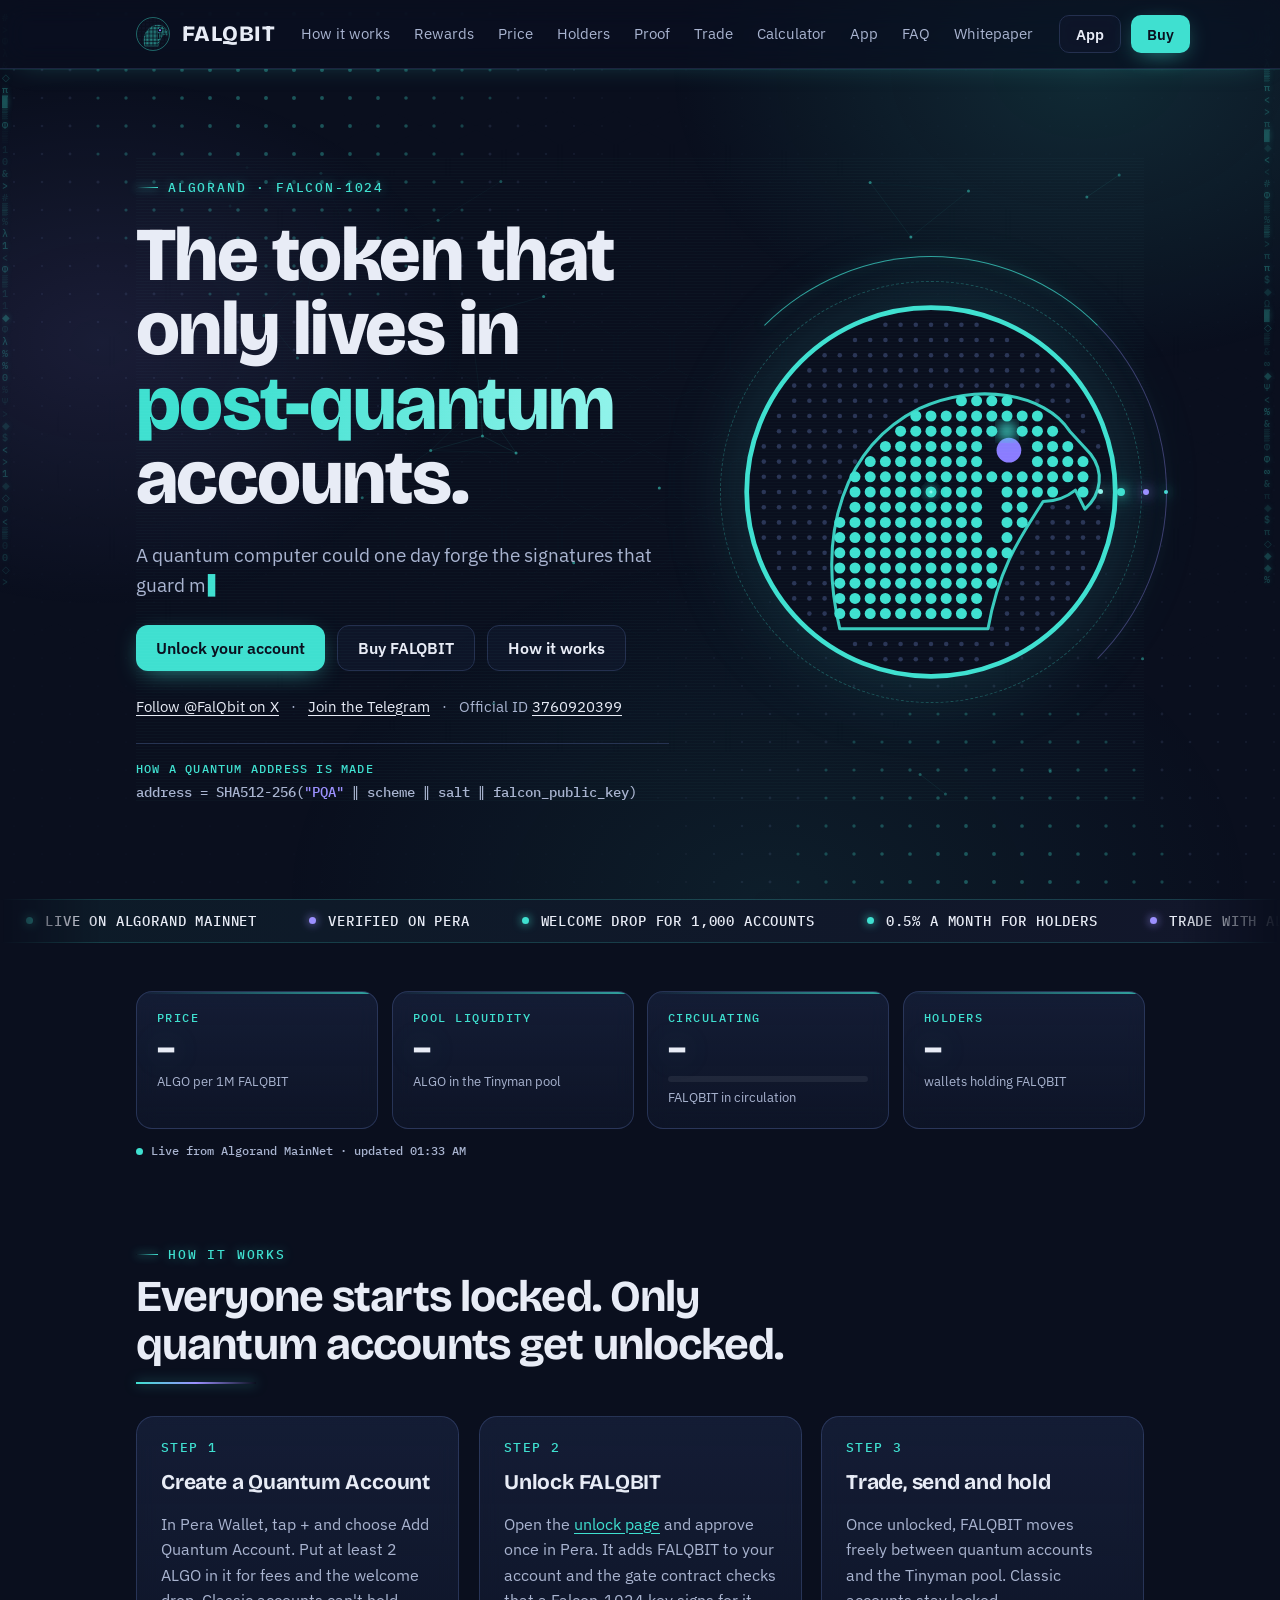
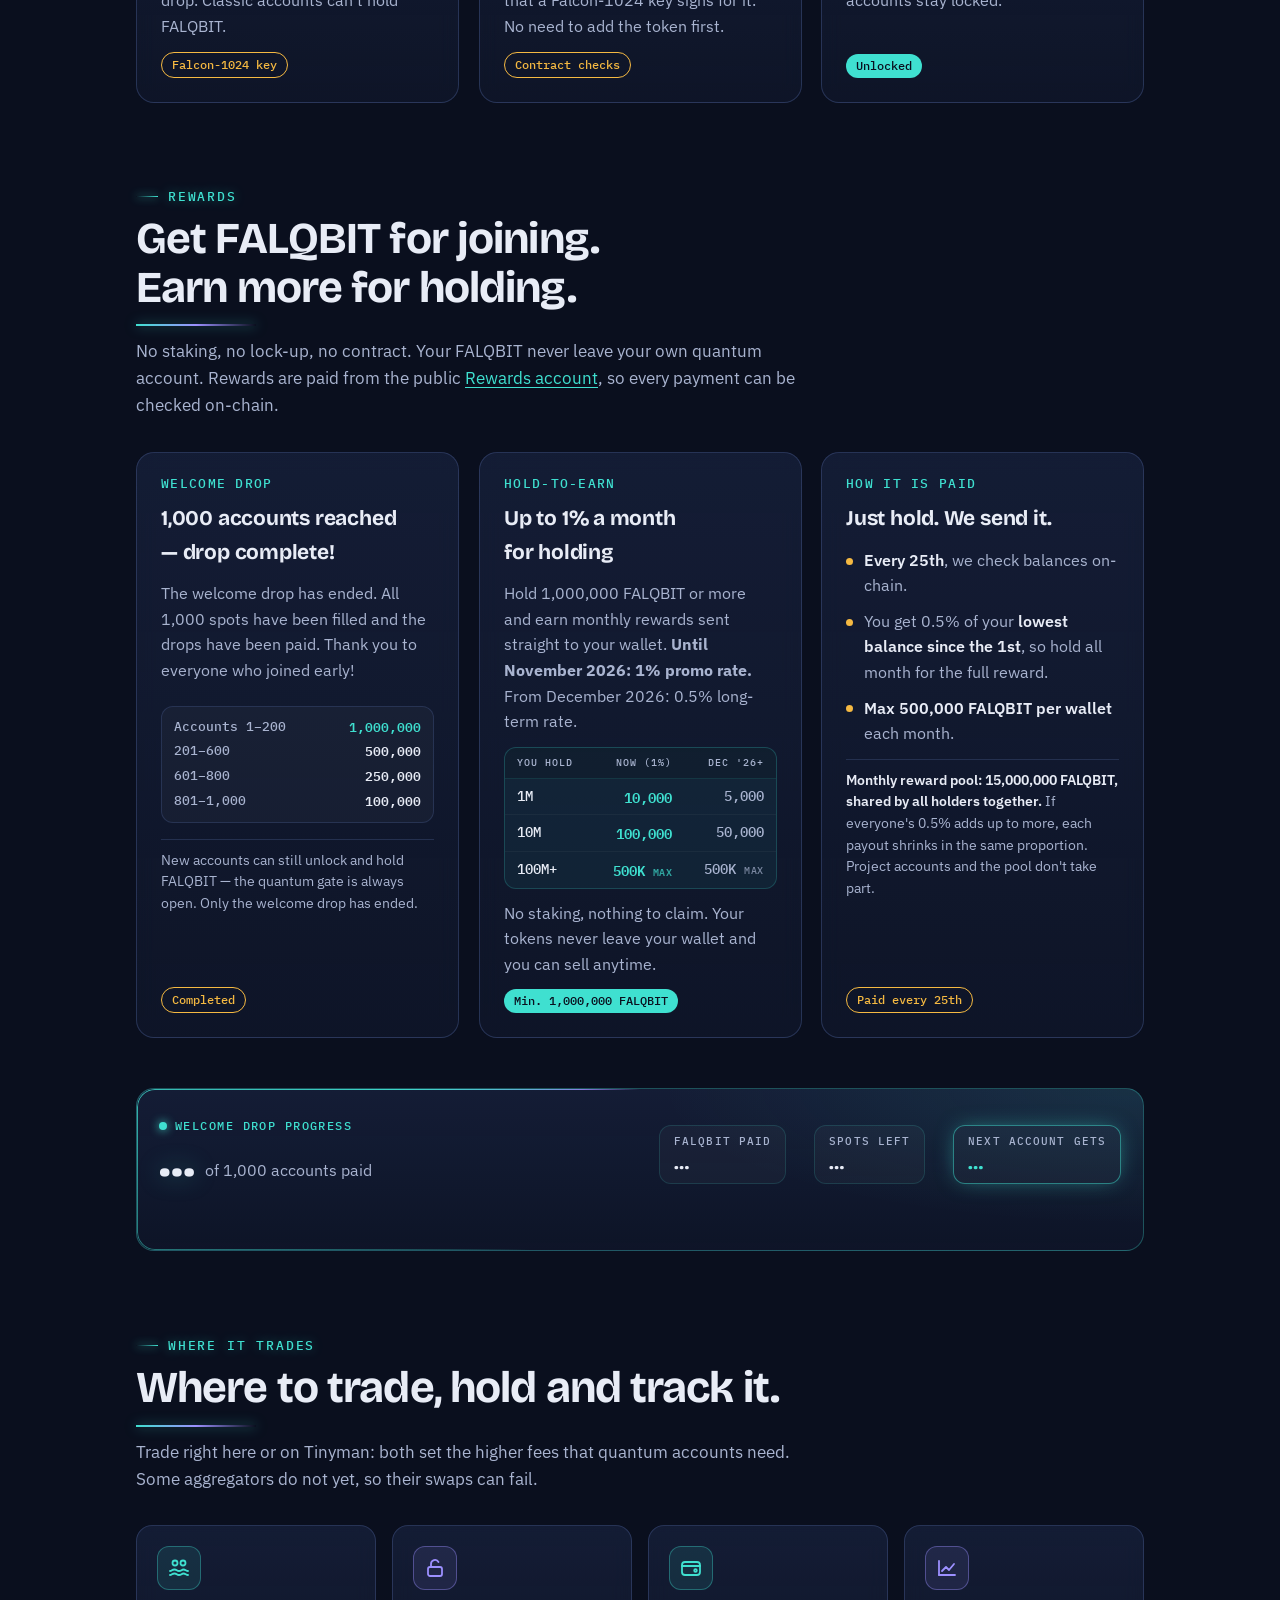
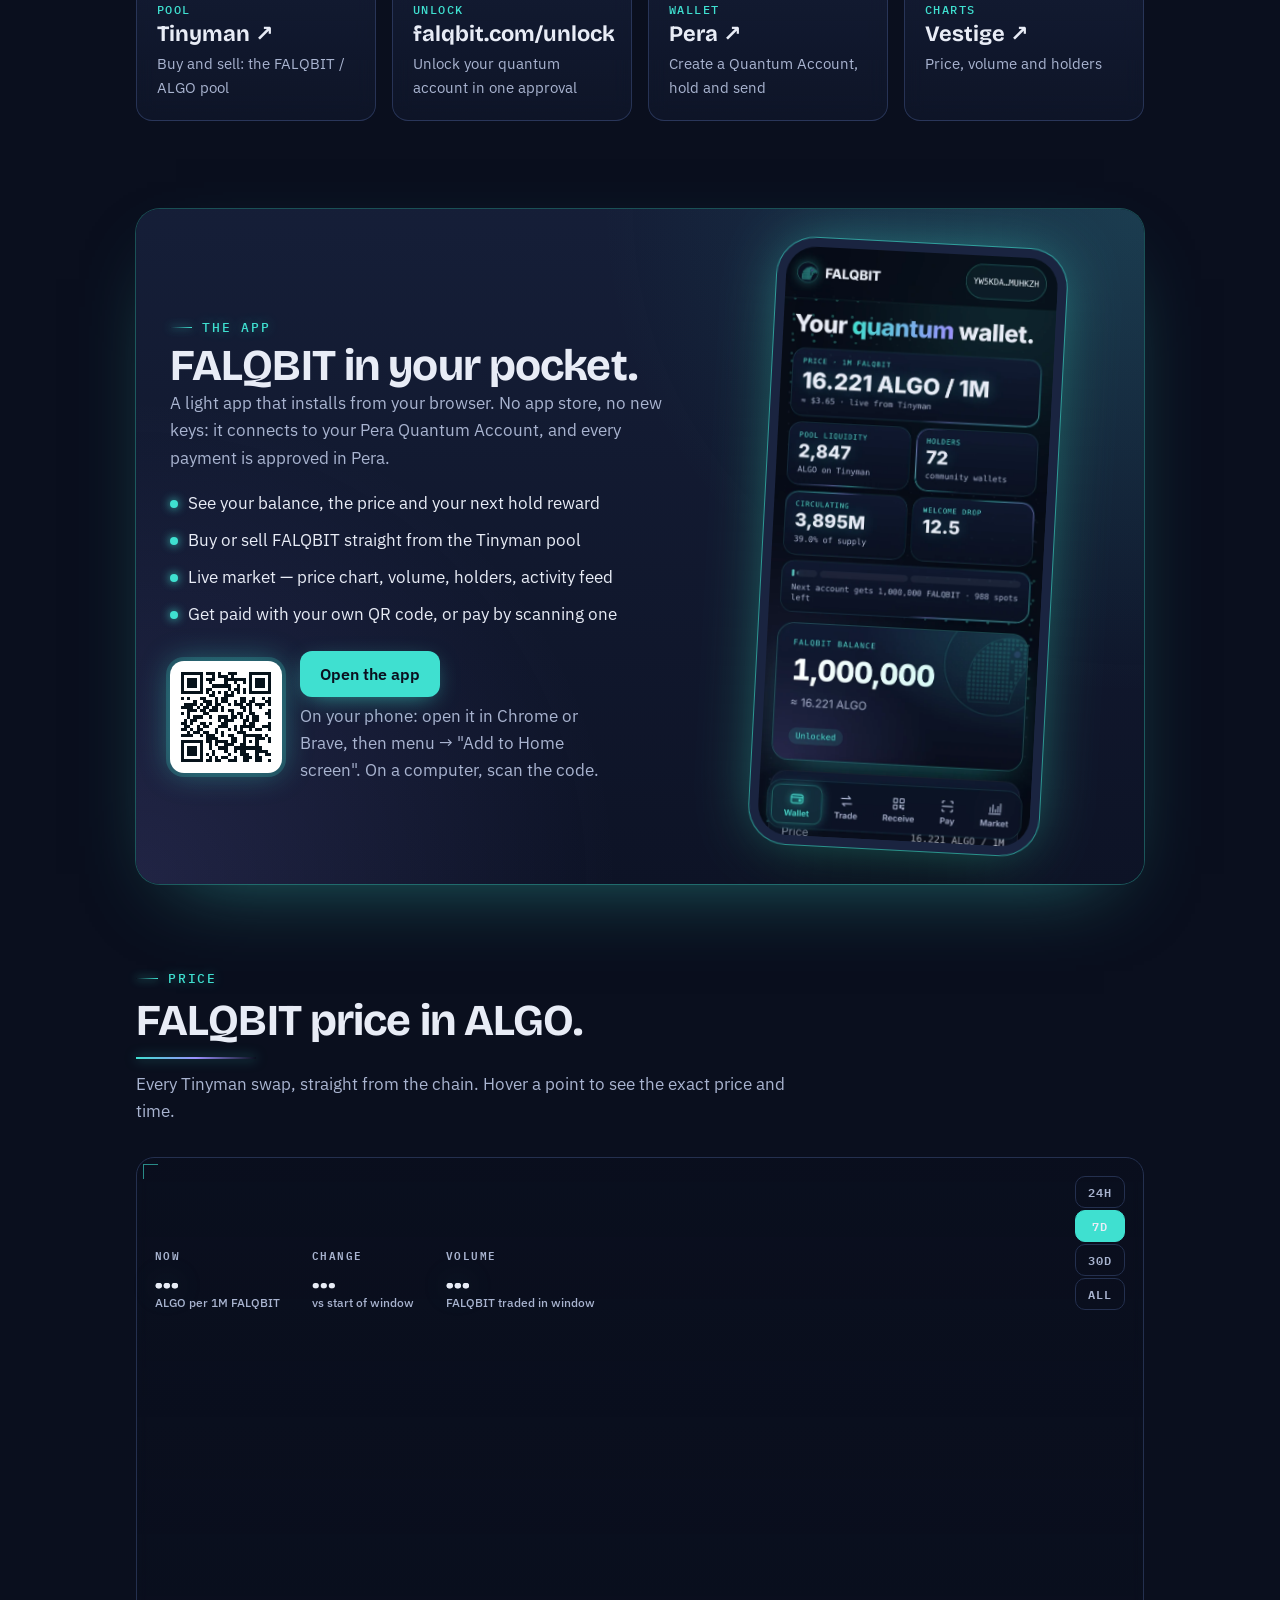
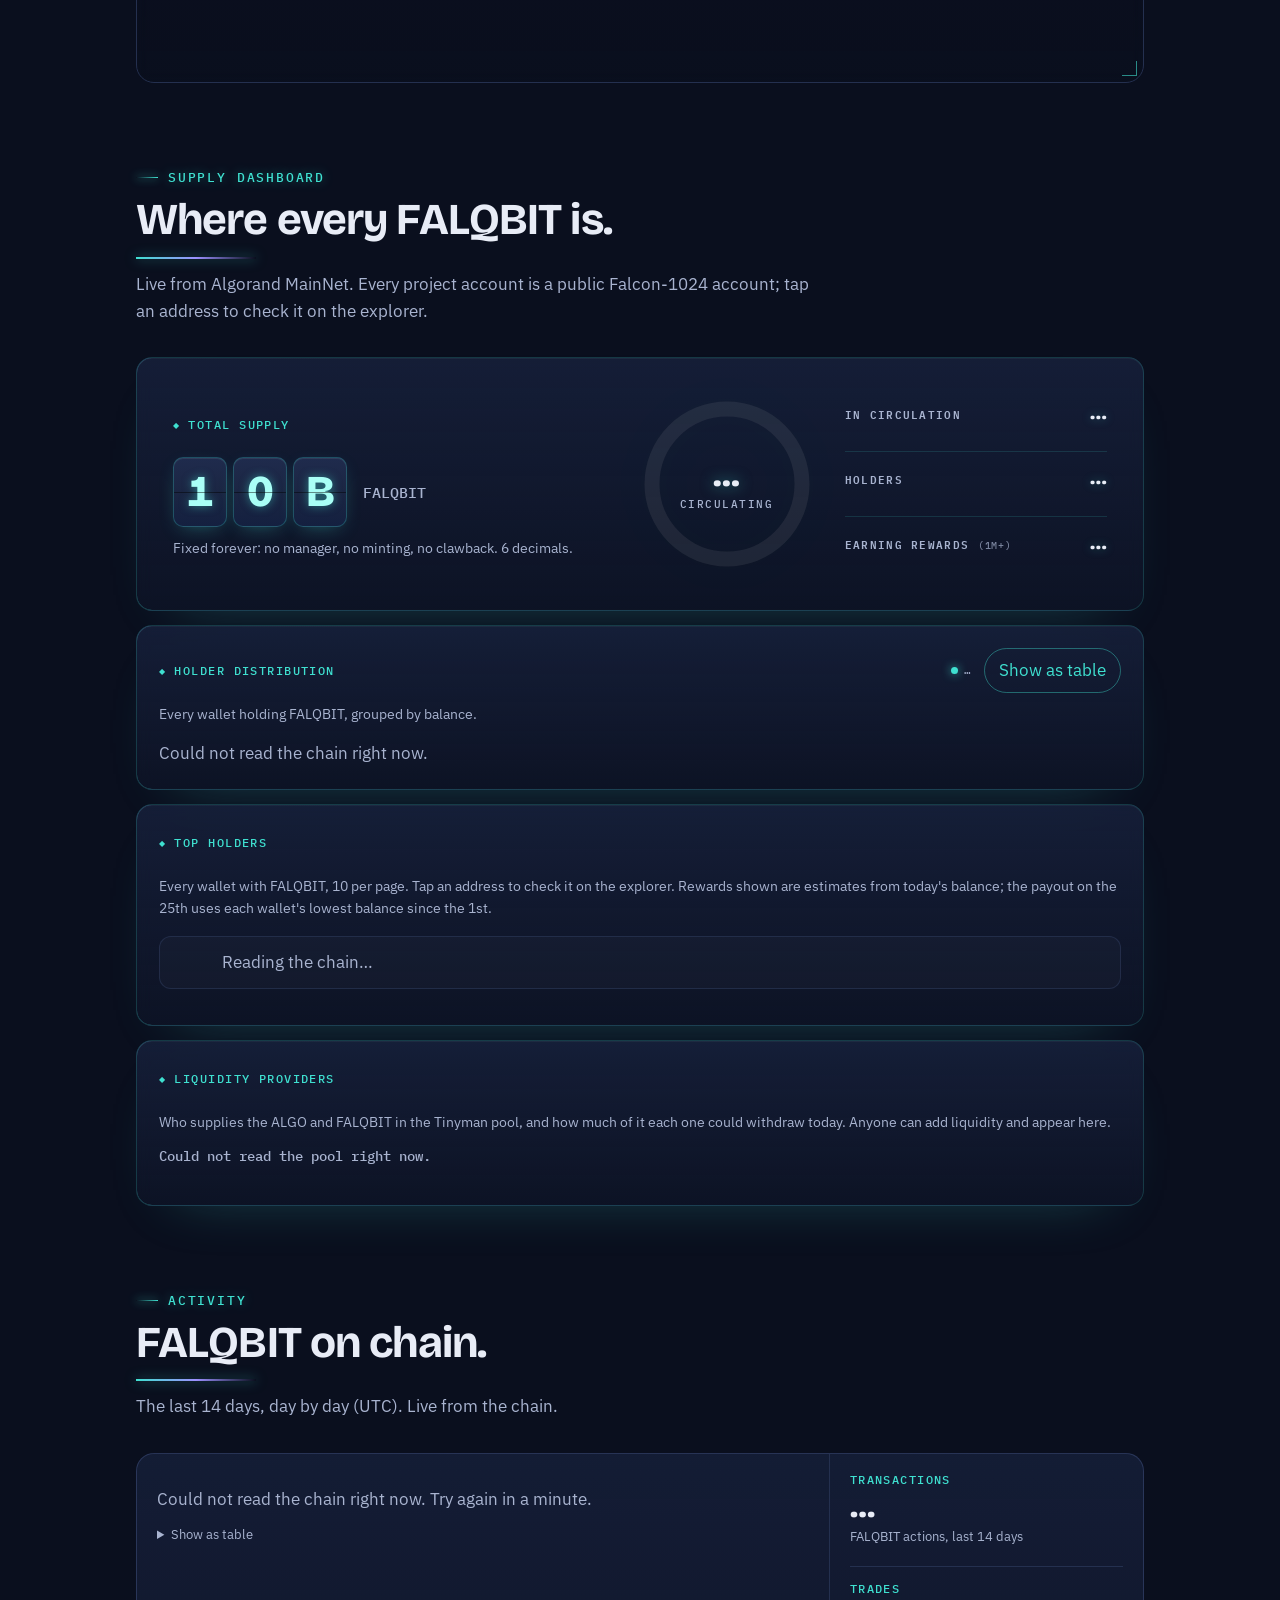
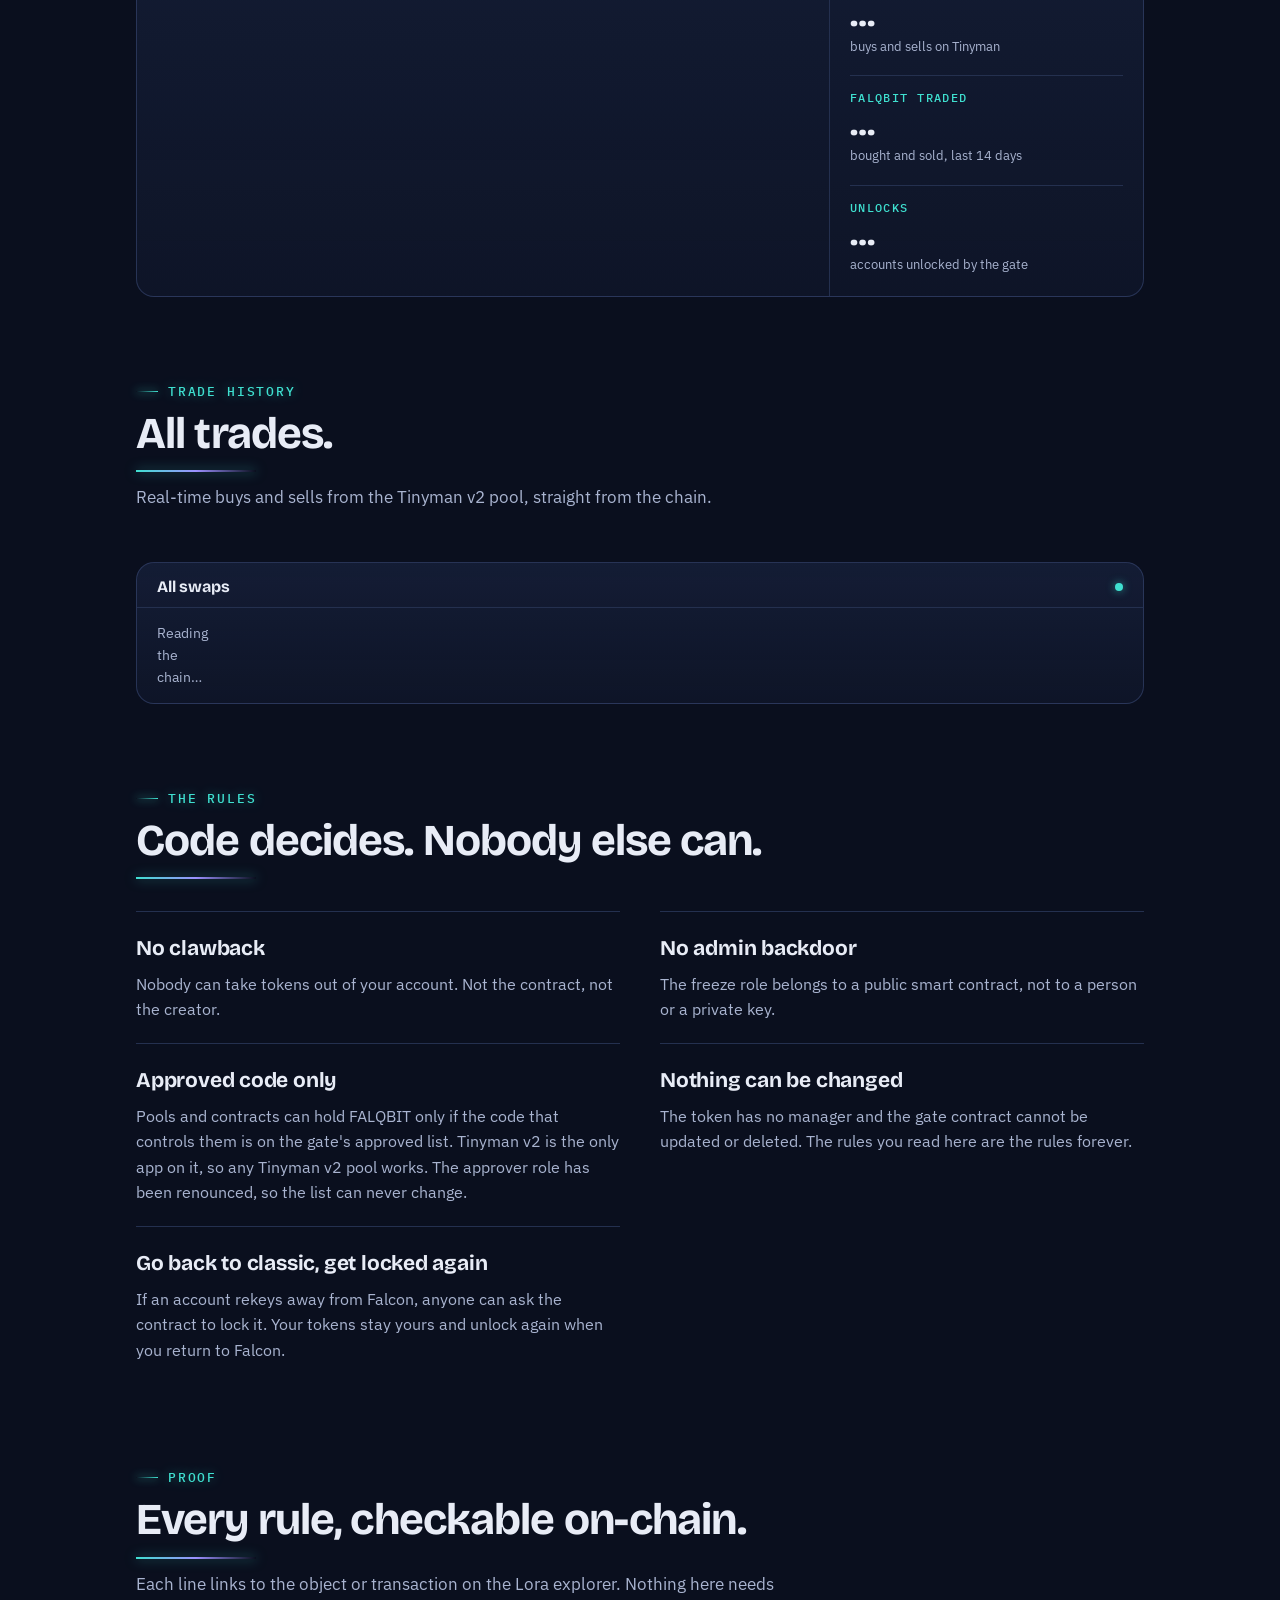
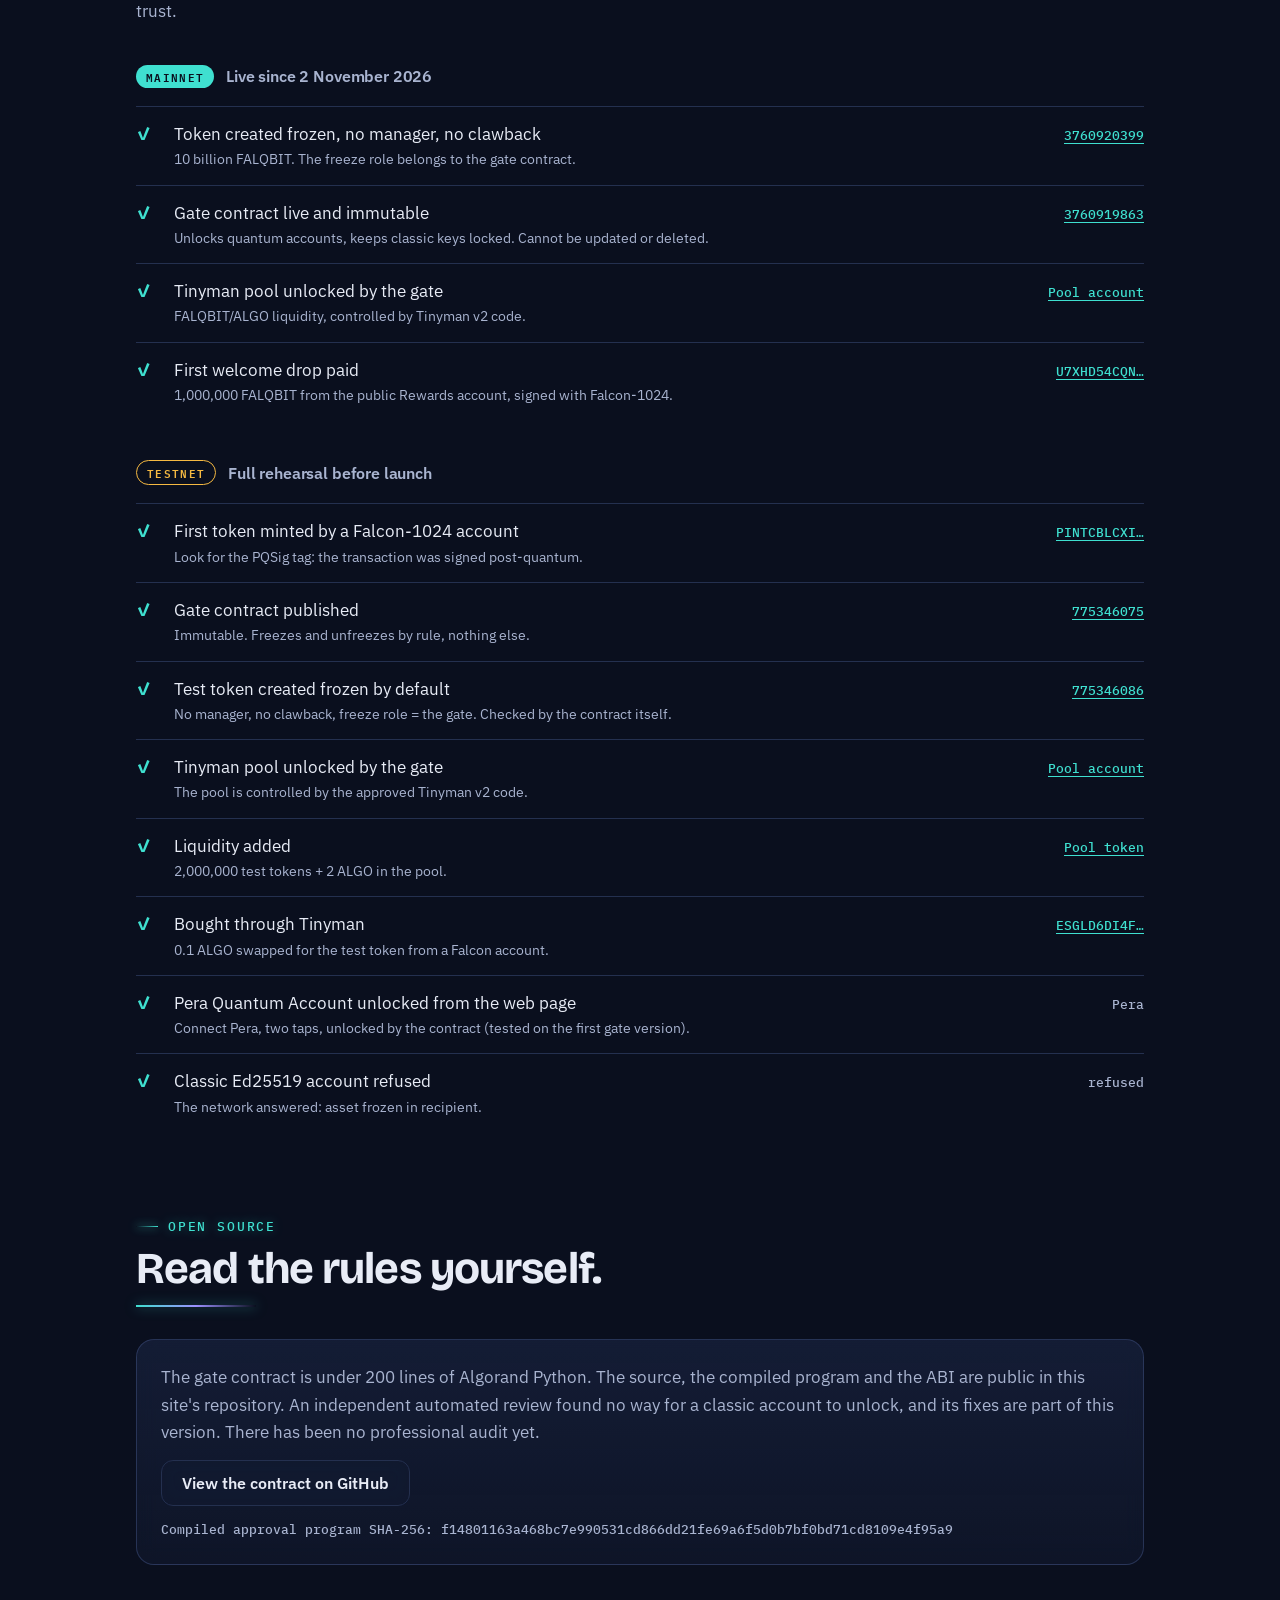
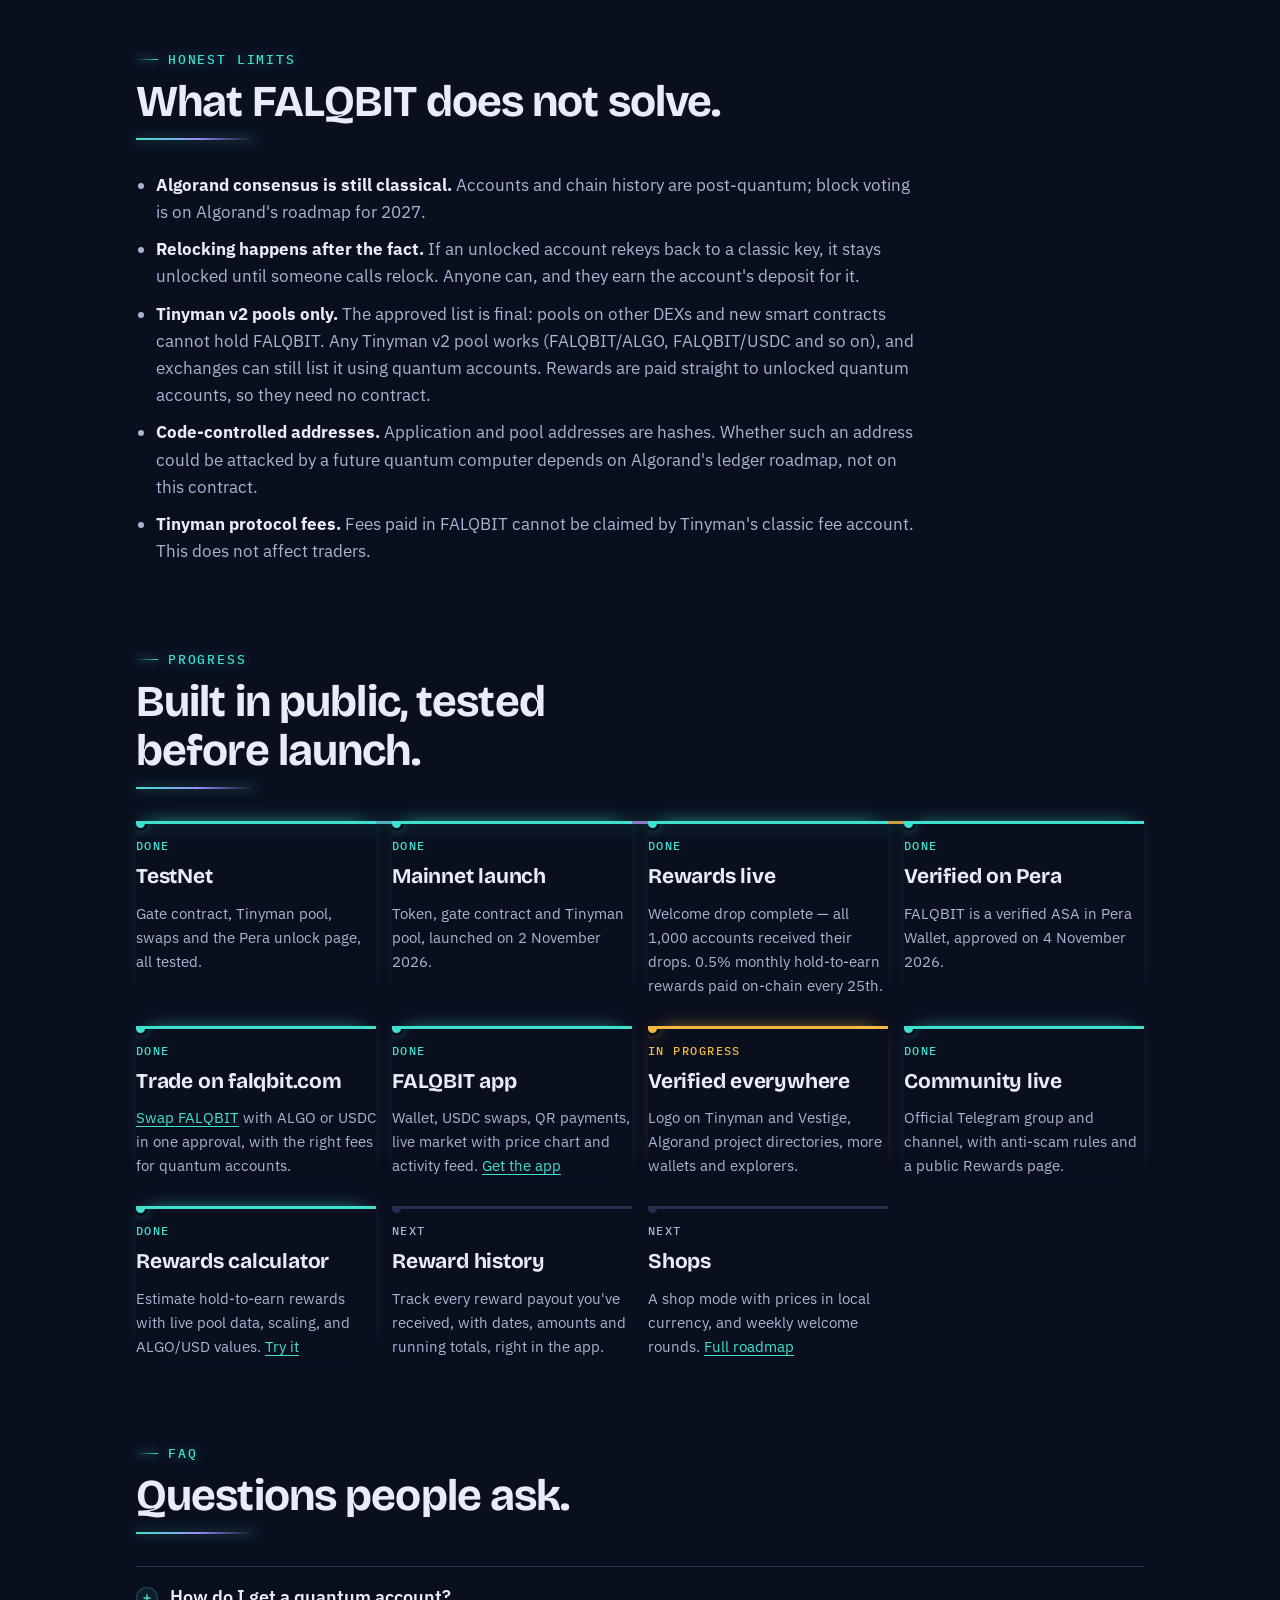
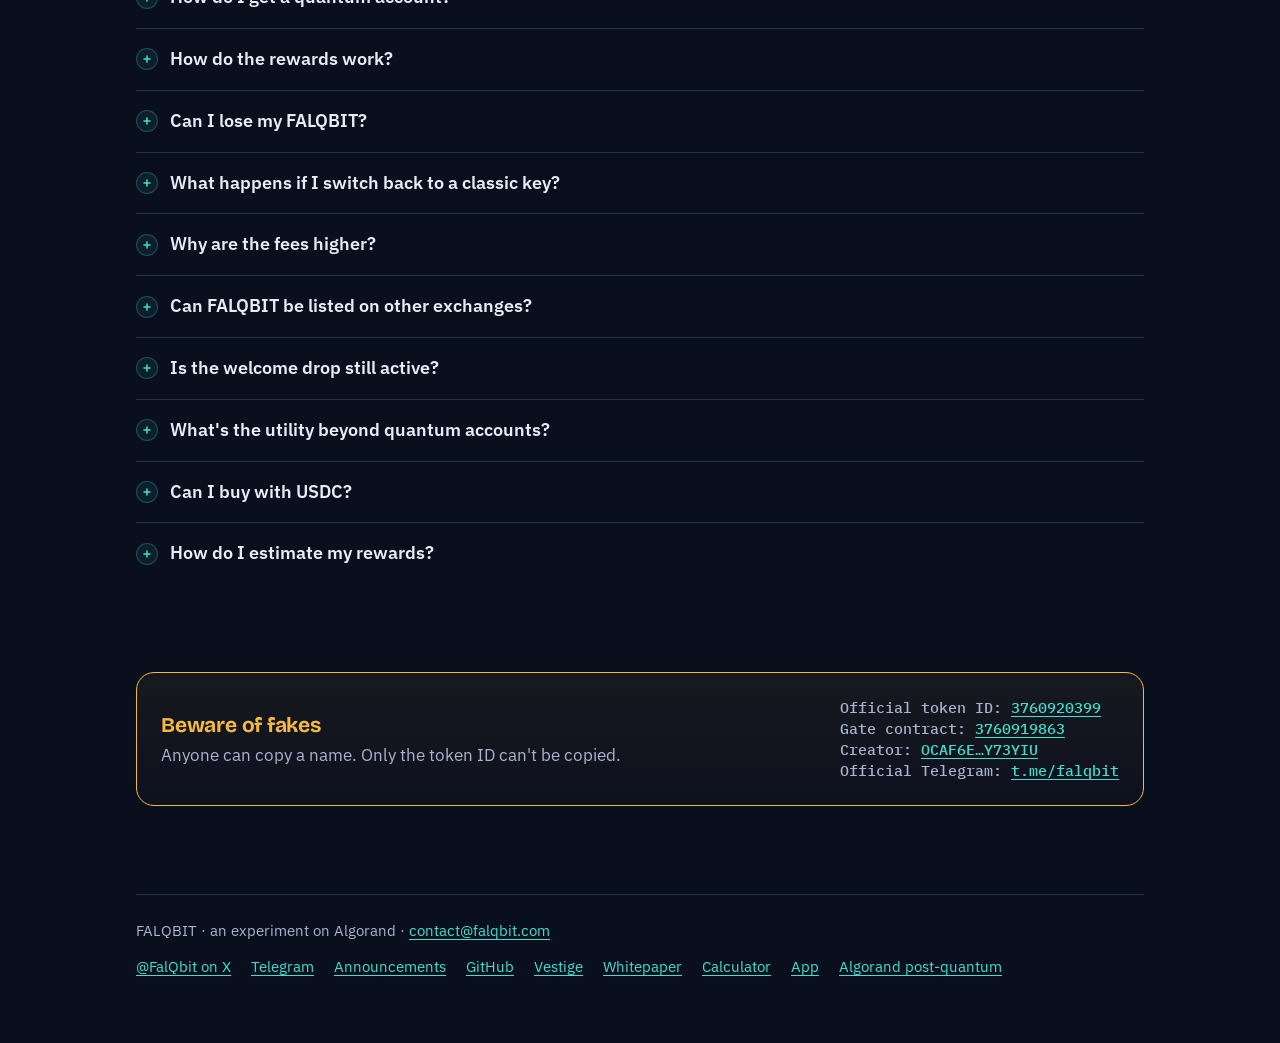
==== index.html @ 438c94ea "Add files via upload" ====
<!doctype html><html lang="en"><head><meta charset="utf-8"><meta name="viewport" content="width=device-width, initial-scale=1, viewport-fit=cover">
<title>FALQBIT</title>
<meta name="description" content="FALQBIT is the first Algorand token that only post-quantum (Falcon-1024) accounts can hold. Immutable gate contract, Tinyman pool, open source.">
<link rel="icon" type="image/png" href="/icon.png">
<link rel="apple-touch-icon" href="/icon.png">
<meta property="og:type" content="website">
<meta property="og:url" content="https://falqbit.com/">
<meta property="og:title" content="FALQBIT · the token only post-quantum accounts can hold">
<meta property="og:description" content="Live on Algorand MainNet. The first token only post-quantum (Falcon-1024) accounts can hold. 0.5% monthly rewards for holders, paid on-chain.">
<meta property="og:image" content="https://falqbit.com/og.png">
<meta name="twitter:card" content="summary_large_image">
<meta name="twitter:site" content="@FalQbit">
<meta name="twitter:image" content="https://falqbit.com/og.png">
<meta name="claude:viewport-fit-sides" content="cover">
<link rel="preconnect" href="https://fonts.googleapis.com">
<link rel="preconnect" href="https://fonts.gstatic.com" crossorigin>
<link rel="stylesheet" href="https://fonts.googleapis.com/css2?family=Bricolage+Grotesque:opsz,wght@12..96,500;12..96,700;12..96,800&family=IBM+Plex+Sans:wght@400;500;600&family=IBM+Plex+Mono:wght@500&display=swap">
<style>
/* Layout: one dark lattice ground; a centered 1040px column; sections separated by space, not boxes. Single dark theme by choice (brand). */
:root {
  --ground: #0A0F1E;
  --surface: #121A30;
  --line: #24304F;
  --fg: #E8ECF6;
  --muted: #A9B4D0;
  --cyan: #3FE0D0;
  --violet: #9C90FF;
  --teal: #1F8F86;
  --slate: #6B7BA6;
  --pale: #C9D3EA;
  --amber: #F5B942;
  --display: "Bricolage Grotesque", "Segoe UI", system-ui, sans-serif;
  --body: "IBM Plex Sans", "Segoe UI", system-ui, sans-serif;
  --mono: "IBM Plex Mono", ui-monospace, "SFMono-Regular", Menlo, monospace;
  color-scheme: dark;
}
* { box-sizing: border-box; }
body { margin: 0;
  background: var(--ground);
  background-image: radial-gradient(var(--line) 1.2px, transparent 1.3px);
  background-size: 22px 22px;
  color: var(--fg);
  font: 400 17px/1.6 var(--body);
}
.wrap {
  max-width: 1040px;
  margin: 0 auto;
  padding-left: max(16px, env(safe-area-inset-left, 0px));
  padding-right: max(16px, env(safe-area-inset-right, 0px));
  padding-block: 40px 64px;
  display: flex;
  flex-direction: column;
  gap: 88px;
}
a { color: var(--cyan); text-underline-offset: 3px; }
a:hover { color: var(--fg); }
a:focus-visible, button:focus-visible { outline: 2px solid var(--cyan); outline-offset: 3px; border-radius: 4px; }
h1, h2, h3 { font-family: var(--display); text-wrap: balance; margin: 0; letter-spacing: -0.02em; }
h2 { font-size: clamp(30px, 4.4vw, 44px); font-weight: 700; line-height: 1.1; }
h3 { font-size: 21px; font-weight: 700; letter-spacing: -0.01em; }
p { margin: 0; }
.eyebrow {
  font: 500 13px/1 var(--mono);
  letter-spacing: 0.14em;
  text-transform: uppercase;
  color: var(--cyan);
}
.muted { color: var(--muted); }
.mono { font-family: var(--mono); }

/* header */
.top { display: flex; align-items: center; justify-content: space-between; gap: 16px; flex-wrap: wrap; }
.brand { display: flex; align-items: center; gap: 12px; font: 800 22px/1 var(--display); letter-spacing: 0.02em; }
.brand svg { width: 40px; height: 40px; }
.status-pill {
  font: 500 13px/1 var(--mono); letter-spacing: 0.06em;
  padding: 9px 14px; border-radius: 999px;
  border: 1px solid var(--line); background: var(--surface); color: var(--muted);
  display: inline-flex; align-items: center; gap: 8px;
}
.status-pill i { width: 8px; height: 8px; border-radius: 50%; background: var(--amber); display: block; }

/* hero */
.hero { display: grid; grid-template-columns: minmax(0, 1.25fr) minmax(0, 1fr); gap: 48px; align-items: center; }
.hero h1 { font-size: clamp(42px, 7vw, 76px); font-weight: 800; line-height: 0.98; }
.hero h1 em { font-style: normal; color: var(--cyan); }
.hero-copy { display: flex; flex-direction: column; gap: 24px; min-width: 0; }
.hero-copy .lede { font-size: 19px; color: var(--muted); max-width: 34em; }
.hero-art { display: flex; justify-content: center; }
.hero-art svg { width: 100%; max-width: 380px; height: auto; }
.cta-row { display: flex; flex-wrap: wrap; gap: 12px; }
.btn {
  display: inline-flex; align-items: center; gap: 8px;
  min-height: 46px; padding: 0 20px; border-radius: 12px;
  font: 600 16px/1 var(--body); text-decoration: none;
}
.btn.primary { background: var(--cyan); color: var(--ground); }
.btn.primary:hover { background: var(--fg); color: var(--ground); }
.btn.ghost { border: 1px solid var(--line); color: var(--fg); background: var(--surface); }
.btn.ghost:hover { border-color: var(--cyan); color: var(--fg); }

/* formula strip */
.formula {
  font: 500 14px/1.5 var(--mono); color: var(--muted);
  border-top: 1px solid var(--line); padding-top: 16px; overflow-wrap: anywhere;
}
.formula b { color: var(--violet); font-weight: 500; }

/* section heads */
.sec { display: flex; flex-direction: column; gap: 32px; }
.sec-head { display: flex; flex-direction: column; gap: 12px; max-width: 40em; }

/* steps: a real sequence */
.steps { display: grid; grid-template-columns: repeat(3, minmax(0, 1fr)); gap: 20px; }
.step { background: var(--surface); border: 1px solid var(--line); border-radius: 18px; padding: 24px; display: flex; flex-direction: column; gap: 12px; min-width: 0; }
.step .n { font: 500 13px/1 var(--mono); color: var(--cyan); letter-spacing: 0.1em; }
.step p { color: var(--muted); font-size: 16px; }
.step .howpaid { list-style: none; margin: 0; padding: 0; display: flex; flex-direction: column; gap: 10px; color: var(--muted); font-size: 16px; }
.step .howpaid li { padding-left: 18px; position: relative; }
.step .howpaid li::before { content: ""; position: absolute; left: 0; top: .62em; width: 7px; height: 7px; border-radius: 50%; background: var(--amber); }
.step .howpaid b { color: var(--fg); font-weight: 600; }
.step p.fine b { color: var(--fg); font-weight: 600; }
.step p.fine { font-size: 13.5px; border-top: 1px solid var(--line); padding-top: 10px; }
.rew-tbl { width: 100%; border-collapse: separate; border-spacing: 0; font: 500 14px/1.4 var(--mono); font-variant-numeric: tabular-nums; background: rgba(63,224,208,.06); border: 1px solid rgba(63,224,208,.2); border-radius: 12px; overflow: hidden; }
.rew-tbl th { font: 500 10px/1 var(--mono); letter-spacing: .1em; text-transform: uppercase; color: var(--muted); padding: 10px 12px; text-align: right; background: rgba(0,0,0,.15); border-bottom: 1px solid rgba(63,224,208,.12); }
.rew-tbl th:first-child { text-align: left; }
.rew-tbl td { padding: 8px 12px; text-align: right; border-bottom: 1px solid rgba(255,255,255,.04); }
.rew-tbl td:first-child { text-align: left; color: var(--fg); }
.rew-tbl td:nth-child(2) { color: var(--cyan); font-weight: 600; }
.rew-tbl td:nth-child(3) { color: var(--muted); }
.rew-tbl tr:last-child td { border-bottom: 0; }
.rew-tbl .cap { font-size: 10px; letter-spacing: .05em; text-transform: uppercase; opacity: .7; }
.lock { display: inline-flex; align-items: center; gap: 8px; font: 500 12px/1 var(--mono); padding: 6px 10px; border-radius: 999px; white-space: nowrap; align-self: flex-start; margin-top: auto; }
.lock.off { color: var(--amber); border: 1px solid var(--amber); }
.lock.on { color: var(--ground); background: var(--cyan); }

/* rules */
.rules { display: grid; grid-template-columns: repeat(2, minmax(0, 1fr)); gap: 0 40px; }
.rule { display: flex; flex-direction: column; gap: 6px; padding-block: 20px; border-top: 1px solid var(--line); min-width: 0; }
.rule p { color: var(--muted); font-size: 16px; }

/* price chart */
.pchart { padding: 18px; border: 1px solid var(--line); border-radius: 18px; background: linear-gradient(180deg, rgba(10,15,30,.55), rgba(10,15,30,.25)); backdrop-filter: blur(6px); }
.pchart-head { display: grid; grid-template-columns: repeat(3, auto) 1fr; gap: 20px 32px; align-items: end; margin-bottom: 14px; }
.pchart-head > div { display: flex; flex-direction: column; gap: 2px; min-width: 0; }
.pchart-head .k { font: 600 10.5px/1 var(--mono); letter-spacing: .14em; text-transform: uppercase; color: var(--muted); }
.pchart-head b { font: 800 clamp(22px, 2.4vw, 30px)/1 var(--display); color: var(--fg); font-variant-numeric: tabular-nums; }
.pchart-head .s { font: 500 12px/1.3 var(--body); color: var(--muted); }
.pchart-head b.up { color: #5EE2B0; } .pchart-head b.down { color: #F2A0A6; }
.pchart-tabs { display: flex; gap: 6px; flex-wrap: wrap; justify-self: end; align-self: end; }
.pc-tab { min-height: 32px; padding: 0 12px; font: 600 12px/1 var(--mono); letter-spacing: .08em; text-transform: uppercase; border-radius: 10px; background: transparent; color: var(--muted); border: 1px solid var(--line); cursor: pointer; transition: all .2s; }
.pc-tab:hover { color: var(--fg); border-color: var(--cyan); }
.pc-tab.active { color: var(--bg); background: var(--cyan); border-color: var(--cyan); }
.pchart-plot { position: relative; width: 100%; height: clamp(240px, 36vw, 340px); overflow: hidden; border-radius: 12px; }
.pchart-plot svg { position: absolute; inset: 0; width: 100%; height: 100%; }
.pchart-plot .grid { stroke: rgba(169,180,208,.1); stroke-width: 1; }
.pchart-plot .axlbl { font: 500 10.5px var(--mono); fill: var(--muted); }
.pchart-plot .barV { fill: rgba(63,224,208,.18); }
.pchart-plot .area { fill: url(#pc-grad); opacity: .85; }
.pchart-plot .line { stroke: #A9FFF6; stroke-width: 2; fill: none; filter: drop-shadow(0 0 6px rgba(63,224,208,.55)); }
.pchart-plot .pt { fill: #A9FFF6; stroke: #0A0F1E; stroke-width: 2; opacity: 0; transition: opacity .15s; }
.pchart-plot .pt.hot { opacity: 1; r: 5; }
.pchart-plot .hoverL { stroke: rgba(169,255,246,.35); stroke-width: 1; stroke-dasharray: 2 3; opacity: 0; }
.pchart-plot .hoverL.on { opacity: 1; }
.pc-tip { position: absolute; pointer-events: none; min-width: 170px; padding: 10px 12px; background: rgba(10,15,30,.95); border: 1px solid var(--cyan); border-radius: 10px; font: 500 12.5px var(--body); color: var(--fg); box-shadow: 0 10px 30px -10px rgba(63,224,208,.5); transform: translate(-50%, -110%); z-index: 2; }
.pc-tip b { display: block; font: 800 15px/1 var(--display); color: #A9FFF6; margin-bottom: 2px; }
.pc-tip small { display: block; color: var(--muted); font-size: 11px; margin-top: 4px; font-family: var(--mono); }
.pc-empty { position: absolute; inset: 0; display: flex; align-items: center; justify-content: center; font-size: 14px; }
.pc-empty[hidden] { display: none !important; }
@media (max-width: 760px) { .pchart-head { grid-template-columns: repeat(3, 1fr); } .pchart-tabs { grid-column: 1 / -1; justify-self: stretch; } .pc-tab { flex: 1; } }

/* supply */
.supply-top { display: flex; flex-wrap: wrap; gap: 16px 48px; align-items: baseline; }
.big { font: 800 clamp(40px, 6vw, 64px)/1 var(--display); letter-spacing: -0.03em; font-variant-numeric: tabular-nums; }
.bar { display: flex; height: 22px; border-radius: 8px; overflow: hidden; gap: 3px; }
.bar span { display: block; height: 100%; }
.legend { display: grid; grid-template-columns: repeat(auto-fit, minmax(180px, 1fr)); gap: 16px 24px; margin: 0; padding: 0; list-style: none; }
.legend li { display: grid; grid-template-columns: 14px minmax(0, 1fr) auto; gap: 4px 10px; align-items: baseline; }
.legend .sw { width: 14px; height: 14px; border-radius: 4px; align-self: center; }
.legend .pct { font: 500 15px/1 var(--mono); font-variant-numeric: tabular-nums; }
.legend .what { font-weight: 600; }
.legend .amt { grid-column: 2 / 4; color: var(--muted); font: 500 13px/1.3 var(--mono); font-variant-numeric: tabular-nums; }

/* venues */
.venues { display: grid; grid-template-columns: repeat(4, minmax(0, 1fr)); gap: 16px; }
.venue { border: 1px solid var(--line); border-radius: 16px; padding: 20px; display: flex; flex-direction: column; gap: 6px; background: var(--surface); min-width: 0; }
.venue .role { font: 500 12px/1 var(--mono); letter-spacing: 0.12em; text-transform: uppercase; color: var(--cyan); }
.venue .name { font: 700 22px/1.1 var(--display); }
.venue p { color: var(--muted); font-size: 15px; }
a.venue { text-decoration: none; color: var(--fg); }
a.venue:hover { color: var(--fg); }
.venue .vicon { width: 44px; height: 44px; border-radius: 12px; display: grid; place-items: center; margin-bottom: 8px; background: rgba(63,224,208,.10); border: 1px solid rgba(63,224,208,.35); }
.venue .vicon svg { width: 24px; height: 24px; fill: none; stroke: var(--cyan); stroke-width: 1.8; stroke-linecap: round; stroke-linejoin: round; }
.venue:nth-child(even) .vicon { background: rgba(156,144,255,.10); border-color: rgba(156,144,255,.4); }
.venue:nth-child(even) .vicon svg { stroke: var(--violet); }

/* roadmap: real order */
.road { list-style: none; margin: 0; padding: 0; display: grid; grid-template-columns: repeat(4, minmax(0, 1fr)); gap: 28px 16px; }
.road li { display: flex; flex-direction: column; gap: 8px; padding-top: 16px; border-top: 3px solid var(--line); min-width: 0; }
.road li.done { border-top-color: var(--cyan); }
.road li.now { border-top-color: var(--amber); }
.road .state { font: 500 12px/1 var(--mono); letter-spacing: 0.12em; text-transform: uppercase; color: var(--muted); }
.road li.done .state { color: var(--cyan); }
.road li.now .state { color: var(--amber); }
.road p { color: var(--muted); font-size: 15px; }

/* warning */
.warn { border: 1px solid var(--amber); border-radius: 18px; padding: 24px; display: flex; flex-wrap: wrap; gap: 12px 32px; align-items: center; justify-content: space-between; }
.warn h3 { color: var(--amber); }
.warn .id { font: 500 15px/1.4 var(--mono); color: var(--fg); }
.warn .id span { color: var(--muted); }

footer { display: flex; flex-wrap: wrap; gap: 12px 24px; justify-content: space-between; color: var(--muted); font-size: 15px; border-top: 1px solid var(--line); padding-top: 24px; }
footer nav { display: flex; flex-wrap: wrap; gap: 12px 20px; }

@media (max-width: 860px) {
  .hero { grid-template-columns: minmax(0, 1fr); gap: 24px; }
  .hero-art { order: -1; justify-content: flex-start; }
  .hero-art svg { max-width: 180px; }
  .steps, .venues, .road { grid-template-columns: repeat(2, minmax(0, 1fr)); }
}
@media (max-width: 560px) {
  .steps, .venues, .road, .rules { grid-template-columns: minmax(0, 1fr); }
  .wrap { gap: 64px; }
}
@media (prefers-reduced-motion: no-preference) {
  .hero-art .hot { animation: blink 4.8s ease-in-out infinite; }
  @keyframes blink { 0%, 100% { opacity: 1; } 50% { opacity: 0.72; } }
}

/* proof, limits, faq */
.proof { list-style: none; margin: 0; padding: 0; display: grid; gap: 0; }
.proof li { display: grid; grid-template-columns: 26px minmax(0, 1fr) auto; gap: 12px; align-items: baseline; padding-block: 14px; border-top: 1px solid var(--line); }
.proof .ok { color: var(--cyan); font-weight: 700; }
.proof .what { min-width: 0; }
.proof .what span { display: block; color: var(--muted); font-size: 14px; }
.proof a, .proof .tag { font: 500 13px/1.3 var(--mono); white-space: nowrap; }
.proof .tag { color: var(--muted); }
.code-card { border: 1px solid var(--line); border-radius: 18px; background: var(--surface); padding: 24px; display: flex; flex-direction: column; gap: 14px; }
.code-card .hash { font: 500 13px/1.5 var(--mono); color: var(--muted); overflow-wrap: anywhere; }
.limits { margin: 0; padding-left: 20px; display: flex; flex-direction: column; gap: 10px; color: var(--muted); max-width: 46em; }
.limits strong { color: var(--fg); }
.held-h { font: 700 20px/1.2 var(--display); margin: 28px 0 6px; }
.proof.held li { grid-template-columns: minmax(0, 1fr) auto auto; gap: 16px; }
.proof.held .bal { font: 600 14px/1.3 var(--mono); color: var(--fg); font-variant-numeric: tabular-nums; white-space: nowrap; }
@media (max-width: 560px) { .proof.held li { grid-template-columns: minmax(0, 1fr) auto; } .proof.held .what { grid-column: 1 / -1; } }
.faq { display: flex; flex-direction: column; gap: 0; }
.faq details { border-top: 1px solid var(--line); padding-block: 16px; }
.faq summary { cursor: pointer; font-weight: 600; font-size: 18px; list-style: none; display: flex; align-items: center; gap: 12px; }
.faq summary::-webkit-details-marker { display: none; }
.faq summary::before { content: ""; flex: none; width: 20px; height: 20px; border-radius: 50%; background: rgba(63,224,208,.08); border: 1px solid rgba(63,224,208,.25); background-image: url("data:image/svg+xml,%3Csvg xmlns='http://www.w3.org/2000/svg' width='10' height='10' fill='none'%3E%3Cpath d='M5 2v6M2 5h6' stroke='%233FE0D0' stroke-width='1.5' stroke-linecap='round'/%3E%3C/svg%3E"); background-repeat: no-repeat; background-position: center; transition: transform .35s cubic-bezier(.4,0,.2,1), background-color .35s ease, border-color .35s ease; }
.faq details[open] > summary::before { transform: rotate(45deg); background-color: rgba(63,224,208,.16); border-color: rgba(63,224,208,.5); }
.faq summary:focus-visible { outline: 2px solid var(--cyan); outline-offset: 3px; border-radius: 4px; }
.faq details .faq-body { display: grid; grid-template-rows: 0fr; transition: grid-template-rows .4s cubic-bezier(.4,0,.2,1), opacity .35s ease; opacity: 0; }
.faq details[open] .faq-body { grid-template-rows: 1fr; opacity: 1; }
.faq details .faq-body > div { overflow: hidden; }
.faq p { color: var(--muted); margin: 10px 0 0; max-width: 46em; }
@media (max-width: 560px) { .proof li { grid-template-columns: 26px minmax(0, 1fr); } .proof a, .proof .tag { grid-column: 2; } }

/* ---- modern layer ---- */
.stat .usd { display: block; color: var(--cyan); font: 500 13px/1.4 var(--mono); margin-top: 2px; }
.conv { display: grid; grid-template-columns: minmax(0, 1fr) minmax(0, 1.1fr); gap: 14px; margin-top: -52px; }
.conv-rates { display: flex; flex-direction: column; gap: 10px; }
.rate { display: grid; grid-template-columns: auto auto minmax(0, 1fr) auto; align-items: center; gap: 10px; padding: 14px 16px; border-radius: 14px; border: 1px solid rgba(60,78,122,.55); background: linear-gradient(180deg, rgba(24,34,62,.72), rgba(18,26,48,.5)); font-variant-numeric: tabular-nums; }
.rate .eq { color: var(--muted); }
.rate .val { font: 600 16px/1.2 var(--body); overflow-wrap: anywhere; }
.rate .val.muted { color: var(--muted); font-weight: 500; font-size: 14px; text-align: right; }
.tk { display: inline-flex; align-items: center; gap: 7px; font: 600 13px/1 var(--mono); letter-spacing: .04em; padding: 7px 10px; border-radius: 999px; white-space: nowrap; }
.tk img { border-radius: 50%; }
.tk.fq { background: rgba(63,224,208,.12); color: var(--cyan); padding-left: 4px; }
.tk.algo { background: rgba(232,236,246,.08); color: var(--fg); }
.tk.usdc { background: rgba(91,141,239,.16); color: #9DBBF7; }
.conv-box { padding: 18px; border-radius: 16px; border: 1px solid rgba(60,78,122,.55); background: linear-gradient(180deg, rgba(24,34,62,.72), rgba(18,26,48,.5)); display: flex; flex-direction: column; gap: 12px; min-width: 0; }
.conv-h { font: 700 18px/1.2 var(--display); margin: 0; }
.conv-in { display: flex; flex-wrap: wrap; gap: 8px; }
.conv-in input { flex: 1 1 140px; min-width: 0; background: var(--ground); color: var(--fg); border: 1px solid var(--line); border-radius: 12px; padding: 12px 14px; font: 600 18px/1.2 var(--mono); }
.conv-in input:focus-visible { outline: 2px solid var(--cyan); outline-offset: 2px; }
.seg3 { display: inline-grid; grid-template-columns: repeat(3, auto); gap: 4px; padding: 4px; border-radius: 12px; background: var(--ground); border: 1px solid var(--line); }
.seg3 button { border: 0; border-radius: 9px; padding: 0 12px; min-height: 38px; background: transparent; color: var(--muted); font: 600 13px/1 var(--mono); cursor: pointer; }
.seg3 button[aria-pressed="true"] { background: var(--raise, #18223E); color: var(--fg); }
.conv-out { display: flex; flex-direction: column; gap: 8px; }
.conv-out div { display: flex; justify-content: space-between; align-items: center; gap: 12px; padding-block: 6px; border-top: 1px solid rgba(36,48,79,.7); }
.conv-out b { font: 700 18px/1.2 var(--display); font-variant-numeric: tabular-nums; overflow-wrap: anywhere; text-align: right; }
.fine-s { margin: 0; color: var(--muted); font-size: 12.5px; }
.sr { position: absolute; width: 1px; height: 1px; overflow: hidden; clip: rect(0 0 0 0); }
@media (max-width: 860px) { .conv { grid-template-columns: minmax(0, 1fr); margin-top: -36px; } }
.act { display: grid; grid-template-columns: minmax(0, 2.2fr) minmax(0, 1fr); border: 1px solid rgba(60,78,122,.55); border-radius: 18px; background: linear-gradient(180deg, rgba(24,34,62,.72), rgba(18,26,48,.55)); }
.act-chart { padding: 20px; position: relative; min-width: 0; display: flex; flex-direction: column; gap: 12px; }
.act-stats { border-left: 1px solid var(--line); padding: 20px; display: flex; flex-direction: column; gap: 18px; justify-content: center; }
.act-stats > div { display: flex; flex-direction: column; gap: 4px; }
.act-stats > div + div { border-top: 1px solid var(--line); padding-top: 16px; }
.act-stats .k { font: 500 12px/1 var(--mono); letter-spacing: .12em; text-transform: uppercase; color: var(--cyan); }
.act-stats .v { font: 800 32px/1.05 var(--display); letter-spacing: -.02em; font-variant-numeric: tabular-nums; }
.act-stats .s { color: var(--muted); font-size: 13px; }
.act-legend { display: flex; flex-wrap: wrap; gap: 6px 16px; font-size: 13px; color: var(--muted); }
.act-legend span { display: inline-flex; align-items: center; gap: 6px; }
.act-legend i { width: 10px; height: 10px; border-radius: 3px; display: inline-block; }
.act-plot svg { display: block; width: 100%; height: auto; }
.act-plot .ax { font: 500 11px var(--mono); fill: var(--muted); }
.act-plot .grid { stroke: rgba(169,180,208,.14); stroke-width: 1; }
.act-plot .hit { fill: transparent; cursor: default; }
.act-plot .hit:hover { fill: rgba(232,236,246,.05); }
.act-tip { position: absolute; pointer-events: none; z-index: 2; background: var(--ground); border: 1px solid var(--line); border-radius: 10px; padding: 10px 12px; font-size: 13px; min-width: 150px; box-shadow: 0 10px 30px -10px rgba(0,0,0,.6); }
.act-tip b { display: block; margin-bottom: 6px; }
.act-tip div { display: flex; justify-content: space-between; gap: 14px; color: var(--muted); }
.act-tip div span:last-child { color: var(--fg); font-variant-numeric: tabular-nums; }
.act-tip i { width: 8px; height: 8px; border-radius: 2px; display: inline-block; margin-right: 6px; }
.act-table summary { cursor: pointer; color: var(--muted); font-size: 13px; }
.act-table .htable-wrap { margin-top: 10px; }
@media (max-width: 860px) { .act { grid-template-columns: minmax(0, 1fr); } .act-stats { border-left: 0; border-top: 1px solid var(--line); display: grid; grid-template-columns: 1fr 1fr; } .act-stats > div + div { border-top: 0; padding-top: 0; } }
/* recent trades feed */
.trades-feed { margin-top: 18px; border: 1px solid rgba(60,78,122,.55); border-radius: 18px; background: linear-gradient(180deg, rgba(24,34,62,.72), rgba(18,26,48,.55)); overflow: hidden; }
.trades-feed .tf-head { padding: 16px 20px 12px; display: flex; align-items: center; justify-content: space-between; border-bottom: 1px solid var(--line); }
.trades-feed .tf-head h3 { font: 700 16px/1 var(--display); letter-spacing: -.01em; }
.trades-feed .tf-head .live-dot { width: 8px; height: 8px; border-radius: 50%; background: #3FE0D0; box-shadow: 0 0 8px rgba(63,224,208,.6); animation: pulse-dot 2s ease infinite; }
@keyframes pulse-dot { 0%, 100% { opacity: 1; } 50% { opacity: .4; } }
.tf-list { list-style: none; margin: 0; padding: 0; max-height: 600px; overflow-y: auto; }
.tf-list li { display: grid; grid-template-columns: 56px minmax(0,1fr) minmax(0,1.1fr) auto; gap: 14px; align-items: center; padding: 14px 20px; border-bottom: 1px solid rgba(36,48,79,.5); font-size: 14px; transition: background .15s; }
.tf-list li:last-child { border-bottom: 0; }
.tf-list li:hover { background: rgba(63,224,208,.04); }
.tf-badge { font: 600 12px/1 var(--mono); letter-spacing: .08em; text-transform: uppercase; padding: 5px 10px; border-radius: 6px; text-align: center; }
.tf-badge.buy { background: rgba(31,158,148,.18); color: #3FE0D0; }
.tf-badge.sell { background: rgba(122,110,230,.18); color: #9C90FF; }
.tf-from, .tf-to { display: flex; flex-direction: column; gap: 2px; min-width: 0; }
.tf-from .tf-amt, .tf-to .tf-amt { font: 600 14px/1.3 var(--body); color: var(--fg); white-space: nowrap; overflow: hidden; text-overflow: ellipsis; }
.tf-from .tf-usd, .tf-to .tf-usd { font: 500 12px/1.2 var(--mono); color: var(--muted); }
.tf-arrow { color: var(--muted); margin: 0 2px; }
.tf-right { text-align: right; display: flex; flex-direction: column; gap: 2px; white-space: nowrap; }
.tf-right .tf-time { font: 500 12px/1.3 var(--mono); color: var(--muted); }
.tf-right .tf-addr { font: 500 11px/1 var(--mono); color: rgba(169,180,208,.6); }
.tf-more:hover { background: rgba(63,224,208,.06); }
@media (max-width: 700px) { .tf-list li { grid-template-columns: 48px minmax(0,1fr) minmax(0,1fr) auto; padding: 12px 14px; gap: 8px; } .tf-badge { font-size: 11px; padding: 4px 8px; } .tf-from .tf-amt, .tf-to .tf-amt { font-size: 13px; } .tf-right .tf-addr { display: none; } }
@media (max-width: 480px) { .tf-list li { grid-template-columns: 44px 1fr auto; } .tf-to { display: none; } .tf-from .tf-amt::after { content: " →"; color: var(--muted); } }
.hstats { display: grid; grid-template-columns: repeat(3, minmax(0, 1fr)); gap: 14px; }
@media (max-width: 860px) { .hstats { grid-template-columns: minmax(0, 1fr); } }
.htable-wrap { overflow-x: auto; border: 1px solid rgba(60,78,122,.55); border-radius: 16px; background: linear-gradient(180deg, rgba(24,34,62,.6), rgba(18,26,48,.45)); }
.htable { width: 100%; border-collapse: collapse; font-variant-numeric: tabular-nums; min-width: 460px; }
.htable th { text-align: left; font: 500 12px/1 var(--mono); letter-spacing: .1em; text-transform: uppercase; color: var(--muted); padding: 14px 16px; border-bottom: 1px solid var(--line); }
.htable td { padding: 13px 16px; border-bottom: 1px solid rgba(36,48,79,.6); font-size: 15px; }
.htable tr:last-child td { border-bottom: 0; }
.htable th:not(:first-child), .htable td:not(:first-child) { text-align: right; }
.htable td:first-child { font: 500 14px/1.3 var(--mono); }
.htable tr.proj td { color: var(--muted); }
.htable .barc { display: inline-block; height: 6px; border-radius: 3px; background: var(--cyan); vertical-align: middle; margin-left: 8px; }
.hero-meta { display: flex; flex-wrap: wrap; gap: 6px 12px; align-items: center; margin: 0; color: var(--muted); font-size: 15px; }
.hero-meta a { color: var(--fg); }
.proof-h { display: flex; align-items: center; gap: 12px; font: 600 16px/1.3 var(--body); color: var(--muted); margin: 8px 0 -14px; }
.net { font: 600 11px/1 var(--mono); letter-spacing: .12em; text-transform: uppercase; padding: 6px 10px; border-radius: 999px; }
.net.main { background: var(--cyan); color: var(--ground); }
.net.test { border: 1px solid var(--amber); color: var(--amber); }
@media (min-width: 861px) and (max-width: 1000px) { .road { grid-template-columns: repeat(3, minmax(0, 1fr)); } }
html { scroll-behavior: smooth; scroll-padding-top: 96px; }
body { overflow-x: clip; }
.glow { position: fixed; inset: 0; z-index: -1; pointer-events: none;
  background:
    radial-gradient(600px 420px at 85% 8%, rgba(63,224,208,.13), transparent 70%),
    radial-gradient(520px 380px at 8% 38%, rgba(156,144,255,.11), transparent 70%),
    radial-gradient(700px 500px at 60% 100%, rgba(63,224,208,.07), transparent 70%); }
.wrap { padding-top: 0; }
.top { position: sticky; top: 0; z-index: 10; margin-inline: calc(50% - 50vw); padding: 14px max(16px, calc(50vw - 504px));
  background: rgba(10,15,30,.72); backdrop-filter: blur(14px) saturate(140%); -webkit-backdrop-filter: blur(14px) saturate(140%);
  border-bottom: 1px solid rgba(36,48,79,.7); flex-wrap: nowrap; }
.brand { text-decoration: none; color: var(--fg); }
.brand svg { width: 34px; height: 34px; }
.topnav { display: flex; gap: 4px; }
.topnav a { color: var(--muted); text-decoration: none; font-size: 15px; padding: 8px 10px; border-radius: 10px; white-space: nowrap; }
.topnav a:hover { color: var(--fg); background: rgba(255,255,255,.05); }
.top-right { display: flex; align-items: center; gap: 10px; flex-shrink: 0; }
.status-pill { white-space: nowrap; }
@media (max-width: 1360px) { .top-right .status-pill { display: none; } }
.status-pill i { background: var(--cyan); box-shadow: 0 0 0 0 rgba(63,224,208,.6); }
.btn.small { min-height: 38px; padding: 0 16px; font-size: 15px; border-radius: 10px; }
.btn { transition: transform .15s ease, box-shadow .2s ease, background .2s ease, border-color .2s ease; }
.btn.primary { box-shadow: 0 6px 24px -8px rgba(63,224,208,.7); }
.btn.primary:hover { transform: translateY(-1px); box-shadow: 0 10px 30px -8px rgba(63,224,208,.85); }
.btn.ghost { background: rgba(18,26,48,.6); backdrop-filter: blur(8px); }
.hero { padding-top: 24px; }
.hero h1 em { background: linear-gradient(100deg, var(--cyan) 10%, #8FF3EA 45%, var(--violet) 95%); -webkit-background-clip: text; background-clip: text; color: transparent; }
.hero-art svg { filter: drop-shadow(0 0 40px rgba(63,224,208,.18)); }
.step, .venue, .code-card { background: linear-gradient(180deg, rgba(24,34,62,.72), rgba(18,26,48,.55)); backdrop-filter: blur(10px); -webkit-backdrop-filter: blur(10px);
  border-color: rgba(60,78,122,.55); transition: transform .2s ease, border-color .2s ease, box-shadow .2s ease; }
.step:hover, .venue:hover { transform: translateY(-3px); border-color: rgba(63,224,208,.45); box-shadow: 0 16px 40px -20px rgba(63,224,208,.45); }
.warn { background: linear-gradient(180deg, rgba(245,185,66,.06), rgba(245,185,66,.02)); }
.bar { box-shadow: 0 0 30px -6px rgba(63,224,208,.35); }


/* supply dashboard */
.dash { display: grid; grid-template-columns: minmax(0, 1fr); grid-template-areas: "total" "dist" "top" "lp"; gap: 14px; }
.dpanel { background: linear-gradient(180deg, rgba(24,34,62,.72), rgba(18,26,48,.5)); border: 1px solid rgba(60,78,122,.55); border-radius: 16px; padding: 22px; min-width: 0; }
.d-total { grid-area: total; } .d-circ { grid-area: circ; } .d-res { grid-area: res; } .d-dist { grid-area: dist; }
.dk { font: 500 12px/1 var(--mono); letter-spacing: .12em; text-transform: uppercase; color: var(--cyan); margin: 0 0 16px; }
.dsub { color: var(--muted); font-size: 14px; margin: 10px 0 0; }
.flip { display: flex; align-items: center; gap: 6px; }
.flip span { display: grid; place-items: center; width: 54px; height: 70px; border-radius: 10px; background: linear-gradient(180deg, #1B2643 50%, #16203A 50%); border: 1px solid var(--line); font: 800 44px/1 var(--display); color: var(--fg); font-variant-numeric: tabular-nums; position: relative; }
.flip span::after { content: ""; position: absolute; left: 0; right: 0; top: 50%; height: 1px; background: rgba(0,0,0,.45); }
.flip em { font-style: normal; font: 500 15px/1 var(--mono); color: var(--muted); margin-left: 10px; }
.cbar-row { display: flex; align-items: center; gap: 14px; }
.cbar { flex: 1; height: 12px; border-radius: 999px; background: rgba(255,255,255,.07); overflow: hidden; }
.cbar span { display: block; height: 100%; width: 0; border-radius: inherit; background: linear-gradient(90deg, var(--cyan), #8B7CFF); transition: width 1.4s cubic-bezier(.2,.8,.2,1); }
.cbar-row b { font: 600 16px/1 var(--mono); font-variant-numeric: tabular-nums; min-width: 56px; text-align: right; }
.cnums { display: flex; justify-content: space-between; gap: 16px; margin-top: 16px; }
.cnums div { display: flex; flex-direction: column; gap: 4px; min-width: 0; }
.cnums div:last-child { text-align: right; }
.cnums span { font: 500 11px/1.2 var(--mono); letter-spacing: .1em; text-transform: uppercase; color: var(--muted); }
.cnums b { font: 600 16px/1.2 var(--mono); font-variant-numeric: tabular-nums; white-space: nowrap; }
@media (max-width: 520px) { .cnums b { font-size: 14px; } .cnums span { font-size: 10px; } }
.res { display: grid; grid-template-columns: minmax(150px, 210px) minmax(0, 1fr); gap: 24px; align-items: center; }
.donut-wrap { position: relative; }
.donut-wrap svg { width: 100%; height: auto; display: block; overflow: visible; }
.donut-wrap path { transition: opacity .2s ease, transform .2s ease; transform-origin: 100px 100px; cursor: default; }
.donut-wrap svg.hl path { opacity: .35; } .donut-wrap svg.hl path.on { opacity: 1; transform: scale(1.04); }
.donut-c { position: absolute; inset: 0; display: grid; place-content: center; text-align: center; pointer-events: none; }
.donut-c b { font: 800 26px/1 var(--display); } .donut-c span { color: var(--muted); font-size: 12px; margin-top: 4px; }
.res-total span { display: block; font: 500 11px/1.2 var(--mono); letter-spacing: .1em; text-transform: uppercase; color: var(--muted); }
.res-total b { font: 800 30px/1.1 var(--display); font-variant-numeric: tabular-nums; }
.res-list { list-style: none; margin: 14px 0 0; padding: 0; }
.res-list.res-nodonut li { grid-template-columns: 14px minmax(0, 1fr) auto; padding: 14px 0; }
.res-list.res-nodonut i { width: 10px; height: 10px; border-radius: 50%; }
.res-list li { display: grid; grid-template-columns: 12px minmax(0, 1fr) auto; gap: 10px; align-items: center; padding: 10px 0; border-top: 1px solid var(--line); }
.res-list li.on { background: rgba(255,255,255,.03); }
.res-list i { width: 12px; height: 12px; border-radius: 3px; }
.res-list .nm { font-weight: 600; font-size: 15px; display: flex; flex-direction: column; min-width: 0; }
.res-list .nm a { font: 500 12px/1.3 var(--mono); font-weight: 500; }
.res-list b { font: 600 14px/1.2 var(--mono); font-variant-numeric: tabular-nums; white-space: nowrap; }
.dist-head { display: flex; justify-content: space-between; align-items: center; gap: 12px; }
.dist-head .dk { margin: 0; }
.dist-tools { display: flex; align-items: center; gap: 12px; }
.updated-dot { display: inline-flex; align-items: center; gap: 6px; font: 500 11px/1 var(--mono); letter-spacing: .08em; text-transform: uppercase; color: var(--muted); }
.updated-dot::before { content: ""; width: 7px; height: 7px; border-radius: 50%; background: var(--cyan); box-shadow: 0 0 10px rgba(63,224,208,.8); animation: dotPulse 2.5s ease-in-out infinite; }
.updated-dot.fresh::before { animation: dotFresh 1.2s ease-out; background: #A9FFF6; }
@keyframes dotPulse { 50% { opacity: .35; } }
@keyframes dotFresh { 0% { transform: scale(2.5); box-shadow: 0 0 20px rgba(169,255,246,1); } 100% { transform: scale(1); box-shadow: 0 0 10px rgba(63,224,208,.8); } }
.ghost-btn { font: 500 13px/1 var(--text, inherit); color: var(--cyan); background: transparent; border: 1px solid rgba(63,224,208,.4); border-radius: 999px; padding: 8px 14px; cursor: pointer; white-space: nowrap; flex: none; }
.ghost-btn:hover { background: rgba(63,224,208,.08); }
.dist-plot { position: relative; margin-top: 14px; }
.dist-plot svg { width: 100%; height: 220px; display: block; overflow: visible; }
.dist-plot .bar-r { fill: #1F9E94; transition: fill .15s ease; }
.dist-plot g.on .bar-r { fill: #3FE0D0; }
.d-dist .htable-wrap { margin-top: 14px; }
.dtip { position: absolute; pointer-events: none; background: #0B1120; border: 1px solid var(--line); border-radius: 10px; padding: 8px 10px; font: 500 12px/1.5 var(--mono); color: var(--fg); white-space: nowrap; transform: translate(-50%, -100%); box-shadow: 0 10px 30px -10px rgba(0,0,0,.6); z-index: 5; }
.dtip span { color: var(--muted); }
@media (max-width: 520px) { .res { grid-template-columns: minmax(0, 1fr); } .donut-wrap { max-width: 210px; margin: 0 auto; } .flip span { width: 46px; height: 60px; font-size: 38px; } }
/* live stats */
.stats { display: grid; grid-template-columns: repeat(4, minmax(0, 1fr)); gap: 14px; margin-top: -40px; }
.stat { display: flex; flex-direction: column; gap: 6px; padding: 20px; border-radius: 16px; min-width: 0;
  background: linear-gradient(180deg, rgba(24,34,62,.72), rgba(18,26,48,.5)); border: 1px solid rgba(60,78,122,.55); backdrop-filter: blur(10px); -webkit-backdrop-filter: blur(10px); }
.stat .k { font: 500 12px/1 var(--mono); letter-spacing: .12em; text-transform: uppercase; color: var(--cyan); }
.stat .v { font: 800 clamp(26px, 3vw, 34px)/1.05 var(--display); letter-spacing: -.02em; font-variant-numeric: tabular-nums; overflow-wrap: anywhere; }
.stat .s { color: var(--muted); font-size: 13px; }
.stats-note { grid-column: 1 / -1; display: flex; align-items: center; gap: 8px; color: var(--muted); font: 500 12px/1.4 var(--mono); }
.stats-note i { width: 7px; height: 7px; border-radius: 50%; background: var(--cyan); flex: none; }
.stat { position: relative; overflow: hidden; transition: transform .25s ease, border-color .25s ease, box-shadow .25s ease; }
.stat::before { content: ""; position: absolute; left: 0; right: 0; top: 0; height: 2px; background: linear-gradient(90deg, transparent, var(--cyan), transparent); opacity: .7; }
.stat:hover { transform: translateY(-3px); border-color: rgba(63,224,208,.5); box-shadow: 0 18px 40px -22px rgba(63,224,208,.55), inset 0 0 30px -10px rgba(63,224,208,.15); }
.stat .v.loading { color: transparent; width: 70%; border-radius: 8px; background: linear-gradient(90deg, rgba(255,255,255,.05) 0%, rgba(255,255,255,.14) 50%, rgba(255,255,255,.05) 100%); background-size: 200% 100%; min-height: 1em; animation: shimmer 1.6s ease infinite; }
@keyframes shimmer { from { background-position: 200% 0; } to { background-position: -200% 0; } }
.stat .meter { height: 6px; border-radius: 999px; background: rgba(255,255,255,.07); overflow: hidden; margin-top: 4px; }
.stat .meter span { display: block; height: 100%; width: 0; border-radius: inherit; background: linear-gradient(90deg, var(--cyan), #8B7CFF); transition: width 1.4s cubic-bezier(.2,.8,.2,1); }
.stat .v.flash { animation: flash 1s ease; }

@media (max-width: 860px) { .topnav { display: none; } .stats { grid-template-columns: repeat(2, minmax(0, 1fr)); margin-top: -24px; } }
@media (max-width: 420px) { .status-pill { display: none; } }

@media (prefers-reduced-motion: no-preference) {
  .status-pill i, .stats-note i { animation: pulse 2.4s ease-out infinite; }
  @keyframes pulse { 0% { box-shadow: 0 0 0 0 rgba(63,224,208,.55); } 80%, 100% { box-shadow: 0 0 0 8px rgba(63,224,208,0); } }
  .js .reveal { opacity: 0; transform: translateY(18px); transition: opacity .7s ease, transform .7s ease; }
  .js .reveal.in { opacity: 1; transform: none; }
  .stat::before { background-size: 200% 100%; animation: sweep 4s linear infinite; background-image: linear-gradient(90deg, transparent 0%, var(--cyan) 50%, transparent 100%); }
  @keyframes sweep { from { transform: translateX(-100%); } to { transform: translateX(100%); } }
  .stat .v.loading { animation: shimmer 1.3s ease-in-out infinite; }
  @keyframes shimmer { from { background-position: 200% 0; } to { background-position: -200% 0; } }
  @keyframes flash { 0% { color: var(--cyan); text-shadow: 0 0 18px rgba(63,224,208,.6); } 100% { color: inherit; text-shadow: none; } }
  .js .stats.reveal .stat { opacity: 0; transform: translateY(14px); transition: opacity .6s ease, transform .6s ease, border-color .25s ease, box-shadow .25s ease; }
  .js .stats.reveal.in .stat { opacity: 1; transform: none; }
  .js .stats.reveal.in .stat:nth-child(2) { transition-delay: .08s; }
  .js .stats.reveal.in .stat:nth-child(3) { transition-delay: .16s; }
  .js .stats.reveal.in .stat:nth-child(4) { transition-delay: .24s; }
  .js .stats.reveal.in .stat:hover { transform: translateY(-3px); transition-delay: 0s; }
}

/* ---- futuristic layer (v2) ---- */
body { background-image: none; }
.hero-art { position: relative; }
.hero-art::before, .hero-art::after { content: ""; position: absolute; left: 50%; top: 50%; border-radius: 50%; pointer-events: none; }
.hero-art::before { width: min(108%, 420px); aspect-ratio: 1; transform: translate(-50%, -50%); border: 1px dashed rgba(63,224,208,.28); animation: orbit 60s linear infinite; }
.hero-art::after { width: min(122%, 470px); aspect-ratio: 1; transform: translate(-50%, -50%); border: 1px solid transparent; border-top-color: rgba(63,224,208,.7); border-right-color: rgba(156,144,255,.35); animation: orbit 9s linear infinite; filter: drop-shadow(0 0 6px rgba(63,224,208,.6)); }
@keyframes orbit { to { transform: translate(-50%, -50%) rotate(360deg); } }
.eyebrow { display: inline-flex; align-items: center; gap: 10px; text-shadow: 0 0 12px rgba(63,224,208,.45); }
.eyebrow::before { content: ""; width: 22px; height: 1px; background: linear-gradient(90deg, transparent, var(--cyan)); box-shadow: 0 0 8px var(--cyan); }
.stat b, .stat strong, .stat .v { text-shadow: 0 0 22px rgba(63,224,208,.25); }
.step, .venue, .dpanel, .code-card { position: relative; }
.step::after, .venue::after, .dpanel::after { content: ""; position: absolute; inset: -1px; border-radius: inherit; padding: 1px; pointer-events: none;
  background: linear-gradient(135deg, rgba(63,224,208,.55), transparent 35%, transparent 65%, rgba(156,144,255,.45));
  -webkit-mask: linear-gradient(#000 0 0) content-box, linear-gradient(#000 0 0); -webkit-mask-composite: xor; mask-composite: exclude; opacity: .35; transition: opacity .25s ease; }
.step:hover::after, .venue:hover::after, .dpanel:hover::after { opacity: 1; }
.top { box-shadow: 0 1px 0 rgba(63,224,208,.08), 0 10px 30px -20px rgba(63,224,208,.35); }
.road li.done { box-shadow: 0 -8px 18px -14px rgba(63,224,208,.9); }
.road li.now { box-shadow: 0 -8px 18px -14px rgba(245,185,66,.9); }
/* app section */
.appsec { display: grid; grid-template-columns: minmax(0, 1.1fr) minmax(0, .9fr); gap: 40px; align-items: center; padding: 34px; border-radius: 24px; position: relative; overflow: hidden;
  background: radial-gradient(90% 120% at 100% 0%, rgba(63,224,208,.16), transparent 60%), radial-gradient(80% 120% at 0% 100%, rgba(156,144,255,.14), transparent 60%), linear-gradient(180deg, rgba(24,34,62,.8), rgba(14,20,40,.8));
  box-shadow: 0 0 0 1px rgba(63,224,208,.3), 0 30px 80px -40px rgba(63,224,208,.5); }
.appsec h2 { margin-top: 6px; }
.appsec ul { list-style: none; padding: 0; margin: 18px 0 22px; display: grid; gap: 10px; }
.appsec li { display: flex; gap: 10px; align-items: baseline; color: var(--fg); }
.appsec li::before { content: ""; flex: none; width: 8px; height: 8px; border-radius: 50%; background: var(--cyan); box-shadow: 0 0 10px var(--cyan); transform: translateY(-1px); }
.app-get { display: flex; gap: 18px; align-items: center; flex-wrap: wrap; }
.app-qr { width: 112px; padding: 8px; background: #fff; border-radius: 14px; box-shadow: 0 0 0 4px rgba(63,224,208,.2), 0 0 30px rgba(63,224,208,.4); }
.app-qr svg { display: block; width: 100%; height: auto; }
.app-get .fine { margin: 6px 0 0; max-width: 30ch; }
.phone { justify-self: center; width: min(100%, 290px); border-radius: 38px; padding: 9px; background: #1A2440; box-shadow: 0 0 0 1px rgba(63,224,208,.55), 0 0 60px -10px rgba(63,224,208,.55), 0 40px 80px -30px rgba(0,0,0,.9); transform: rotate(3deg); }
.phone img { display: block; width: 100%; height: auto; border-radius: 30px; }
@media (prefers-reduced-motion: no-preference) { .phone { animation: float 6s ease-in-out infinite; } @keyframes float { 50% { transform: rotate(3deg) translateY(-10px); } } }
@media (max-width: 860px) { .appsec { grid-template-columns: 1fr; padding: 24px 20px; gap: 28px; } .phone { width: min(80%, 260px); } }
@media (max-width: 600px) { .app-qr { display: none; } }
@media (prefers-reduced-motion: reduce) { .hero-art::before, .hero-art::after { animation: none; } }
@media (max-width: 860px) { .hero-art::before, .hero-art::after { display: none; } }

/* top holders */
.d-top { grid-area: top; }
.seg2 { display: inline-flex; padding: 3px; border-radius: 12px; background: rgba(255,255,255,.04); border: 1px solid rgba(60,78,122,.55); }
.seg2 button { font: 600 13px/1 var(--body); color: var(--muted); background: none; border: 0; padding: 9px 14px; border-radius: 9px; cursor: pointer; }
.seg2 button[aria-pressed="true"] { background: var(--cyan); color: var(--ground); box-shadow: 0 0 16px -4px rgba(63,224,208,.8); }
.top-list { list-style: none; margin: 16px 0 0; padding: 0; display: grid; gap: 8px; }
.top-list li { display: grid; grid-template-columns: 34px minmax(0, 1fr) auto; gap: 4px 14px; align-items: center; padding: 12px 14px; border-radius: 12px; background: rgba(255,255,255,.025); border: 1px solid rgba(60,78,122,.35); position: relative; overflow: hidden; }
.top-list li .fill { position: absolute; inset: 0 auto 0 0; background: linear-gradient(90deg, rgba(63,224,208,.12), rgba(63,224,208,0)); pointer-events: none; transition: width .6s ease; }
.top-list .rk { font: 700 15px/1 var(--mono); color: var(--muted); text-align: center; position: relative; }
.top-list .rk.m1 { color: #FFD66B; text-shadow: 0 0 12px rgba(255,214,107,.7); }
.top-list .rk.m2 { color: #D7E0F2; text-shadow: 0 0 10px rgba(215,224,242,.5); }
.top-list .rk.m3 { color: #E8A06A; text-shadow: 0 0 10px rgba(232,160,106,.5); }
.top-list .who { font: 500 14px/1.3 var(--mono); position: relative; min-width: 0; overflow: hidden; text-overflow: ellipsis; white-space: nowrap; }
.top-list .who a { color: var(--fg); }
.top-list .who small { display: block; color: var(--muted); font: 400 12px/1.4 var(--body); }
.top-list .val { text-align: right; position: relative; font-variant-numeric: tabular-nums; }
.top-list .val b { display: block; font: 600 15px/1.2 var(--mono); }
.top-list .val span { color: var(--muted); font-size: 12px; }
@media (max-width: 600px) { .top-list li { grid-template-columns: 26px minmax(0, 1fr); padding: 14px 12px; gap: 8px 12px; } .top-list .val { grid-column: 2; text-align: left; display: flex; flex-wrap: wrap; gap: 4px 10px; align-items: baseline; } .top-list .val b { display: inline; font-size: 14px; } .top-list .who { font-size: 13px; } .top-list .who small { font-size: 11px; line-height: 1.3; margin-top: 2px; } .top-list .proj-tag { font-size: 9px; padding: 3px 6px 3px 5px; margin-left: 4px; } .top-list .rk { font-size: 13px; } }
.d-lp { grid-area: lp; }
#lp-list li:nth-child(1) .rk { color: #FFD66B; } #lp-list li:nth-child(2) .rk { color: #D7E0F2; } #lp-list li:nth-child(3) .rk { color: #E8A06A; }
.pager { display: flex; justify-content: space-between; align-items: center; gap: 10px 16px; flex-wrap: wrap; margin-top: 14px; }
.top-list .under { color: #F5B942; }
.top-list .proj-row { opacity: .75; }
.top-list .proj-tag { display: inline-flex; align-items: center; gap: 3px; font: 500 10px/1 var(--mono); letter-spacing: .5px; text-transform: uppercase; padding: 4px 8px 4px 6px; border-radius: 8px; background: linear-gradient(135deg, rgba(156,144,255,.22), rgba(63,224,208,.12)); color: #C9C0FF; border: 1px solid rgba(156,144,255,.4); margin-left: 6px; vertical-align: middle; box-shadow: 0 0 10px -3px rgba(156,144,255,.3); }
.top-list .proj-tag::before { content: ""; width: 10px; height: 10px; flex: none; background: url("data:image/svg+xml,%3Csvg xmlns='http://www.w3.org/2000/svg' width='10' height='10' fill='none'%3E%3Crect x='2' y='4' width='6' height='5' rx='1' stroke='%23B8B0FF' stroke-width='.8'/%3E%3Cpath d='M3.5 4V3a1.5 1.5 0 013 0v1' stroke='%23B8B0FF' stroke-width='.8' stroke-linecap='round'/%3E%3C/svg%3E") center/contain no-repeat; }
.top-list .no-rew { color: #FF7A7A; }
.pg-info { font: 500 13px/1 var(--mono); color: var(--muted); }
.pg-btns { display: flex; gap: 6px; flex-wrap: wrap; }
.pager button { min-width: 38px; height: 38px; padding: 0 10px; border-radius: 10px; border: 1px solid rgba(60,78,122,.6); background: rgba(255,255,255,.03); color: var(--fg); font: 600 14px/1 var(--mono); cursor: pointer; transition: border-color .2s, background .2s; }
.pager button:hover:not(:disabled) { border-color: rgba(63,224,208,.6); }
.pager button[aria-current="page"] { background: var(--cyan); color: var(--ground); border-color: var(--cyan); box-shadow: 0 0 14px -3px rgba(63,224,208,.8); }
.pager button:disabled { opacity: .35; cursor: default; }
.lp-sum { display: flex; flex-wrap: wrap; gap: 10px 28px; margin: 14px 0 0; font: 500 14px/1.4 var(--mono); color: var(--muted); }
.lp-sum b { color: var(--fg); font-weight: 600; }
.top-list .tag { display: inline-block; margin-left: 8px; padding: 2px 7px; border-radius: 999px; font: 600 10px/1.4 var(--mono); letter-spacing: .08em; text-transform: uppercase; color: var(--cyan); border: 1px solid rgba(63,224,208,.45); vertical-align: 1px; }

/* ---- v17: more motion ---- */
@property --ang { syntax: "<angle>"; inherits: false; initial-value: 0deg; }
/* hero title: words rise in, shimmering gradient */
.hero h1 .w { display: inline-block; }
.js .hero h1 .w { opacity: 0; transform: translateY(.45em) rotateX(40deg); filter: blur(6px); animation: wordIn .8s cubic-bezier(.2,.8,.2,1) forwards; }
@keyframes wordIn { to { opacity: 1; transform: none; filter: none; } }
.js .hero h1 em.w { animation: wordIn .8s cubic-bezier(.2,.8,.2,1) forwards, shimmerText 6s ease-in-out infinite; }
.hero h1 em { background-size: 220% 100%; animation: shimmerText 6s ease-in-out infinite; }
@keyframes shimmerText { 0%, 100% { background-position: 0% 0; } 50% { background-position: 100% 0; } }
.js .hero .lede, .js .hero .cta-row, .js .hero .hero-meta, .js .hero .formula { opacity: 0; animation: fadeUp .8s ease forwards; }
.js .hero .lede { animation-delay: .7s; } .js .hero .cta-row { animation-delay: .85s; } .js .hero .hero-meta { animation-delay: 1s; } .js .hero .formula { animation-delay: 1.1s; }
@keyframes fadeUp { from { opacity: 0; transform: translateY(14px); } to { opacity: 1; transform: none; } }
/* hero orbiting particles */
.orb { position: absolute; left: 50%; top: 50%; width: 0; height: 0; pointer-events: none; animation: orbit2 var(--d, 14s) linear infinite; }
.orb i { position: absolute; left: var(--r, 200px); top: 0; width: var(--s, 8px); height: var(--s, 8px); margin: calc(var(--s, 8px) / -2); border-radius: 50%; background: var(--c, #3FE0D0); box-shadow: 0 0 12px var(--c, #3FE0D0), 0 0 26px var(--c, #3FE0D0); }
@keyframes orbit2 { to { transform: rotate(360deg); } }
.hero-art svg { animation: breathe 6s ease-in-out infinite; }
@keyframes breathe { 50% { transform: scale(1.025); filter: drop-shadow(0 0 60px rgba(63,224,208,.32)); } }
/* falcon eye glow */
.falcon-eye { animation: eyeGlow 3.2s ease-in-out infinite; filter: url(#eye-blur); }
@keyframes eyeGlow { 0%, 100% { opacity: .65; filter: url(#eye-blur) drop-shadow(0 0 4px rgba(63,224,208,.3)); } 50% { opacity: 1; filter: url(#eye-blur) drop-shadow(0 0 12px rgba(63,224,208,.8)); } }
/* primary button shine */
.btn.primary { position: relative; overflow: hidden; }
.btn.primary::after { content: ""; position: absolute; top: 0; bottom: 0; left: -60%; width: 40%; background: linear-gradient(100deg, transparent, rgba(255,255,255,.55), transparent); transform: skewX(-20deg); animation: btnShine 4.5s ease-in-out infinite; }
@keyframes btnShine { 0%, 70% { left: -60%; } 100% { left: 130%; } }
.hero .btn.primary { animation: pulseGlow 3s ease-in-out infinite; }
@keyframes pulseGlow { 50% { box-shadow: 0 0 0 6px rgba(63,224,208,.12), 0 10px 34px -6px rgba(63,224,208,.9); } }
/* ticker */
.ticker { position: relative; overflow: hidden; margin: 8px calc(50% - 50vw) 0; padding: 14px 0; border-block: 1px solid rgba(63,224,208,.18);
  background: linear-gradient(90deg, rgba(63,224,208,.06), rgba(156,144,255,.06)); -webkit-mask: linear-gradient(90deg, transparent, #000 8%, #000 92%, transparent); mask: linear-gradient(90deg, transparent, #000 8%, #000 92%, transparent); }
.ticker-track { display: flex; width: max-content; gap: 0; animation: tick 38s linear infinite; }
.ticker:hover .ticker-track { animation-play-state: paused; }
.ticker span { display: inline-flex; align-items: center; gap: 12px; padding: 0 26px; font: 500 14px/1 var(--mono); letter-spacing: .06em; text-transform: uppercase; color: var(--fg); white-space: nowrap; }
.ticker span::before { content: ""; width: 7px; height: 7px; border-radius: 50%; background: var(--cyan); box-shadow: 0 0 10px var(--cyan); }
.ticker span:nth-child(3n+2)::before { background: var(--violet); box-shadow: 0 0 10px var(--violet); }
@keyframes tick { to { transform: translateX(-50%); } }
/* stat cards: rotating light border */
.stat::after { content: ""; position: absolute; inset: 0; border-radius: inherit; padding: 1px; pointer-events: none;
  background: conic-gradient(from var(--ang), transparent 0 70%, rgba(63,224,208,.9) 82%, rgba(156,144,255,.8) 90%, transparent 100%);
  -webkit-mask: linear-gradient(#000 0 0) content-box, linear-gradient(#000 0 0); -webkit-mask-composite: xor; mask-composite: exclude; animation: spinB 6s linear infinite; }
.stat:nth-child(2)::after { animation-delay: -1.5s; } .stat:nth-child(3)::after { animation-delay: -3s; } .stat:nth-child(4)::after { animation-delay: -4.5s; }
@keyframes spinB { to { --ang: 360deg; } }
/* cursor spotlight on cards */
.has-spot { --mx: 50%; --my: -400px; }
.has-spot::before { content: ""; position: absolute; inset: 0; border-radius: inherit; pointer-events: none; z-index: 0;
  background: radial-gradient(380px circle at var(--mx) var(--my), rgba(63,224,208,.12), transparent 50%); }
/* staggered children */
.js .reveal .steps > *, .js .reveal .venues > *, .js .reveal .road > li { opacity: 0; transform: translateY(22px) scale(.98); transition: opacity .7s ease, transform .7s cubic-bezier(.2,.8,.2,1); }
.js .reveal.in .steps > *, .js .reveal.in .venues > *, .js .reveal.in .road > li { opacity: 1; transform: none; }
.js .reveal.in .steps > :nth-child(2), .js .reveal.in .venues > :nth-child(2), .js .reveal.in .road > li:nth-child(2) { transition-delay: .1s; }
.js .reveal.in .steps > :nth-child(3), .js .reveal.in .venues > :nth-child(3), .js .reveal.in .road > li:nth-child(3) { transition-delay: .2s; }
.js .reveal.in .venues > :nth-child(4), .js .reveal.in .road > li:nth-child(4) { transition-delay: .3s; }
.js .reveal.in .road > li:nth-child(5) { transition-delay: .4s; } .js .reveal.in .road > li:nth-child(6) { transition-delay: .5s; } .js .reveal.in .road > li:nth-child(7) { transition-delay: .6s; } .js .reveal.in .road > li:nth-child(8) { transition-delay: .7s; }
.js .reveal.in .steps > *:hover, .js .reveal.in .venues > *:hover { transform: translateY(-4px); transition-delay: 0s; }
/* section titles: light sweep underline */
.sec-head h2 { position: relative; padding-bottom: 14px; }
.sec-head h2::after { content: ""; position: absolute; left: 0; bottom: 0; height: 2px; width: 0; background: linear-gradient(90deg, var(--cyan), var(--violet), transparent); box-shadow: 0 0 12px rgba(63,224,208,.6); transition: width 1.2s cubic-bezier(.2,.8,.2,1) .2s; }
.reveal.in .sec-head h2::after, .sec-head h2.lit::after { width: 120px; }
/* scroll progress bar */
#scrollbar { position: fixed; left: 0; top: 0; height: 2px; width: 0; z-index: 50; background: linear-gradient(90deg, var(--cyan), var(--violet)); box-shadow: 0 0 10px var(--cyan); }
@media (prefers-reduced-motion: reduce) {
  .js .hero h1 .w, .js .hero .lede, .js .hero .cta-row, .js .hero .hero-meta, .js .hero .formula { opacity: 1; animation: none; filter: none; transform: none; }
  .hero h1 em, .orb, .hero-art svg, .btn.primary::after, .hero .btn.primary, .ticker-track, .stat::after { animation: none !important; }
  .orb { display: none; }
}
@media (max-width: 860px) { .orb { display: none; } .ticker span { font-size: 12px; padding: 0 18px; } }
.d-pay { grid-area: pay; }
.pay-head { display: flex; flex-wrap: wrap; align-items: center; justify-content: space-between; gap: 12px 20px; padding: 16px 18px; border-radius: 14px; margin-top: 14px;
  background: linear-gradient(90deg, rgba(63,224,208,.12), rgba(156,144,255,.08)); border: 1px solid rgba(63,224,208,.35); }
.pay-head .who { font: 500 14px/1.4 var(--mono); }
.pay-head .who a { color: var(--fg); }
.pay-head .who small { display: block; color: var(--muted); font: 400 13px/1.4 var(--body); }
.pay-head b { font: 700 22px/1.2 var(--display); color: var(--cyan); }
.pay-list { list-style: none; margin: 12px 0 0; padding: 0; display: grid; gap: 6px; }
.pay-list li { display: grid; grid-template-columns: auto minmax(0, 1fr) auto; gap: 4px 14px; align-items: center; padding: 10px 14px; border-radius: 10px; background: rgba(255,255,255,.025); border: 1px solid rgba(60,78,122,.35); font-size: 14px; }
.pay-list .kind { font: 600 11px/1 var(--mono); letter-spacing: .08em; text-transform: uppercase; padding: 5px 8px; border-radius: 999px; border: 1px solid rgba(63,224,208,.45); color: var(--cyan); }
.pay-list .kind.hold { border-color: rgba(156,144,255,.55); color: #B9B0FF; }
.pay-list .to { font: 500 13px/1.3 var(--mono); min-width: 0; overflow: hidden; text-overflow: ellipsis; white-space: nowrap; }
.pay-list .to a { color: var(--fg); } .pay-list .to small { color: var(--muted); font: 400 12px/1.3 var(--body); margin-left: 8px; }
.pay-list .amt { font: 600 14px/1.2 var(--mono); text-align: right; }
@media (max-width: 600px) { .pay-list li { grid-template-columns: auto minmax(0, 1fr); } .pay-list .amt { grid-column: 2; text-align: left; } }
.tiers { display: grid; gap: 4px; margin: 10px 0 4px; padding: 10px 12px; border-radius: 12px; background: rgba(255,255,255,.03); border: 1px solid rgba(60,78,122,.45); }
.tiers div { display: flex; justify-content: space-between; gap: 10px; font: 500 13px/1.6 var(--mono); color: var(--muted); }
.tiers div b { color: var(--fg); font-weight: 600; }
.tiers div:first-child b { color: var(--cyan); }
.wd { margin-top: 18px; padding: 22px; border-radius: 18px; border: 1px solid rgba(63,224,208,.3); background: radial-gradient(80% 140% at 100% 0%, rgba(63,224,208,.10), transparent 60%), linear-gradient(180deg, rgba(24,34,62,.75), rgba(16,23,44,.7)); }
.wd-top { display: flex; flex-wrap: wrap; justify-content: space-between; align-items: flex-end; gap: 16px 28px; }
.wd-big { margin: 0; color: var(--muted); font-size: 16px; }
.wd-big b { font: 800 46px/1 var(--display); color: var(--fg); text-shadow: 0 0 24px rgba(63,224,208,.35); margin-right: 6px; }
.wd-stats { display: flex; flex-wrap: wrap; gap: 12px 28px; }
.wd-stats div { display: flex; flex-direction: column; gap: 4px; }
.wd-stats span { font: 500 11px/1 var(--mono); letter-spacing: .1em; text-transform: uppercase; color: var(--muted); }
.wd-stats b { font: 700 20px/1.1 var(--display); color: var(--fg); }
.wd-stats div:last-child b { color: var(--cyan); }
.wd-bar { display: flex; gap: 4px; height: 14px; margin: 18px 0 12px; }
.wd-bar .seg { position: relative; height: 100%; border-radius: 7px; background: rgba(255,255,255,.06); overflow: hidden; }
.wd-bar .seg i { position: absolute; inset: 0 auto 0 0; width: 0; border-radius: 7px; background: linear-gradient(90deg, #1F9E94, #3FE0D0); box-shadow: 0 0 14px rgba(63,224,208,.6); transition: width 1.2s cubic-bezier(.2,.8,.2,1); }
.wd-tiers { display: grid; grid-template-columns: 2fr 4fr 2fr 2fr; gap: 4px; }
.wd-tiers div { font: 500 12px/1.5 var(--mono); color: var(--muted); }
.wd-tiers div b { display: block; color: var(--fg); font-weight: 600; font-size: 13px; }
.wd-tiers div.now b { color: var(--cyan); }
.wd-tiers div.done { opacity: .55; }
@media (max-width: 600px) { .wd-tiers { grid-template-columns: 1fr 1fr; gap: 10px; } .wd-big b { font-size: 38px; } }
/* welcome progress: futuristic layer */
.wd { position: relative; overflow: hidden; }
.wd::before { content: ""; position: absolute; inset: 0; border-radius: inherit; padding: 1px; pointer-events: none;
  background: conic-gradient(from var(--ang), transparent 0 65%, rgba(63,224,208,.95) 80%, rgba(156,144,255,.85) 90%, transparent 100%);
  -webkit-mask: linear-gradient(#000 0 0) content-box, linear-gradient(#000 0 0); -webkit-mask-composite: xor; mask-composite: exclude; animation: spinB 7s linear infinite; }
.wd::after { content: ""; position: absolute; inset: 0; pointer-events: none; opacity: .5;
  background-image: linear-gradient(rgba(63,224,208,.07) 1px, transparent 1px), linear-gradient(90deg, rgba(63,224,208,.07) 1px, transparent 1px); background-size: 28px 28px;
  -webkit-mask: radial-gradient(70% 120% at 85% 0%, #000, transparent 70%); mask: radial-gradient(70% 120% at 85% 0%, #000, transparent 70%); }
.wd > * { position: relative; z-index: 1; }
.wd-top .dk { display: inline-flex; align-items: center; gap: 8px; }
.wd-top .dk::before { content: ""; width: 8px; height: 8px; border-radius: 50%; background: var(--cyan); box-shadow: 0 0 10px var(--cyan); animation: livePulse 1.8s ease-in-out infinite; }
@keyframes livePulse { 50% { opacity: .35; transform: scale(.7); } }
.wd-bar .seg { background: rgba(255,255,255,.05); box-shadow: inset 0 0 0 1px rgba(63,224,208,.12); }
.wd-bar .seg i { background: linear-gradient(90deg, #1F9E94, #3FE0D0 40%, #A9FFF6 50%, #3FE0D0 60%, #1F9E94); background-size: 220% 100%; animation: barFlow 2.6s linear infinite; }
@keyframes barFlow { from { background-position: 120% 0; } to { background-position: -100% 0; } }
.wd-bar .seg i::after { content: ""; position: absolute; right: -2px; top: 50%; width: 14px; height: 14px; margin-top: -7px; border-radius: 50%; background: #E9FFFC; box-shadow: 0 0 10px #3FE0D0, 0 0 24px #3FE0D0; animation: tipPulse 1.4s ease-in-out infinite; }
.wd-bar .seg i[style*="width:0%"]::after, .wd-bar .seg i[style*="width:100%"]::after { display: none; }
@keyframes tipPulse { 50% { transform: scale(1.35); opacity: .7; } }
.wd-stats div { padding: 10px 14px; border-radius: 12px; background: rgba(255,255,255,.03); border: 1px solid rgba(63,224,208,.15); }
.wd-stats div:last-child { border-color: rgba(63,224,208,.5); box-shadow: 0 0 22px -6px rgba(63,224,208,.6); }
.wd-tiers div.now { position: relative; }
.wd-tiers div.now b { text-shadow: 0 0 14px rgba(63,224,208,.6); }
@media (prefers-reduced-motion: reduce) { .wd::before, .wd-bar .seg i, .wd-bar .seg i::after, .wd-top .dk::before { animation: none; } }

/* ---- motion layer 2 ---- */
.hero { position: relative; }
#constel { position: absolute; inset: 0; width: 100%; height: 100%; pointer-events: none; z-index: 0; -webkit-mask: radial-gradient(90% 90% at 70% 45%, #000 40%, transparent 85%); mask: radial-gradient(90% 90% at 70% 45%, #000 40%, transparent 85%); }
.hero > *:not(#constel) { position: relative; z-index: 1; }
.hero-art svg { transition: transform .4s cubic-bezier(.2,.8,.2,1); transform-style: preserve-3d; }
#cglow { position: fixed; left: 0; top: 0; width: 400px; height: 400px; border-radius: 50%; pointer-events: none; z-index: -1; opacity: 0; transition: opacity .6s;
  background: radial-gradient(circle, rgba(63,224,208,.10), rgba(156,144,255,.05) 40%, transparent 70%); }
.tilt { transition: transform .25s cubic-bezier(.2,.8,.2,1), border-color .25s, box-shadow .25s !important; transform-style: preserve-3d; will-change: transform; }
.btn.primary { transition: transform .2s cubic-bezier(.2,.8,.2,1), box-shadow .2s !important; }
.fx2 .eyebrow, .fx2 .dk, .fx2 .stat .k { font-variant-ligatures: none; }
/* scan line sweeping each section on reveal */
.sec { position: relative; }
.sec::before { content: ""; position: absolute; left: calc(50% - 50vw); right: calc(50% - 50vw); top: 0; height: 2px; pointer-events: none; opacity: 0;
  background: linear-gradient(90deg, transparent, rgba(63,224,208,.9) 30%, rgba(169,255,246,1) 50%, rgba(156,144,255,.9) 70%, transparent); box-shadow: 0 0 24px 4px rgba(63,224,208,.35); }
.sec.scan::before { animation: scanDown 1.4s cubic-bezier(.4,0,.2,1) forwards; }
@keyframes scanDown { 0% { top: 0; opacity: 0; } 15% { opacity: 1; } 85% { opacity: .7; } 100% { top: 100%; opacity: 0; } }
/* holographic sheen on stat numbers */
.stat .v { background: linear-gradient(100deg, #E8ECF6 30%, #A9FFF6 45%, #C9C2FF 55%, #E8ECF6 70%); background-size: 250% 100%; -webkit-background-clip: text; background-clip: text; color: transparent; animation: holo 6s ease-in-out infinite; text-shadow: none !important; filter: drop-shadow(0 0 14px rgba(63,224,208,.25)); }
.stat .v.loading { filter: none; }
.stat:nth-child(2) .v { animation-delay: -1.5s; } .stat:nth-child(3) .v { animation-delay: -3s; } .stat:nth-child(4) .v { animation-delay: -4.5s; }
@keyframes holo { 0%, 100% { background-position: 100% 0; } 50% { background-position: 0% 0; } }
/* --- Supply hero (total supply + circulating stats in one panel) --- */
.d-hero { padding: 36px 36px; }
.hero-wrap { display: grid; grid-template-columns: minmax(0, 1fr) minmax(0, 1.1fr); gap: 36px; align-items: center; }
.hero-left .flip { margin-top: 10px; }
.hero-right { display: grid; grid-template-columns: 180px minmax(0, 1fr); gap: 28px; align-items: center; }
.hero-ring { position: relative; width: 180px; height: 180px; }
.hero-ring svg { width: 100%; height: 100%; filter: drop-shadow(0 0 20px rgba(63,224,208,.35)); }
.hero-ring-c { position: absolute; inset: 0; display: grid; place-content: center; text-align: center; pointer-events: none; }
.hero-ring-c b { font: 800 34px/1 var(--display); color: #E8ECF6; text-shadow: 0 0 14px rgba(63,224,208,.5); display: block; }
.hero-ring-c span { font: 500 11px/1.2 var(--mono); letter-spacing: .14em; text-transform: uppercase; color: var(--muted); margin-top: 6px; display: block; }
.hero-stats { list-style: none; margin: 0; padding: 0; display: grid; gap: 14px; }
.hero-stats li { display: grid; grid-template-columns: minmax(0, 1fr) auto; gap: 18px; align-items: baseline; padding: 14px 0; border-top: 1px solid rgba(63,224,208,.14); }
.hero-stats li:first-child { border-top: none; padding-top: 0; }
.hero-stats .k { font: 600 11px/1.2 var(--mono); letter-spacing: .12em; text-transform: uppercase; color: var(--muted); }
.hero-stats .k small { font: 500 10px/1 var(--mono); opacity: .7; letter-spacing: .08em; }
.hero-stats b { font: 700 22px/1 var(--display); color: #E8ECF6; font-variant-numeric: tabular-nums; text-shadow: 0 0 10px rgba(63,224,208,.35); }
@media (max-width: 860px) { .hero-wrap { grid-template-columns: minmax(0, 1fr); } .hero-right { grid-template-columns: minmax(0, 1fr); justify-items: center; } .hero-ring { width: 160px; height: 160px; } .hero-stats { width: 100%; } }
@media (max-width: 520px) { .hero-stats b { font-size: 18px; } }

/* --- modern bars in Holder distribution --- */
.fx2 .dist-plot svg .bar-r { fill: url(#dist-grad); transition: all .25s; filter: drop-shadow(0 0 8px rgba(63,224,208,.35)); }
.fx2 .dist-plot svg .bar-r:hover { filter: drop-shadow(0 0 16px rgba(63,224,208,.7)); transform: translateY(-2px); }

/* --- futurist layer on the Supply dashboard --- */
.fx2 .dpanel { position: relative; background: linear-gradient(180deg, rgba(24,34,62,.78), rgba(18,26,48,.4)); backdrop-filter: blur(8px); border: 1px solid rgba(63,224,208,.18); box-shadow: inset 0 1px 0 rgba(255,255,255,.04), 0 24px 60px -40px rgba(63,224,208,.35); overflow: hidden; }
.fx2 .dpanel::before { content: ""; position: absolute; inset: -1px; border-radius: inherit; padding: 1px; background: conic-gradient(from var(--ang), transparent 0 55%, rgba(63,224,208,.5) 68%, rgba(156,144,255,.4) 82%, transparent 100%); -webkit-mask: linear-gradient(#000 0 0) content-box, linear-gradient(#000 0 0); -webkit-mask-composite: xor; mask-composite: exclude; pointer-events: none; animation: dRotate 14s linear infinite; }
.fx2 .dpanel::after { content: ""; position: absolute; inset: 0; background: radial-gradient(ellipse 100% 60% at 50% -20%, rgba(63,224,208,.12), transparent 70%); pointer-events: none; }
.fx2 .dpanel .dk { position: relative; z-index: 1; display: inline-flex; align-items: center; gap: 8px; }
.fx2 .dpanel .dk::before { content: "◆"; font-size: 8px; color: var(--cyan); animation: dkBlink 3s ease-in-out infinite; }
@keyframes dRotate { to { --ang: 360deg; } }
@keyframes dkBlink { 50% { opacity: .3; } }

/* big numbers on the dashboard — one consistent soft-cyan tint with a gentle glow, no colour-shifting animation */
.fx2 .cnums b, .fx2 .res-total b, .fx2 .donut-c b, .fx2 .cbar-row > b { color: #E8ECF6; text-shadow: 0 0 10px rgba(63,224,208,.35); background: none; -webkit-background-clip: border-box; background-clip: border-box; filter: none; animation: none; }
.fx2 .res-total b, .fx2 .donut-c b { text-shadow: 0 0 14px rgba(63,224,208,.5); }

/* circulating bar — single cyan→violet gradient (no amber so it doesn't fight the rest of the panel) */
.fx2 .cbar { height: 14px; background: linear-gradient(90deg, rgba(10,15,30,.9), rgba(24,34,62,.4)); border: 1px solid rgba(63,224,208,.2); box-shadow: inset 0 1px 2px rgba(0,0,0,.35); }
.fx2 .cbar span { background: linear-gradient(90deg, #3FE0D0 0%, #8B7CFF 100%); box-shadow: 0 0 10px rgba(63,224,208,.6), 0 0 20px rgba(156,144,255,.3); position: relative; overflow: hidden; }
.fx2 .cbar span::after { content: ""; position: absolute; inset: 0; background: linear-gradient(90deg, transparent, rgba(255,255,255,.4), transparent); transform: translateX(-100%); animation: barSheen 3.5s linear infinite; }
@keyframes barSheen { 0%, 70% { transform: translateX(-100%); } 85% { transform: translateX(200%); } 100% { transform: translateX(200%); } }

/* donut — soft pulsing glow on the SVG + ring around the center */
.fx2 .donut-wrap svg { filter: drop-shadow(0 0 20px rgba(63,224,208,.22)); }
.fx2 .donut-wrap::before { content: ""; position: absolute; inset: 18%; border-radius: 50%; border: 1px solid rgba(63,224,208,.25); animation: donutRing 3s ease-in-out infinite; pointer-events: none; }
.fx2 .donut-wrap::after { content: ""; position: absolute; inset: 30%; border-radius: 50%; background: radial-gradient(circle, rgba(63,224,208,.12), transparent 70%); pointer-events: none; }
@keyframes donutRing { 50% { transform: scale(1.03); border-color: rgba(156,144,255,.5); } }

/* reserved list — subtle highlight sweep on hover, bigger color chip */
.fx2 .res-list li { padding: 12px 8px; border-top-color: rgba(63,224,208,.12); border-radius: 8px; transition: background .25s; }
.fx2 .res-list li:hover, .fx2 .res-list li.on { background: linear-gradient(90deg, rgba(63,224,208,.08), transparent); }
.fx2 .res-list i { width: 10px; height: 10px; border-radius: 50%; box-shadow: 0 0 10px currentColor; }

/* flip (total supply digits) — digital tick effect + glow */
.fx2 .flip span { background: linear-gradient(180deg, #1F2B4D 0%, #1B2643 50%, #142040 100%); border: 1px solid rgba(63,224,208,.25); box-shadow: inset 0 1px 0 rgba(255,255,255,.08), 0 6px 20px -8px rgba(63,224,208,.4); color: #A9FFF6; text-shadow: 0 0 10px rgba(63,224,208,.5); }

@media (prefers-reduced-motion: reduce) { .fx2 .dpanel::before, .fx2 .cbar span::after, .fx2 .donut-wrap::before, .fx2 .cnums b, .fx2 .res-total b, .fx2 .donut-c b, .fx2 .dpanel .dk::before { animation: none; } }

/* glitch on the hero highlight, every few seconds */
.fx2 .hero h1 em { position: relative; }
.fx2 .hero h1 em::after { content: attr(data-g); position: absolute; left: 0; top: 0; color: transparent; background: inherit; -webkit-background-clip: text; background-clip: text; clip-path: inset(0 0 100% 0); animation: glitch 7s steps(1) infinite 3s; text-shadow: none; }
@keyframes glitch { 0%, 96%, 100% { clip-path: inset(0 0 100% 0); transform: none; } 96.5% { clip-path: inset(10% 0 55% 0); transform: translate(-4px, 0); } 97.5% { clip-path: inset(60% 0 8% 0); transform: translate(4px, 0); } 98.5% { clip-path: inset(30% 0 40% 0); transform: translate(-2px, 0); } }

/* scan light that passes periodically across every stat number */
.fx2 .stat { position: relative; overflow: hidden; }
.fx2 .stat::after { content: ""; position: absolute; inset: 0; background: linear-gradient(115deg, transparent 38%, rgba(169,255,246,.09) 48%, rgba(156,144,255,.07) 52%, transparent 62%); transform: translateX(-100%); pointer-events: none; animation: statScan 6s linear infinite; animation-delay: var(--sd, 0s); }
.fx2 .stat:nth-child(2)::after { --sd: 1.5s; }
.fx2 .stat:nth-child(3)::after { --sd: 3s; }
.fx2 .stat:nth-child(4)::after { --sd: 4.5s; }
@keyframes statScan { 0%, 70% { transform: translateX(-120%); } 85% { transform: translateX(120%); } 100% { transform: translateX(120%); } }

/* roadmap: animated connecting line that shows the project's progress */
.fx2 .road { position: relative; }
.fx2 .road::before { content: ""; position: absolute; top: 0; left: 0; height: 3px; background: linear-gradient(90deg, rgba(63,224,208,0) 0%, rgba(63,224,208,.9) 20%, rgba(156,144,255,.8) 60%, rgba(245,185,66,.85) 100%); border-radius: 2px; width: var(--roadp, 85%); box-shadow: 0 0 18px rgba(63,224,208,.45); animation: roadGrow 1.6s ease-out both; }
.fx2 .road li { position: relative; }
.fx2 .road li::before { content: ""; position: absolute; top: -5px; left: 0; width: 9px; height: 9px; border-radius: 50%; background: var(--line); box-shadow: 0 0 0 3px #0A0F1E; }
.fx2 .road li.done::before { background: var(--cyan); box-shadow: 0 0 0 3px #0A0F1E, 0 0 12px rgba(63,224,208,.9); }
.fx2 .road li.now::before { background: var(--amber); box-shadow: 0 0 0 3px #0A0F1E, 0 0 14px rgba(245,185,66,.9); animation: nodePulse 2.2s ease-in-out infinite; }
@keyframes roadGrow { from { width: 0; } }
@keyframes nodePulse { 50% { transform: scale(1.35); box-shadow: 0 0 0 3px #0A0F1E, 0 0 22px rgba(245,185,66,1); } }

/* quantum particles that orbit the hero logo */
.fx2 .hero-art { position: relative; }
.qp { position: absolute; left: 50%; top: 50%; width: 6px; height: 6px; margin: -3px 0 0 -3px; border-radius: 50%; background: radial-gradient(circle, rgba(169,255,246,1) 0%, rgba(63,224,208,.6) 45%, transparent 70%); pointer-events: none; animation: qorbit linear infinite; filter: drop-shadow(0 0 6px rgba(63,224,208,.8)); }
@keyframes qorbit { from { transform: rotate(0deg) translateX(var(--qr, 170px)) rotate(0deg); } to { transform: rotate(360deg) translateX(var(--qr, 170px)) rotate(-360deg); } }

@media (prefers-reduced-motion: reduce) { .stat .v, .sec.scan::before, .fx2 .hero h1 em::after, .fx2 .stat::after, .fx2 .road::before, .fx2 .road li.now::before, .qp { animation: none; } .stat .v { color: var(--fg); background: none; } }
@media (max-width: 860px) { #constel { display: none; } .qp { display: none; } }

/* ---- v18: futuristic extras ---- */

/* 1. periodic glitch on hero h1 */
.glitch-active { position: relative; }
.glitch-active::before, .glitch-active::after {
  content: attr(data-text); position: absolute; left: 0; top: 0; width: 100%;
  overflow: hidden; pointer-events: none; opacity: 0;
}
.glitch-active::before { color: #3FE0D0; z-index: -1; }
.glitch-active::after  { color: #9C90FF; z-index: -1; }
.glitch-active.glitching::before {
  opacity: .7; animation: glitchTop .3s steps(2) forwards;
}
.glitch-active.glitching::after {
  opacity: .7; animation: glitchBot .3s steps(3) forwards;
}
@keyframes glitchTop {
  0%   { clip-path: inset(10% 0 60% 0); transform: translateX(-4px); }
  25%  { clip-path: inset(40% 0 20% 0); transform: translateX(3px); }
  50%  { clip-path: inset(70% 0 5% 0);  transform: translateX(-2px); }
  75%  { clip-path: inset(15% 0 50% 0); transform: translateX(4px); }
  100% { clip-path: inset(0); transform: none; opacity: 0; }
}
@keyframes glitchBot {
  0%   { clip-path: inset(60% 0 10% 0); transform: translateX(3px); }
  33%  { clip-path: inset(20% 0 40% 0); transform: translateX(-4px); }
  66%  { clip-path: inset(5% 0 70% 0);  transform: translateX(2px); }
  100% { clip-path: inset(0); transform: none; opacity: 0; }
}

/* 2. neon pulse on cyan-colored text elements */
@keyframes neonPulse { 0%, 100% { text-shadow: 0 0 6px rgba(63,224,208,.3); } 50% { text-shadow: 0 0 16px rgba(63,224,208,.7), 0 0 30px rgba(63,224,208,.3); } }
.neon-pulse { animation: neonPulse 3s ease-in-out infinite; }

/* 3. hero scan lines */
.hero::after {
  content: ""; position: absolute; inset: 0; pointer-events: none; z-index: 2; opacity: .03;
  background: repeating-linear-gradient(0deg, transparent, transparent 2px, rgba(63,224,208,.8) 2px, rgba(63,224,208,.8) 3px);
  mix-blend-mode: screen;
}

/* 4. typing cursor */
.type-cursor::after { content: "▌"; color: var(--cyan); animation: blinker 1s step-end infinite; margin-left: 2px; }
@keyframes blinker { 50% { opacity: 0; } }

/* 5. counter animation glow */
.counting { color: var(--cyan) !important; text-shadow: 0 0 20px rgba(63,224,208,.5); transition: color .3s, text-shadow .3s; }

/* 6. FAQ hover glow */
.faq details:hover > summary { text-shadow: 0 0 12px rgba(63,224,208,.25); }
.faq details[open] > summary { color: var(--cyan); transition: color .3s; }

/* 7. section divider glow lines */
.sec-glow { position: relative; }
.sec-glow::before { content: ""; position: absolute; top: -44px; left: 0; right: 0; height: 1px;
  background: linear-gradient(90deg, transparent, rgba(63,224,208,.4) 20%, rgba(156,144,255,.4) 80%, transparent);
  box-shadow: 0 0 12px rgba(63,224,208,.3); }

@media (prefers-reduced-motion: reduce) {
  .glitch-active::before, .glitch-active::after { display: none; }
  .neon-pulse, .type-cursor::after { animation: none; }
  .hero::after { display: none; }
}
</style>
<link rel="stylesheet" href="./fxu.css">
</head><body id="top">
<div class="glow" aria-hidden="true"></div>

<div class="wrap">
  <header class="top">
    <a class="brand" href="#top" aria-label="FALQBIT home"><svg viewBox="0 0 200 200" aria-hidden="true"><circle cx="100" cy="100" r="98" fill="#0A0F1E"/>
<circle cx="76" cy="12" r="1.2" fill="#2A3556"/>
<circle cx="84" cy="12" r="1.2" fill="#2A3556"/>
<circle cx="92" cy="12" r="1.2" fill="#2A3556"/>
<circle cx="100" cy="12" r="1.2" fill="#2A3556"/>
<circle cx="108" cy="12" r="1.2" fill="#2A3556"/>
<circle cx="116" cy="12" r="1.2" fill="#2A3556"/>
<circle cx="124" cy="12" r="1.2" fill="#2A3556"/>
<circle cx="60" cy="20" r="1.2" fill="#2A3556"/>
<circle cx="68" cy="20" r="1.2" fill="#2A3556"/>
<circle cx="76" cy="20" r="1.2" fill="#2A3556"/>
<circle cx="84" cy="20" r="1.2" fill="#2A3556"/>
<circle cx="92" cy="20" r="1.2" fill="#2A3556"/>
<circle cx="100" cy="20" r="1.2" fill="#2A3556"/>
<circle cx="108" cy="20" r="1.2" fill="#2A3556"/>
<circle cx="116" cy="20" r="1.2" fill="#2A3556"/>
<circle cx="124" cy="20" r="1.2" fill="#2A3556"/>
<circle cx="132" cy="20" r="1.2" fill="#2A3556"/>
<circle cx="140" cy="20" r="1.2" fill="#2A3556"/>
<circle cx="44" cy="28" r="1.2" fill="#2A3556"/>
<circle cx="52" cy="28" r="1.2" fill="#2A3556"/>
<circle cx="60" cy="28" r="1.2" fill="#2A3556"/>
<circle cx="68" cy="28" r="1.2" fill="#2A3556"/>
<circle cx="76" cy="28" r="1.2" fill="#2A3556"/>
<circle cx="84" cy="28" r="1.2" fill="#2A3556"/>
<circle cx="92" cy="28" r="1.2" fill="#2A3556"/>
<circle cx="100" cy="28" r="1.2" fill="#2A3556"/>
<circle cx="108" cy="28" r="1.2" fill="#2A3556"/>
<circle cx="116" cy="28" r="1.2" fill="#2A3556"/>
<circle cx="124" cy="28" r="1.2" fill="#2A3556"/>
<circle cx="132" cy="28" r="1.2" fill="#2A3556"/>
<circle cx="140" cy="28" r="1.2" fill="#2A3556"/>
<circle cx="148" cy="28" r="1.2" fill="#2A3556"/>
<circle cx="156" cy="28" r="1.2" fill="#2A3556"/>
<circle cx="36" cy="36" r="1.2" fill="#2A3556"/>
<circle cx="44" cy="36" r="1.2" fill="#2A3556"/>
<circle cx="52" cy="36" r="1.2" fill="#2A3556"/>
<circle cx="60" cy="36" r="1.2" fill="#2A3556"/>
<circle cx="68" cy="36" r="1.2" fill="#2A3556"/>
<circle cx="76" cy="36" r="1.2" fill="#2A3556"/>
<circle cx="84" cy="36" r="1.2" fill="#2A3556"/>
<circle cx="92" cy="36" r="1.2" fill="#2A3556"/>
<circle cx="100" cy="36" r="1.2" fill="#2A3556"/>
<circle cx="108" cy="36" r="1.2" fill="#2A3556"/>
<circle cx="116" cy="36" r="1.2" fill="#2A3556"/>
<circle cx="124" cy="36" r="1.2" fill="#2A3556"/>
<circle cx="132" cy="36" r="1.2" fill="#2A3556"/>
<circle cx="140" cy="36" r="1.2" fill="#2A3556"/>
<circle cx="148" cy="36" r="1.2" fill="#2A3556"/>
<circle cx="156" cy="36" r="1.2" fill="#2A3556"/>
<circle cx="164" cy="36" r="1.2" fill="#2A3556"/>
<circle cx="28" cy="44" r="1.2" fill="#2A3556"/>
<circle cx="36" cy="44" r="1.2" fill="#2A3556"/>
<circle cx="44" cy="44" r="1.2" fill="#2A3556"/>
<circle cx="52" cy="44" r="1.2" fill="#2A3556"/>
<circle cx="60" cy="44" r="1.2" fill="#2A3556"/>
<circle cx="68" cy="44" r="1.2" fill="#2A3556"/>
<circle cx="76" cy="44" r="1.2" fill="#2A3556"/>
<circle cx="84" cy="44" r="1.2" fill="#2A3556"/>
<circle cx="92" cy="44" r="1.2" fill="#2A3556"/>
<circle cx="100" cy="44" r="1.2" fill="#2A3556"/>
<circle cx="108" cy="44" r="1.2" fill="#2A3556"/>
<circle cx="116" cy="44" r="1.2" fill="#2A3556"/>
<circle cx="124" cy="44" r="1.2" fill="#2A3556"/>
<circle cx="132" cy="44" r="1.2" fill="#2A3556"/>
<circle cx="140" cy="44" r="1.2" fill="#2A3556"/>
<circle cx="148" cy="44" r="1.2" fill="#2A3556"/>
<circle cx="156" cy="44" r="1.2" fill="#2A3556"/>
<circle cx="164" cy="44" r="1.2" fill="#2A3556"/>
<circle cx="172" cy="44" r="1.2" fill="#2A3556"/>
<circle cx="28" cy="52" r="1.2" fill="#2A3556"/>
<circle cx="36" cy="52" r="1.2" fill="#2A3556"/>
<circle cx="44" cy="52" r="1.2" fill="#2A3556"/>
<circle cx="52" cy="52" r="1.2" fill="#2A3556"/>
<circle cx="60" cy="52" r="1.2" fill="#2A3556"/>
<circle cx="68" cy="52" r="1.2" fill="#2A3556"/>
<circle cx="76" cy="52" r="1.2" fill="#2A3556"/>
<circle cx="84" cy="52" r="1.2" fill="#2A3556"/>
<circle cx="92" cy="52" r="1.2" fill="#2A3556"/>
<circle cx="156" cy="52" r="1.2" fill="#2A3556"/>
<circle cx="164" cy="52" r="1.2" fill="#2A3556"/>
<circle cx="172" cy="52" r="1.2" fill="#2A3556"/>
<circle cx="20" cy="60" r="1.2" fill="#2A3556"/>
<circle cx="28" cy="60" r="1.2" fill="#2A3556"/>
<circle cx="36" cy="60" r="1.2" fill="#2A3556"/>
<circle cx="44" cy="60" r="1.2" fill="#2A3556"/>
<circle cx="52" cy="60" r="1.2" fill="#2A3556"/>
<circle cx="60" cy="60" r="1.2" fill="#2A3556"/>
<circle cx="68" cy="60" r="1.2" fill="#2A3556"/>
<circle cx="76" cy="60" r="1.2" fill="#2A3556"/>
<circle cx="172" cy="60" r="1.2" fill="#2A3556"/>
<circle cx="180" cy="60" r="1.2" fill="#2A3556"/>
<circle cx="20" cy="68" r="1.2" fill="#2A3556"/>
<circle cx="28" cy="68" r="1.2" fill="#2A3556"/>
<circle cx="36" cy="68" r="1.2" fill="#2A3556"/>
<circle cx="44" cy="68" r="1.2" fill="#2A3556"/>
<circle cx="52" cy="68" r="1.2" fill="#2A3556"/>
<circle cx="60" cy="68" r="1.2" fill="#2A3556"/>
<circle cx="68" cy="68" r="1.2" fill="#2A3556"/>
<circle cx="180" cy="68" r="1.2" fill="#2A3556"/>
<circle cx="12" cy="76" r="1.2" fill="#2A3556"/>
<circle cx="20" cy="76" r="1.2" fill="#2A3556"/>
<circle cx="28" cy="76" r="1.2" fill="#2A3556"/>
<circle cx="36" cy="76" r="1.2" fill="#2A3556"/>
<circle cx="44" cy="76" r="1.2" fill="#2A3556"/>
<circle cx="52" cy="76" r="1.2" fill="#2A3556"/>
<circle cx="60" cy="76" r="1.2" fill="#2A3556"/>
<circle cx="188" cy="76" r="1.2" fill="#2A3556"/>
<circle cx="12" cy="84" r="1.2" fill="#2A3556"/>
<circle cx="20" cy="84" r="1.2" fill="#2A3556"/>
<circle cx="28" cy="84" r="1.2" fill="#2A3556"/>
<circle cx="36" cy="84" r="1.2" fill="#2A3556"/>
<circle cx="44" cy="84" r="1.2" fill="#2A3556"/>
<circle cx="52" cy="84" r="1.2" fill="#2A3556"/>
<circle cx="60" cy="84" r="1.2" fill="#2A3556"/>
<circle cx="12" cy="92" r="1.2" fill="#2A3556"/>
<circle cx="20" cy="92" r="1.2" fill="#2A3556"/>
<circle cx="28" cy="92" r="1.2" fill="#2A3556"/>
<circle cx="36" cy="92" r="1.2" fill="#2A3556"/>
<circle cx="44" cy="92" r="1.2" fill="#2A3556"/>
<circle cx="52" cy="92" r="1.2" fill="#2A3556"/>
<circle cx="12" cy="100" r="1.2" fill="#2A3556"/>
<circle cx="20" cy="100" r="1.2" fill="#2A3556"/>
<circle cx="28" cy="100" r="1.2" fill="#2A3556"/>
<circle cx="36" cy="100" r="1.2" fill="#2A3556"/>
<circle cx="44" cy="100" r="1.2" fill="#2A3556"/>
<circle cx="52" cy="100" r="1.2" fill="#2A3556"/>
<circle cx="12" cy="108" r="1.2" fill="#2A3556"/>
<circle cx="20" cy="108" r="1.2" fill="#2A3556"/>
<circle cx="28" cy="108" r="1.2" fill="#2A3556"/>
<circle cx="36" cy="108" r="1.2" fill="#2A3556"/>
<circle cx="44" cy="108" r="1.2" fill="#2A3556"/>
<circle cx="164" cy="108" r="1.2" fill="#2A3556"/>
<circle cx="172" cy="108" r="1.2" fill="#2A3556"/>
<circle cx="188" cy="108" r="1.2" fill="#2A3556"/>
<circle cx="12" cy="116" r="1.2" fill="#2A3556"/>
<circle cx="20" cy="116" r="1.2" fill="#2A3556"/>
<circle cx="28" cy="116" r="1.2" fill="#2A3556"/>
<circle cx="36" cy="116" r="1.2" fill="#2A3556"/>
<circle cx="44" cy="116" r="1.2" fill="#2A3556"/>
<circle cx="156" cy="116" r="1.2" fill="#2A3556"/>
<circle cx="164" cy="116" r="1.2" fill="#2A3556"/>
<circle cx="172" cy="116" r="1.2" fill="#2A3556"/>
<circle cx="180" cy="116" r="1.2" fill="#2A3556"/>
<circle cx="188" cy="116" r="1.2" fill="#2A3556"/>
<circle cx="12" cy="124" r="1.2" fill="#2A3556"/>
<circle cx="20" cy="124" r="1.2" fill="#2A3556"/>
<circle cx="28" cy="124" r="1.2" fill="#2A3556"/>
<circle cx="36" cy="124" r="1.2" fill="#2A3556"/>
<circle cx="44" cy="124" r="1.2" fill="#2A3556"/>
<circle cx="156" cy="124" r="1.2" fill="#2A3556"/>
<circle cx="164" cy="124" r="1.2" fill="#2A3556"/>
<circle cx="172" cy="124" r="1.2" fill="#2A3556"/>
<circle cx="180" cy="124" r="1.2" fill="#2A3556"/>
<circle cx="188" cy="124" r="1.2" fill="#2A3556"/>
<circle cx="20" cy="132" r="1.2" fill="#2A3556"/>
<circle cx="28" cy="132" r="1.2" fill="#2A3556"/>
<circle cx="36" cy="132" r="1.2" fill="#2A3556"/>
<circle cx="44" cy="132" r="1.2" fill="#2A3556"/>
<circle cx="148" cy="132" r="1.2" fill="#2A3556"/>
<circle cx="156" cy="132" r="1.2" fill="#2A3556"/>
<circle cx="164" cy="132" r="1.2" fill="#2A3556"/>
<circle cx="172" cy="132" r="1.2" fill="#2A3556"/>
<circle cx="180" cy="132" r="1.2" fill="#2A3556"/>
<circle cx="20" cy="140" r="1.2" fill="#2A3556"/>
<circle cx="28" cy="140" r="1.2" fill="#2A3556"/>
<circle cx="36" cy="140" r="1.2" fill="#2A3556"/>
<circle cx="44" cy="140" r="1.2" fill="#2A3556"/>
<circle cx="148" cy="140" r="1.2" fill="#2A3556"/>
<circle cx="156" cy="140" r="1.2" fill="#2A3556"/>
<circle cx="164" cy="140" r="1.2" fill="#2A3556"/>
<circle cx="172" cy="140" r="1.2" fill="#2A3556"/>
<circle cx="180" cy="140" r="1.2" fill="#2A3556"/>
<circle cx="28" cy="148" r="1.2" fill="#2A3556"/>
<circle cx="36" cy="148" r="1.2" fill="#2A3556"/>
<circle cx="44" cy="148" r="1.2" fill="#2A3556"/>
<circle cx="140" cy="148" r="1.2" fill="#2A3556"/>
<circle cx="148" cy="148" r="1.2" fill="#2A3556"/>
<circle cx="156" cy="148" r="1.2" fill="#2A3556"/>
<circle cx="164" cy="148" r="1.2" fill="#2A3556"/>
<circle cx="172" cy="148" r="1.2" fill="#2A3556"/>
<circle cx="28" cy="156" r="1.2" fill="#2A3556"/>
<circle cx="36" cy="156" r="1.2" fill="#2A3556"/>
<circle cx="44" cy="156" r="1.2" fill="#2A3556"/>
<circle cx="140" cy="156" r="1.2" fill="#2A3556"/>
<circle cx="148" cy="156" r="1.2" fill="#2A3556"/>
<circle cx="156" cy="156" r="1.2" fill="#2A3556"/>
<circle cx="164" cy="156" r="1.2" fill="#2A3556"/>
<circle cx="172" cy="156" r="1.2" fill="#2A3556"/>
<circle cx="36" cy="164" r="1.2" fill="#2A3556"/>
<circle cx="44" cy="164" r="1.2" fill="#2A3556"/>
<circle cx="140" cy="164" r="1.2" fill="#2A3556"/>
<circle cx="148" cy="164" r="1.2" fill="#2A3556"/>
<circle cx="156" cy="164" r="1.2" fill="#2A3556"/>
<circle cx="164" cy="164" r="1.2" fill="#2A3556"/>
<circle cx="44" cy="172" r="1.2" fill="#2A3556"/>
<circle cx="132" cy="172" r="1.2" fill="#2A3556"/>
<circle cx="140" cy="172" r="1.2" fill="#2A3556"/>
<circle cx="148" cy="172" r="1.2" fill="#2A3556"/>
<circle cx="156" cy="172" r="1.2" fill="#2A3556"/>
<circle cx="60" cy="180" r="1.2" fill="#2A3556"/>
<circle cx="68" cy="180" r="1.2" fill="#2A3556"/>
<circle cx="76" cy="180" r="1.2" fill="#2A3556"/>
<circle cx="84" cy="180" r="1.2" fill="#2A3556"/>
<circle cx="92" cy="180" r="1.2" fill="#2A3556"/>
<circle cx="100" cy="180" r="1.2" fill="#2A3556"/>
<circle cx="108" cy="180" r="1.2" fill="#2A3556"/>
<circle cx="116" cy="180" r="1.2" fill="#2A3556"/>
<circle cx="124" cy="180" r="1.2" fill="#2A3556"/>
<circle cx="132" cy="180" r="1.2" fill="#2A3556"/>
<circle cx="140" cy="180" r="1.2" fill="#2A3556"/>
<circle cx="76" cy="188" r="1.2" fill="#2A3556"/>
<circle cx="84" cy="188" r="1.2" fill="#2A3556"/>
<circle cx="92" cy="188" r="1.2" fill="#2A3556"/>
<circle cx="100" cy="188" r="1.2" fill="#2A3556"/>
<circle cx="108" cy="188" r="1.2" fill="#2A3556"/>
<circle cx="116" cy="188" r="1.2" fill="#2A3556"/>
<circle cx="124" cy="188" r="1.2" fill="#2A3556"/>
<circle cx="116" cy="52" r="2.9" fill="#3FE0D0"/>
<circle cx="124" cy="52" r="2.9" fill="#3FE0D0"/>
<circle cx="132" cy="52" r="2.9" fill="#3FE0D0"/>
<circle cx="140" cy="52" r="2.9" fill="#3FE0D0"/>
<circle cx="92" cy="60" r="2.9" fill="#3FE0D0"/>
<circle cx="100" cy="60" r="2.9" fill="#3FE0D0"/>
<circle cx="108" cy="60" r="2.9" fill="#3FE0D0"/>
<circle cx="116" cy="60" r="2.9" fill="#3FE0D0"/>
<circle cx="124" cy="60" r="2.9" fill="#3FE0D0"/>
<circle cx="132" cy="60" r="2.9" fill="#3FE0D0"/>
<circle cx="140" cy="60" r="2.9" fill="#3FE0D0"/>
<circle cx="148" cy="60" r="2.9" fill="#3FE0D0"/>
<circle cx="156" cy="60" r="2.9" fill="#3FE0D0"/>
<circle cx="84" cy="68" r="2.9" fill="#3FE0D0"/>
<circle cx="92" cy="68" r="2.9" fill="#3FE0D0"/>
<circle cx="100" cy="68" r="2.9" fill="#3FE0D0"/>
<circle cx="108" cy="68" r="2.9" fill="#3FE0D0"/>
<circle cx="116" cy="68" r="2.9" fill="#3FE0D0"/>
<circle cx="124" cy="68" r="2.9" fill="#3FE0D0"/>
<circle cx="132" cy="68" r="2.9" fill="#3FE0D0"/>
<circle cx="148" cy="68" r="2.9" fill="#3FE0D0"/>
<circle cx="156" cy="68" r="2.9" fill="#3FE0D0"/>
<circle cx="164" cy="68" r="2.9" fill="#3FE0D0"/>
<circle cx="76" cy="76" r="2.9" fill="#3FE0D0"/>
<circle cx="84" cy="76" r="2.9" fill="#3FE0D0"/>
<circle cx="92" cy="76" r="2.9" fill="#3FE0D0"/>
<circle cx="100" cy="76" r="2.9" fill="#3FE0D0"/>
<circle cx="108" cy="76" r="2.9" fill="#3FE0D0"/>
<circle cx="116" cy="76" r="2.9" fill="#3FE0D0"/>
<circle cx="124" cy="76" r="2.9" fill="#3FE0D0"/>
<circle cx="156" cy="76" r="2.9" fill="#3FE0D0"/>
<circle cx="164" cy="76" r="2.9" fill="#3FE0D0"/>
<circle cx="172" cy="76" r="2.9" fill="#3FE0D0"/>
<circle cx="68" cy="84" r="2.9" fill="#3FE0D0"/>
<circle cx="76" cy="84" r="2.9" fill="#3FE0D0"/>
<circle cx="84" cy="84" r="2.9" fill="#3FE0D0"/>
<circle cx="92" cy="84" r="2.9" fill="#3FE0D0"/>
<circle cx="100" cy="84" r="2.9" fill="#3FE0D0"/>
<circle cx="108" cy="84" r="2.9" fill="#3FE0D0"/>
<circle cx="116" cy="84" r="2.9" fill="#3FE0D0"/>
<circle cx="124" cy="84" r="2.9" fill="#3FE0D0"/>
<circle cx="156" cy="84" r="2.9" fill="#3FE0D0"/>
<circle cx="164" cy="84" r="2.9" fill="#3FE0D0"/>
<circle cx="172" cy="84" r="2.9" fill="#3FE0D0"/>
<circle cx="180" cy="84" r="2.9" fill="#3FE0D0"/>
<circle cx="60" cy="92" r="2.9" fill="#3FE0D0"/>
<circle cx="68" cy="92" r="2.9" fill="#3FE0D0"/>
<circle cx="76" cy="92" r="2.9" fill="#3FE0D0"/>
<circle cx="84" cy="92" r="2.9" fill="#3FE0D0"/>
<circle cx="92" cy="92" r="2.9" fill="#3FE0D0"/>
<circle cx="100" cy="92" r="2.9" fill="#3FE0D0"/>
<circle cx="108" cy="92" r="2.9" fill="#3FE0D0"/>
<circle cx="116" cy="92" r="2.9" fill="#3FE0D0"/>
<circle cx="124" cy="92" r="2.9" fill="#3FE0D0"/>
<circle cx="132" cy="92" r="2.9" fill="#3FE0D0"/>
<circle cx="140" cy="92" r="2.9" fill="#3FE0D0"/>
<circle cx="148" cy="92" r="2.9" fill="#3FE0D0"/>
<circle cx="156" cy="92" r="2.9" fill="#3FE0D0"/>
<circle cx="164" cy="92" r="2.9" fill="#3FE0D0"/>
<circle cx="172" cy="92" r="2.9" fill="#3FE0D0"/>
<circle cx="180" cy="92" r="2.9" fill="#3FE0D0"/>
<circle cx="60" cy="100" r="2.9" fill="#3FE0D0"/>
<circle cx="68" cy="100" r="2.9" fill="#3FE0D0"/>
<circle cx="76" cy="100" r="2.9" fill="#3FE0D0"/>
<circle cx="84" cy="100" r="2.9" fill="#3FE0D0"/>
<circle cx="92" cy="100" r="2.9" fill="#3FE0D0"/>
<circle cx="100" cy="100" r="2.9" fill="#3FE0D0"/>
<circle cx="108" cy="100" r="2.9" fill="#3FE0D0"/>
<circle cx="116" cy="100" r="2.9" fill="#3FE0D0"/>
<circle cx="124" cy="100" r="2.9" fill="#3FE0D0"/>
<circle cx="140" cy="100" r="2.9" fill="#3FE0D0"/>
<circle cx="148" cy="100" r="2.9" fill="#3FE0D0"/>
<circle cx="156" cy="100" r="2.9" fill="#3FE0D0"/>
<circle cx="164" cy="100" r="2.9" fill="#3FE0D0"/>
<circle cx="180" cy="100" r="2.9" fill="#3FE0D0"/>
<circle cx="60" cy="108" r="2.9" fill="#3FE0D0"/>
<circle cx="68" cy="108" r="2.9" fill="#3FE0D0"/>
<circle cx="76" cy="108" r="2.9" fill="#3FE0D0"/>
<circle cx="84" cy="108" r="2.9" fill="#3FE0D0"/>
<circle cx="92" cy="108" r="2.9" fill="#3FE0D0"/>
<circle cx="100" cy="108" r="2.9" fill="#3FE0D0"/>
<circle cx="108" cy="108" r="2.9" fill="#3FE0D0"/>
<circle cx="116" cy="108" r="2.9" fill="#3FE0D0"/>
<circle cx="124" cy="108" r="2.9" fill="#3FE0D0"/>
<circle cx="140" cy="108" r="2.9" fill="#3FE0D0"/>
<circle cx="148" cy="108" r="2.9" fill="#3FE0D0"/>
<circle cx="52" cy="116" r="2.9" fill="#3FE0D0"/>
<circle cx="60" cy="116" r="2.9" fill="#3FE0D0"/>
<circle cx="68" cy="116" r="2.9" fill="#3FE0D0"/>
<circle cx="76" cy="116" r="2.9" fill="#3FE0D0"/>
<circle cx="84" cy="116" r="2.9" fill="#3FE0D0"/>
<circle cx="92" cy="116" r="2.9" fill="#3FE0D0"/>
<circle cx="100" cy="116" r="2.9" fill="#3FE0D0"/>
<circle cx="108" cy="116" r="2.9" fill="#3FE0D0"/>
<circle cx="116" cy="116" r="2.9" fill="#3FE0D0"/>
<circle cx="124" cy="116" r="2.9" fill="#3FE0D0"/>
<circle cx="140" cy="116" r="2.9" fill="#3FE0D0"/>
<circle cx="148" cy="116" r="2.9" fill="#3FE0D0"/>
<circle cx="52" cy="124" r="2.9" fill="#3FE0D0"/>
<circle cx="60" cy="124" r="2.9" fill="#3FE0D0"/>
<circle cx="68" cy="124" r="2.9" fill="#3FE0D0"/>
<circle cx="76" cy="124" r="2.9" fill="#3FE0D0"/>
<circle cx="84" cy="124" r="2.9" fill="#3FE0D0"/>
<circle cx="92" cy="124" r="2.9" fill="#3FE0D0"/>
<circle cx="100" cy="124" r="2.9" fill="#3FE0D0"/>
<circle cx="108" cy="124" r="2.9" fill="#3FE0D0"/>
<circle cx="116" cy="124" r="2.9" fill="#3FE0D0"/>
<circle cx="124" cy="124" r="2.9" fill="#3FE0D0"/>
<circle cx="140" cy="124" r="2.9" fill="#3FE0D0"/>
<circle cx="52" cy="132" r="2.9" fill="#3FE0D0"/>
<circle cx="60" cy="132" r="2.9" fill="#3FE0D0"/>
<circle cx="68" cy="132" r="2.9" fill="#3FE0D0"/>
<circle cx="76" cy="132" r="2.9" fill="#3FE0D0"/>
<circle cx="84" cy="132" r="2.9" fill="#3FE0D0"/>
<circle cx="92" cy="132" r="2.9" fill="#3FE0D0"/>
<circle cx="100" cy="132" r="2.9" fill="#3FE0D0"/>
<circle cx="108" cy="132" r="2.9" fill="#3FE0D0"/>
<circle cx="116" cy="132" r="2.9" fill="#3FE0D0"/>
<circle cx="124" cy="132" r="2.9" fill="#3FE0D0"/>
<circle cx="132" cy="132" r="2.9" fill="#3FE0D0"/>
<circle cx="140" cy="132" r="2.9" fill="#3FE0D0"/>
<circle cx="52" cy="140" r="2.9" fill="#3FE0D0"/>
<circle cx="60" cy="140" r="2.9" fill="#3FE0D0"/>
<circle cx="68" cy="140" r="2.9" fill="#3FE0D0"/>
<circle cx="76" cy="140" r="2.9" fill="#3FE0D0"/>
<circle cx="84" cy="140" r="2.9" fill="#3FE0D0"/>
<circle cx="92" cy="140" r="2.9" fill="#3FE0D0"/>
<circle cx="100" cy="140" r="2.9" fill="#3FE0D0"/>
<circle cx="108" cy="140" r="2.9" fill="#3FE0D0"/>
<circle cx="116" cy="140" r="2.9" fill="#3FE0D0"/>
<circle cx="124" cy="140" r="2.9" fill="#3FE0D0"/>
<circle cx="132" cy="140" r="2.9" fill="#3FE0D0"/>
<circle cx="52" cy="148" r="2.9" fill="#3FE0D0"/>
<circle cx="60" cy="148" r="2.9" fill="#3FE0D0"/>
<circle cx="68" cy="148" r="2.9" fill="#3FE0D0"/>
<circle cx="76" cy="148" r="2.9" fill="#3FE0D0"/>
<circle cx="84" cy="148" r="2.9" fill="#3FE0D0"/>
<circle cx="92" cy="148" r="2.9" fill="#3FE0D0"/>
<circle cx="100" cy="148" r="2.9" fill="#3FE0D0"/>
<circle cx="108" cy="148" r="2.9" fill="#3FE0D0"/>
<circle cx="116" cy="148" r="2.9" fill="#3FE0D0"/>
<circle cx="124" cy="148" r="2.9" fill="#3FE0D0"/>
<circle cx="132" cy="148" r="2.9" fill="#3FE0D0"/>
<circle cx="52" cy="156" r="2.9" fill="#3FE0D0"/>
<circle cx="60" cy="156" r="2.9" fill="#3FE0D0"/>
<circle cx="68" cy="156" r="2.9" fill="#3FE0D0"/>
<circle cx="76" cy="156" r="2.9" fill="#3FE0D0"/>
<circle cx="84" cy="156" r="2.9" fill="#3FE0D0"/>
<circle cx="92" cy="156" r="2.9" fill="#3FE0D0"/>
<circle cx="100" cy="156" r="2.9" fill="#3FE0D0"/>
<circle cx="108" cy="156" r="2.9" fill="#3FE0D0"/>
<circle cx="116" cy="156" r="2.9" fill="#3FE0D0"/>
<circle cx="124" cy="156" r="2.9" fill="#3FE0D0"/>
<circle cx="52" cy="164" r="2.9" fill="#3FE0D0"/>
<circle cx="60" cy="164" r="2.9" fill="#3FE0D0"/>
<circle cx="68" cy="164" r="2.9" fill="#3FE0D0"/>
<circle cx="76" cy="164" r="2.9" fill="#3FE0D0"/>
<circle cx="84" cy="164" r="2.9" fill="#3FE0D0"/>
<circle cx="92" cy="164" r="2.9" fill="#3FE0D0"/>
<circle cx="100" cy="164" r="2.9" fill="#3FE0D0"/>
<circle cx="108" cy="164" r="2.9" fill="#3FE0D0"/>
<circle cx="116" cy="164" r="2.9" fill="#3FE0D0"/>
<circle cx="124" cy="164" r="2.9" fill="#3FE0D0"/>
<path d="M 52 172 C 40 122 54 76 94 56 C 124 42 160 48 173 68 L 184 80 C 191 89 190 101 181 109 L 176 99 C 171 103 165 105 159 105 C 149 121 136 138 130 172 Z" fill="none" stroke="#3FE0D0" stroke-width="1.6" stroke-linejoin="round" opacity="0.9"/>
<circle cx="141" cy="78" r="6.5" fill="#8B7CFF"/>
<circle cx="100" cy="100" r="97" fill="none" stroke="#3FE0D0" stroke-width="2.5"/>
</svg><span>FALQBIT</span></a>
    <nav class="topnav" aria-label="Sections">
      <a href="#how">How it works</a>
      <a href="#rewards">Rewards</a>
      <a href="#price">Price</a>
      <a href="#holders">Holders</a>
      <a href="#proof">Proof</a>
      <a href="./trade.html">Trade</a>
      <a href="./calculator.html">Calculator</a>
      <a href="#app">App</a>
      <a href="#faq">FAQ</a>
      <a href="./whitepaper.html">Whitepaper</a>
    </nav>
    <div class="top-right">
      <span class="status-pill"><i aria-hidden="true"></i>Live on MainNet</span>
      <a class="btn ghost small" href="./app.html">App</a>
      <a class="btn primary small" href="./trade.html">Buy</a>
    </div>
  </header>

  <section class="hero" aria-labelledby="h-hero">
    <div class="hero-copy">
      <p class="eyebrow">Algorand · Falcon-1024</p>
      <h1 id="h-hero">The token that only lives in <em data-g="post-quantum">post-quantum</em> accounts.</h1>
      <p class="lede">A quantum computer could one day forge the signatures that guard most crypto wallets. FALQBIT can only be held by accounts signed with Falcon-1024, the NIST-selected scheme built to resist that attack.</p>
      <div class="cta-row">
        <a class="btn primary" href="./unlock.html?net=mainnet">Unlock your account</a>
        <a class="btn ghost" href="./trade.html">Buy FALQBIT</a>
        <a class="btn ghost" href="#how">How it works</a>
      </div>
      <p class="hero-meta"><a href="https://x.com/FalQbit" target="_blank" rel="noopener">Follow @FalQbit on X</a><span aria-hidden="true">·</span><a href="https://t.me/falqbit" target="_blank" rel="noopener">Join the Telegram</a><span aria-hidden="true">·</span><span>Official ID <a href="https://lora.algokit.io/mainnet/asset/3760920399" target="_blank" rel="noopener">3760920399</a></span></p>
      <p class="formula" aria-label="How a post-quantum address is derived on Algorand"><span style="display:block;color:var(--cyan);font-size:12px;letter-spacing:.1em;margin-bottom:4px">HOW A QUANTUM ADDRESS IS MADE</span>address = SHA512-256(<b>"PQA"</b> ‖ scheme ‖ salt ‖ falcon_public_key)</p>
    </div>
    <div class="hero-art"><svg viewBox="0 0 200 200" role="img" aria-label="FALQBIT falcon logo made of lattice dots"><defs><filter id="eye-blur"><feGaussianBlur stdDeviation="3"/></filter></defs><g class="hot"><circle cx="100" cy="100" r="98" fill="#0A0F1E"/>
<circle cx="76" cy="12" r="1.2" fill="#2A3556"/>
<circle cx="84" cy="12" r="1.2" fill="#2A3556"/>
<circle cx="92" cy="12" r="1.2" fill="#2A3556"/>
<circle cx="100" cy="12" r="1.2" fill="#2A3556"/>
<circle cx="108" cy="12" r="1.2" fill="#2A3556"/>
<circle cx="116" cy="12" r="1.2" fill="#2A3556"/>
<circle cx="124" cy="12" r="1.2" fill="#2A3556"/>
<circle cx="60" cy="20" r="1.2" fill="#2A3556"/>
<circle cx="68" cy="20" r="1.2" fill="#2A3556"/>
<circle cx="76" cy="20" r="1.2" fill="#2A3556"/>
<circle cx="84" cy="20" r="1.2" fill="#2A3556"/>
<circle cx="92" cy="20" r="1.2" fill="#2A3556"/>
<circle cx="100" cy="20" r="1.2" fill="#2A3556"/>
<circle cx="108" cy="20" r="1.2" fill="#2A3556"/>
<circle cx="116" cy="20" r="1.2" fill="#2A3556"/>
<circle cx="124" cy="20" r="1.2" fill="#2A3556"/>
<circle cx="132" cy="20" r="1.2" fill="#2A3556"/>
<circle cx="140" cy="20" r="1.2" fill="#2A3556"/>
<circle cx="44" cy="28" r="1.2" fill="#2A3556"/>
<circle cx="52" cy="28" r="1.2" fill="#2A3556"/>
<circle cx="60" cy="28" r="1.2" fill="#2A3556"/>
<circle cx="68" cy="28" r="1.2" fill="#2A3556"/>
<circle cx="76" cy="28" r="1.2" fill="#2A3556"/>
<circle cx="84" cy="28" r="1.2" fill="#2A3556"/>
<circle cx="92" cy="28" r="1.2" fill="#2A3556"/>
<circle cx="100" cy="28" r="1.2" fill="#2A3556"/>
<circle cx="108" cy="28" r="1.2" fill="#2A3556"/>
<circle cx="116" cy="28" r="1.2" fill="#2A3556"/>
<circle cx="124" cy="28" r="1.2" fill="#2A3556"/>
<circle cx="132" cy="28" r="1.2" fill="#2A3556"/>
<circle cx="140" cy="28" r="1.2" fill="#2A3556"/>
<circle cx="148" cy="28" r="1.2" fill="#2A3556"/>
<circle cx="156" cy="28" r="1.2" fill="#2A3556"/>
<circle cx="36" cy="36" r="1.2" fill="#2A3556"/>
<circle cx="44" cy="36" r="1.2" fill="#2A3556"/>
<circle cx="52" cy="36" r="1.2" fill="#2A3556"/>
<circle cx="60" cy="36" r="1.2" fill="#2A3556"/>
<circle cx="68" cy="36" r="1.2" fill="#2A3556"/>
<circle cx="76" cy="36" r="1.2" fill="#2A3556"/>
<circle cx="84" cy="36" r="1.2" fill="#2A3556"/>
<circle cx="92" cy="36" r="1.2" fill="#2A3556"/>
<circle cx="100" cy="36" r="1.2" fill="#2A3556"/>
<circle cx="108" cy="36" r="1.2" fill="#2A3556"/>
<circle cx="116" cy="36" r="1.2" fill="#2A3556"/>
<circle cx="124" cy="36" r="1.2" fill="#2A3556"/>
<circle cx="132" cy="36" r="1.2" fill="#2A3556"/>
<circle cx="140" cy="36" r="1.2" fill="#2A3556"/>
<circle cx="148" cy="36" r="1.2" fill="#2A3556"/>
<circle cx="156" cy="36" r="1.2" fill="#2A3556"/>
<circle cx="164" cy="36" r="1.2" fill="#2A3556"/>
<circle cx="28" cy="44" r="1.2" fill="#2A3556"/>
<circle cx="36" cy="44" r="1.2" fill="#2A3556"/>
<circle cx="44" cy="44" r="1.2" fill="#2A3556"/>
<circle cx="52" cy="44" r="1.2" fill="#2A3556"/>
<circle cx="60" cy="44" r="1.2" fill="#2A3556"/>
<circle cx="68" cy="44" r="1.2" fill="#2A3556"/>
<circle cx="76" cy="44" r="1.2" fill="#2A3556"/>
<circle cx="84" cy="44" r="1.2" fill="#2A3556"/>
<circle cx="92" cy="44" r="1.2" fill="#2A3556"/>
<circle cx="100" cy="44" r="1.2" fill="#2A3556"/>
<circle cx="108" cy="44" r="1.2" fill="#2A3556"/>
<circle cx="116" cy="44" r="1.2" fill="#2A3556"/>
<circle cx="124" cy="44" r="1.2" fill="#2A3556"/>
<circle cx="132" cy="44" r="1.2" fill="#2A3556"/>
<circle cx="140" cy="44" r="1.2" fill="#2A3556"/>
<circle cx="148" cy="44" r="1.2" fill="#2A3556"/>
<circle cx="156" cy="44" r="1.2" fill="#2A3556"/>
<circle cx="164" cy="44" r="1.2" fill="#2A3556"/>
<circle cx="172" cy="44" r="1.2" fill="#2A3556"/>
<circle cx="28" cy="52" r="1.2" fill="#2A3556"/>
<circle cx="36" cy="52" r="1.2" fill="#2A3556"/>
<circle cx="44" cy="52" r="1.2" fill="#2A3556"/>
<circle cx="52" cy="52" r="1.2" fill="#2A3556"/>
<circle cx="60" cy="52" r="1.2" fill="#2A3556"/>
<circle cx="68" cy="52" r="1.2" fill="#2A3556"/>
<circle cx="76" cy="52" r="1.2" fill="#2A3556"/>
<circle cx="84" cy="52" r="1.2" fill="#2A3556"/>
<circle cx="92" cy="52" r="1.2" fill="#2A3556"/>
<circle cx="156" cy="52" r="1.2" fill="#2A3556"/>
<circle cx="164" cy="52" r="1.2" fill="#2A3556"/>
<circle cx="172" cy="52" r="1.2" fill="#2A3556"/>
<circle cx="20" cy="60" r="1.2" fill="#2A3556"/>
<circle cx="28" cy="60" r="1.2" fill="#2A3556"/>
<circle cx="36" cy="60" r="1.2" fill="#2A3556"/>
<circle cx="44" cy="60" r="1.2" fill="#2A3556"/>
<circle cx="52" cy="60" r="1.2" fill="#2A3556"/>
<circle cx="60" cy="60" r="1.2" fill="#2A3556"/>
<circle cx="68" cy="60" r="1.2" fill="#2A3556"/>
<circle cx="76" cy="60" r="1.2" fill="#2A3556"/>
<circle cx="172" cy="60" r="1.2" fill="#2A3556"/>
<circle cx="180" cy="60" r="1.2" fill="#2A3556"/>
<circle cx="20" cy="68" r="1.2" fill="#2A3556"/>
<circle cx="28" cy="68" r="1.2" fill="#2A3556"/>
<circle cx="36" cy="68" r="1.2" fill="#2A3556"/>
<circle cx="44" cy="68" r="1.2" fill="#2A3556"/>
<circle cx="52" cy="68" r="1.2" fill="#2A3556"/>
<circle cx="60" cy="68" r="1.2" fill="#2A3556"/>
<circle cx="68" cy="68" r="1.2" fill="#2A3556"/>
<circle cx="180" cy="68" r="1.2" fill="#2A3556"/>
<circle cx="12" cy="76" r="1.2" fill="#2A3556"/>
<circle cx="20" cy="76" r="1.2" fill="#2A3556"/>
<circle cx="28" cy="76" r="1.2" fill="#2A3556"/>
<circle cx="36" cy="76" r="1.2" fill="#2A3556"/>
<circle cx="44" cy="76" r="1.2" fill="#2A3556"/>
<circle cx="52" cy="76" r="1.2" fill="#2A3556"/>
<circle cx="60" cy="76" r="1.2" fill="#2A3556"/>
<circle cx="188" cy="76" r="1.2" fill="#2A3556"/>
<circle cx="12" cy="84" r="1.2" fill="#2A3556"/>
<circle cx="20" cy="84" r="1.2" fill="#2A3556"/>
<circle cx="28" cy="84" r="1.2" fill="#2A3556"/>
<circle cx="36" cy="84" r="1.2" fill="#2A3556"/>
<circle cx="44" cy="84" r="1.2" fill="#2A3556"/>
<circle cx="52" cy="84" r="1.2" fill="#2A3556"/>
<circle cx="60" cy="84" r="1.2" fill="#2A3556"/>
<circle cx="12" cy="92" r="1.2" fill="#2A3556"/>
<circle cx="20" cy="92" r="1.2" fill="#2A3556"/>
<circle cx="28" cy="92" r="1.2" fill="#2A3556"/>
<circle cx="36" cy="92" r="1.2" fill="#2A3556"/>
<circle cx="44" cy="92" r="1.2" fill="#2A3556"/>
<circle cx="52" cy="92" r="1.2" fill="#2A3556"/>
<circle cx="12" cy="100" r="1.2" fill="#2A3556"/>
<circle cx="20" cy="100" r="1.2" fill="#2A3556"/>
<circle cx="28" cy="100" r="1.2" fill="#2A3556"/>
<circle cx="36" cy="100" r="1.2" fill="#2A3556"/>
<circle cx="44" cy="100" r="1.2" fill="#2A3556"/>
<circle cx="52" cy="100" r="1.2" fill="#2A3556"/>
<circle cx="12" cy="108" r="1.2" fill="#2A3556"/>
<circle cx="20" cy="108" r="1.2" fill="#2A3556"/>
<circle cx="28" cy="108" r="1.2" fill="#2A3556"/>
<circle cx="36" cy="108" r="1.2" fill="#2A3556"/>
<circle cx="44" cy="108" r="1.2" fill="#2A3556"/>
<circle cx="164" cy="108" r="1.2" fill="#2A3556"/>
<circle cx="172" cy="108" r="1.2" fill="#2A3556"/>
<circle cx="188" cy="108" r="1.2" fill="#2A3556"/>
<circle cx="12" cy="116" r="1.2" fill="#2A3556"/>
<circle cx="20" cy="116" r="1.2" fill="#2A3556"/>
<circle cx="28" cy="116" r="1.2" fill="#2A3556"/>
<circle cx="36" cy="116" r="1.2" fill="#2A3556"/>
<circle cx="44" cy="116" r="1.2" fill="#2A3556"/>
<circle cx="156" cy="116" r="1.2" fill="#2A3556"/>
<circle cx="164" cy="116" r="1.2" fill="#2A3556"/>
<circle cx="172" cy="116" r="1.2" fill="#2A3556"/>
<circle cx="180" cy="116" r="1.2" fill="#2A3556"/>
<circle cx="188" cy="116" r="1.2" fill="#2A3556"/>
<circle cx="12" cy="124" r="1.2" fill="#2A3556"/>
<circle cx="20" cy="124" r="1.2" fill="#2A3556"/>
<circle cx="28" cy="124" r="1.2" fill="#2A3556"/>
<circle cx="36" cy="124" r="1.2" fill="#2A3556"/>
<circle cx="44" cy="124" r="1.2" fill="#2A3556"/>
<circle cx="156" cy="124" r="1.2" fill="#2A3556"/>
<circle cx="164" cy="124" r="1.2" fill="#2A3556"/>
<circle cx="172" cy="124" r="1.2" fill="#2A3556"/>
<circle cx="180" cy="124" r="1.2" fill="#2A3556"/>
<circle cx="188" cy="124" r="1.2" fill="#2A3556"/>
<circle cx="20" cy="132" r="1.2" fill="#2A3556"/>
<circle cx="28" cy="132" r="1.2" fill="#2A3556"/>
<circle cx="36" cy="132" r="1.2" fill="#2A3556"/>
<circle cx="44" cy="132" r="1.2" fill="#2A3556"/>
<circle cx="148" cy="132" r="1.2" fill="#2A3556"/>
<circle cx="156" cy="132" r="1.2" fill="#2A3556"/>
<circle cx="164" cy="132" r="1.2" fill="#2A3556"/>
<circle cx="172" cy="132" r="1.2" fill="#2A3556"/>
<circle cx="180" cy="132" r="1.2" fill="#2A3556"/>
<circle cx="20" cy="140" r="1.2" fill="#2A3556"/>
<circle cx="28" cy="140" r="1.2" fill="#2A3556"/>
<circle cx="36" cy="140" r="1.2" fill="#2A3556"/>
<circle cx="44" cy="140" r="1.2" fill="#2A3556"/>
<circle cx="148" cy="140" r="1.2" fill="#2A3556"/>
<circle cx="156" cy="140" r="1.2" fill="#2A3556"/>
<circle cx="164" cy="140" r="1.2" fill="#2A3556"/>
<circle cx="172" cy="140" r="1.2" fill="#2A3556"/>
<circle cx="180" cy="140" r="1.2" fill="#2A3556"/>
<circle cx="28" cy="148" r="1.2" fill="#2A3556"/>
<circle cx="36" cy="148" r="1.2" fill="#2A3556"/>
<circle cx="44" cy="148" r="1.2" fill="#2A3556"/>
<circle cx="140" cy="148" r="1.2" fill="#2A3556"/>
<circle cx="148" cy="148" r="1.2" fill="#2A3556"/>
<circle cx="156" cy="148" r="1.2" fill="#2A3556"/>
<circle cx="164" cy="148" r="1.2" fill="#2A3556"/>
<circle cx="172" cy="148" r="1.2" fill="#2A3556"/>
<circle cx="28" cy="156" r="1.2" fill="#2A3556"/>
<circle cx="36" cy="156" r="1.2" fill="#2A3556"/>
<circle cx="44" cy="156" r="1.2" fill="#2A3556"/>
<circle cx="140" cy="156" r="1.2" fill="#2A3556"/>
<circle cx="148" cy="156" r="1.2" fill="#2A3556"/>
<circle cx="156" cy="156" r="1.2" fill="#2A3556"/>
<circle cx="164" cy="156" r="1.2" fill="#2A3556"/>
<circle cx="172" cy="156" r="1.2" fill="#2A3556"/>
<circle cx="36" cy="164" r="1.2" fill="#2A3556"/>
<circle cx="44" cy="164" r="1.2" fill="#2A3556"/>
<circle cx="140" cy="164" r="1.2" fill="#2A3556"/>
<circle cx="148" cy="164" r="1.2" fill="#2A3556"/>
<circle cx="156" cy="164" r="1.2" fill="#2A3556"/>
<circle cx="164" cy="164" r="1.2" fill="#2A3556"/>
<circle cx="44" cy="172" r="1.2" fill="#2A3556"/>
<circle cx="132" cy="172" r="1.2" fill="#2A3556"/>
<circle cx="140" cy="172" r="1.2" fill="#2A3556"/>
<circle cx="148" cy="172" r="1.2" fill="#2A3556"/>
<circle cx="156" cy="172" r="1.2" fill="#2A3556"/>
<circle cx="60" cy="180" r="1.2" fill="#2A3556"/>
<circle cx="68" cy="180" r="1.2" fill="#2A3556"/>
<circle cx="76" cy="180" r="1.2" fill="#2A3556"/>
<circle cx="84" cy="180" r="1.2" fill="#2A3556"/>
<circle cx="92" cy="180" r="1.2" fill="#2A3556"/>
<circle cx="100" cy="180" r="1.2" fill="#2A3556"/>
<circle cx="108" cy="180" r="1.2" fill="#2A3556"/>
<circle cx="116" cy="180" r="1.2" fill="#2A3556"/>
<circle cx="124" cy="180" r="1.2" fill="#2A3556"/>
<circle cx="132" cy="180" r="1.2" fill="#2A3556"/>
<circle cx="140" cy="180" r="1.2" fill="#2A3556"/>
<circle cx="76" cy="188" r="1.2" fill="#2A3556"/>
<circle cx="84" cy="188" r="1.2" fill="#2A3556"/>
<circle cx="92" cy="188" r="1.2" fill="#2A3556"/>
<circle cx="100" cy="188" r="1.2" fill="#2A3556"/>
<circle cx="108" cy="188" r="1.2" fill="#2A3556"/>
<circle cx="116" cy="188" r="1.2" fill="#2A3556"/>
<circle cx="124" cy="188" r="1.2" fill="#2A3556"/>
<circle cx="116" cy="52" r="2.9" fill="#3FE0D0"/>
<circle cx="124" cy="52" r="2.9" fill="#3FE0D0"/>
<circle cx="132" cy="52" r="2.9" fill="#3FE0D0"/>
<circle cx="140" cy="52" r="2.9" fill="#3FE0D0"/>
<circle cx="92" cy="60" r="2.9" fill="#3FE0D0"/>
<circle cx="100" cy="60" r="2.9" fill="#3FE0D0"/>
<circle cx="108" cy="60" r="2.9" fill="#3FE0D0"/>
<circle cx="116" cy="60" r="2.9" fill="#3FE0D0"/>
<circle cx="124" cy="60" r="2.9" fill="#3FE0D0"/>
<circle cx="132" cy="60" r="2.9" fill="#3FE0D0"/>
<circle cx="140" cy="60" r="2.9" fill="#3FE0D0"/>
<circle cx="148" cy="60" r="2.9" fill="#3FE0D0"/>
<circle cx="156" cy="60" r="2.9" fill="#3FE0D0"/>
<circle cx="84" cy="68" r="2.9" fill="#3FE0D0"/>
<circle cx="92" cy="68" r="2.9" fill="#3FE0D0"/>
<circle cx="100" cy="68" r="2.9" fill="#3FE0D0"/>
<circle cx="108" cy="68" r="2.9" fill="#3FE0D0"/>
<circle cx="116" cy="68" r="2.9" fill="#3FE0D0"/>
<circle cx="124" cy="68" r="2.9" fill="#3FE0D0"/>
<circle cx="132" cy="68" r="2.9" fill="#3FE0D0"/>
<circle cx="148" cy="68" r="2.9" fill="#3FE0D0"/>
<circle cx="156" cy="68" r="2.9" fill="#3FE0D0"/>
<circle cx="164" cy="68" r="2.9" fill="#3FE0D0"/>
<circle cx="76" cy="76" r="2.9" fill="#3FE0D0"/>
<circle cx="84" cy="76" r="2.9" fill="#3FE0D0"/>
<circle cx="92" cy="76" r="2.9" fill="#3FE0D0"/>
<circle cx="100" cy="76" r="2.9" fill="#3FE0D0"/>
<circle cx="108" cy="76" r="2.9" fill="#3FE0D0"/>
<circle cx="116" cy="76" r="2.9" fill="#3FE0D0"/>
<circle cx="124" cy="76" r="2.9" fill="#3FE0D0"/>
<circle cx="156" cy="76" r="2.9" fill="#3FE0D0"/>
<circle cx="164" cy="76" r="2.9" fill="#3FE0D0"/>
<circle cx="172" cy="76" r="2.9" fill="#3FE0D0"/>
<circle cx="68" cy="84" r="2.9" fill="#3FE0D0"/>
<circle cx="76" cy="84" r="2.9" fill="#3FE0D0"/>
<circle cx="84" cy="84" r="2.9" fill="#3FE0D0"/>
<circle cx="92" cy="84" r="2.9" fill="#3FE0D0"/>
<circle cx="100" cy="84" r="2.9" fill="#3FE0D0"/>
<circle cx="108" cy="84" r="2.9" fill="#3FE0D0"/>
<circle cx="116" cy="84" r="2.9" fill="#3FE0D0"/>
<circle cx="124" cy="84" r="2.9" fill="#3FE0D0"/>
<circle cx="156" cy="84" r="2.9" fill="#3FE0D0"/>
<circle cx="164" cy="84" r="2.9" fill="#3FE0D0"/>
<circle cx="172" cy="84" r="2.9" fill="#3FE0D0"/>
<circle cx="180" cy="84" r="2.9" fill="#3FE0D0"/>
<circle cx="60" cy="92" r="2.9" fill="#3FE0D0"/>
<circle cx="68" cy="92" r="2.9" fill="#3FE0D0"/>
<circle cx="76" cy="92" r="2.9" fill="#3FE0D0"/>
<circle cx="84" cy="92" r="2.9" fill="#3FE0D0"/>
<circle cx="92" cy="92" r="2.9" fill="#3FE0D0"/>
<circle cx="100" cy="92" r="2.9" fill="#3FE0D0"/>
<circle cx="108" cy="92" r="2.9" fill="#3FE0D0"/>
<circle cx="116" cy="92" r="2.9" fill="#3FE0D0"/>
<circle cx="124" cy="92" r="2.9" fill="#3FE0D0"/>
<circle cx="132" cy="92" r="2.9" fill="#3FE0D0"/>
<circle cx="140" cy="92" r="2.9" fill="#3FE0D0"/>
<circle cx="148" cy="92" r="2.9" fill="#3FE0D0"/>
<circle cx="156" cy="92" r="2.9" fill="#3FE0D0"/>
<circle cx="164" cy="92" r="2.9" fill="#3FE0D0"/>
<circle cx="172" cy="92" r="2.9" fill="#3FE0D0"/>
<circle cx="180" cy="92" r="2.9" fill="#3FE0D0"/>
<circle cx="60" cy="100" r="2.9" fill="#3FE0D0"/>
<circle cx="68" cy="100" r="2.9" fill="#3FE0D0"/>
<circle cx="76" cy="100" r="2.9" fill="#3FE0D0"/>
<circle cx="84" cy="100" r="2.9" fill="#3FE0D0"/>
<circle cx="92" cy="100" r="2.9" fill="#3FE0D0"/>
<circle cx="100" cy="100" r="2.9" fill="#3FE0D0"/>
<circle cx="108" cy="100" r="2.9" fill="#3FE0D0"/>
<circle cx="116" cy="100" r="2.9" fill="#3FE0D0"/>
<circle cx="124" cy="100" r="2.9" fill="#3FE0D0"/>
<circle cx="140" cy="100" r="2.9" fill="#3FE0D0"/>
<circle cx="148" cy="100" r="2.9" fill="#3FE0D0"/>
<circle cx="156" cy="100" r="2.9" fill="#3FE0D0"/>
<circle cx="164" cy="100" r="2.9" fill="#3FE0D0"/>
<circle cx="180" cy="100" r="2.9" fill="#3FE0D0"/>
<circle cx="60" cy="108" r="2.9" fill="#3FE0D0"/>
<circle cx="68" cy="108" r="2.9" fill="#3FE0D0"/>
<circle cx="76" cy="108" r="2.9" fill="#3FE0D0"/>
<circle cx="84" cy="108" r="2.9" fill="#3FE0D0"/>
<circle cx="92" cy="108" r="2.9" fill="#3FE0D0"/>
<circle cx="100" cy="108" r="2.9" fill="#3FE0D0"/>
<circle cx="108" cy="108" r="2.9" fill="#3FE0D0"/>
<circle cx="116" cy="108" r="2.9" fill="#3FE0D0"/>
<circle cx="124" cy="108" r="2.9" fill="#3FE0D0"/>
<circle cx="140" cy="108" r="2.9" fill="#3FE0D0"/>
<circle cx="148" cy="108" r="2.9" fill="#3FE0D0"/>
<circle cx="52" cy="116" r="2.9" fill="#3FE0D0"/>
<circle cx="60" cy="116" r="2.9" fill="#3FE0D0"/>
<circle cx="68" cy="116" r="2.9" fill="#3FE0D0"/>
<circle cx="76" cy="116" r="2.9" fill="#3FE0D0"/>
<circle cx="84" cy="116" r="2.9" fill="#3FE0D0"/>
<circle cx="92" cy="116" r="2.9" fill="#3FE0D0"/>
<circle cx="100" cy="116" r="2.9" fill="#3FE0D0"/>
<circle cx="108" cy="116" r="2.9" fill="#3FE0D0"/>
<circle cx="116" cy="116" r="2.9" fill="#3FE0D0"/>
<circle cx="124" cy="116" r="2.9" fill="#3FE0D0"/>
<circle cx="140" cy="116" r="2.9" fill="#3FE0D0"/>
<circle cx="148" cy="116" r="2.9" fill="#3FE0D0"/>
<circle cx="52" cy="124" r="2.9" fill="#3FE0D0"/>
<circle cx="60" cy="124" r="2.9" fill="#3FE0D0"/>
<circle cx="68" cy="124" r="2.9" fill="#3FE0D0"/>
<circle cx="76" cy="124" r="2.9" fill="#3FE0D0"/>
<circle cx="84" cy="124" r="2.9" fill="#3FE0D0"/>
<circle cx="92" cy="124" r="2.9" fill="#3FE0D0"/>
<circle cx="100" cy="124" r="2.9" fill="#3FE0D0"/>
<circle cx="108" cy="124" r="2.9" fill="#3FE0D0"/>
<circle cx="116" cy="124" r="2.9" fill="#3FE0D0"/>
<circle cx="124" cy="124" r="2.9" fill="#3FE0D0"/>
<circle cx="140" cy="124" r="2.9" fill="#3FE0D0"/>
<circle cx="52" cy="132" r="2.9" fill="#3FE0D0"/>
<circle cx="60" cy="132" r="2.9" fill="#3FE0D0"/>
<circle cx="68" cy="132" r="2.9" fill="#3FE0D0"/>
<circle cx="76" cy="132" r="2.9" fill="#3FE0D0"/>
<circle cx="84" cy="132" r="2.9" fill="#3FE0D0"/>
<circle cx="92" cy="132" r="2.9" fill="#3FE0D0"/>
<circle cx="100" cy="132" r="2.9" fill="#3FE0D0"/>
<circle cx="108" cy="132" r="2.9" fill="#3FE0D0"/>
<circle cx="116" cy="132" r="2.9" fill="#3FE0D0"/>
<circle cx="124" cy="132" r="2.9" fill="#3FE0D0"/>
<circle cx="132" cy="132" r="2.9" fill="#3FE0D0"/>
<circle cx="140" cy="132" r="2.9" fill="#3FE0D0"/>
<circle cx="52" cy="140" r="2.9" fill="#3FE0D0"/>
<circle cx="60" cy="140" r="2.9" fill="#3FE0D0"/>
<circle cx="68" cy="140" r="2.9" fill="#3FE0D0"/>
<circle cx="76" cy="140" r="2.9" fill="#3FE0D0"/>
<circle cx="84" cy="140" r="2.9" fill="#3FE0D0"/>
<circle cx="92" cy="140" r="2.9" fill="#3FE0D0"/>
<circle cx="100" cy="140" r="2.9" fill="#3FE0D0"/>
<circle cx="108" cy="140" r="2.9" fill="#3FE0D0"/>
<circle cx="116" cy="140" r="2.9" fill="#3FE0D0"/>
<circle cx="124" cy="140" r="2.9" fill="#3FE0D0"/>
<circle cx="132" cy="140" r="2.9" fill="#3FE0D0"/>
<circle cx="52" cy="148" r="2.9" fill="#3FE0D0"/>
<circle cx="60" cy="148" r="2.9" fill="#3FE0D0"/>
<circle cx="68" cy="148" r="2.9" fill="#3FE0D0"/>
<circle cx="76" cy="148" r="2.9" fill="#3FE0D0"/>
<circle cx="84" cy="148" r="2.9" fill="#3FE0D0"/>
<circle cx="92" cy="148" r="2.9" fill="#3FE0D0"/>
<circle cx="100" cy="148" r="2.9" fill="#3FE0D0"/>
<circle cx="108" cy="148" r="2.9" fill="#3FE0D0"/>
<circle cx="116" cy="148" r="2.9" fill="#3FE0D0"/>
<circle cx="124" cy="148" r="2.9" fill="#3FE0D0"/>
<circle cx="132" cy="148" r="2.9" fill="#3FE0D0"/>
<circle cx="52" cy="156" r="2.9" fill="#3FE0D0"/>
<circle cx="60" cy="156" r="2.9" fill="#3FE0D0"/>
<circle cx="68" cy="156" r="2.9" fill="#3FE0D0"/>
<circle cx="76" cy="156" r="2.9" fill="#3FE0D0"/>
<circle cx="84" cy="156" r="2.9" fill="#3FE0D0"/>
<circle cx="92" cy="156" r="2.9" fill="#3FE0D0"/>
<circle cx="100" cy="156" r="2.9" fill="#3FE0D0"/>
<circle cx="108" cy="156" r="2.9" fill="#3FE0D0"/>
<circle cx="116" cy="156" r="2.9" fill="#3FE0D0"/>
<circle cx="124" cy="156" r="2.9" fill="#3FE0D0"/>
<circle cx="52" cy="164" r="2.9" fill="#3FE0D0"/>
<circle cx="60" cy="164" r="2.9" fill="#3FE0D0"/>
<circle cx="68" cy="164" r="2.9" fill="#3FE0D0"/>
<circle cx="76" cy="164" r="2.9" fill="#3FE0D0"/>
<circle cx="84" cy="164" r="2.9" fill="#3FE0D0"/>
<circle cx="92" cy="164" r="2.9" fill="#3FE0D0"/>
<circle cx="100" cy="164" r="2.9" fill="#3FE0D0"/>
<circle cx="108" cy="164" r="2.9" fill="#3FE0D0"/>
<circle cx="116" cy="164" r="2.9" fill="#3FE0D0"/>
<circle cx="124" cy="164" r="2.9" fill="#3FE0D0"/>
<path d="M 52 172 C 40 122 54 76 94 56 C 124 42 160 48 173 68 L 184 80 C 191 89 190 101 181 109 L 176 99 C 171 103 165 105 159 105 C 149 121 136 138 130 172 Z" fill="none" stroke="#3FE0D0" stroke-width="1.6" stroke-linejoin="round" opacity="0.9"/>
<circle cx="141" cy="78" r="6.5" fill="#8B7CFF"/>
<circle cx="100" cy="100" r="97" fill="none" stroke="#3FE0D0" stroke-width="2.5"/>
</g><circle class="falcon-eye" cx="140" cy="68" r="5" fill="#3FE0D0" opacity=".8"/><circle class="falcon-eye" cx="140" cy="68" r="9" fill="none" stroke="#3FE0D0" stroke-width=".5" opacity=".4"/></svg></div>
  </section>

  <div class="ticker" aria-label="Highlights"><div class="ticker-track"><span>Live on Algorand MainNet</span><span>Verified on Pera</span><span>Welcome drop for 1,000 accounts</span><span>0.5% a month for holders</span><span>Trade with ALGO or USDC</span><span>QR payments in the app</span><span>Live market in the app</span><span>Open-source gate contract</span><span>No clawback · no admin key</span><span>Official Telegram t.me/falqbit</span><span aria-hidden="true">Live on Algorand MainNet</span><span aria-hidden="true">Verified on Pera</span><span aria-hidden="true">Welcome drop for 1,000 accounts</span><span aria-hidden="true">0.5% a month for holders</span><span aria-hidden="true">Trade with ALGO or USDC</span><span aria-hidden="true">QR payments in the app</span><span aria-hidden="true">Live market in the app</span><span aria-hidden="true">Open-source gate contract</span><span aria-hidden="true">No clawback · no admin key</span><span aria-hidden="true">Official Telegram t.me/falqbit</span></div></div>

  <section class="stats reveal" aria-label="Live on-chain numbers">
    <div class="stat"><span class="k">Price</span><span class="v loading" id="st-price">&nbsp;</span><span class="s">ALGO per 1M FALQBIT</span></div>
    <div class="stat"><span class="k">Pool liquidity</span><span class="v loading" id="st-pool">&nbsp;</span><span class="s" id="st-pool-s">ALGO in the Tinyman pool</span></div>
    <div class="stat"><span class="k">Circulating</span><span class="v loading" id="st-circ">&nbsp;</span><span class="meter" aria-hidden="true"><span id="st-circ-bar"></span></span><span class="s" id="st-circ-s">FALQBIT in circulation</span></div>
    <div class="stat"><span class="k">Holders</span><span class="v loading" id="st-holders">&nbsp;</span><span class="s">wallets holding FALQBIT</span></div>
    <p class="stats-note"><i aria-hidden="true"></i><span id="st-note">Reading Algorand MainNet…</span></p>
  </section>

  <section class="sec reveal" id="how" aria-labelledby="h-how">
    <div class="sec-head">
      <p class="eyebrow">How it works</p>
      <h2 id="h-how">Everyone starts locked. Only quantum accounts get unlocked.</h2>
    </div>
    <div class="steps">
      <article class="step">
        <span class="n">STEP 1</span>
        <h3>Create a Quantum Account</h3>
        <p>In Pera Wallet, tap + and choose Add Quantum Account. Put at least 2 ALGO in it for fees and the welcome drop. Classic accounts can't hold FALQBIT.</p>
        <span class="lock off">Falcon-1024 key</span>
      </article>
      <article class="step">
        <span class="n">STEP 2</span>
        <h3>Unlock FALQBIT</h3>
        <p>Open the <a href="./unlock.html?net=mainnet">unlock page</a> and approve once in Pera. It adds FALQBIT to your account and the gate contract checks that a Falcon-1024 key signs for it. No need to add the token first.</p>
        <span class="lock off">Contract checks</span>
      </article>
      <article class="step">
        <span class="n">STEP 3</span>
        <h3>Trade, send and hold</h3>
        <p>Once unlocked, FALQBIT moves freely between quantum accounts and the Tinyman pool. Classic accounts stay locked.</p>
        <span class="lock on">Unlocked</span>
      </article>
    </div>
  </section>

  <section class="sec reveal" id="rewards" aria-labelledby="h-rewards">
    <div class="sec-head">
      <p class="eyebrow">Rewards</p>
      <h2 id="h-rewards">Get FALQBIT for joining. Earn more for holding.</h2>
      <p class="muted">No staking, no lock-up, no contract. Your FALQBIT never leave your own quantum account. Rewards are paid from the public <a href="https://lora.algokit.io/mainnet/account/V4J46SMHHEJHXRKXHA6MJKWFJMZIXQSMBPU5UC7W6BRUEYYB3SF7CPTC2Q" target="_blank" rel="noopener">Rewards account</a>, so every payment can be checked on-chain.</p>
    </div>
    <div class="steps">
      <article class="step">
        <span class="n">WELCOME DROP</span>
        <h3>1,000 accounts reached — drop complete!</h3>
        <p>The welcome drop has ended. All 1,000 spots have been filled and the drops have been paid. Thank you to everyone who joined early!</p>
        <div class="tiers" role="table" aria-label="Welcome drop by account number"><div role="row"><span>Accounts 1–200</span><b>1,000,000</b></div><div role="row"><span>201–600</span><b>500,000</b></div><div role="row"><span>601–800</span><b>250,000</b></div><div role="row"><span>801–1,000</span><b>100,000</b></div></div>
        <p class="fine">New accounts can still unlock and hold FALQBIT — the quantum gate is always open. Only the welcome drop has ended.</p>
        <span class="lock off">Completed</span>
      </article>
      <article class="step">
        <span class="n">HOLD-TO-EARN</span>
        <h3>Up to 1% a month for holding</h3>
        <p>Hold 1,000,000 FALQBIT or more and earn monthly rewards sent straight to your wallet. <b>Until November 2026: 1% promo rate.</b> From December 2026: 0.5% long-term rate.</p>
        <table class="rew-tbl"><tr><th>You hold</th><th>Now (1%)</th><th>Dec '26+</th></tr><tr><td>1M</td><td>10,000</td><td>5,000</td></tr><tr><td>10M</td><td>100,000</td><td>50,000</td></tr><tr><td>100M+</td><td>500K <span class="cap">max</span></td><td>500K <span class="cap">max</span></td></tr></table>
        <p>No staking, nothing to claim. Your tokens never leave your wallet and you can sell anytime.</p>
        <span class="lock on">Min. 1,000,000 FALQBIT</span>
      </article>
      <article class="step">
        <span class="n">HOW IT IS PAID</span>
        <h3>Just hold. We send it.</h3>
        <ul class="howpaid">
          <li><b>Every 25th</b>, we check balances on-chain.</li>
          <li>You get 0.5% of your <b>lowest balance since the 1st</b>, so hold all month for the full reward.</li>
          <li><b>Max 500,000 FALQBIT per wallet</b> each month.</li>
        </ul>
        <p class="fine"><b>Monthly reward pool: 15,000,000 FALQBIT, shared by all holders together.</b> If everyone's 0.5% adds up to more, each payout shrinks in the same proportion. Project accounts and the pool don't take part.</p>
        <span class="lock off">Paid every 25th</span>
      </article>
    </div>
    <div class="wd" id="wd" aria-live="polite">
      <div class="wd-top">
        <div><p class="dk" style="margin:0 0 6px">Welcome drop progress</p><p class="wd-big"><b id="wd-paid">…</b> <span>of 1,000 accounts paid</span></p></div>
        <div class="wd-stats"><div><span>FALQBIT paid</span><b id="wd-sum">…</b></div><div><span>Spots left</span><b id="wd-left">…</b></div><div><span>Next account gets</span><b id="wd-next">…</b></div></div>
      </div>
      <div class="wd-bar" id="wd-bar" aria-hidden="true"></div>
      <div class="wd-tiers" id="wd-tiers"></div>
    </div>
  </section>

  <section class="sec reveal" aria-labelledby="h-trade">
    <div class="sec-head">
      <p class="eyebrow">Where it trades</p>
      <h2 id="h-trade">Where to trade, hold and track it.</h2>
      <p class="muted">Trade right here or on Tinyman: both set the higher fees that quantum accounts need. Some aggregators do not yet, so their swaps can fail.</p>
    </div>
    <div class="venues">
      <a class="venue" href="https://app.tinyman.org/swap?asset_in=0&amp;asset_out=3760920399" target="_blank" rel="noopener"><span class="vicon"><svg viewBox="0 0 24 24" aria-hidden="true"><path d="M3 15c2 0 2-1.5 4.5-1.5S9.5 15 12 15s2.5-1.5 4.5-1.5S19 15 21 15"/><path d="M3 19c2 0 2-1.5 4.5-1.5S9.5 19 12 19s2.5-1.5 4.5-1.5S19 19 21 19"/><circle cx="8" cy="7" r="2.5"/><circle cx="16" cy="7" r="2.5"/></svg></span><span class="role">Pool</span><span class="name">Tinyman ↗</span><p>Buy and sell: the FALQBIT / ALGO pool</p></a>
      <a class="venue" href="./unlock.html?net=mainnet"><span class="vicon"><svg viewBox="0 0 24 24" aria-hidden="true"><rect x="5" y="11" width="14" height="9" rx="2"/><path d="M8 11V8a4 4 0 0 1 7.5-2"/></svg></span><span class="role">Unlock</span><span class="name">falqbit.com/unlock</span><p>Unlock your quantum account in one approval</p></a>
      <a class="venue" href="https://perawallet.app/" target="_blank" rel="noopener"><span class="vicon"><svg viewBox="0 0 24 24" aria-hidden="true"><rect x="3" y="6" width="18" height="13" rx="3"/><path d="M3 10h18"/><circle cx="16.5" cy="14.5" r="1.3"/></svg></span><span class="role">Wallet</span><span class="name">Pera ↗</span><p>Create a Quantum Account, hold and send</p></a>
      <a class="venue" href="https://www.vestige.fi/asset/3760920399" target="_blank" rel="noopener"><span class="vicon"><svg viewBox="0 0 24 24" aria-hidden="true"><path d="M4 19V5"/><path d="M4 19h16"/><path d="M7 15l4-4 3 3 5-6"/></svg></span><span class="role">Charts</span><span class="name">Vestige ↗</span><p>Price, volume and holders</p></a>
    </div>
  </section>

  <section class="sec reveal" id="app" aria-labelledby="h-app">
    <div class="appsec">
      <div>
        <p class="eyebrow">The app</p>
        <h2 id="h-app">FALQBIT in your pocket.</h2>
        <p class="muted">A light app that installs from your browser. No app store, no new keys: it connects to your Pera Quantum Account, and every payment is approved in Pera.</p>
        <ul>
          <li>See your balance, the price and your next hold reward</li>
          <li>Buy or sell FALQBIT straight from the Tinyman pool</li>
          <li>Live market — price chart, volume, holders, activity feed</li>
          <li>Get paid with your own QR code, or pay by scanning one</li>
        </ul>
        <div class="app-get">
          <div class="app-qr"><svg viewBox="0 0 31 31" role="img" aria-label="QR code to open falqbit.com/app.html" shape-rendering="crispEdges"><rect width="31" height="31" fill="#fff"/><path d="M1 1h1v1h-1zM2 1h1v1h-1zM3 1h1v1h-1zM4 1h1v1h-1zM5 1h1v1h-1zM6 1h1v1h-1zM7 1h1v1h-1zM9 1h1v1h-1zM10 1h1v1h-1zM11 1h1v1h-1zM13 1h1v1h-1zM16 1h1v1h-1zM17 1h1v1h-1zM18 1h1v1h-1zM23 1h1v1h-1zM24 1h1v1h-1zM25 1h1v1h-1zM26 1h1v1h-1zM27 1h1v1h-1zM28 1h1v1h-1zM29 1h1v1h-1zM1 2h1v1h-1zM7 2h1v1h-1zM11 2h1v1h-1zM13 2h1v1h-1zM14 2h1v1h-1zM15 2h1v1h-1zM17 2h1v1h-1zM23 2h1v1h-1zM29 2h1v1h-1zM1 3h1v1h-1zM3 3h1v1h-1zM4 3h1v1h-1zM5 3h1v1h-1zM7 3h1v1h-1zM9 3h1v1h-1zM10 3h1v1h-1zM11 3h1v1h-1zM15 3h1v1h-1zM16 3h1v1h-1zM17 3h1v1h-1zM18 3h1v1h-1zM19 3h1v1h-1zM20 3h1v1h-1zM21 3h1v1h-1zM23 3h1v1h-1zM25 3h1v1h-1zM26 3h1v1h-1zM27 3h1v1h-1zM29 3h1v1h-1zM1 4h1v1h-1zM3 4h1v1h-1zM4 4h1v1h-1zM5 4h1v1h-1zM7 4h1v1h-1zM10 4h1v1h-1zM15 4h1v1h-1zM18 4h1v1h-1zM21 4h1v1h-1zM23 4h1v1h-1zM25 4h1v1h-1zM26 4h1v1h-1zM27 4h1v1h-1zM29 4h1v1h-1zM1 5h1v1h-1zM3 5h1v1h-1zM4 5h1v1h-1zM5 5h1v1h-1zM7 5h1v1h-1zM11 5h1v1h-1zM12 5h1v1h-1zM13 5h1v1h-1zM14 5h1v1h-1zM15 5h1v1h-1zM16 5h1v1h-1zM19 5h1v1h-1zM23 5h1v1h-1zM25 5h1v1h-1zM26 5h1v1h-1zM27 5h1v1h-1zM29 5h1v1h-1zM1 6h1v1h-1zM7 6h1v1h-1zM9 6h1v1h-1zM10 6h1v1h-1zM16 6h1v1h-1zM18 6h1v1h-1zM19 6h1v1h-1zM21 6h1v1h-1zM23 6h1v1h-1zM29 6h1v1h-1zM1 7h1v1h-1zM2 7h1v1h-1zM3 7h1v1h-1zM4 7h1v1h-1zM5 7h1v1h-1zM6 7h1v1h-1zM7 7h1v1h-1zM9 7h1v1h-1zM11 7h1v1h-1zM13 7h1v1h-1zM15 7h1v1h-1zM17 7h1v1h-1zM19 7h1v1h-1zM21 7h1v1h-1zM23 7h1v1h-1zM24 7h1v1h-1zM25 7h1v1h-1zM26 7h1v1h-1zM27 7h1v1h-1zM28 7h1v1h-1zM29 7h1v1h-1zM10 8h1v1h-1zM11 8h1v1h-1zM15 8h1v1h-1zM16 8h1v1h-1zM17 8h1v1h-1zM1 9h1v1h-1zM3 9h1v1h-1zM7 9h1v1h-1zM8 9h1v1h-1zM12 9h1v1h-1zM14 9h1v1h-1zM15 9h1v1h-1zM20 9h1v1h-1zM21 9h1v1h-1zM24 9h1v1h-1zM27 9h1v1h-1zM29 9h1v1h-1zM5 10h1v1h-1zM8 10h1v1h-1zM9 10h1v1h-1zM10 10h1v1h-1zM12 10h1v1h-1zM14 10h1v1h-1zM15 10h1v1h-1zM18 10h1v1h-1zM20 10h1v1h-1zM21 10h1v1h-1zM23 10h1v1h-1zM24 10h1v1h-1zM28 10h1v1h-1zM29 10h1v1h-1zM2 11h1v1h-1zM3 11h1v1h-1zM4 11h1v1h-1zM5 11h1v1h-1zM7 11h1v1h-1zM9 11h1v1h-1zM10 11h1v1h-1zM12 11h1v1h-1zM13 11h1v1h-1zM16 11h1v1h-1zM18 11h1v1h-1zM19 11h1v1h-1zM20 11h1v1h-1zM22 11h1v1h-1zM23 11h1v1h-1zM25 11h1v1h-1zM26 11h1v1h-1zM27 11h1v1h-1zM29 11h1v1h-1zM1 12h1v1h-1zM2 12h1v1h-1zM3 12h1v1h-1zM4 12h1v1h-1zM6 12h1v1h-1zM8 12h1v1h-1zM9 12h1v1h-1zM11 12h1v1h-1zM12 12h1v1h-1zM14 12h1v1h-1zM20 12h1v1h-1zM21 12h1v1h-1zM23 12h1v1h-1zM26 12h1v1h-1zM3 13h1v1h-1zM4 13h1v1h-1zM5 13h1v1h-1zM7 13h1v1h-1zM8 13h1v1h-1zM10 13h1v1h-1zM11 13h1v1h-1zM12 13h1v1h-1zM14 13h1v1h-1zM16 13h1v1h-1zM17 13h1v1h-1zM21 13h1v1h-1zM23 13h1v1h-1zM29 13h1v1h-1zM1 14h1v1h-1zM3 14h1v1h-1zM8 14h1v1h-1zM9 14h1v1h-1zM17 14h1v1h-1zM19 14h1v1h-1zM20 14h1v1h-1zM23 14h1v1h-1zM24 14h1v1h-1zM28 14h1v1h-1zM29 14h1v1h-1zM3 15h1v1h-1zM5 15h1v1h-1zM6 15h1v1h-1zM7 15h1v1h-1zM10 15h1v1h-1zM13 15h1v1h-1zM14 15h1v1h-1zM15 15h1v1h-1zM17 15h1v1h-1zM18 15h1v1h-1zM20 15h1v1h-1zM22 15h1v1h-1zM24 15h1v1h-1zM25 15h1v1h-1zM29 15h1v1h-1zM2 16h1v1h-1zM4 16h1v1h-1zM5 16h1v1h-1zM13 16h1v1h-1zM15 16h1v1h-1zM16 16h1v1h-1zM17 16h1v1h-1zM21 16h1v1h-1zM22 16h1v1h-1zM24 16h1v1h-1zM25 16h1v1h-1zM1 17h1v1h-1zM2 17h1v1h-1zM4 17h1v1h-1zM7 17h1v1h-1zM8 17h1v1h-1zM10 17h1v1h-1zM14 17h1v1h-1zM15 17h1v1h-1zM21 17h1v1h-1zM23 17h1v1h-1zM24 17h1v1h-1zM29 17h1v1h-1zM2 18h1v1h-1zM3 18h1v1h-1zM6 18h1v1h-1zM8 18h1v1h-1zM9 18h1v1h-1zM13 18h1v1h-1zM14 18h1v1h-1zM15 18h1v1h-1zM18 18h1v1h-1zM20 18h1v1h-1zM21 18h1v1h-1zM22 18h1v1h-1zM23 18h1v1h-1zM24 18h1v1h-1zM27 18h1v1h-1zM28 18h1v1h-1zM29 18h1v1h-1zM1 19h1v1h-1zM2 19h1v1h-1zM4 19h1v1h-1zM6 19h1v1h-1zM7 19h1v1h-1zM12 19h1v1h-1zM16 19h1v1h-1zM18 19h1v1h-1zM20 19h1v1h-1zM23 19h1v1h-1zM25 19h1v1h-1zM26 19h1v1h-1zM29 19h1v1h-1zM3 20h1v1h-1zM5 20h1v1h-1zM6 20h1v1h-1zM8 20h1v1h-1zM9 20h1v1h-1zM12 20h1v1h-1zM14 20h1v1h-1zM19 20h1v1h-1zM20 20h1v1h-1zM21 20h1v1h-1zM1 21h1v1h-1zM2 21h1v1h-1zM3 21h1v1h-1zM4 21h1v1h-1zM7 21h1v1h-1zM9 21h1v1h-1zM10 21h1v1h-1zM11 21h1v1h-1zM14 21h1v1h-1zM16 21h1v1h-1zM17 21h1v1h-1zM21 21h1v1h-1zM22 21h1v1h-1zM23 21h1v1h-1zM24 21h1v1h-1zM25 21h1v1h-1zM26 21h1v1h-1zM28 21h1v1h-1zM9 22h1v1h-1zM10 22h1v1h-1zM11 22h1v1h-1zM12 22h1v1h-1zM17 22h1v1h-1zM18 22h1v1h-1zM21 22h1v1h-1zM25 22h1v1h-1zM26 22h1v1h-1zM27 22h1v1h-1zM29 22h1v1h-1zM1 23h1v1h-1zM2 23h1v1h-1zM3 23h1v1h-1zM4 23h1v1h-1zM5 23h1v1h-1zM6 23h1v1h-1zM7 23h1v1h-1zM9 23h1v1h-1zM10 23h1v1h-1zM12 23h1v1h-1zM13 23h1v1h-1zM14 23h1v1h-1zM15 23h1v1h-1zM17 23h1v1h-1zM18 23h1v1h-1zM21 23h1v1h-1zM23 23h1v1h-1zM25 23h1v1h-1zM29 23h1v1h-1zM1 24h1v1h-1zM7 24h1v1h-1zM10 24h1v1h-1zM12 24h1v1h-1zM15 24h1v1h-1zM16 24h1v1h-1zM17 24h1v1h-1zM20 24h1v1h-1zM21 24h1v1h-1zM25 24h1v1h-1zM1 25h1v1h-1zM3 25h1v1h-1zM4 25h1v1h-1zM5 25h1v1h-1zM7 25h1v1h-1zM10 25h1v1h-1zM13 25h1v1h-1zM14 25h1v1h-1zM15 25h1v1h-1zM18 25h1v1h-1zM19 25h1v1h-1zM20 25h1v1h-1zM21 25h1v1h-1zM22 25h1v1h-1zM23 25h1v1h-1zM24 25h1v1h-1zM25 25h1v1h-1zM26 25h1v1h-1zM1 26h1v1h-1zM3 26h1v1h-1zM4 26h1v1h-1zM5 26h1v1h-1zM7 26h1v1h-1zM11 26h1v1h-1zM15 26h1v1h-1zM18 26h1v1h-1zM20 26h1v1h-1zM21 26h1v1h-1zM25 26h1v1h-1zM26 26h1v1h-1zM27 26h1v1h-1zM28 26h1v1h-1zM1 27h1v1h-1zM3 27h1v1h-1zM4 27h1v1h-1zM5 27h1v1h-1zM7 27h1v1h-1zM9 27h1v1h-1zM11 27h1v1h-1zM16 27h1v1h-1zM20 27h1v1h-1zM21 27h1v1h-1zM22 27h1v1h-1zM25 27h1v1h-1zM28 27h1v1h-1zM29 27h1v1h-1zM1 28h1v1h-1zM7 28h1v1h-1zM10 28h1v1h-1zM12 28h1v1h-1zM14 28h1v1h-1zM15 28h1v1h-1zM18 28h1v1h-1zM21 28h1v1h-1zM22 28h1v1h-1zM23 28h1v1h-1zM25 28h1v1h-1zM26 28h1v1h-1zM1 29h1v1h-1zM2 29h1v1h-1zM3 29h1v1h-1zM4 29h1v1h-1zM5 29h1v1h-1zM6 29h1v1h-1zM7 29h1v1h-1zM9 29h1v1h-1zM10 29h1v1h-1zM12 29h1v1h-1zM13 29h1v1h-1zM16 29h1v1h-1zM17 29h1v1h-1zM18 29h1v1h-1zM21 29h1v1h-1zM22 29h1v1h-1zM25 29h1v1h-1zM26 29h1v1h-1zM29 29h1v1h-1z" fill="#06121A"/></svg></div>
          <div>
            <a class="btn primary" href="./app.html">Open the app</a>
            <p class="fine muted">On your phone: open it in Chrome or Brave, then menu → "Add to Home screen". On a computer, scan the code.</p>
          </div>
        </div>
      </div>
      <div class="phone"><img src="./app-shot.webp" alt="The FALQBIT app wallet screen showing a balance, the price, next hold reward and the Market tab" width="585" height="1266" loading="lazy"></div>
    </div>
  </section>

  <section class="sec reveal" id="price" aria-labelledby="h-price">
    <div class="sec-head">
      <p class="eyebrow">Price</p>
      <h2 id="h-price">FALQBIT price in ALGO.</h2>
      <p class="muted">Every Tinyman swap, straight from the chain. Hover a point to see the exact price and time.</p>
    </div>
    <div class="pchart fxframe">
      <div class="pchart-head">
        <div class="pchart-now">
          <span class="k">Now</span>
          <b id="pc-now" class="fxholo">…</b>
          <span class="s" id="pc-now-s">ALGO per 1M FALQBIT</span>
        </div>
        <div class="pchart-change">
          <span class="k">Change</span>
          <b id="pc-chg">…</b>
          <span class="s" id="pc-chg-s">vs start of window</span>
        </div>
        <div class="pchart-vol">
          <span class="k">Volume</span>
          <b id="pc-vol" class="fxholo">…</b>
          <span class="s">FALQBIT traded in window</span>
        </div>
        <div class="pchart-tabs" role="tablist">
          <button type="button" class="pc-tab" data-r="1">24h</button>
          <button type="button" class="pc-tab active" data-r="7">7d</button>
          <button type="button" class="pc-tab" data-r="30">30d</button>
          <button type="button" class="pc-tab" data-r="0">All</button>
        </div>
      </div>
      <div class="pchart-plot">
        <svg id="pc-svg" viewBox="0 0 800 320" preserveAspectRatio="none" aria-label="FALQBIT price chart"></svg>
        <div class="pc-tip" id="pc-tip" hidden></div>
        <div class="pc-empty muted" id="pc-empty" hidden>No swaps in this window yet.</div>
      </div>
    </div>
  </section>


  <section class="sec reveal" id="holders" aria-labelledby="h-holders">
    <div class="sec-head">
      <p class="eyebrow">Supply dashboard</p>
      <h2 id="h-holders">Where every FALQBIT is.</h2>
      <p class="muted">Live from Algorand MainNet. Every project account is a public Falcon-1024 account; tap an address to check it on the explorer.</p>
    </div>
    <div class="dash">
      <div class="dpanel d-total d-hero">
        <div class="hero-wrap">
          <div class="hero-left">
            <h3 class="dk">Total supply</h3>
            <div class="flip" aria-label="10 billion FALQBIT"><span>1</span><span>0</span><span>B</span><em>FALQBIT</em></div>
            <p class="dsub">Fixed forever: no manager, no minting, no clawback. 6 decimals.</p>
          </div>
          <div class="hero-right">
            <div class="hero-ring" role="img" aria-label="Share in circulation">
              <svg viewBox="0 0 120 120" aria-hidden="true">
                <defs>
                  <linearGradient id="ring-grad" x1="0" y1="0" x2="1" y2="1"><stop offset="0%" stop-color="#3FE0D0"/><stop offset="100%" stop-color="#8B7CFF"/></linearGradient>
                </defs>
                <circle cx="60" cy="60" r="50" stroke="rgba(255,255,255,.07)" stroke-width="10" fill="none"/>
                <circle id="ring-arc" cx="60" cy="60" r="50" stroke="url(#ring-grad)" stroke-width="10" stroke-linecap="round" fill="none" stroke-dasharray="314.16" stroke-dashoffset="314.16" transform="rotate(-90 60 60)"/>
              </svg>
              <div class="hero-ring-c"><b id="d-circ-pct">…</b><span>circulating</span></div>
            </div>
            <ul class="hero-stats">
              <li><span class="k">In circulation</span><b id="d-circ-amt">…</b></li>
              <li><span class="k">Holders</span><b id="h-count-comm">…</b></li>
              <li><span class="k">Earning rewards <small>(1M+)</small></span><b id="h-earn">…</b></li>
            </ul>
          </div>
        </div>
      </div>
      <div class="dpanel d-dist">
        <div class="dist-head"><h3 class="dk">Holder distribution</h3><div class="dist-tools"><span class="updated-dot" id="d-dist-updated" aria-live="polite">…</span><button type="button" class="ghost-btn" id="d-dist-toggle" aria-pressed="false">Show as table</button></div></div>
        <p class="dsub">Every wallet holding FALQBIT, grouped by balance.</p>
        <div class="dist-plot" id="d-dist-plot"><p class="muted">Reading the chain…</p></div>
        <div class="htable-wrap" id="d-dist-table" hidden>
          <table class="htable">
            <thead><tr><th scope="col">Range (FALQBIT)</th><th scope="col">Wallets</th><th scope="col">Total FALQBIT</th><th scope="col">% of supply</th></tr></thead>
            <tbody id="h-rows"><tr><td colspan="4" class="muted">Reading the chain…</td></tr></tbody>
          </table>
        </div>
      </div>
      <div class="dpanel d-top">
        <h3 class="dk">Top holders</h3>
        <p class="dsub">Every wallet with FALQBIT, 10 per page. Tap an address to check it on the explorer. Rewards shown are estimates from today's balance; the payout on the 25th uses each wallet's lowest balance since the 1st.</p>
        <ol class="top-list" id="top-list"><li><span></span><span class="muted">Reading the chain…</span></li></ol>
        <div class="pager" id="top-pager" hidden></div>
      </div>
      <div class="dpanel d-lp">
        <h3 class="dk">Liquidity providers</h3>
        <p class="dsub">Who supplies the ALGO and FALQBIT in the Tinyman pool, and how much of it each one could withdraw today. Anyone can add liquidity and appear here.</p>
        <div class="lp-sum" id="lp-sum">Reading the pool…</div>
        <ol class="top-list" id="lp-list"></ol>
      </div>
    </div>
  </section>

  <section class="sec reveal" id="activity" aria-labelledby="h-activity">
    <div class="sec-head">
      <p class="eyebrow">Activity</p>
      <h2 id="h-activity">FALQBIT on chain.</h2>
      <p class="muted">The last 14 days, day by day (UTC). Live from the chain.</p>
    </div>
    <div class="act">
      <div class="act-chart">
        <div class="act-legend" id="act-legend"></div>
        <div class="act-plot" id="act-plot"><p class="muted">Reading the chain…</p></div>
        <div class="act-tip" id="act-tip" hidden></div>
        <details class="act-table"><summary>Show as table</summary><div class="htable-wrap"><table class="htable"><thead><tr><th scope="col">Day</th><th scope="col">Buys</th><th scope="col">Sells</th><th scope="col">Unlocks</th><th scope="col">Transfers</th></tr></thead><tbody id="act-rows"></tbody></table></div></details>
      </div>
      <div class="act-stats">
        <div><span class="k">Transactions</span><span class="v" id="act-tx">…</span><span class="s">FALQBIT actions, last 14 days</span></div>
        <div><span class="k">Trades</span><span class="v" id="act-trades">…</span><span class="s" id="act-trades-s">buys and sells on Tinyman</span></div>
        <div><span class="k">FALQBIT traded</span><span class="v" id="act-vol">…</span><span class="s">bought and sold, last 14 days</span></div>
        <div><span class="k">Unlocks</span><span class="v" id="act-unl">…</span><span class="s">accounts unlocked by the gate</span></div>
      </div>
    </div>
  </section>

  <section class="sec reveal" id="recent-trades" aria-labelledby="h-trades">
    <div class="sec-head">
      <p class="eyebrow">Trade history</p>
      <h2 id="h-trades">All trades.</h2>
      <p class="muted">Real-time buys and sells from the Tinyman v2 pool, straight from the chain.</p>
    </div>
    <div class="trades-feed">
      <div class="tf-head"><h3>All swaps <span id="tf-count" style="font-weight:400;font-size:13px;color:var(--muted);margin-left:6px"></span></h3><span class="live-dot" title="Live"></span></div>
      <ul class="tf-list" id="tf-list"><li style="justify-content:center;grid-column:1/-1"><span class="muted">Reading the chain…</span></li></ul>
    </div>
  </section>

  <section class="sec reveal" aria-labelledby="h-rules">
    <div class="sec-head">
      <p class="eyebrow">The rules</p>
      <h2 id="h-rules">Code decides. Nobody else can.</h2>
    </div>
    <div class="rules">
      <div class="rule"><h3>No clawback</h3><p>Nobody can take tokens out of your account. Not the contract, not the creator.</p></div>
      <div class="rule"><h3>No admin backdoor</h3><p>The freeze role belongs to a public smart contract, not to a person or a private key.</p></div>
      <div class="rule"><h3>Approved code only</h3><p>Pools and contracts can hold FALQBIT only if the code that controls them is on the gate's approved list. Tinyman v2 is the only app on it, so any Tinyman v2 pool works. The approver role has been renounced, so the list can never change.</p></div>
      <div class="rule"><h3>Nothing can be changed</h3><p>The token has no manager and the gate contract cannot be updated or deleted. The rules you read here are the rules forever.</p></div>
      <div class="rule"><h3>Go back to classic, get locked again</h3><p>If an account rekeys away from Falcon, anyone can ask the contract to lock it. Your tokens stay yours and unlock again when you return to Falcon.</p></div>
    </div>
  </section>

  <section class="sec reveal" id="proof" aria-labelledby="h-proof">
    <div class="sec-head">
      <p class="eyebrow">Proof</p>
      <h2 id="h-proof">Every rule, checkable on-chain.</h2>
      <p class="muted">Each line links to the object or transaction on the Lora explorer. Nothing here needs trust.</p>
    </div>
    <h3 class="proof-h"><span class="net main">MainNet</span> Live since 2 November 2026</h3>
    <ul class="proof">
      <li><span class="ok" aria-hidden="true">✓</span><div class="what">Token created frozen, no manager, no clawback<span>10 billion FALQBIT. The freeze role belongs to the gate contract.</span></div><a href="https://lora.algokit.io/mainnet/asset/3760920399" target="_blank" rel="noopener">3760920399</a></li>
      <li><span class="ok" aria-hidden="true">✓</span><div class="what">Gate contract live and immutable<span>Unlocks quantum accounts, keeps classic keys locked. Cannot be updated or deleted.</span></div><a href="https://lora.algokit.io/mainnet/application/3760919863" target="_blank" rel="noopener">3760919863</a></li>
      <li><span class="ok" aria-hidden="true">✓</span><div class="what">Tinyman pool unlocked by the gate<span>FALQBIT/ALGO liquidity, controlled by Tinyman v2 code.</span></div><a href="https://lora.algokit.io/mainnet/account/CEQH5WNK3VFUVGZ6WET7GO2JLZVYY7BDPCN74LGWEUWC5WCMPYU7M7VCIA" target="_blank" rel="noopener">Pool account</a></li>
      <li><span class="ok" aria-hidden="true">✓</span><div class="what">First welcome drop paid<span>1,000,000 FALQBIT from the public Rewards account, signed with Falcon-1024.</span></div><a href="https://lora.algokit.io/mainnet/transaction/U7XHD54CQNOI4OD7LHQFEAYFG5JAFKO5OH7WQ5RAIFKSUYP7A43Q" target="_blank" rel="noopener">U7XHD54CQN…</a></li>
    </ul>
    <h3 class="proof-h"><span class="net test">TestNet</span> Full rehearsal before launch</h3>
    <ul class="proof">
      <li><span class="ok" aria-hidden="true">✓</span><div class="what">First token minted by a Falcon-1024 account<span>Look for the PQSig tag: the transaction was signed post-quantum.</span></div><a href="https://lora.algokit.io/testnet/transaction/PINTCBLCXIHJED2CUW46ADDZ3DCIRFWSYWN2VKEOORFLWXDSCU7A" target="_blank" rel="noopener">PINTCBLCXI…</a></li>
      <li><span class="ok" aria-hidden="true">✓</span><div class="what">Gate contract published<span>Immutable. Freezes and unfreezes by rule, nothing else.</span></div><a href="https://lora.algokit.io/testnet/application/775346075" target="_blank" rel="noopener">775346075</a></li>
      <li><span class="ok" aria-hidden="true">✓</span><div class="what">Test token created frozen by default<span>No manager, no clawback, freeze role = the gate. Checked by the contract itself.</span></div><a href="https://lora.algokit.io/testnet/asset/775346086" target="_blank" rel="noopener">775346086</a></li>
      <li><span class="ok" aria-hidden="true">✓</span><div class="what">Tinyman pool unlocked by the gate<span>The pool is controlled by the approved Tinyman v2 code.</span></div><a href="https://lora.algokit.io/testnet/account/RE6ETC5PPZEUZ3A2CX6APOBRXKF5XYZSZWJ7RAAWCKDV7LWQADDH6QVZIU" target="_blank" rel="noopener">Pool account</a></li>
      <li><span class="ok" aria-hidden="true">✓</span><div class="what">Liquidity added<span>2,000,000 test tokens + 2 ALGO in the pool.</span></div><a href="https://lora.algokit.io/testnet/asset/775346105" target="_blank" rel="noopener">Pool token</a></li>
      <li><span class="ok" aria-hidden="true">✓</span><div class="what">Bought through Tinyman<span>0.1 ALGO swapped for the test token from a Falcon account.</span></div><a href="https://lora.algokit.io/testnet/transaction/ESGLD6DI4FPKS5QMG4HVJCWXT4VIAQML3GVQ5O3542SCKEXSTRQQ" target="_blank" rel="noopener">ESGLD6DI4F…</a></li>
      <li><span class="ok" aria-hidden="true">✓</span><div class="what">Pera Quantum Account unlocked from the web page<span>Connect Pera, two taps, unlocked by the contract (tested on the first gate version).</span></div><span class="tag">Pera</span></li>
      <li><span class="ok" aria-hidden="true">✓</span><div class="what">Classic Ed25519 account refused<span>The network answered: asset frozen in recipient.</span></div><span class="tag">refused</span></li>
    </ul>
  </section>

  <section class="sec reveal" id="code" aria-labelledby="h-code">
    <div class="sec-head">
      <p class="eyebrow">Open source</p>
      <h2 id="h-code">Read the rules yourself.</h2>
    </div>
    <div class="code-card">
      <p class="muted" style="margin:0">The gate contract is under 200 lines of Algorand Python. The source, the compiled program and the ABI are public in this site's repository. An independent automated review found no way for a classic account to unlock, and its fixes are part of this version. There has been no professional audit yet.</p>
      <div class="cta-row">
        <a class="btn ghost" href="https://github.com/FalQbit/falqbit.github.io/blob/main/falqbit_gate.py" target="_blank" rel="noopener">View the contract on GitHub</a>
      </div>
      <p class="hash">Compiled approval program SHA-256: f14801163a468bc7e990531cd866dd21fe69a6f5d0b7bf0bd71cd8109e4f95a9</p>
    </div>
  </section>

  <section class="sec reveal" id="limits" aria-labelledby="h-limits">
    <div class="sec-head">
      <p class="eyebrow">Honest limits</p>
      <h2 id="h-limits">What FALQBIT does not solve.</h2>
    </div>
    <ul class="limits">
      <li><strong>Algorand consensus is still classical.</strong> Accounts and chain history are post-quantum; block voting is on Algorand's roadmap for 2027.</li>
      <li><strong>Relocking happens after the fact.</strong> If an unlocked account rekeys back to a classic key, it stays unlocked until someone calls relock. Anyone can, and they earn the account's deposit for it.</li>
      <li><strong>Tinyman v2 pools only.</strong> The approved list is final: pools on other DEXs and new smart contracts cannot hold FALQBIT. Any Tinyman v2 pool works (FALQBIT/ALGO, FALQBIT/USDC and so on), and exchanges can still list it using quantum accounts. Rewards are paid straight to unlocked quantum accounts, so they need no contract.</li>
      <li><strong>Code-controlled addresses.</strong> Application and pool addresses are hashes. Whether such an address could be attacked by a future quantum computer depends on Algorand's ledger roadmap, not on this contract.</li>
      <li><strong>Tinyman protocol fees.</strong> Fees paid in FALQBIT cannot be claimed by Tinyman's classic fee account. This does not affect traders.</li>
    </ul>
  </section>

  <section class="sec reveal" id="road" aria-labelledby="h-road">
    <div class="sec-head">
      <p class="eyebrow">Progress</p>
      <h2 id="h-road">Built in public, tested before launch.</h2>
    </div>
    <ol class="road">
      <li class="done"><span class="state">Done</span><h3>TestNet</h3><p>Gate contract, Tinyman pool, swaps and the Pera unlock page, all tested.</p></li>
      <li class="done"><span class="state">Done</span><h3>Mainnet launch</h3><p>Token, gate contract and Tinyman pool, launched on 2 November 2026.</p></li>
      <li class="done"><span class="state">Done</span><h3>Rewards live</h3><p>Welcome drop complete — all 1,000 accounts received their drops. 0.5% monthly hold-to-earn rewards paid on-chain every 25th.</p></li>
      <li class="done"><span class="state">Done</span><h3>Verified on Pera</h3><p>FALQBIT is a verified ASA in Pera Wallet, approved on 4 November 2026.</p></li>
      <li class="done"><span class="state">Done</span><h3>Trade on falqbit.com</h3><p><a href="./trade.html">Swap FALQBIT</a> with ALGO or USDC in one approval, with the right fees for quantum accounts.</p></li>
      <li class="done"><span class="state">Done</span><h3>FALQBIT app</h3><p>Wallet, USDC swaps, QR payments, live market with price chart and activity feed. <a href="#app">Get the app</a></p></li>
      <li class="now"><span class="state">In progress</span><h3>Verified everywhere</h3><p>Logo on Tinyman and Vestige, Algorand project directories, more wallets and explorers.</p></li>
      <li class="done"><span class="state">Done</span><h3>Community live</h3><p>Official Telegram group and channel, with anti-scam rules and a public Rewards page.</p></li>
      <li class="done"><span class="state">Done</span><h3>Rewards calculator</h3><p>Estimate hold-to-earn rewards with live pool data, scaling, and ALGO/USD values. <a href="./calculator.html">Try it</a></p></li>
      <li><span class="state">Next</span><h3>Reward history</h3><p>Track every reward payout you've received, with dates, amounts and running totals, right in the app.</p></li>
      <li><span class="state">Next</span><h3>Shops</h3><p>A shop mode with prices in local currency, and weekly welcome rounds. <a href="./whitepaper.html#roadmap">Full roadmap</a></p></li>
    </ol>
  </section>

  <section class="sec reveal" id="faq" aria-labelledby="h-faq">
    <div class="sec-head">
      <p class="eyebrow">FAQ</p>
      <h2 id="h-faq">Questions people ask.</h2>
    </div>
    <div class="faq">
      <details><summary>How do I get a quantum account?</summary><p>In Pera Wallet, tap + to add an account and choose Add Quantum Account. You can also rekey an existing account to a Falcon-1024 key and keep the same address.</p></details>
      <details><summary>How do the rewards work?</summary><p>The welcome drop is complete — all 1,000 spots have been filled and paid. Hold-to-earn: every 25th, wallets with at least 1,000,000 FALQBIT get 0.5% of their lowest balance since the 1st of the month, up to 500,000 per wallet. The monthly pool is 15,000,000 FALQBIT shared by all holders together. November 2026, the launch month, pays 1% of your balance on the 25th, with the same 500,000 cap and 15,000,000 pool. There is no staking: your tokens stay in your own account and you can sell at any time. Everything is paid from the public Rewards account.</p></details>
      <details><summary>Can I lose my FALQBIT?</summary><p>Nobody can take them: there is no clawback. If you send to a classic account, the transfer is refused and the tokens stay with you. As with any crypto, losing your recovery phrase means losing access.</p></details>
      <details><summary>What happens if I switch back to a classic key?</summary><p>Anyone can relock your holding. Your tokens stay yours, and you can unlock again after switching back to a Falcon key.</p></details>
      <details><summary>Why are the fees higher?</summary><p>A Falcon-1024 signature is much larger than a classic one, so Algorand charges about three minimum fees for it: around 0.003 ALGO per transaction.</p></details>
      <details><summary>Can FALQBIT be listed on other exchanges?</summary><p>Centralized exchanges can list it: they hold FALQBIT in quantum accounts and unlock them the same way you do. On-chain, it trades in Tinyman v2 pools, and Tinyman is the place to trade it today: some aggregators do not yet set the higher fees that quantum accounts need. Pools on other DEXs cannot hold it, because the gate's approved list is final.</p></details>
      <details><summary>Is the welcome drop still active?</summary><p>No — the welcome drop ended after all 1,000 spots were filled and paid on-chain. New accounts can still unlock and hold FALQBIT (the quantum gate is always open), but they won't receive a welcome drop. Hold-to-earn rewards continue as normal every 25th.</p></details>
      <details><summary>What's the utility beyond quantum accounts?</summary><p>FALQBIT is designed for post-quantum payments: you can send it to any Falcon-1024 account, pay with QR codes in the app, and trade it on Tinyman. Hold-to-earn rewards incentivize long-term holding, and the shop mode on the roadmap will let merchants price goods in local currency and accept FALQBIT. The token is also a proof of concept: the first frozen ASA that only quantum accounts can hold, proving Algorand's post-quantum stack works end-to-end.</p></details>
      <details><summary>Can I buy with USDC?</summary><p>Yes. The app and the <a href="./trade.html">swap page</a> support USDC → FALQBIT swaps through a 2-hop route: USDC → ALGO → FALQBIT, done in a single transaction group. You can also sell back to USDC the same way.</p></details>
      <details><summary>How do I estimate my rewards?</summary><p>Use the <a href="./calculator.html">rewards calculator</a>. Enter your balance and it shows your estimated monthly reward with live pool scaling, plus the ALGO and USD value at the current rate.</p></details>
    </div>
  </section>

  <section class="warn reveal" aria-labelledby="h-warn">
    <div>
      <h3 id="h-warn">Beware of fakes</h3>
      <p class="muted">Anyone can copy a name. Only the token ID can't be copied.</p>
    </div>
    <p class="id"><span>Official token ID:</span> <a href="https://lora.algokit.io/mainnet/asset/3760920399" target="_blank" rel="noopener">3760920399</a><br><span>Gate contract:</span> <a href="https://lora.algokit.io/mainnet/application/3760919863" target="_blank" rel="noopener">3760919863</a><br><span>Creator:</span> <a href="https://lora.algokit.io/mainnet/account/OCAF6EHCGLZ3SJDE54SL2TBKNDLIQAUQDM6CAFQAFZ7LNLERA4SBY73YIU" target="_blank" rel="noopener">OCAF6E…Y73YIU</a><br><span>Official Telegram:</span> <a href="https://t.me/falqbit" target="_blank" rel="noopener">t.me/falqbit</a></p>
  </section>

  <footer>
    <span>FALQBIT · an experiment on Algorand · <a href="mailto:contact@falqbit.com">contact@falqbit.com</a></span>
    <nav aria-label="Links">
      <a href="https://x.com/FalQbit" target="_blank" rel="noopener">@FalQbit on X</a>
      <a href="https://t.me/falqbit" target="_blank" rel="noopener">Telegram</a>
      <a href="https://t.me/falqbit_news" target="_blank" rel="noopener">Announcements</a>
      <a href="https://github.com/FalQbit/falqbit.github.io" target="_blank" rel="noopener">GitHub</a>
      <a href="https://www.vestige.fi/asset/3760920399" target="_blank" rel="noopener">Vestige</a>
      <a href="./whitepaper.html">Whitepaper</a>
      <a href="./calculator.html">Calculator</a>
      <a href="./app.html">App</a>
      <a href="https://algorand.co/technology/post-quantum" target="_blank" rel="noopener">Algorand post-quantum</a>
    </nav>
  </footer>
</div>
<script>
document.documentElement.classList.add("js");
(function () {
  // reveal on scroll
  var els = document.querySelectorAll(".reveal");
  if ("IntersectionObserver" in window) {
    var io = new IntersectionObserver(function (es) { es.forEach(function (e) { if (e.isIntersecting) { e.target.classList.add("in"); io.unobserve(e.target); } }); }, { rootMargin: "0px 0px -8% 0px" });
    els.forEach(function (el) { io.observe(el); });
  } else { els.forEach(function (el) { el.classList.add("in"); }); }

  // smooth FAQ open/close
  document.querySelectorAll(".faq details").forEach(function (d) {
    var sum = d.querySelector("summary");
    var body = d.querySelector("p");
    if (!body) return;
    var wrap = document.createElement("div"); wrap.className = "faq-body";
    var inner = document.createElement("div");
    wrap.appendChild(inner);
    while (d.childNodes.length > 1) inner.appendChild(d.childNodes[1]);
    d.appendChild(wrap);
  });

  // live numbers from Algorand MainNet
  var ALGOD = "https://mainnet-api.4160.nodely.dev";
  var ALGOD_FB = "https://mainnet-api.algonode.cloud";
  var POOL = "CEQH5WNK3VFUVGZ6WET7GO2JLZVYY7BDPCN74LGWEUWC5WCMPYU7M7VCIA";
  var TINYMAN = 1002541853, GATE = 3760919863, ASSET = 3760920399, SUPPLY = 10000000000;
  function $(id) { return document.getElementById(id); }
  function fmt(n, d) { return n.toLocaleString("en-US", { minimumFractionDigits: d, maximumFractionDigits: d }); }
  // persistent cache to avoid hammering the API on every page load
  var _pc = {};
  function pGet(key, maxAge) {
    if (_pc[key] && Date.now() - _pc[key].t < maxAge) return _pc[key].v;
    try { var raw = localStorage.getItem("fq-i-" + key); if (raw) { var o = JSON.parse(raw); if (Date.now() - o.t < maxAge) { _pc[key] = { t: o.t, v: o.v }; return o.v; } } } catch (e) {}
    return null;
  }
  function pSet(key, val) {
    var entry = { t: Date.now(), v: val };
    _pc[key] = entry;
    try { localStorage.setItem("fq-i-" + key, JSON.stringify(entry)); } catch (e) {}
  }
  var REDUCED = window.matchMedia && window.matchMedia("(prefers-reduced-motion: reduce)").matches;
  function countUp(id, to, show) {
    var el = $(id); if (!el) return;
    var from = parseFloat(el.dataset.val || "0"); el.dataset.val = to;
    el.classList.remove("loading");
    if (REDUCED || from === to) { el.textContent = show(to); return; }
    var t0 = performance.now(), dur = from ? 800 : 1400;
    (function step(t) {
      var k = Math.min(1, (t - t0) / dur), e = 1 - Math.pow(1 - k, 3);
      el.textContent = show(from + (to - from) * e);
      if (k < 1) requestAnimationFrame(step); else if (from) { el.classList.remove("flash"); void el.offsetWidth; el.classList.add("flash"); }
    })(t0);
  }
  // keep previously loaded values visible on transient errors; only show a dash on the very first load failure
  function failStat(id) {
    var el = $(id); if (!el) return;
    if (el.classList.contains("loading") || !el.textContent.trim() || el.textContent.trim() === " ") {
      el.classList.remove("loading"); el.textContent = "–";
    }
  }
  // Smart fetch with 60-second in-memory cache + sessionStorage fallback cache.
  // When the API quota is hit (403) we serve cached data so the UI never goes blank.
  var _cache = {}; // url -> {t, data}
  var CACHE_TTL = 60 * 1000;      // serve from cache if younger than 60s (stops re-asking in bursts)
  var STALE_MAX = 10 * 60 * 1000; // if 403, accept up to 10 min stale as a fallback
  function _readSS(k) { try { var v = sessionStorage.getItem("fq:" + k); return v ? JSON.parse(v) : null; } catch { return null; } }
  function _writeSS(k, v) { try { sessionStorage.setItem("fq:" + k, JSON.stringify(v)); } catch {} }
  var _badHost = {};
  function _hostBad(h) { return _badHost[h] && (Date.now() - _badHost[h]) < 5 * 60 * 1000; }
  function _markBad(h) { _badHost[h] = Date.now(); }
  function fetchJSON(url) {
    var key = url;
    var hit = _cache[key] || _readSS(key);
    if (hit && (Date.now() - hit.t) < CACHE_TTL) return Promise.resolve(hit.data);
    // build fallback URL by swapping primary → fallback host
    var fb = null;
    if (IDX_FB && IDX_FB !== IDX && url.indexOf(IDX) === 0) fb = IDX_FB + url.slice(IDX.length);
    else if (ALGOD_FB && ALGOD_FB !== ALGOD && url.indexOf(ALGOD) === 0) fb = ALGOD_FB + url.slice(ALGOD.length);
    function tryFetch(target) {
      return fetch(target).then(function (r) {
        if (r.ok) return r.json().then(function (data) { var rec = { t: Date.now(), data: data }; _cache[key] = rec; _writeSS(key, rec); return data; });
        if (r.status === 429 || r.status >= 500) { _markBad(target.split("/")[2]); throw new Error(r.status); }
        throw new Error(r.status);
      });
    }
    var primary = _hostBad(url.split("/")[2]) && fb ? fb : url;
    var secondary = primary === url ? fb : url;
    return tryFetch(primary).catch(function () {
      if (secondary) return tryFetch(secondary);
      if (hit && (Date.now() - hit.t) < STALE_MAX) return hit.data;
      throw new Error("both hosts failed");
    }).catch(function (e) {
      if (hit && (Date.now() - hit.t) < STALE_MAX) return hit.data;
      throw e;
    });
  }
  function get(p) { return fetchJSON(ALGOD + p); }
  function idxGet(p) { return fetchJSON(IDX + p); }
  var USDC_POOL = "2PIFZW53RHCSFSYMCFUBW4XOCXOMB7XOYQSQ6KGT3KVGJTL4HM6COZRNMM";
  var PX = { algoPerFq: 0, usdPerAlgo: 0 }, cvCur = "fq";
  function usd(n) { if (!(n > 0)) return "$0"; if (n < 1) return "$" + Number(n.toPrecision(3)); return "$" + fmt(n, n < 100 ? 2 : 0); }
  function amt(n) { if (!(n > 0)) return "0"; if (n < 1) return n.toPrecision(3); return fmt(n, n < 1000 ? 2 : 0); }
  function renderPx() {
    var a = PX.algoPerFq, u = PX.usdPerAlgo;
    if (!a || !$("conv-rates")) return;
    $("r-fq-algo").textContent = fmt(a * 1e6, 3) + " ALGO";
    $("r-fq-usd").textContent = u ? usd(a * 1e6 * u) : "";
    $("r-algo-fq").textContent = amt(1 / a) + " FALQBIT";
    $("r-algo-usd").textContent = u ? usd(u) : "";
    $("r-usdc-fq").textContent = u ? amt(1 / (u * a)) + " FALQBIT" : "–";
    $("r-usdc-algo").textContent = u ? amt(1 / u) + " ALGO" : "";
    var v = Number($("cv-amount").value) || 0, fq, al, us;
    if (cvCur === "fq") { fq = v; al = v * a; us = al * u; }
    else if (cvCur === "algo") { al = v; fq = v / a; us = v * u; }
    else { us = v; al = u ? v / u : 0; fq = al / a; }
    if ($("r-pool-usd")) $("r-pool-usd").textContent = u && PX.poolAlgo ? usd(PX.poolAlgo * u) : "–";
    if (typeof TOP !== "undefined" && TOP.comm) drawTop();
    $("cv-fq").textContent = amt(fq); $("cv-algo").textContent = amt(al); $("cv-usd").textContent = u ? usd(us) : "–";
  }
  if ($("cv-amount")) document.querySelectorAll(".seg3 button").forEach(function (b) {
    b.addEventListener("click", function () {
      cvCur = b.dataset.c;
      document.querySelectorAll(".seg3 button").forEach(function (x) { x.setAttribute("aria-pressed", String(x === b)); });
      $("cv-amount").value = cvCur === "fq" ? 1000000 : cvCur === "algo" ? 1 : 1;
      renderPx();
    });
  });
  if ($("cv-amount")) $("cv-amount").addEventListener("input", renderPx);
  function load() {
    var usdp = get("/v2/accounts/" + USDC_POOL + "/applications/" + TINYMAN).then(function (j) {
      var kv = (j["app-local-state"] || {})["key-value"] || [], r = {};
      kv.forEach(function (x) { r[atob(x.key)] = x.value.uint; });
      return r.asset_1_reserves / r.asset_2_reserves; // USDC per ALGO (both 6 decimals)
    }).catch(function () { return 0; });
    var reserves = get("/v2/accounts/" + POOL + "/applications/" + TINYMAN).then(function (j) {
      var kv = (j["app-local-state"] || {})["key-value"] || [], r = {};
      kv.forEach(function (x) { r[atob(x.key)] = x.value.uint; });
      return { algo: r.asset_2_reserves / 1e6, fq: r.asset_1_reserves / 1e6 };
    });
    var unlocked = get("/v2/applications/" + GATE + "/boxes?max=100000").then(function (j) {
      return (j.boxes || []).filter(function (b) { return atob(b.name).charAt(0) === "a"; }).length;
    });
    Promise.all([reserves, usdp]).then(function (x) {
      var r = x[0], u = x[1], p = r.algo / r.fq;
      PX.algoPerFq = p; PX.usdPerAlgo = u;
      countUp("st-price", p * 1e6, function (v) { return fmt(v, 3); });
      countUp("st-pool", r.algo, function (v) { return fmt(v, 1); });
      $("st-pool-s").textContent = "ALGO + " + fmt(r.fq / 1e9, 2) + "B FALQBIT on Tinyman" + (u ? " · ALGO side ≈ " + usd(r.algo * u) : "");
      PX.poolAlgo = r.algo;
      if (u) { var ps = document.querySelector("#st-price + .s"); if (ps) ps.textContent = "ALGO per 1M FALQBIT · ≈ " + usd(p * 1e6 * u); }
      renderPx();
    }).catch(function () { ["st-price", "st-pool"].forEach(failStat); });
    Promise.allSettled([reserves, unlocked, usdp]).then(function () {
      $("st-note").textContent = "Live from Algorand MainNet · updated " + new Date().toLocaleTimeString([], { hour: "2-digit", minute: "2-digit" });
    });
  }
  function loadHeld() {
    // loads balances for any .res-list .bal[data-addr] elements (pool + rewards only now)
    document.querySelectorAll(".res-list .bal[data-addr]").forEach(function (el) {
      var addr = el.dataset.addr;
      get("/v2/accounts/" + addr + "/assets/" + ASSET).then(function (j) {
        el.textContent = fmt(j["asset-holding"].amount / 1e6, 0);
      }).catch(function () { el.textContent = "–"; });
    });
  }
  var IDX = "https://mainnet-idx.4160.nodely.dev";
  var IDX_FB = "https://mainnet-idx.algonode.cloud";
  var PROJECT = { "CEQH5WNK3VFUVGZ6WET7GO2JLZVYY7BDPCN74LGWEUWC5WCMPYU7M7VCIA": "Liquidity pool", "V4J46SMHHEJHXRKXHA6MJKWFJMZIXQSMBPU5UC7W6BRUEYYB3SF7CPTC2Q": "Rewards", "YW5KDBPXOFQUDLAXBLSTMGB7TH77Y6HUNVVG4FLWYSKKCHLLYYCR5UHXZM": "Liquidity reserve", "OCAF6EHCGLZ3SJDE54SL2TBKNDLIQAUQDM6CAFQAFZ7LNLERA4SBY73YIU": "Project", "XMKDQFY55TLREPRIUG3WLWPUPKFW33WPV7GZF6U22EWOXYWHLKTPGBDT7Q": "Founder", "SYRON5PUM6MQVP3IPMPGV2GHHLDNVC45KDMZEKJ7ACFHW4FH3ZLXH7SMP4": "Founder" };
  var RANGES = [[0, 1e6, "Under 1M"], [1e6, 1e7, "1M – 10M"], [1e7, 1e8, "10M – 100M"], [1e8, 1e9, "100M – 1B"], [1e9, Infinity, "1B+"]];
  function allBalances(next, acc) {
    acc = acc || [];
    return fetchJSON(IDX + "/v2/assets/" + ASSET + "/balances?limit=1000&currency-greater-than=0" + (next ? "&next=" + encodeURIComponent(next) : ""))
      .then(function (j) { acc = acc.concat(j.balances || []); return j["next-token"] && (j.balances || []).length ? allBalances(j["next-token"], acc) : acc; });
  }
  var RES = [["CEQH5WNK3VFUVGZ6WET7GO2JLZVYY7BDPCN74LGWEUWC5WCMPYU7M7VCIA", "Liquidity pool", "#1F9E94"], ["V4J46SMHHEJHXRKXHA6MJKWFJMZIXQSMBPU5UC7W6BRUEYYB3SF7CPTC2Q", "Rewards", "#7A6EE6"]];
  function arc(cx, cy, r0, r1, a0, a1) {
    var big = a1 - a0 > Math.PI ? 1 : 0, c0 = Math.cos(a0), s0 = Math.sin(a0), c1 = Math.cos(a1), s1 = Math.sin(a1);
    return "M" + (cx + r1 * c0) + " " + (cy + r1 * s0) + "A" + r1 + " " + r1 + " 0 " + big + " 1 " + (cx + r1 * c1) + " " + (cy + r1 * s1) +
      "L" + (cx + r0 * c1) + " " + (cy + r0 * s1) + "A" + r0 + " " + r0 + " 0 " + big + " 0 " + (cx + r0 * c0) + " " + (cy + r0 * s0) + "Z";
  }
  function drawDonut(proj, psum) {
    // the donut has been removed from the page; this function stays as a no-op so existing callers keep working
    var pct = $("d-res-pct"); if (pct) pct.textContent = fmt(psum / SUPPLY * 100, 1) + "%";
  }
  var DIST = null, SHORT = ["<1M", "1–10M", "10–100M", "100M–1B", "1B+"];
  function drawDist(rows) {
    if (rows) DIST = rows; rows = DIST; if (!rows) return;
    var box = $("d-dist-plot"); if (!box) return;
    var W = Math.max(280, box.clientWidth), H = 220, L = 30, B = 30, T = 24;
    var maxN = Math.max(1, Math.max.apply(null, rows.map(function (r) { return r.n; })));
    var step = Math.max(1, Math.ceil(maxN / 4)), top = step * Math.ceil(maxN / step) || 1;
    var bw = (W - L) / rows.length, svg = "<svg viewBox=\"0 0 " + W + " " + H + "\" role=\"img\" aria-label=\"Community wallets by balance range\"><defs><linearGradient id=\"dist-grad\" x1=\"0\" y1=\"0\" x2=\"0\" y2=\"1\"><stop offset=\"0%\" stop-color=\"#A9FFF6\"/><stop offset=\"55%\" stop-color=\"#3FE0D0\"/><stop offset=\"100%\" stop-color=\"#8B7CFF\"/></linearGradient></defs>";
    for (var t = 0; t <= top; t += step) { var y = T + (H - T - B) * (1 - t / top); svg += "<line x1=\"" + L + "\" x2=\"" + W + "\" y1=\"" + y + "\" y2=\"" + y + "\" stroke=\"#24304F\" stroke-width=\"1\"/><text x=\"" + (L - 8) + "\" y=\"" + (y + 4) + "\" text-anchor=\"end\" fill=\"#A9B4D0\" font-size=\"11\" font-family=\"IBM Plex Mono, monospace\">" + t + "</text>"; }
    rows.forEach(function (r, i) {
      var w = Math.min(bw * 0.5, 48), h = (H - T - B) * r.n / top, x = L + i * bw + (bw - w) / 2, y = H - B - h;
      var rr = Math.min(4, w / 2, h);
      var d = h > 0 ? "M" + x + " " + (H - B) + "V" + (y + rr) + "Q" + x + " " + y + " " + (x + rr) + " " + y + "H" + (x + w - rr) + "Q" + (x + w) + " " + y + " " + (x + w) + " " + (y + rr) + "V" + (H - B) + "Z" : "";
      svg += "<g data-i=\"" + i + "\"><rect x=\"" + (L + i * bw) + "\" y=\"" + T + "\" width=\"" + bw + "\" height=\"" + (H - T - B) + "\" fill=\"transparent\"/>" + (d ? "<path class=\"bar-r\" d=\"" + d + "\"/>" : "") +
        (r.n ? "<text x=\"" + (x + w / 2) + "\" y=\"" + (y - 8) + "\" text-anchor=\"middle\" fill=\"#E8ECF6\" font-size=\"12\" font-weight=\"600\" font-family=\"IBM Plex Mono, monospace\">" + r.n + "</text>" : "") + "<text x=\"" + (L + i * bw + bw / 2) + "\" y=\"" + (H - 10) + "\" text-anchor=\"middle\" fill=\"#A9B4D0\" font-size=\"11\" font-family=\"IBM Plex Mono, monospace\">" + SHORT[i] + "</text></g>";
    });
    svg += "<line x1=\"" + L + "\" x2=\"" + W + "\" y1=\"" + (H - B) + "\" y2=\"" + (H - B) + "\" stroke=\"#3A4870\" stroke-width=\"1\"/></svg><div class=\"dtip\" hidden></div>";
    box.innerHTML = svg;
    var tip = box.querySelector(".dtip");
    box.querySelectorAll("g[data-i]").forEach(function (g) {
      var r = rows[+g.dataset.i];
      g.addEventListener("mouseenter", function () { g.classList.add("on"); tip.hidden = false; tip.innerHTML = "<b>" + r.label + " FALQBIT</b><br><span>Wallets</span> " + fmt(r.n, 0) + "<br><span>Holding</span> " + fmt(r.sum, 0); });
      g.addEventListener("mousemove", function (e) { var b = box.getBoundingClientRect(); tip.style.left = Math.min(b.width - 80, Math.max(80, e.clientX - b.left)) + "px"; tip.style.top = (e.clientY - b.top - 12) + "px"; });
      g.addEventListener("mouseleave", function () { g.classList.remove("on"); tip.hidden = true; });
    });
  }
  window.addEventListener("resize", function () { drawDist(); });
  if ($("d-dist-toggle")) $("d-dist-toggle").addEventListener("click", function () {
    var on = this.getAttribute("aria-pressed") !== "true"; this.setAttribute("aria-pressed", String(on));
    this.textContent = on ? "Show as chart" : "Show as table"; $("d-dist-table").hidden = !on; $("d-dist-plot").hidden = on;
  });
  // Founder wallets, stored as SHA-256 of the address so the list stays private. Counted apart from the community.
  var FOUNDER_HASHES = [
    // "paste-hash-here",
  ];
  function sha256hex(t) { return crypto.subtle.digest("SHA-256", new TextEncoder().encode(t)).then(function (b) { return Array.prototype.map.call(new Uint8Array(b), function (x) { return x.toString(16).padStart(2, "0"); }).join(""); }); }
  function withFounders(list) {
    if (!FOUNDER_HASHES.length || !window.crypto || !crypto.subtle) return Promise.resolve({ list: list, founder: {} });
    return Promise.all(list.map(function (b) { return sha256hex(b.address); })).then(function (hs) {
      var f = {}; list.forEach(function (b, i) { if (FOUNDER_HASHES.indexOf(hs[i]) >= 0) f[b.address] = true; }); return { list: list, founder: f };
    });
  }
  // ---- top holders: biggest community wallets by FALQBIT or by ALGO ----
  var TOP = { comm: null, algo: {}, by: "fq", loading: false, page: 0 }, PER = 10;
  function shortA(a) { return a.slice(0, 6) + "…" + a.slice(-6); }
  function drawTop() {
    var box = $("top-list"); if (!box || !TOP.comm) return;
    var by = TOP.by, rows = TOP.comm.slice();
    if (by === "al") {
      if (!TOP.ready) { box.innerHTML = "<li><span></span><span class=\"muted\">Reading ALGO balances…</span></li>"; return; }
      rows.sort(function (a, b) { return (TOP.algo[b.address] || 0) - (TOP.algo[a.address] || 0); });
    } else rows.sort(function (a, b) { return b.amount - a.amount; });
    var all = rows, pages = Math.max(1, Math.ceil(all.length / PER));
    TOP.page = Math.min(TOP.page, pages - 1); var off = TOP.page * PER;
    var maxV = by === "al" ? (TOP.algo[all[0] && all[0].address] || 1) : (all[0] ? all[0].amount : 1);
    rows = all.slice(off, off + PER);
    drawPager(all.length, pages);
    box.innerHTML = rows.map(function (b, i) {
      var fq = b.amount / 1e6, al = TOP.algo[b.address], main = by === "al" ? (al || 0) : b.amount;
      var big = by === "al" ? fmt(al || 0, 2) + " ALGO" : fmt(fq, 0) + " FALQBIT";
      var rw = estReward(fq);
      var projLabel = PROJECT[b.address];
      var noRewards = !!projLabel; // pool, rewards and liquidity reserve don't receive rewards
      var rewardNote = {
        "Liquidity pool": "liquidity pool · no rewards",
        "Rewards": "pays rewards · does not receive",
        "Liquidity reserve": "liquidity reserve · no rewards"
      };
      // when sorting by ALGO, the small line shows the FALQBIT held; by FALQBIT we drop the small line entirely (ALGO amounts aren't useful here)
      var small = by === "al" ? "<span>" + fmt(fq, 0) + " FALQBIT</span>" : "";
      var rewardInfo = noRewards
        ? " · <span class=\"no-rew\">" + (rewardNote[projLabel] || "project · no rewards") + "</span>"
        : (rw ? " · next reward ≈ " + fmt(rw, 0) : " · <span class=\"under\">under 1M, no reward yet</span>");
      return "<li" + (noRewards ? " class=\"proj-row\"" : "") + "><span class=\"fill\" style=\"width:" + Math.max(2, Math.round(100 * main / (maxV || 1))) + "%\"></span><span class=\"rk" + (off + i < 3 ? " m" + (off + i + 1) : "") + "\">" + (off + i + 1) + "</span>" +
        "<span class=\"who\"><a href=\"https://lora.algokit.io/mainnet/account/" + b.address + "\" target=\"_blank\" rel=\"noopener\">" + shortA(b.address) + "</a>" + (projLabel ? "<span class=\"proj-tag\">" + projLabel + "</span>" : "") + "<small>" + pctS(fq) + " of supply" + rewardInfo + "</small></span>" +
        "<span class=\"val\"><b>" + big + "</b>" + small + "</span></li>";
    }).join("") || "<li><span></span><span class=\"muted\">No wallets yet.</span></li>";
  }
  function pctS(v) { var p = v / SUPPLY * 100; return p > 0 && p < 0.01 ? "<0.01%" : fmt(p, 2) + "%"; }
  function drawPager(n, pages) {
    var el = $("top-pager"); if (!el) return;
    if (pages <= 1) { el.hidden = true; return; } el.hidden = false;
    var p = TOP.page, from = p * PER + 1, to = Math.min(n, (p + 1) * PER);
    var nums = [], lo = Math.max(0, Math.min(p - 2, pages - 5)), hi = Math.min(pages, lo + 5);
    for (var k = lo; k < hi; k++) nums.push("<button type=\"button\" data-p=\"" + k + "\"" + (k === p ? " aria-current=\"page\"" : "") + ">" + (k + 1) + "</button>");
    el.innerHTML = "<span class=\"pg-info\">" + from + "–" + to + " of " + n + " wallets</span><span class=\"pg-btns\">" +
      "<button type=\"button\" data-p=\"0\" aria-label=\"First page\"" + (p === 0 ? " disabled" : "") + ">«</button>" +
      "<button type=\"button\" data-p=\"" + (p - 1) + "\" aria-label=\"Previous 10\"" + (p === 0 ? " disabled" : "") + ">‹</button>" + nums.join("") +
      "<button type=\"button\" data-p=\"" + (p + 1) + "\" aria-label=\"Next 10\"" + (p >= pages - 1 ? " disabled" : "") + ">›</button>" +
      "<button type=\"button\" data-p=\"" + (pages - 1) + "\" aria-label=\"Last page\"" + (p >= pages - 1 ? " disabled" : "") + ">»</button></span>";
  }
  if ($("top-pager")) $("top-pager").addEventListener("click", function (e) {
    var b = e.target.closest("button[data-p]"); if (!b || b.disabled) return; TOP.page = +b.dataset.p; drawTop();
  });
  // Estimated hold reward on the 25th, from the current balance (the real payout uses the lowest balance since the 1st).
  function rewardRate() { var d = new Date(); return d.getUTCFullYear() === 2026 && d.getUTCMonth() === 10 ? 0.01 : 0.005; }
  function rawReward(v) { return v >= 1e6 ? Math.min(500000, v * rewardRate()) : 0; }
  function estReward(v) {
    if (TOP.scale === undefined) {
      // only real community wallets share the monthly pool; pool, rewards and founder wallets are left out
      var sum = TOP.comm.reduce(function (t, b) { return (PROJECT[b.address] || (window.FOUNDER_SET && FOUNDER_SET[b.address])) ? t : t + rawReward(b.amount / 1e6); }, 0);
      TOP.scale = sum > 15e6 ? 15e6 / sum : 1;
    }
    return Math.floor(rawReward(v) * TOP.scale);
  }
  function loadAlgo() {
    if (TOP.loading || TOP.ready) return; TOP.loading = true;
    var list = TOP.comm.slice().sort(function (a, b) { return b.amount - a.amount; }).slice(0, 1000), i = 0;
    function worker() {
      if (i >= list.length) return Promise.resolve();
      var a = list[i++].address;
      return get("/v2/accounts/" + a + "?exclude=all").then(function (j) { TOP.algo[a] = (j.amount || 0) / 1e6; }, function () {}).then(worker);
    }
    Promise.all([worker(), worker(), worker(), worker(), worker()]).then(function () { TOP.ready = true; TOP.loading = false; drawTop(); });
  }
  function setTop(by) {
    TOP.by = by; TOP.page = 0; $("top-fq").setAttribute("aria-pressed", String(by === "fq")); $("top-al").setAttribute("aria-pressed", String(by === "al"));
    drawTop(); if (by === "al") loadAlgo();
  }
  if ($("top-fq")) { $("top-fq").addEventListener("click", function () { setTop("fq"); }); $("top-al").addEventListener("click", function () { setTop("al"); }); }
  // ---- rewards account: balance + latest payouts ----
  var REWARDS = "V4J46SMHHEJHXRKXHA6MJKWFJMZIXQSMBPU5UC7W6BRUEYYB3SF7CPTC2Q";
  function loadPayouts() {
    var box = $("pay-list"); if (!box) return;
    get("/v2/accounts/" + REWARDS + "/assets/" + ASSET).then(function (j) { $("pay-bal").textContent = fmt(j["asset-holding"].amount / 1e6, 0); }).catch(function () { $("pay-bal").textContent = "–"; });
    fetchJSON(IDX + "/v2/accounts/" + REWARDS + "/transactions?tx-type=axfer&asset-id=" + ASSET + "&limit=60")
      .then(function (j) {
        var rows = (j.transactions || []).filter(function (t) { var x = t["asset-transfer-transaction"] || {}; return t.sender === REWARDS && x.receiver !== REWARDS && x.amount > 0; })
          .sort(function (a, b) { return (b["round-time"] || 0) - (a["round-time"] || 0); }).slice(0, 3);
        box.innerHTML = rows.map(function (t) {
          var x = t["asset-transfer-transaction"], note = ""; try { note = t.note ? atob(t.note) : ""; } catch (e) {}
          var hold = /hold/i.test(note), d = new Date((t["round-time"] || 0) * 1000);
          return "<li><span class=\"kind" + (hold ? " hold" : "") + "\">" + (hold ? "Hold reward" : "Welcome") + "</span>" +
            "<span class=\"to\"><a href=\"https://lora.algokit.io/mainnet/transaction/" + t.id + "\" target=\"_blank\" rel=\"noopener\">→ " + shortA(x.receiver) + "</a><small>" + d.toLocaleDateString([], { day: "numeric", month: "short" }) + "</small></span>" +
            "<span class=\"amt\">" + fmt(x.amount / 1e6, 0) + " FALQBIT</span></li>";
        }).join("") || "<li><span></span><span class=\"muted\">No payouts yet.</span></li>";
      }).catch(function () { box.innerHTML = "<li><span></span><span class=\"muted\">Could not read the chain right now.</span></li>"; });
  }
  // ---- welcome drop progress: COMPLETE — all 1,000 accounts paid ----
  var WD_TIERS = [[200, 1000000, "1–200"], [600, 500000, "201–600"], [800, 250000, "601–800"], [1000, 100000, "801–1,000"]];
  function loadWelcome() {
    if (!$("wd")) return;
    var n = 1000, sum = 475850000;
    countUp("wd-paid", n, function (v) { return fmt(Math.round(v), 0); });
    $("wd-sum").textContent = fmt(sum, 0);
    $("wd-left").textContent = "0";
    $("wd-next").textContent = "Drop complete";
    var bar = "", tl = "", lo = 0;
    WD_TIERS.forEach(function (t) {
      var size = t[0] - lo;
      bar += "<div class=\"seg\" style=\"flex:" + size + "\"><i style=\"width:100%\"></i></div>";
      tl += "<div class=\"done\"><b>" + fmt(t[1], 0) + "</b>Accounts " + t[2] + "<br>0 left</div>";
      lo = t[0];
    });
    $("wd-bar").innerHTML = bar; $("wd-tiers").innerHTML = tl;
  }
  // ---- liquidity providers: holders of the Tinyman pool token ----
  var LP_TOKEN = 3760920578, LP_POOL = "CEQH5WNK3VFUVGZ6WET7GO2JLZVYY7BDPCN74LGWEUWC5WCMPYU7M7VCIA";
  var LP_NAMES = { "OCAF6EHCGLZ3SJDE54SL2TBKNDLIQAUQDM6CAFQAFZ7LNLERA4SBY73YIU": "Project" };
  function loadLP() {
    var box = $("lp-list"); if (!box) return;
    Promise.all([
      get("/v2/accounts/" + LP_POOL + "/applications/1002541853"),
      fetchJSON(IDX + "/v2/assets/" + LP_TOKEN + "/balances?limit=1000&currency-greater-than=0")
    ]).then(function (x) {
      var r = {}; (x[0]["app-local-state"]["key-value"] || []).forEach(function (k) { r[atob(k.key)] = k.value.uint; });
      var issued = r.issued_pool_tokens || 1, fq = r.asset_1_reserves / 1e6, al = r.asset_2_reserves / 1e6;
      var rows = (x[1].balances || []).filter(function (b) { return b.address !== LP_POOL && !b.deleted && b.amount > 0; })
        .sort(function (a, b) { return b.amount - a.amount; });
      var proj = rows.filter(function (b) { return LP_NAMES[b.address]; }).reduce(function (t, b) { return t + b.amount; }, 0);
      $("lp-sum").innerHTML = "<span>In the pool <b>" + fmt(al, 0) + " ALGO</b> + <b>" + (fq >= 1e9 ? fmt(fq / 1e9, 2) + "B" : fmt(fq / 1e6, 0) + "M") + " FALQBIT</b></span>" +
        "<span>Providers <b>" + rows.length + "</b></span><span>Project share <b>" + fmt(proj / issued * 100, 1) + "%</b></span>";
      box.innerHTML = rows.slice(0, 10).map(function (b, i) {
        var sh = b.amount / issued, name = LP_NAMES[b.address];
        return "<li><span class=\"fill\" style=\"width:" + Math.max(2, Math.round(100 * sh)) + "%\"></span><span class=\"rk\">" + (i + 1) + "</span>" +
          "<span class=\"who\"><a href=\"https://lora.algokit.io/mainnet/account/" + b.address + "\" target=\"_blank\" rel=\"noopener\">" + shortA(b.address) + "</a>" + (name ? "<span class=\"tag\">" + name + "</span>" : "") +
          "<small>" + fmt(sh * 100, 2) + "% of the pool</small></span>" +
          "<span class=\"val\"><b>" + fmt(al * sh, 2) + " ALGO</b><span>+ " + fmt(fq * sh, 0) + " FALQBIT" + (PX.usdPerAlgo ? " · ALGO ≈ " + usd(al * sh * PX.usdPerAlgo) : "") + "</span></span></li>";
      }).join("") || "<li><span></span><span class=\"muted\">No providers yet.</span></li>";
    }).catch(function () { $("lp-sum").textContent = "Could not read the pool right now."; });
  }
  function loadHolders() {
    allBalances().then(withFounders).then(function (x) {
      var list = x.list, FOUNDER = x.founder;
      var fsum = list.filter(function (b) { return FOUNDER[b.address]; }).reduce(function (s, b) { return s + b.amount / 1e6; }, 0);
      var fn = list.filter(function (b) { return FOUNDER[b.address] && b.amount > 0; }).length;
      window.FOUNDER_SET = FOUNDER; // drawTop needs it to skip the "next reward" line on founder wallets
      var comm = list.filter(function (b) { return !PROJECT[b.address] && !FOUNDER[b.address] && !b.deleted && b.amount > 0; });
      // the public ranking shows every holder; pool and rewards wallets appear mixed in, labelled
      var allHolders = list.filter(function (b) { return !b.deleted && b.amount > 0; });
      var rows = RANGES.map(function (r) { return { label: r[2], n: 0, sum: 0, lo: r[0], hi: r[1] }; });
      // circulating = total supply minus undistributed rewards wallet
      var rewardsBal = 0;
      list.forEach(function (b) { if (b.address === "V4J46SMHHEJHXRKXHA6MJKWFJMZIXQSMBPU5UC7W6BRUEYYB3SF7CPTC2Q") rewardsBal = b.amount / 1e6; });
      var total = SUPPLY - rewardsBal;
      // distribution counts every wallet (pool, rewards, project, team and founder wallets included)
      allHolders.forEach(function (b) { var v = b.amount / 1e6; rows.forEach(function (r) { if (v >= r.lo && v < r.hi) { r.n++; r.sum += v; } }); });
      var max = Math.max.apply(null, rows.map(function (r) { return r.sum; }).concat([1]));
      var html = rows.map(function (r) {
        var pct = r.sum / SUPPLY * 100;
        return "<tr><td>" + r.label + "</td><td>" + fmt(r.n, 0) + "</td><td>" + fmt(r.sum, 0) + "</td><td>" + (pct > 0 && pct < 0.01 ? "<0.01" : fmt(pct, 2)) + "%<span class=\"barc\" style=\"width:" + Math.max(2, Math.round(60 * r.sum / max)) + "px\"></span></td></tr>";
      }).join("");
      var proj = list.filter(function (b) { return PROJECT[b.address]; });
      var psum = proj.reduce(function (s, b) { return s + b.amount / 1e6; }, 0);
      // project and founder wallets are already inside the ranges above, so no extra row needed
      $("h-rows").innerHTML = html;
      var hc = $("h-count-comm"); if (hc) hc.textContent = fmt(allHolders.length, 0);
      $("h-earn").textContent = fmt(allHolders.filter(function (b) { return b.amount >= 1e12; }).length, 0);
      var pc = total / SUPPLY * 100;
      $("d-circ-pct").textContent = fmt(pc, 2) + "%";
      $("d-circ-amt").textContent = fmt(total, 0);
      var ringArc = document.getElementById("ring-arc");
      if (ringArc) { var C = 2 * Math.PI * 50; ringArc.style.strokeDashoffset = (C * (1 - Math.min(100, pc) / 100)).toFixed(2); ringArc.style.transition = "stroke-dashoffset 1.4s cubic-bezier(.2,.8,.2,1)"; }
      drawDonut(proj, psum);
      drawDist(rows);
      // signature of the current distribution (counts + sums) — if it differs from the last one, trades happened, flash the dot
      var sig = rows.map(function (r) { return r.n + ":" + Math.round(r.sum); }).join("|");
      var dot = $("d-dist-updated");
      if (dot) {
        var upd = new Date().toLocaleTimeString([], { hour: "2-digit", minute: "2-digit" });
        if (window._lastDistSig && window._lastDistSig !== sig) { dot.classList.remove("fresh"); void dot.offsetWidth; dot.classList.add("fresh"); }
        dot.textContent = "Updated " + upd;
        window._lastDistSig = sig;
      }
      TOP.comm = allHolders; TOP.scale = undefined; drawTop(); loadAlgo();
      countUp("st-circ", total, function (v) { return v >= 1e9 ? fmt(v / 1e9, 2) + "B" : fmt(v / 1e6, 0) + "M"; });
      var bar = $("st-circ-bar"); if (bar) bar.style.width = Math.min(100, total / SUPPLY * 100).toFixed(1) + "%";
      $("st-circ-s").textContent = fmt(total / SUPPLY * 100, 1) + "% of supply, in circulation";
      countUp("st-holders", allHolders.length, function (v) { return fmt(Math.round(v), 0); });
    }).catch(function () {
      // only reset the UI on the very first failed load; after that keep whatever was already drawn
      ["st-circ", "st-holders"].forEach(failStat);
      var dp = $("d-dist-plot"); if (dp && dp.querySelector("p.muted")) dp.innerHTML = "<p class=\"muted\">Could not read the chain right now.</p>";
      var hr = $("h-rows"); if (hr && hr.querySelector("td.muted")) hr.innerHTML = "<tr><td colspan=\"4\" class=\"muted\">Could not read the chain right now. Try again in a minute.</td></tr>";
    });
  }
  // ---- activity: last 14 days of FALQBIT actions ----
  var POOL_ADDR = "CEQH5WNK3VFUVGZ6WET7GO2JLZVYY7BDPCN74LGWEUWC5WCMPYU7M7VCIA";
  var SERIES = [["buys", "Buys", "#1F9E94"], ["sells", "Sells", "#7A6EE6"], ["unlocks", "Unlocks", "#B97F18"], ["transfers", "Transfers", "#4C7FDB"]];
  function allTx(after, next, acc) {
    acc = acc || [];
    return fetchJSON(IDX + "/v2/assets/" + ASSET + "/transactions?limit=1000&after-time=" + encodeURIComponent(after) + (next ? "&next=" + encodeURIComponent(next) : ""))
      .then(function (j) { acc = acc.concat(j.transactions || []); return j["next-token"] && (j.transactions || []).length && acc.length < 20000 ? allTx(after, j["next-token"], acc) : acc; });
  }
  function dayKey(t) { return new Date(t * 1000).toISOString().slice(0, 10); }
  function loadActivity() {
    var now = new Date(); var start = new Date(Date.UTC(now.getUTCFullYear(), now.getUTCMonth(), now.getUTCDate() - 13));
    var days = []; for (var d = 0; d < 14; d++) { var x = new Date(start.getTime() + d * 86400000); days.push({ key: x.toISOString().slice(0, 10), date: x, buys: 0, sells: 0, unlocks: 0, transfers: 0 }); }
    var byKey = {}; days.forEach(function (d) { byKey[d.key] = d; });
    allTx(start.toISOString()).then(function (roots) {
      var vol = 0, seen = {};
      function walk(t, time) {
        var k = byKey[dayKey(time)];
        if (k) {
          var a = t["asset-transfer-transaction"], f = t["asset-freeze-transaction"];
          if (t["tx-type"] === "axfer" && a && a["asset-id"] === ASSET && a.amount > 0) {
            if (t.sender === POOL_ADDR) { k.buys++; vol += a.amount / 1e6; }
            else if (a.receiver === POOL_ADDR) { k.sells++; vol += a.amount / 1e6; }
            else k.transfers++;
          } else if (t["tx-type"] === "afrz" && f && f["asset-id"] === ASSET && f["new-freeze-status"] === false) k.unlocks++;
        }
        (t["inner-txns"] || []).forEach(function (it) { walk(it, time); });
      }
      roots.forEach(function (t) { if (seen[t.id]) return; seen[t.id] = 1; walk(t, t["round-time"]); });
      drawActivity(days);
      var tot = days.reduce(function (s, d) { return s + d.buys + d.sells + d.unlocks + d.transfers; }, 0);
      var b = days.reduce(function (s, d) { return s + d.buys; }, 0), sl = days.reduce(function (s, d) { return s + d.sells; }, 0);
      $("act-tx").textContent = fmt(tot, 0);
      $("act-trades").textContent = fmt(b + sl, 0);
      $("act-trades-s").textContent = fmt(b, 0) + " buys · " + fmt(sl, 0) + " sells on Tinyman";
      $("act-vol").textContent = vol >= 1e9 ? fmt(vol / 1e9, 2) + "B" : vol >= 1e6 ? fmt(vol / 1e6, 1) + "M" : fmt(vol, 0);
      $("act-unl").textContent = fmt(days.reduce(function (s, d) { return s + d.unlocks; }, 0), 0);
    }).catch(function () { $("act-plot").innerHTML = "<p class=\"muted\">Could not read the chain right now. Try again in a minute.</p>"; });
  }
  function niceMax(v) { var raw = Math.max(1, v / 4), p = Math.pow(10, Math.floor(Math.log10(raw))); var step = [1, 2, 5, 10].map(function (m) { return m * p; }).find(function (s) { return s >= raw; }); return Math.max(1, Math.ceil(step)) * 4; }
  var lastDays = null, rz = null;
  window.addEventListener("resize", function () { clearTimeout(rz); rz = setTimeout(function () { if (lastDays) drawActivity(lastDays); }, 200); });
  function drawActivity(days) {
    lastDays = days;
    var W = Math.max(300, Math.round($("act-plot").clientWidth || 640)), H = W < 500 ? 220 : 260, L = 34, R = 8, T = 10, B = 26, pw = W - L - R, ph = H - T - B;
    var max = niceMax(Math.max.apply(null, days.map(function (d) { return d.buys + d.sells + d.unlocks + d.transfers; }).concat([1])));
    var bw = pw / days.length, barW = Math.max(6, bw * 0.62), svg = "";
    for (var g = 0; g <= 4; g++) { var gy = T + ph - ph * g / 4; svg += "<line class=\"grid\" x1=\"" + L + "\" x2=\"" + (W - R) + "\" y1=\"" + gy + "\" y2=\"" + gy + "\"/><text class=\"ax\" x=\"" + (L - 8) + "\" y=\"" + (gy + 4) + "\" text-anchor=\"end\">" + fmt(max * g / 4, 0) + "</text>"; }
    days.forEach(function (d, i) {
      var x = L + i * bw + (bw - barW) / 2, y = T + ph, parts = SERIES.filter(function (s) { return d[s[0]] > 0; });
      parts.forEach(function (s, j) {
        var h = ph * d[s[0]] / max, top = j === parts.length - 1, gap = j > 0 ? 2 : 0;
        var yy = y - h, hh = Math.max(0, h - gap);
        if (top) { var r = Math.min(4, hh, barW / 2); svg += "<path fill=\"" + s[2] + "\" d=\"M" + x + "," + (y - gap) + "V" + (yy + r) + "Q" + x + "," + yy + " " + (x + r) + "," + yy + "H" + (x + barW - r) + "Q" + (x + barW) + "," + yy + " " + (x + barW) + "," + (yy + r) + "V" + (y - gap) + "Z\"/>"; }
        else svg += "<rect fill=\"" + s[2] + "\" x=\"" + x + "\" y=\"" + yy + "\" width=\"" + barW + "\" height=\"" + hh + "\"/>";
        y = yy;
      });
      if ((W < 500 ? i % 3 === 1 : i % 2 === 1) || days.length <= 7) svg += "<text class=\"ax\" x=\"" + (L + i * bw + bw / 2) + "\" y=\"" + (H - 8) + "\" text-anchor=\"middle\">" + d.date.toLocaleDateString("en-GB", { day: "numeric", month: "short", timeZone: "UTC" }) + "</text>";
      svg += "<rect class=\"hit\" data-i=\"" + i + "\" x=\"" + (L + i * bw) + "\" y=\"" + T + "\" width=\"" + bw + "\" height=\"" + ph + "\"/>";
    });
    $("act-plot").innerHTML = "<svg viewBox=\"0 0 " + W + " " + H + "\" role=\"img\" aria-label=\"FALQBIT actions per day, last 14 days\">" + svg + "</svg>";
    $("act-legend").innerHTML = SERIES.map(function (s) { return "<span><i style=\"background:" + s[2] + "\"></i>" + s[1] + "</span>"; }).join("");
    $("act-rows").innerHTML = days.slice().reverse().map(function (d) { return "<tr><td>" + d.key + "</td><td>" + d.buys + "</td><td>" + d.sells + "</td><td>" + d.unlocks + "</td><td>" + d.transfers + "</td></tr>"; }).join("");
    var tip = $("act-tip"), wrap = $("act-plot").parentNode;
    $("act-plot").querySelectorAll(".hit").forEach(function (h) {
      h.addEventListener("mousemove", function (ev) {
        var d = days[+h.dataset.i];
        tip.innerHTML = "<b>" + d.date.toLocaleDateString("en-GB", { weekday: "short", day: "numeric", month: "short", timeZone: "UTC" }) + "</b>" + SERIES.map(function (s) { return "<div><span><i style=\"background:" + s[2] + "\"></i>" + s[1] + "</span><span>" + d[s[0]] + "</span></div>"; }).join("");
        tip.hidden = false;
        var rb = wrap.getBoundingClientRect(), x = ev.clientX - rb.left + 14, y = ev.clientY - rb.top + 14;
        if (x + 170 > rb.width) x = ev.clientX - rb.left - 180;
        tip.style.left = x + "px"; tip.style.top = y + "px";
      });
      h.addEventListener("mouseleave", function () { tip.hidden = true; });
    });
  }
  // ---- price chart: read every transaction involving the pool, group by atomic group, then every group whose balances
  // moved ALGO one way and FALQBIT the other is a swap. One point per swap, since launch. Zero external APIs.
  var PC_RAW = null, PC_RANGE = 7, PC_LOAD = null;
  function loadPrice() {
    var PFX = "CEQH5WNK3VFUVGZ6WET7GO2JLZVYY7BDPCN74LGWEUWC5WCMPYU7M7VCIA";
    var since = new Date(Date.now() - 30 * 86400000).toISOString();
    var seen = {};
    PC_LOAD = Date.now(); var mine = PC_LOAD;
    function page(next, acc) {
      acc = acc || [];
      return fetchJSON(IDX + "/v2/accounts/" + PFX + "/transactions?limit=500&after-time=" + encodeURIComponent(since) + (next ? "&next=" + encodeURIComponent(next) : ""))
        .then(function (j) { j = j || { transactions: [] }; acc = acc.concat(j.transactions || []); return j["next-token"] && (j.transactions || []).length && acc.length < 1500 ? page(j["next-token"], acc) : acc; });
    }
    page().then(function (txs) {
      if (mine !== PC_LOAD) return;
      // group by atomic group id — a Tinyman swap is several txs in one group: an ALGO/FALQBIT in to the pool, and one out
      var byGroup = {};
      txs.forEach(function (t) {
        if (seen[t.id]) return; seen[t.id] = 1;
        var g = t.group || t.id; // ungrouped txs become their own single-tx group
        if (!byGroup[g]) byGroup[g] = { t: t["round-time"], algoIn: 0, algoOut: 0, fqIn: 0, fqOut: 0 };
        var bg = byGroup[g];
        function walk(x) {
          var p = x["payment-transaction"], a = x["asset-transfer-transaction"];
          if (p && (p.amount || 0) > 0) {
            if (p.receiver === PFX) bg.algoIn += p.amount;
            else if (x.sender === PFX) bg.algoOut += p.amount;
          }
          if (a && a["asset-id"] === ASSET && (a.amount || 0) > 0) {
            if (a.receiver === PFX) bg.fqIn += a.amount;
            else if (x.sender === PFX) bg.fqOut += a.amount;
          }
          (x["inner-txns"] || []).forEach(walk);
        }
        walk(t);
      });
      var trades = [];
      for (var g in byGroup) {
        var b = byGroup[g];
        // a swap must have both an ALGO side and a FALQBIT side, moving in opposite directions through the pool
        if (b.algoIn > 0 && b.fqOut > 0 && b.algoOut === 0) trades.push({ t: b.t, price: (b.algoIn / b.fqOut) * 1e6, vol: b.fqOut / 1e6, side: "buy" });
        else if (b.fqIn > 0 && b.algoOut > 0 && b.fqOut === 0) trades.push({ t: b.t, price: (b.algoOut / b.fqIn) * 1e6, vol: b.fqIn / 1e6, side: "sell" });
      }
      trades.sort(function (a, b) { return a.t - b.t; });
      PC_RAW = trades;
      drawPrice();
    }).catch(function () {
      if (mine !== PC_LOAD) return;
      // retry up to 2 times with increasing delay
      var retries = (loadPrice._retries || 0) + 1;
      loadPrice._retries = retries;
      if (retries <= 2) { setTimeout(function () { loadPrice(); }, retries * 3000); return; }
      loadPrice._retries = 0;
      $("pc-empty").hidden = false; $("pc-empty").textContent = "Could not read the chain right now.";
    });
  }
  function drawPrice() {
    if (!PC_RAW) return;
    var now = Math.floor(Date.now() / 1000);
    var from = PC_RANGE ? now - PC_RANGE * 86400 : 0;
    var pts = PC_RAW.filter(function (p) { return p.t >= from; });
    var svg = $("pc-svg"), empty = $("pc-empty");
    if (!pts.length) { svg.innerHTML = ""; empty.hidden = false; empty.textContent = "No swaps in this window yet."; $("pc-now").textContent = "…"; $("pc-chg").textContent = "–"; $("pc-vol").textContent = "–"; return; }
    empty.hidden = true;
    var W = 800, H = 320, L = 50, R = 12, T = 14, B = 46, pw = W - L - R, ph = H - T - B, bh = 32;
    var ts = pts.map(function (p) { return p.t; }), ps = pts.map(function (p) { return p.price; }), vs = pts.map(function (p) { return p.vol; });
    var t0 = PC_RANGE ? from : ts[0], t1 = now;
    var pmin = Math.min.apply(null, ps), pmax = Math.max.apply(null, ps), pad = (pmax - pmin) * 0.12 || pmax * 0.05;
    pmin = Math.max(0, pmin - pad); pmax = pmax + pad;
    var vmax = Math.max.apply(null, vs) || 1;
    var xf = function (t) { return L + (t - t0) / (t1 - t0 || 1) * pw; };
    var yf = function (p) { return T + ph - (p - pmin) / (pmax - pmin || 1) * (ph - bh); };
    var yv = function (v) { return T + ph - (v / vmax) * bh; };
    var path = "", area = "", bars = "", first = null, last = null;
    pts.forEach(function (p, i) {
      var x = xf(p.t), y = yf(p.price); if (i === 0) { path = "M" + x + "," + y; area = "M" + x + "," + (T + ph) + " L" + x + "," + y; first = p; } else { path += " L" + x + "," + y; area += " L" + x + "," + y; } last = p;
      var vx = xf(p.t), vy = yv(p.vol); bars += "<rect class=\"barV\" x=\"" + (vx - 1.5) + "\" y=\"" + vy + "\" width=\"3\" height=\"" + (T + ph - vy) + "\"/>";
    });
    area += " L" + xf(last.t) + "," + (T + ph) + " Z";
    var gridY = "", labY = "";
    for (var i = 0; i <= 4; i++) { var y = T + i * (ph - bh) / 4, v = pmax - i * (pmax - pmin) / 4; gridY += "<line class=\"grid\" x1=\"" + L + "\" y1=\"" + y + "\" x2=\"" + (W - R) + "\" y2=\"" + y + "\"/>"; labY += "<text class=\"axlbl\" x=\"" + (L - 6) + "\" y=\"" + (y + 3) + "\" text-anchor=\"end\">" + v.toFixed(2) + "</text>"; }
    var gridX = "", labX = "";
    for (var i = 0; i <= 5; i++) { var x = L + i * pw / 5, t = t0 + i * (t1 - t0) / 5, d = new Date(t * 1000); gridX += "<line class=\"grid\" x1=\"" + x + "\" y1=\"" + T + "\" x2=\"" + x + "\" y2=\"" + (T + ph) + "\"/>"; var lab = PC_RANGE && PC_RANGE <= 1 ? d.getHours() + ":00" : (d.getDate() + "/" + (d.getMonth() + 1)); labX += "<text class=\"axlbl\" x=\"" + x + "\" y=\"" + (H - 24) + "\" text-anchor=\"middle\">" + lab + "</text>"; }
    svg.innerHTML = "<defs><linearGradient id=\"pc-grad\" x1=\"0\" y1=\"0\" x2=\"0\" y2=\"1\"><stop offset=\"0%\" stop-color=\"#3FE0D0\" stop-opacity=\"0.5\"/><stop offset=\"100%\" stop-color=\"#3FE0D0\" stop-opacity=\"0\"/></linearGradient></defs>" + gridY + gridX + bars + "<path class=\"area\" d=\"" + area + "\"/><path class=\"line\" d=\"" + path + "\"/>" + labY + labX + "<line id=\"pc-hL\" class=\"hoverL\" y1=\"" + T + "\" y2=\"" + (T + ph) + "\"/><circle id=\"pc-hC\" class=\"pt\" r=\"4\"/><rect id=\"pc-hit\" x=\"" + L + "\" y=\"" + T + "\" width=\"" + pw + "\" height=\"" + ph + "\" fill=\"transparent\" style=\"cursor:crosshair\"/>";
    var totalVol = vs.reduce(function (s, v) { return s + v; }, 0);
    var chg = ((last.price - first.price) / first.price) * 100;
    $("pc-now").textContent = last.price.toFixed(3);
    $("pc-vol").textContent = totalVol >= 1e9 ? (totalVol / 1e9).toFixed(2) + "B" : totalVol >= 1e6 ? (totalVol / 1e6).toFixed(1) + "M" : totalVol >= 1e3 ? (totalVol / 1e3).toFixed(1) + "k" : totalVol.toFixed(0);
    var chgEl = $("pc-chg"); chgEl.textContent = (chg >= 0 ? "+" : "") + chg.toFixed(2) + "%";
    chgEl.className = chg >= 0 ? "up" : "down";
    // hover
    var hit = document.getElementById("pc-hit"), hL = document.getElementById("pc-hL"), hC = document.getElementById("pc-hC"), tip = $("pc-tip");
    hit.addEventListener("mousemove", function (e) {
      var r = svg.getBoundingClientRect(), mx = (e.clientX - r.left) * (W / r.width);
      var t = t0 + (mx - L) / pw * (t1 - t0);
      var i = 0, best = Infinity; for (var k = 0; k < pts.length; k++) { var dd = Math.abs(pts[k].t - t); if (dd < best) { best = dd; i = k; } }
      var p = pts[i], x = xf(p.t), y = yf(p.price);
      hL.setAttribute("x1", x); hL.setAttribute("x2", x); hL.classList.add("on");
      hC.setAttribute("cx", x); hC.setAttribute("cy", y); hC.classList.add("hot");
      tip.hidden = false;
      var d = new Date(p.t * 1000);
      tip.innerHTML = "<b>" + p.price.toFixed(3) + " ALGO</b>per 1M FALQBIT<small>" + d.toLocaleString([], { day: "2-digit", month: "short", hour: "2-digit", minute: "2-digit" }) + " · " + p.side + " · " + (p.vol >= 1e6 ? (p.vol / 1e6).toFixed(1) + "M" : p.vol >= 1e3 ? (p.vol / 1e3).toFixed(0) + "k" : p.vol.toFixed(0)) + " FALQBIT</small>";
      var left = L + (x - L) / pw * r.width;
      tip.style.left = Math.max(80, Math.min(r.width - 80, left)) + "px";
      tip.style.top = ((y / H) * r.height - 12) + "px";
    });
    hit.addEventListener("mouseleave", function () { hL.classList.remove("on"); hC.classList.remove("hot"); tip.hidden = true; });
  }
  document.querySelectorAll(".pc-tab").forEach(function (b) {
    b.addEventListener("click", function () {
      document.querySelectorAll(".pc-tab").forEach(function (x) { x.classList.remove("active"); });
      b.classList.add("active"); PC_RANGE = parseInt(b.dataset.r, 10); drawPrice();
    });
  });
  window.addEventListener("resize", function () { clearTimeout(window._pcrz); window._pcrz = setTimeout(drawPrice, 200); });

  // ---- trades feed: all swaps from the pool since inception ----
  var ALL_TRADES = [];
  var TF_SHOW = 20;
  function timeAgo(ts) {
    var s = Math.floor(Date.now() / 1000 - ts);
    if (s < 60) return s + "s ago";
    if (s < 3600) return Math.floor(s / 60) + "m ago";
    if (s < 86400) return Math.floor(s / 3600) + "h ago";
    return Math.floor(s / 86400) + "d ago";
  }
  function dateFmt(ts) {
    var d = new Date(ts * 1000);
    return d.toLocaleDateString([], { day: "2-digit", month: "short", year: "numeric" }) + " " + d.toLocaleTimeString([], { hour: "2-digit", minute: "2-digit" });
  }
  function renderTrades() {
    var list = $("tf-list");
    if (!ALL_TRADES.length) { list.innerHTML = "<li style=\"justify-content:center;grid-column:1/-1\"><span class=\"muted\">No swaps found.</span></li>"; return; }
    var showing = ALL_TRADES.slice(0, TF_SHOW);
    list.innerHTML = showing.map(function (tr) {
      var shortAddr = tr.addr ? tr.addr.slice(0, 4) + "…" + tr.addr.slice(-4) : "…";
      var fqFmt = tr.fq >= 1e6 ? fmt(tr.fq / 1e6, 2) + "M" : tr.fq >= 1e3 ? fmt(tr.fq / 1e3, 1) + "k" : fmt(tr.fq, 0);
      var algoFmt = fmt(tr.algo, 2);
      var isBuy = tr.side === "buy";
      return "<li><span class=\"tf-badge " + tr.side + "\">" + (isBuy ? "Buy" : "Sell") + "</span>" +
        "<div class=\"tf-from\"><span class=\"tf-amt\">" + (isBuy ? algoFmt + " ALGO" : fqFmt + " FALQBIT") + "</span></div>" +
        "<div class=\"tf-to\"><span class=\"tf-amt\">→ " + (isBuy ? fqFmt + " FALQBIT" : algoFmt + " ALGO") + "</span></div>" +
        "<div class=\"tf-right\"><span class=\"tf-time\">" + dateFmt(tr.t) + "</span><span class=\"tf-addr\">" + shortAddr + "</span></div></li>";
    }).join("");
    if (ALL_TRADES.length > TF_SHOW) {
      list.innerHTML += "<li class=\"tf-more\" style=\"justify-content:center;grid-column:1/-1;cursor:pointer\" id=\"tf-more\"><span style=\"color:var(--cyan);font-weight:600\">Show more (" + (ALL_TRADES.length - TF_SHOW) + " remaining)</span></li>";
      $("tf-more").onclick = function () { TF_SHOW += 30; renderTrades(); };
    }
  }
  function parseTrades(txs) {
    var byGroup = {}, seen = {};
    txs.forEach(function (t) {
      if (seen[t.id]) return; seen[t.id] = 1;
      var g = t.group || t.id;
      if (!byGroup[g]) byGroup[g] = { t: t["round-time"], algoIn: 0, algoOut: 0, fqIn: 0, fqOut: 0, sender: "", receiver: "" };
      var bg = byGroup[g];
      function walk(x) {
        var p = x["payment-transaction"], a = x["asset-transfer-transaction"];
        if (p && (p.amount || 0) > 0) {
          if (p.receiver === POOL_ADDR) { bg.algoIn += p.amount; bg.sender = x.sender; }
          else if (x.sender === POOL_ADDR) { bg.algoOut += p.amount; bg.receiver = p.receiver; }
        }
        if (a && a["asset-id"] === ASSET && (a.amount || 0) > 0) {
          if (a.receiver === POOL_ADDR) { bg.fqIn += a.amount; bg.sender = x.sender; }
          else if (x.sender === POOL_ADDR) { bg.fqOut += a.amount; bg.receiver = a.receiver; }
        }
        (x["inner-txns"] || []).forEach(walk);
      }
      walk(t);
    });
    var trades = [];
    for (var g in byGroup) {
      var b = byGroup[g];
      if (b.algoIn > 0 && b.fqOut > 0 && b.algoOut === 0) trades.push({ t: b.t, side: "buy", algo: b.algoIn / 1e6, fq: b.fqOut / 1e6, addr: b.sender || b.receiver });
      else if (b.fqIn > 0 && b.algoOut > 0 && b.fqOut === 0) trades.push({ t: b.t, side: "sell", algo: b.algoOut / 1e6, fq: b.fqIn / 1e6, addr: b.sender || b.receiver });
    }
    return trades;
  }
  function loadRecentTrades() {
    fetchJSON(IDX + "/v2/accounts/" + POOL_ADDR + "/transactions?limit=500").then(function (j) {
      var txs = (j && j.transactions) || [];
      ALL_TRADES = parseTrades(txs);
      ALL_TRADES.sort(function (a, b) { return b.t - a.t; });
      var counter = document.getElementById("tf-count");
      if (counter) counter.textContent = ALL_TRADES.length + " total";
      renderTrades();
    }).catch(function () {
      var list = $("tf-list");
      if (!ALL_TRADES.length) list.innerHTML = "<li style=\"justify-content:center;grid-column:1/-1\"><span class=\"muted\">Could not read the chain right now.</span></li>";
    });
  }

  load(); loadLP();
  setTimeout(function () { loadHolders(); }, 2000);
  setTimeout(function () { loadActivity(); }, 4000);
  setTimeout(function () { loadPrice(); }, 6000);
  setTimeout(function () { loadRecentTrades(); }, 8000);
  setTimeout(function () { loadWelcome(); }, 10000);
  // reasonable refresh cadence that stays well under algonode public rate limits (around 60 req/min per IP)
  // the "fresh" dot on the distribution still animates when real swaps change the data, even at this rhythm
  setInterval(function () { load(); }, 45000);          // price + main stats every 45s
  setInterval(function () { loadHolders(); loadLP(); }, 600000); // holders + LP every 10 min
  setInterval(function () { loadPrice(); }, 600000);    // price chart every 10 min
  setInterval(function () { loadActivity(); loadWelcome(); }, 900000); // activity + welcome every 15 min
  setInterval(function () { loadRecentTrades(); }, 120000); // recent trades every 2 min
})();
</script>
<script>
(function () {
  var still = window.matchMedia && matchMedia("(prefers-reduced-motion: reduce)").matches;
  // split hero title into words for the entrance animation
  var h = document.getElementById("h-hero");
  if (h && !still) {
    var k = 0;
    (function walk(node) {
      Array.prototype.slice.call(node.childNodes).forEach(function (n) {
        if (n.nodeType === 3) {
          var frag = document.createDocumentFragment();
          n.textContent.split(/(\s+)/).forEach(function (part) {
            if (!part) return;
            if (/^\s+$/.test(part)) { frag.appendChild(document.createTextNode(part)); return; }
            var sp = document.createElement("span"); sp.className = "w"; sp.textContent = part; sp.style.animationDelay = (0.08 * k++) + "s"; frag.appendChild(sp);
          });
          node.replaceChild(frag, n);
        } else if (n.nodeType === 1 && n.tagName === "EM") { n.classList.add("w"); n.style.animationDelay = (0.08 * k++) + "s"; }
        else if (n.nodeType === 1) walk(n);
      });
    })(h);
  }
  // orbiting particles around the logo
  var art = document.querySelector(".hero-art");
  if (art && !still) {
    [[190, 15, 8, "#3FE0D0"], [215, 23, 6, "#9C90FF"], [170, 11, 5, "#8FF3EA"], [235, 31, 4, "#3FE0D0"]].forEach(function (o, i) {
      var d = document.createElement("span"); d.className = "orb"; d.setAttribute("aria-hidden", "true");
      d.style.cssText = "--r:" + o[0] + "px;--d:" + o[1] + "s;--s:" + o[2] + "px;--c:" + o[3] + ";animation-delay:-" + (i * 3.1) + "s" + (i % 2 ? ";animation-direction:reverse" : "");
      d.appendChild(document.createElement("i")); art.appendChild(d);
    });
  }
  // cursor spotlight on cards
  if (!still && window.matchMedia("(hover: hover)").matches) {
    document.querySelectorAll(".step, .venue, .dpanel").forEach(function (el) {
      el.classList.add("has-spot");
      el.addEventListener("mousemove", function (e) { var r = el.getBoundingClientRect(); el.style.setProperty("--mx", (e.clientX - r.left) + "px"); el.style.setProperty("--my", (e.clientY - r.top) + "px"); });
      el.addEventListener("mouseleave", function () { el.style.setProperty("--my", "-400px"); });
    });
  }
  // scroll progress
  var bar = document.createElement("div"); bar.id = "scrollbar"; document.body.appendChild(bar);
  function sp() { var m = document.documentElement.scrollHeight - innerHeight; bar.style.width = (m > 0 ? scrollY / m * 100 : 0) + "%"; }
  addEventListener("scroll", sp, { passive: true }); sp();
})();
</script>
<script src="./fx.js" defer></script>
<script src="./fx3.js" defer></script>
<script src="./fx2.js" defer></script>
<script>
// ---- v18: futuristic extras ----
(function () {
  var still = window.matchMedia && matchMedia("(prefers-reduced-motion: reduce)").matches;
  if (still) return;

  // 1. periodic glitch on hero heading
  var heroH1 = document.querySelector(".hero h1");
  if (heroH1) {
    heroH1.classList.add("glitch-active");
    heroH1.dataset.text = heroH1.textContent;
    setInterval(function () {
      heroH1.classList.add("glitching");
      setTimeout(function () { heroH1.classList.remove("glitching"); }, 350);
    }, 6000 + Math.random() * 2000);
  }

  // 2. neon pulse on cyan elements
  document.querySelectorAll(".eyebrow, .dk, .stat .k, .lock.on").forEach(function (el) {
    el.classList.add("neon-pulse");
  });

  // 3. typing effect on the .lede paragraph
  var lede = document.querySelector(".hero .lede");
  if (lede && !lede.dataset.typed) {
    lede.dataset.typed = "1";
    var full = lede.textContent;
    lede.textContent = "";
    lede.classList.add("type-cursor");
    lede.style.opacity = "1";
    lede.style.animation = "none";
    var idx = 0;
    function typeNext() {
      if (idx < full.length) {
        lede.textContent += full[idx++];
        setTimeout(typeNext, 18 + Math.random() * 16);
      } else {
        setTimeout(function () { lede.classList.remove("type-cursor"); }, 1200);
      }
    }
    // start after hero title animation finishes (~1.2s)
    setTimeout(typeNext, 1300);
  }

  // stat count animation handled by existing countUp() function

  // 5. section glow dividers
  document.querySelectorAll(".sec").forEach(function (sec, i) {
    if (i > 0) sec.classList.add("sec-glow");
  });

  // 6. FAQ items: subtle stagger reveal
  var faqIO = new IntersectionObserver(function (entries) {
    entries.forEach(function (e) {
      if (e.isIntersecting) {
        e.target.style.opacity = "1";
        e.target.style.transform = "none";
        faqIO.unobserve(e.target);
      }
    });
  }, { rootMargin: "0px 0px -8% 0px" });
  document.querySelectorAll(".faq details").forEach(function (d, i) {
    d.style.opacity = "0";
    d.style.transform = "translateY(14px)";
    d.style.transition = "opacity .5s ease " + (i * 0.06) + "s, transform .5s ease " + (i * 0.06) + "s";
    faqIO.observe(d);
  });
})();
</script>
</body></html>
---- fxu.css ----
/* FALQBIT universal futurist layer: subtle hex grid overlay, scan sweeps on cards,
   holographic headings, animated section dividers, data-stream edges.
   Shared by every page so the whole site feels like one system. */

/* 1. hexagonal grid overlay — low opacity, drawn as an inline SVG, never blocks input */
body::after {
  content: ""; position: fixed; inset: 0; pointer-events: none; z-index: -1; opacity: .18;
  background-image: url("data:image/svg+xml;utf8,<svg xmlns='http://www.w3.org/2000/svg' width='56' height='64' viewBox='0 0 56 64'><g fill='none' stroke='%233FE0D0' stroke-width='0.55' stroke-opacity='0.35'><polygon points='28,2 54,16 54,48 28,62 2,48 2,16'/></g></svg>");
  background-size: 56px 64px;
  mask-image: radial-gradient(ellipse 80% 60% at 50% 50%, rgba(0,0,0,.8), rgba(0,0,0,.1) 70%, transparent 100%);
  -webkit-mask-image: radial-gradient(ellipse 80% 60% at 50% 50%, rgba(0,0,0,.8), rgba(0,0,0,.1) 70%, transparent 100%);
}
@media (prefers-reduced-motion: no-preference) {
  body::after { animation: hexDrift 90s linear infinite; }
}
@keyframes hexDrift { to { background-position: 56px 64px; } }

/* 2. data-stream edges: two very narrow columns of falling chars on far left/right.
      Drawn once in a fixed element injected by fx3.js; styles here, JS fills the chars. */
.fx-stream { position: fixed; top: 0; bottom: 0; width: 14px; overflow: hidden; pointer-events: none; z-index: -1; font: 500 10px/1.2 "IBM Plex Mono", monospace; color: rgba(63,224,208,.55); opacity: .55; text-shadow: 0 0 6px rgba(63,224,208,.5); }
.fx-stream.l { left: 2px; } .fx-stream.r { right: 2px; }
.fx-stream span { display: block; opacity: var(--o, 1); }
@media (max-width: 900px) { .fx-stream { display: none; } }
@media (prefers-reduced-motion: reduce) { .fx-stream { display: none; } }

/* 3. universal scan sweep for cards — any element with class .fxscan
      gets a periodic diagonal light pass */
.fxscan { position: relative; overflow: hidden; }
.fxscan::after { content: ""; position: absolute; inset: 0; background: linear-gradient(115deg, transparent 38%, rgba(169,255,246,.08) 48%, rgba(156,144,255,.06) 52%, transparent 62%); transform: translateX(-120%); pointer-events: none; animation: fxScanSweep 7s linear infinite; animation-delay: var(--sd, 0s); }
@keyframes fxScanSweep { 0%, 72% { transform: translateX(-120%); } 88% { transform: translateX(120%); } 100% { transform: translateX(120%); } }
@media (prefers-reduced-motion: reduce) { .fxscan::after { animation: none; display: none; } }

/* 4. holographic heading helper — gradient fill + soft glow */
.fxholo { background: linear-gradient(100deg, #E8ECF6 30%, #A9FFF6 45%, #C9C2FF 55%, #E8ECF6 70%); background-size: 250% 100%; -webkit-background-clip: text; background-clip: text; color: transparent; animation: fxHolo 7s ease-in-out infinite; filter: drop-shadow(0 0 14px rgba(63,224,208,.25)); }
@keyframes fxHolo { 0%, 100% { background-position: 0% 0; } 50% { background-position: 100% 0; } }
@media (prefers-reduced-motion: reduce) { .fxholo { animation: none; } }

/* 5. corner brackets on cards with .fxframe — gives a HUD feel */
.fxframe { position: relative; }
.fxframe::before, .fxframe::after { content: ""; position: absolute; width: 14px; height: 14px; border: 1.5px solid rgba(63,224,208,.6); pointer-events: none; }
.fxframe::before { top: 6px; left: 6px; border-right: none; border-bottom: none; }
.fxframe::after  { bottom: 6px; right: 6px; border-left: none; border-top: none; }

/* 6. subtle pulsing border on primary buttons across the site */
.fxpulse { box-shadow: 0 0 0 0 rgba(63,224,208,.6); animation: fxPulse 2.8s ease-out infinite; }
@keyframes fxPulse { 50% { box-shadow: 0 0 0 10px rgba(63,224,208,0); } }
@media (prefers-reduced-motion: reduce) { .fxpulse { animation: none; } }
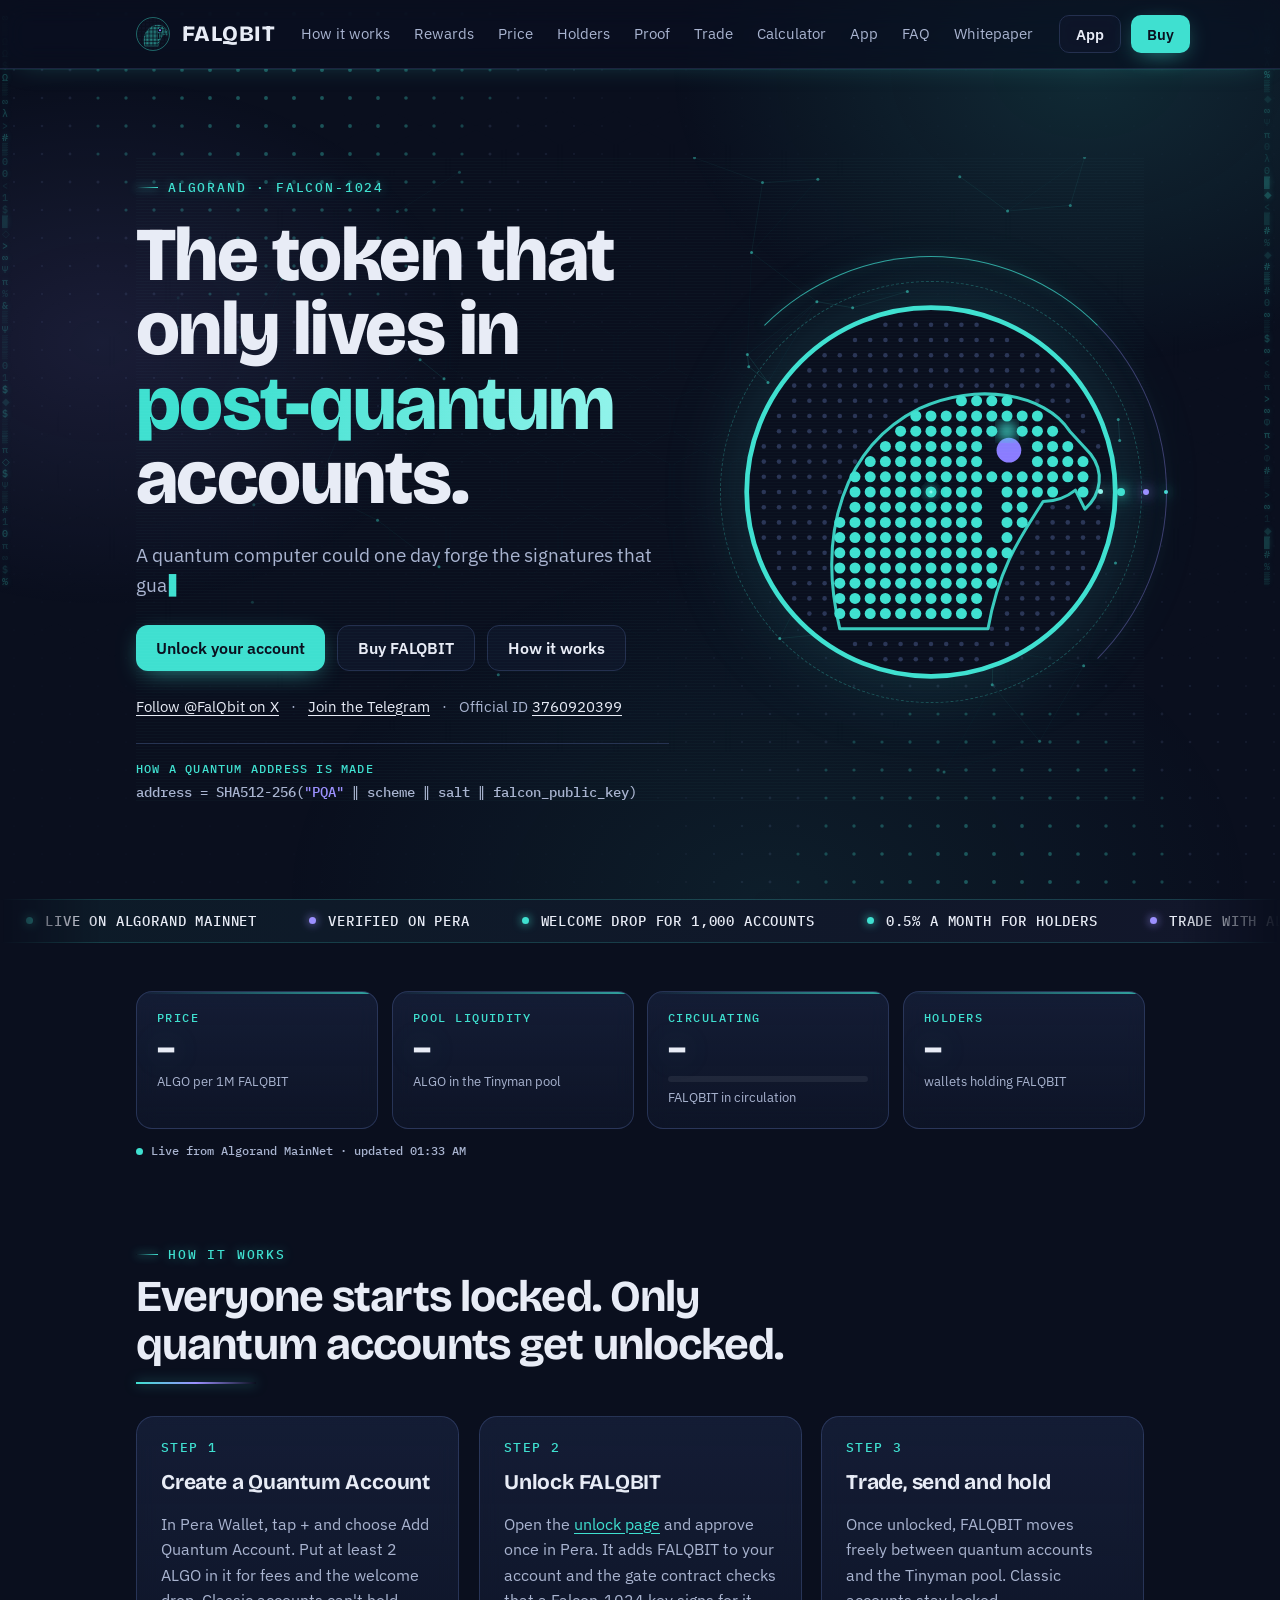
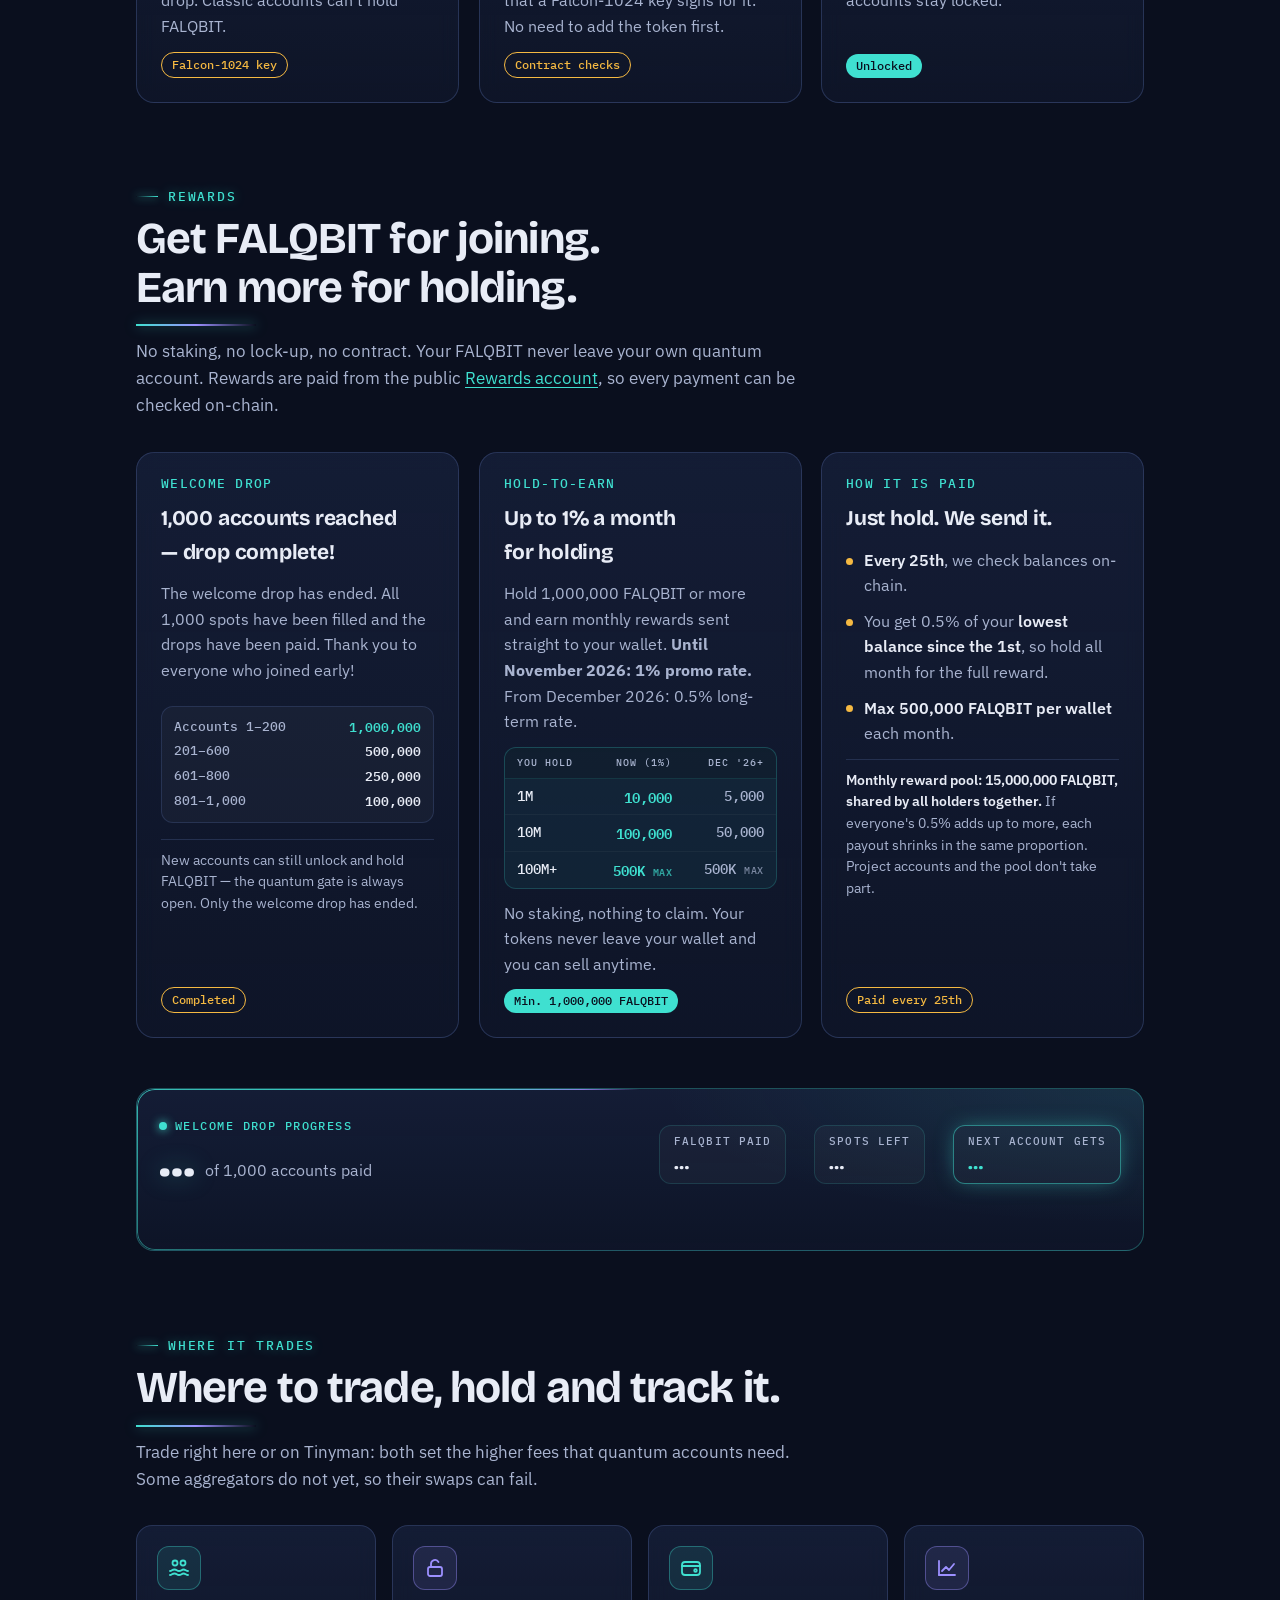
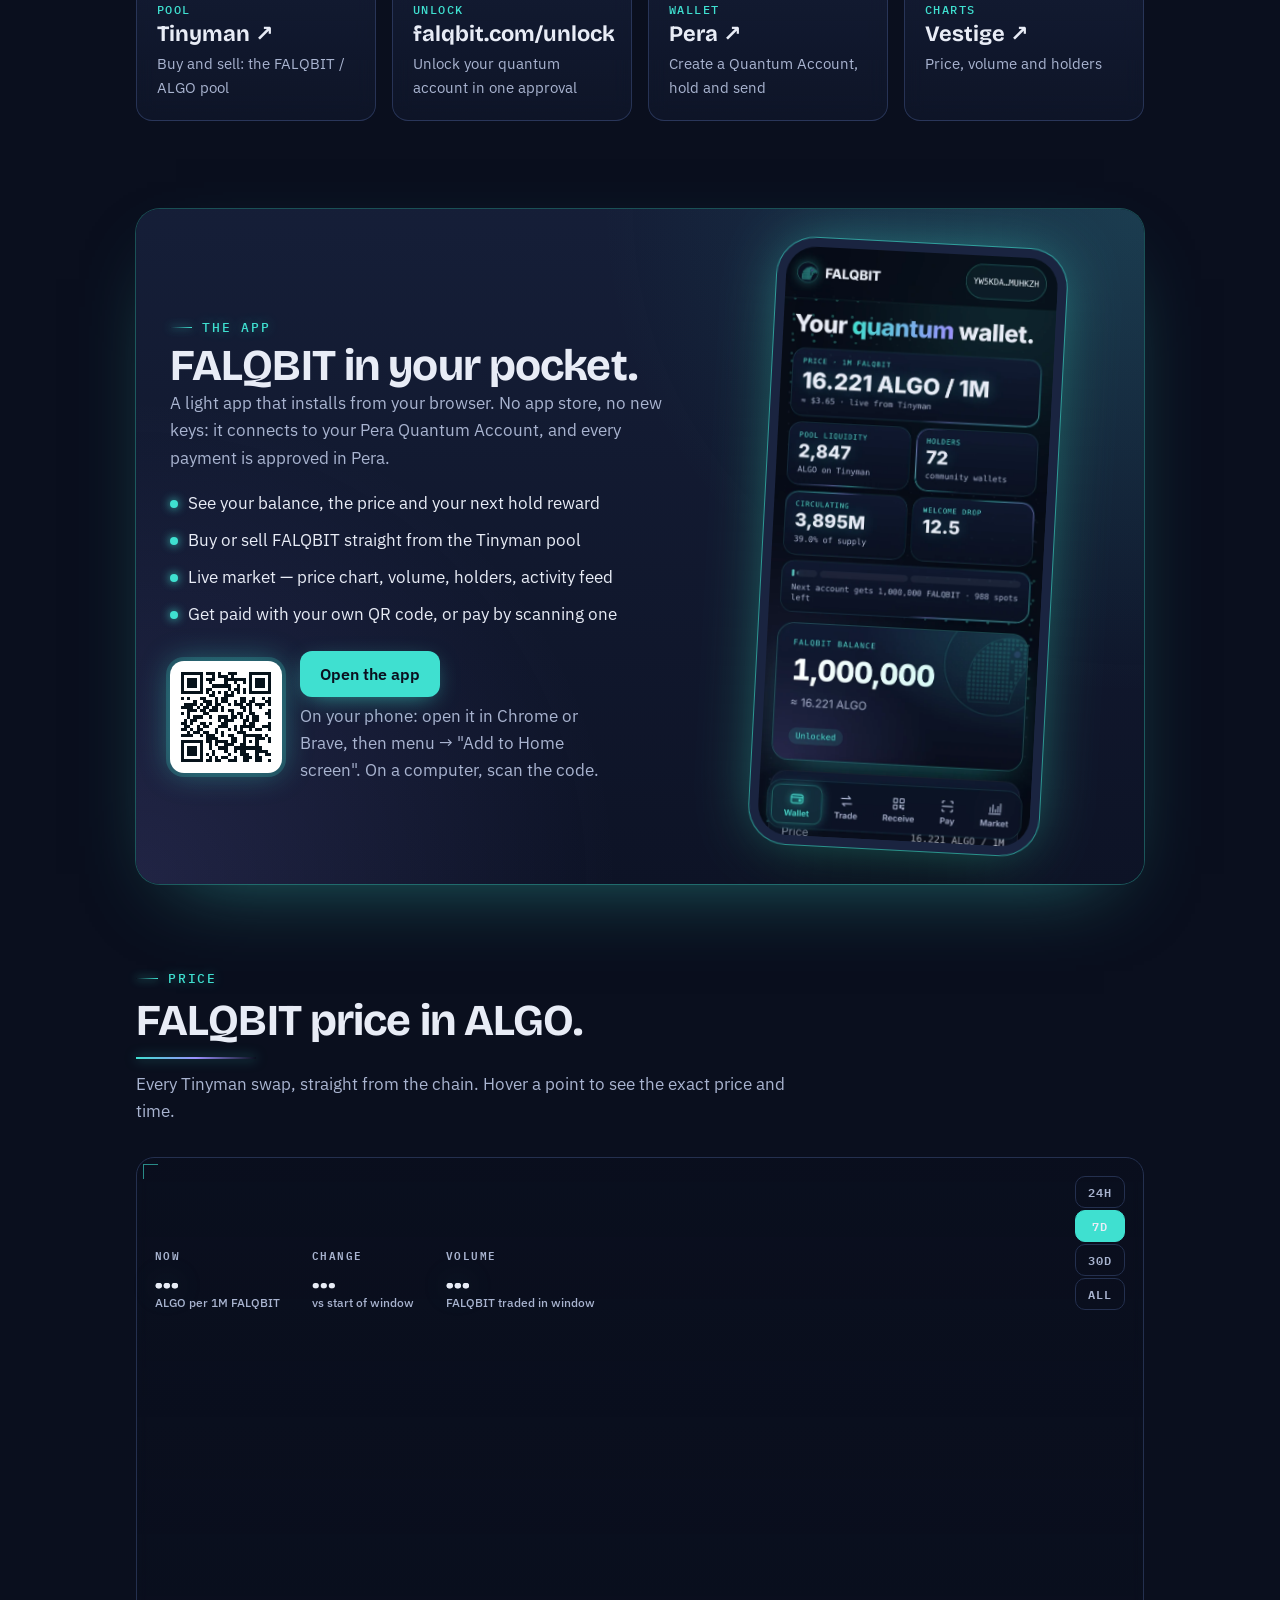
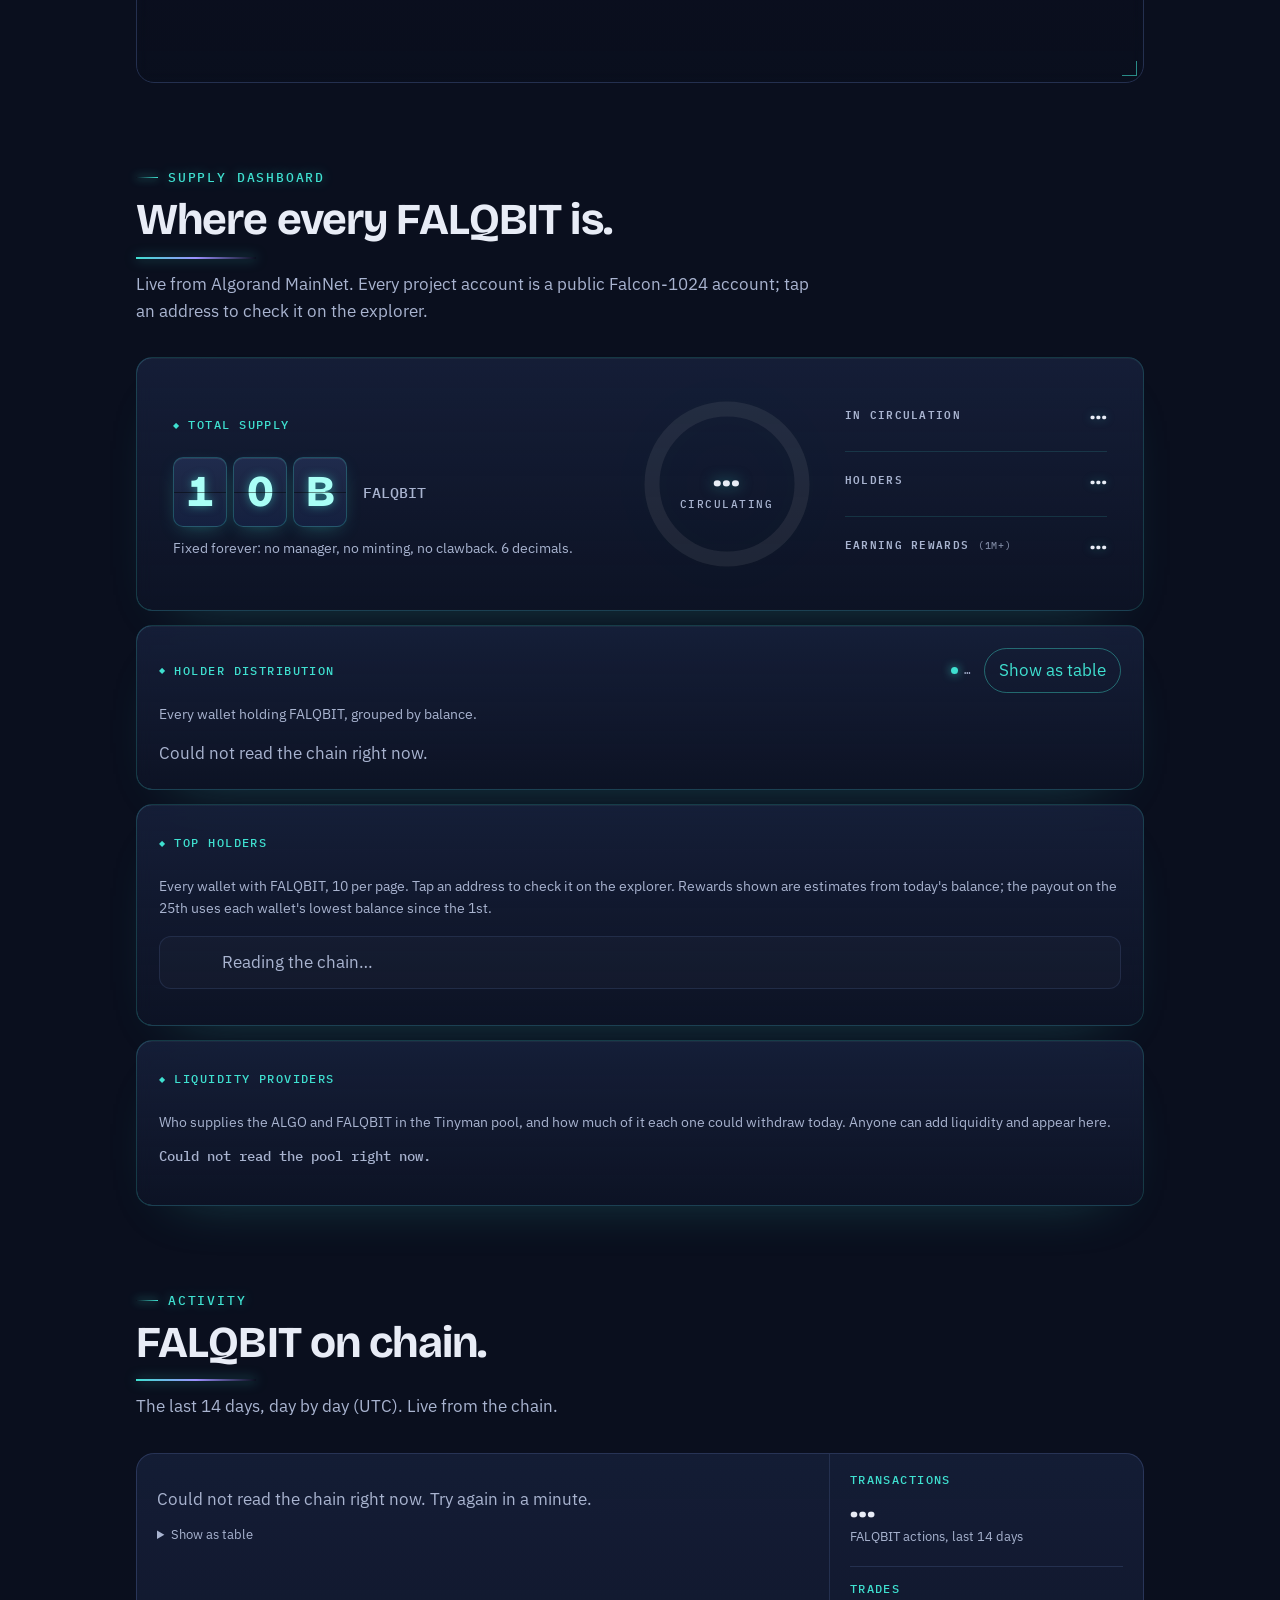
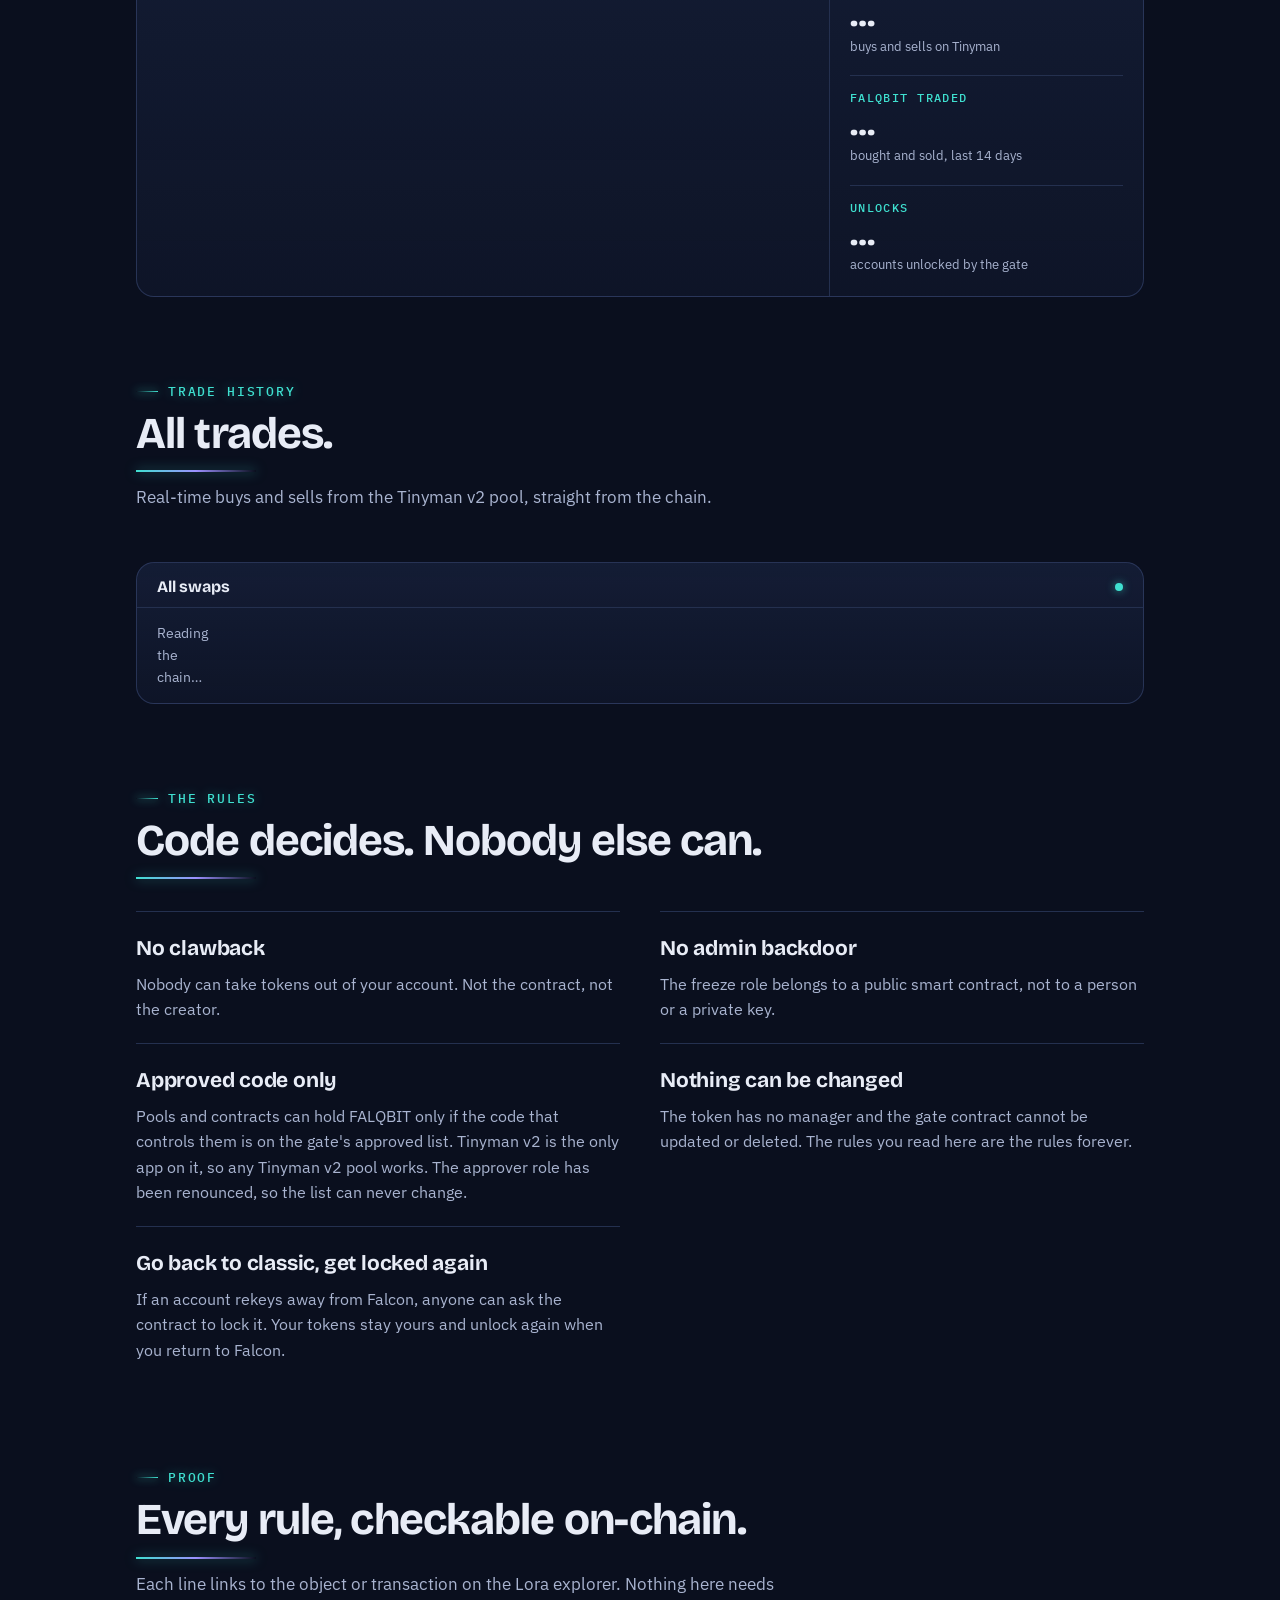
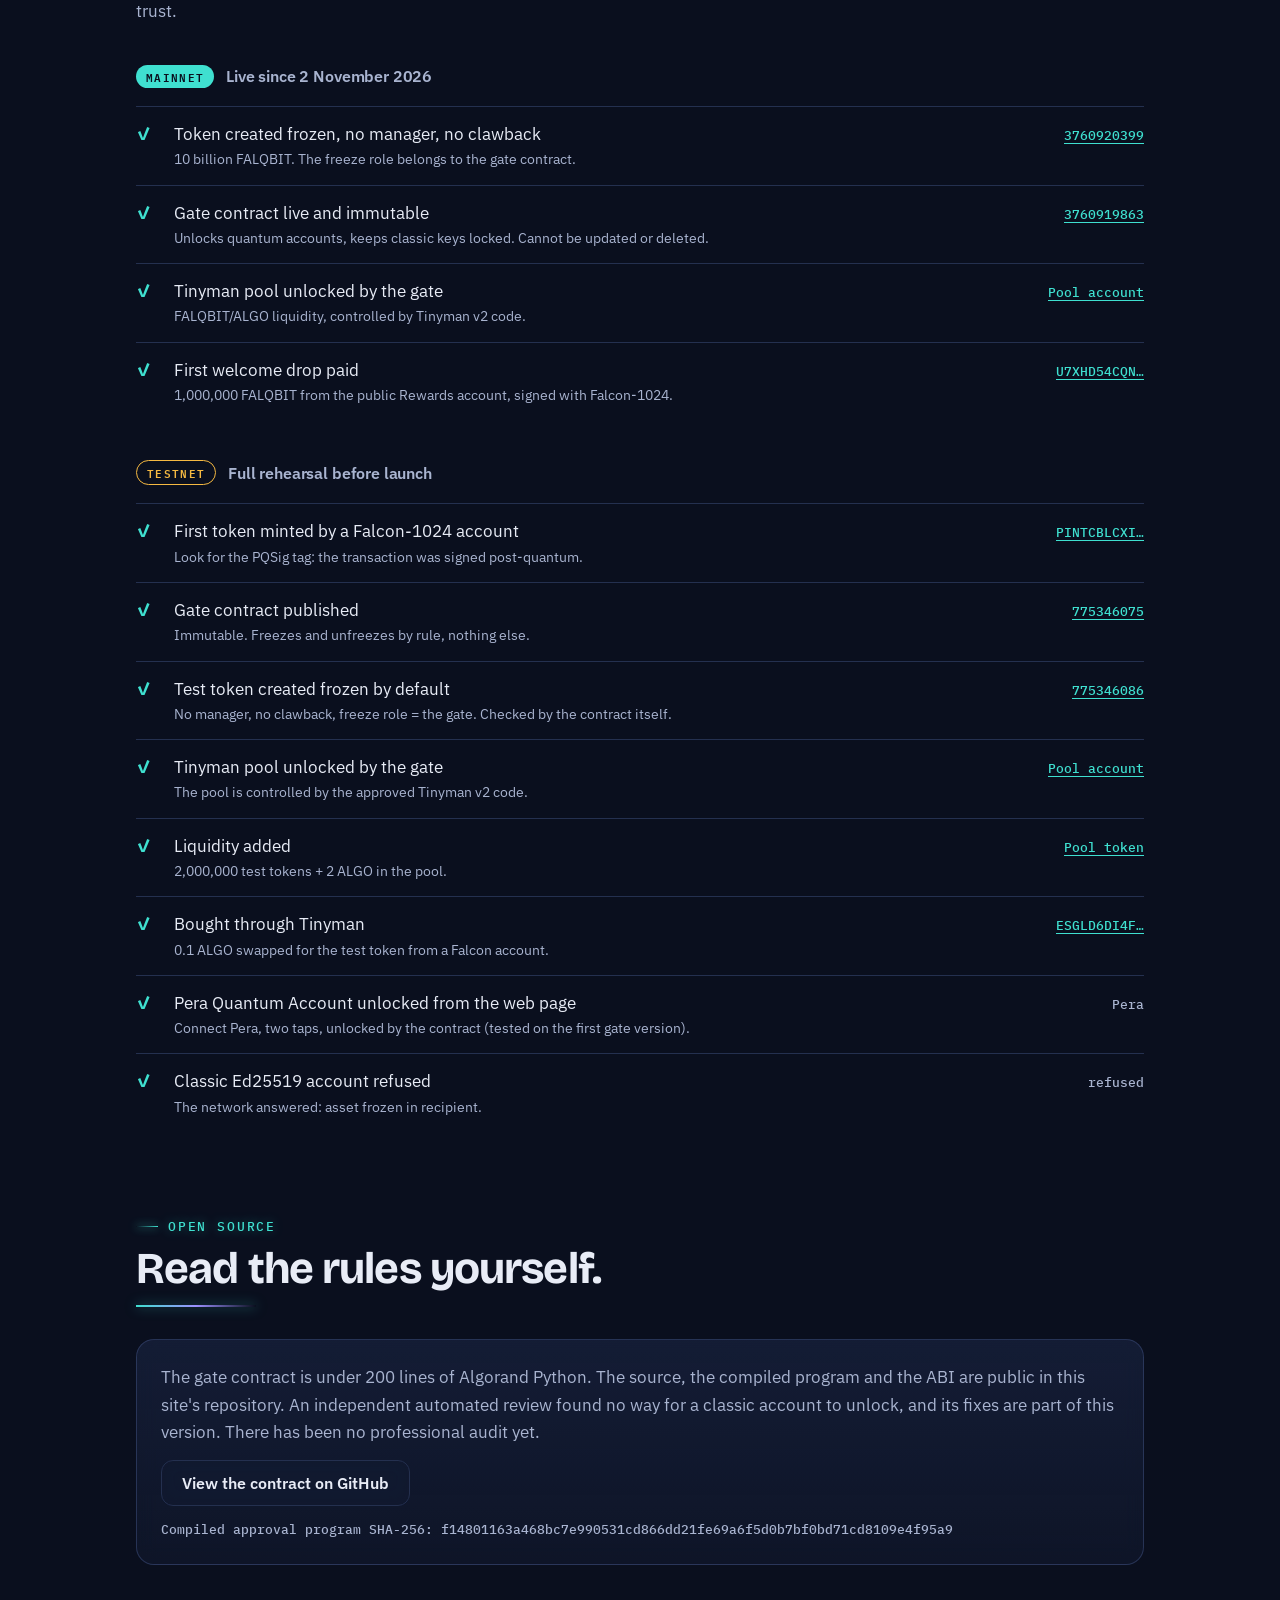
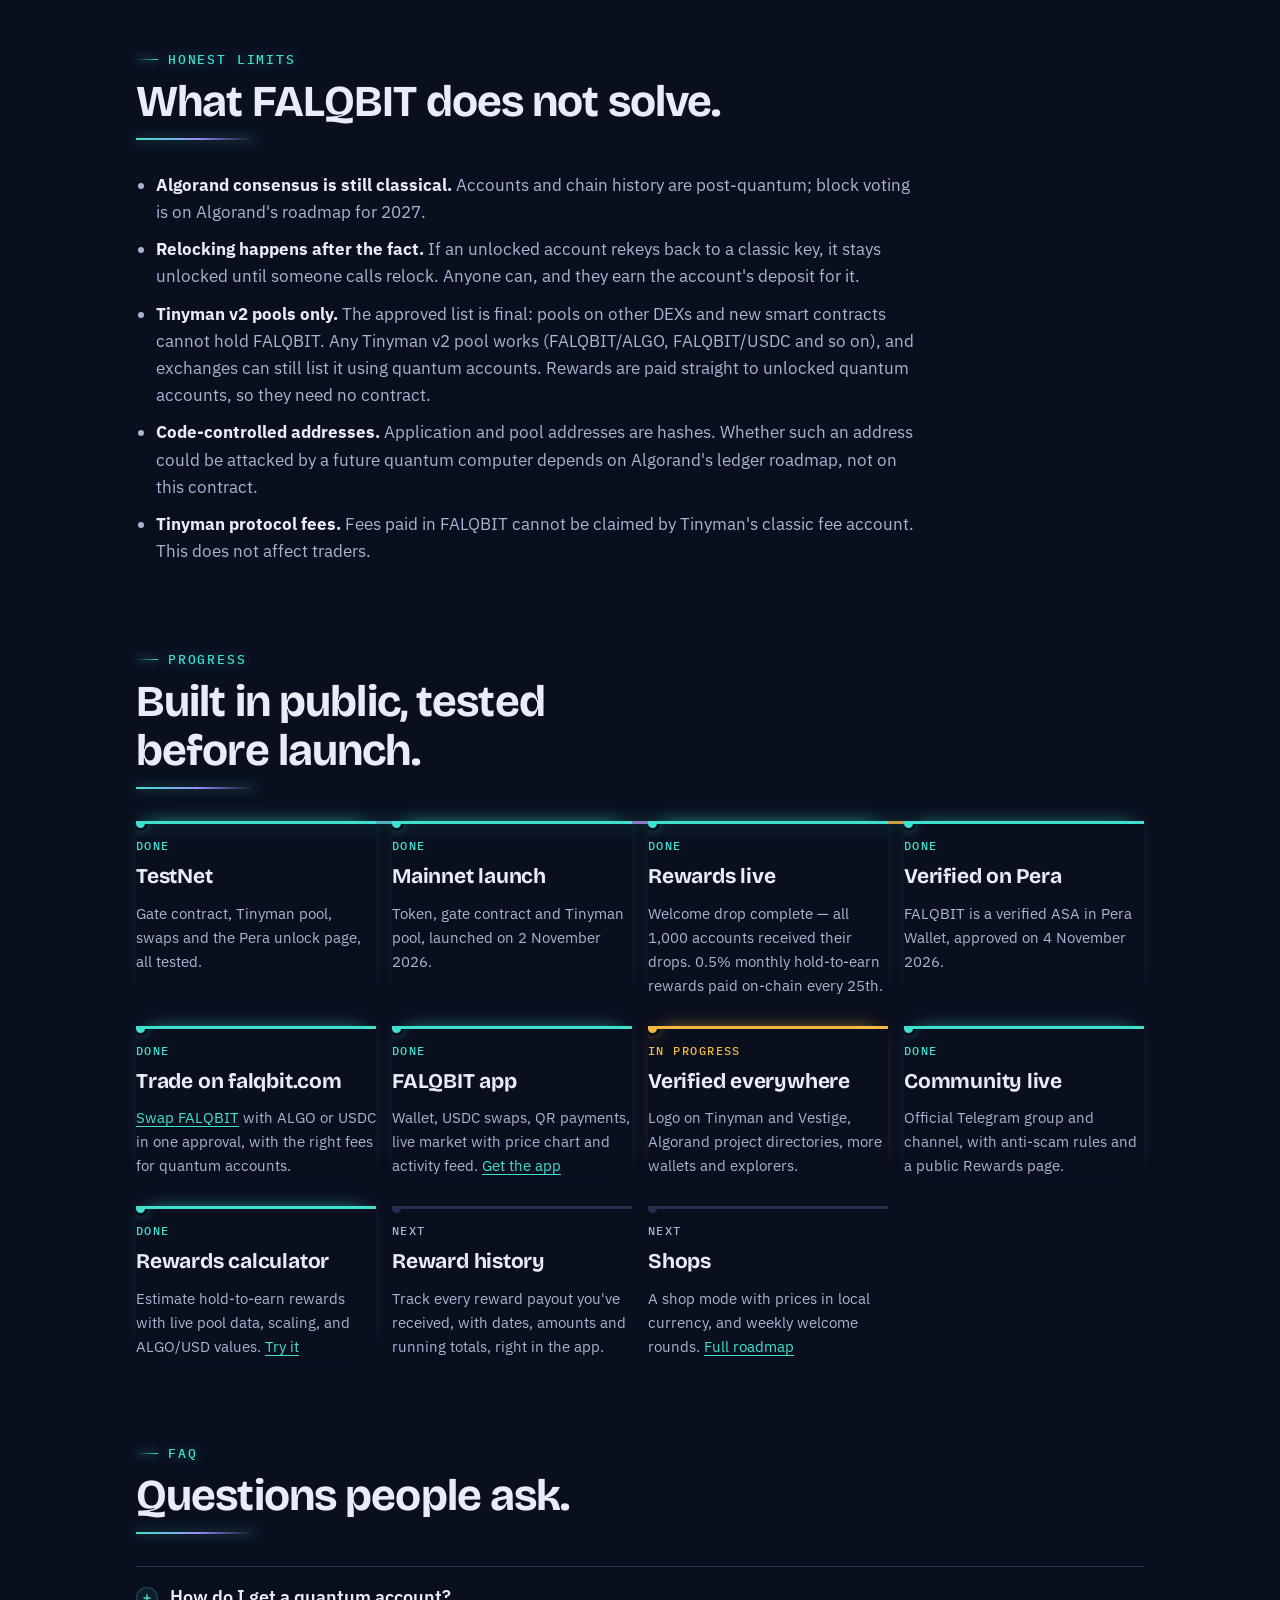
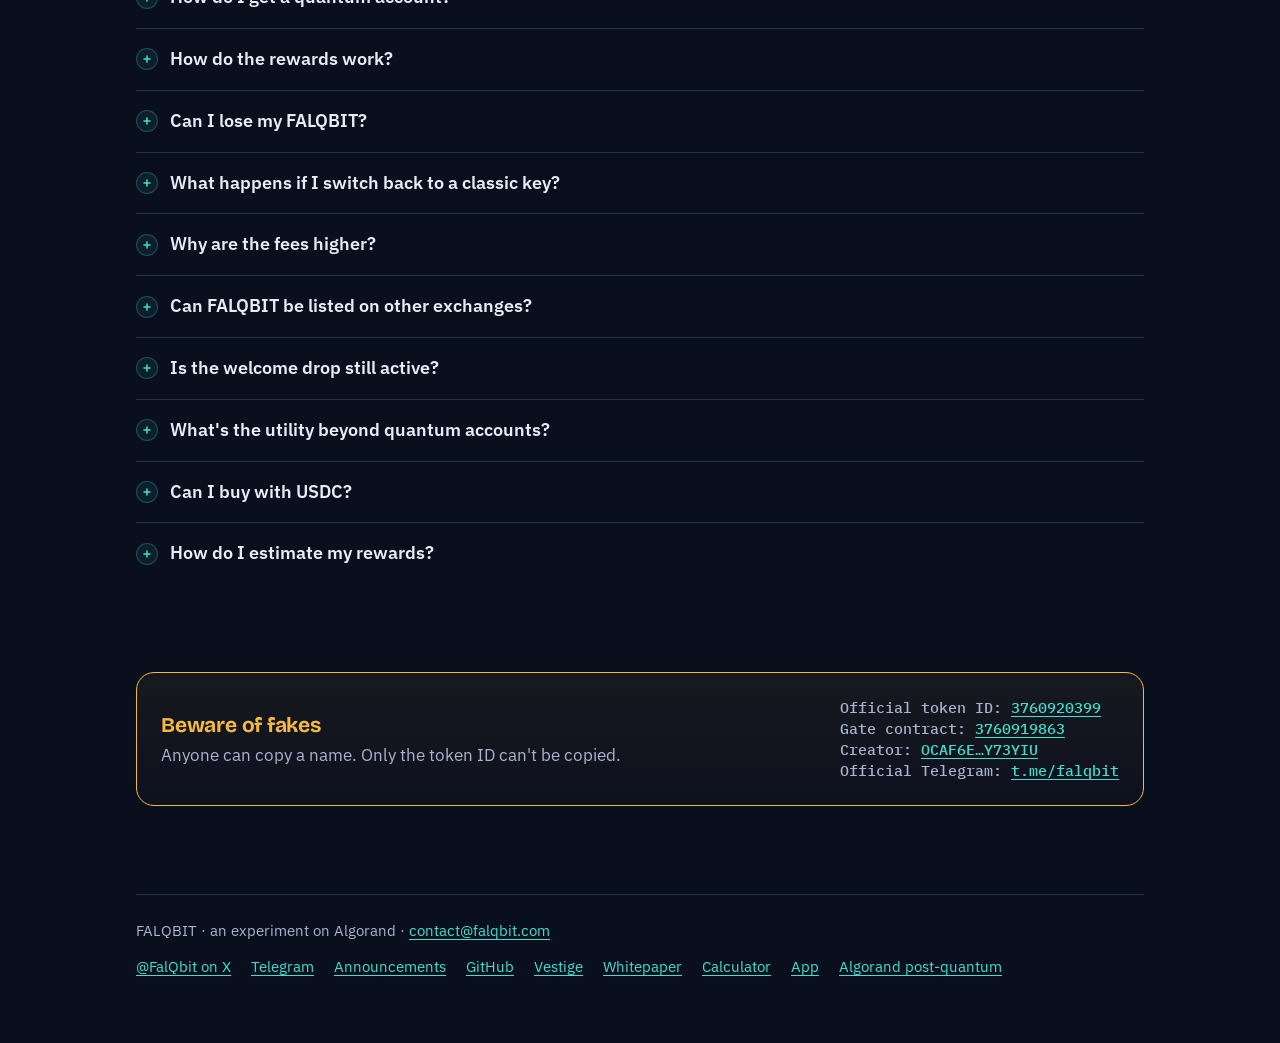
==== commit 8042ed4b: "Add files via upload" ====
--- a/index.html
+++ b/index.html
@@ -2553,8 +2553,8 @@
     PC_LOAD = Date.now(); var mine = PC_LOAD;
     function page(next, acc) {
       acc = acc || [];
-      return fetchJSON(IDX + "/v2/accounts/" + PFX + "/transactions?limit=500&after-time=" + encodeURIComponent(since) + (next ? "&next=" + encodeURIComponent(next) : ""))
-        .then(function (j) { j = j || { transactions: [] }; acc = acc.concat(j.transactions || []); return j["next-token"] && (j.transactions || []).length && acc.length < 1500 ? page(j["next-token"], acc) : acc; });
+      return fetchJSON(IDX + "/v2/accounts/" + PFX + "/transactions?limit=1000&after-time=" + encodeURIComponent(since) + (next ? "&next=" + encodeURIComponent(next) : ""))
+        .then(function (j) { j = j || { transactions: [] }; acc = acc.concat(j.transactions || []); return j["next-token"] && (j.transactions || []).length && acc.length < 20000 ? page(j["next-token"], acc) : acc; });
     }
     page().then(function (txs) {
       if (mine !== PC_LOAD) return;
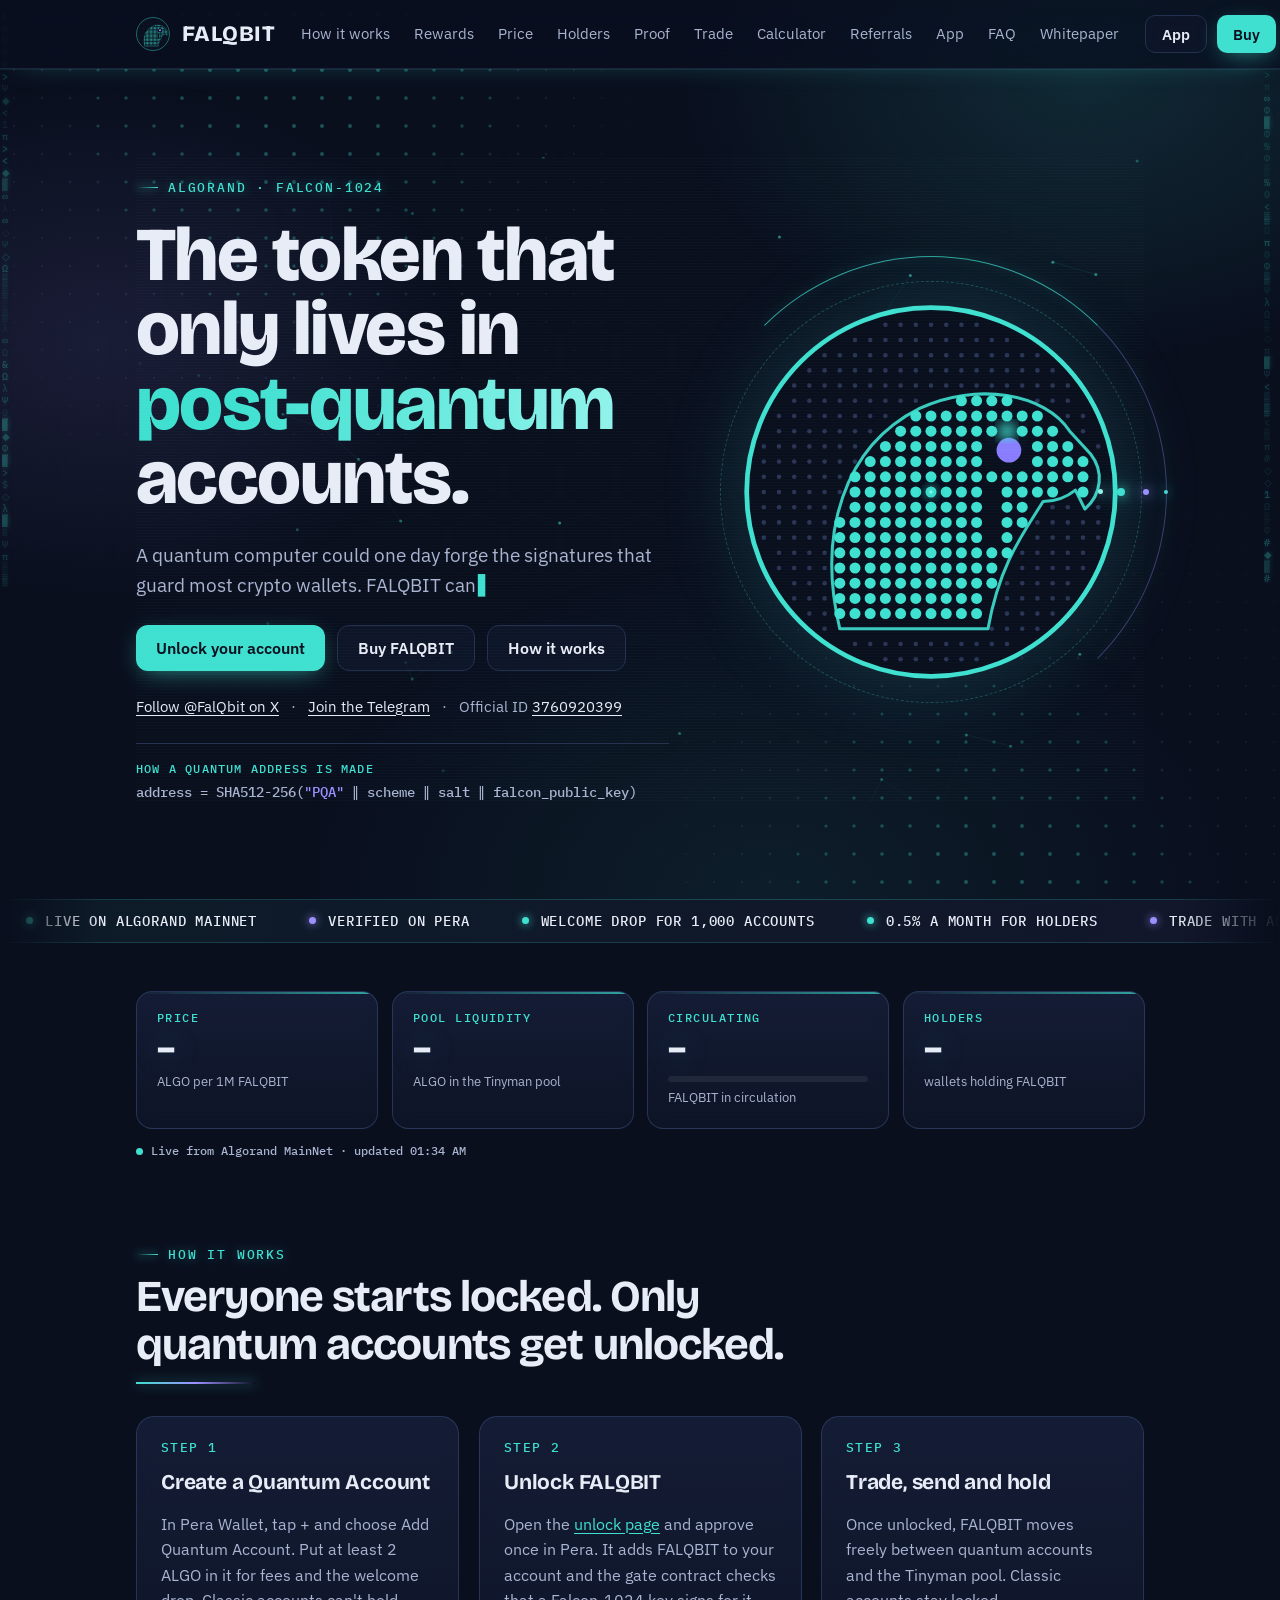
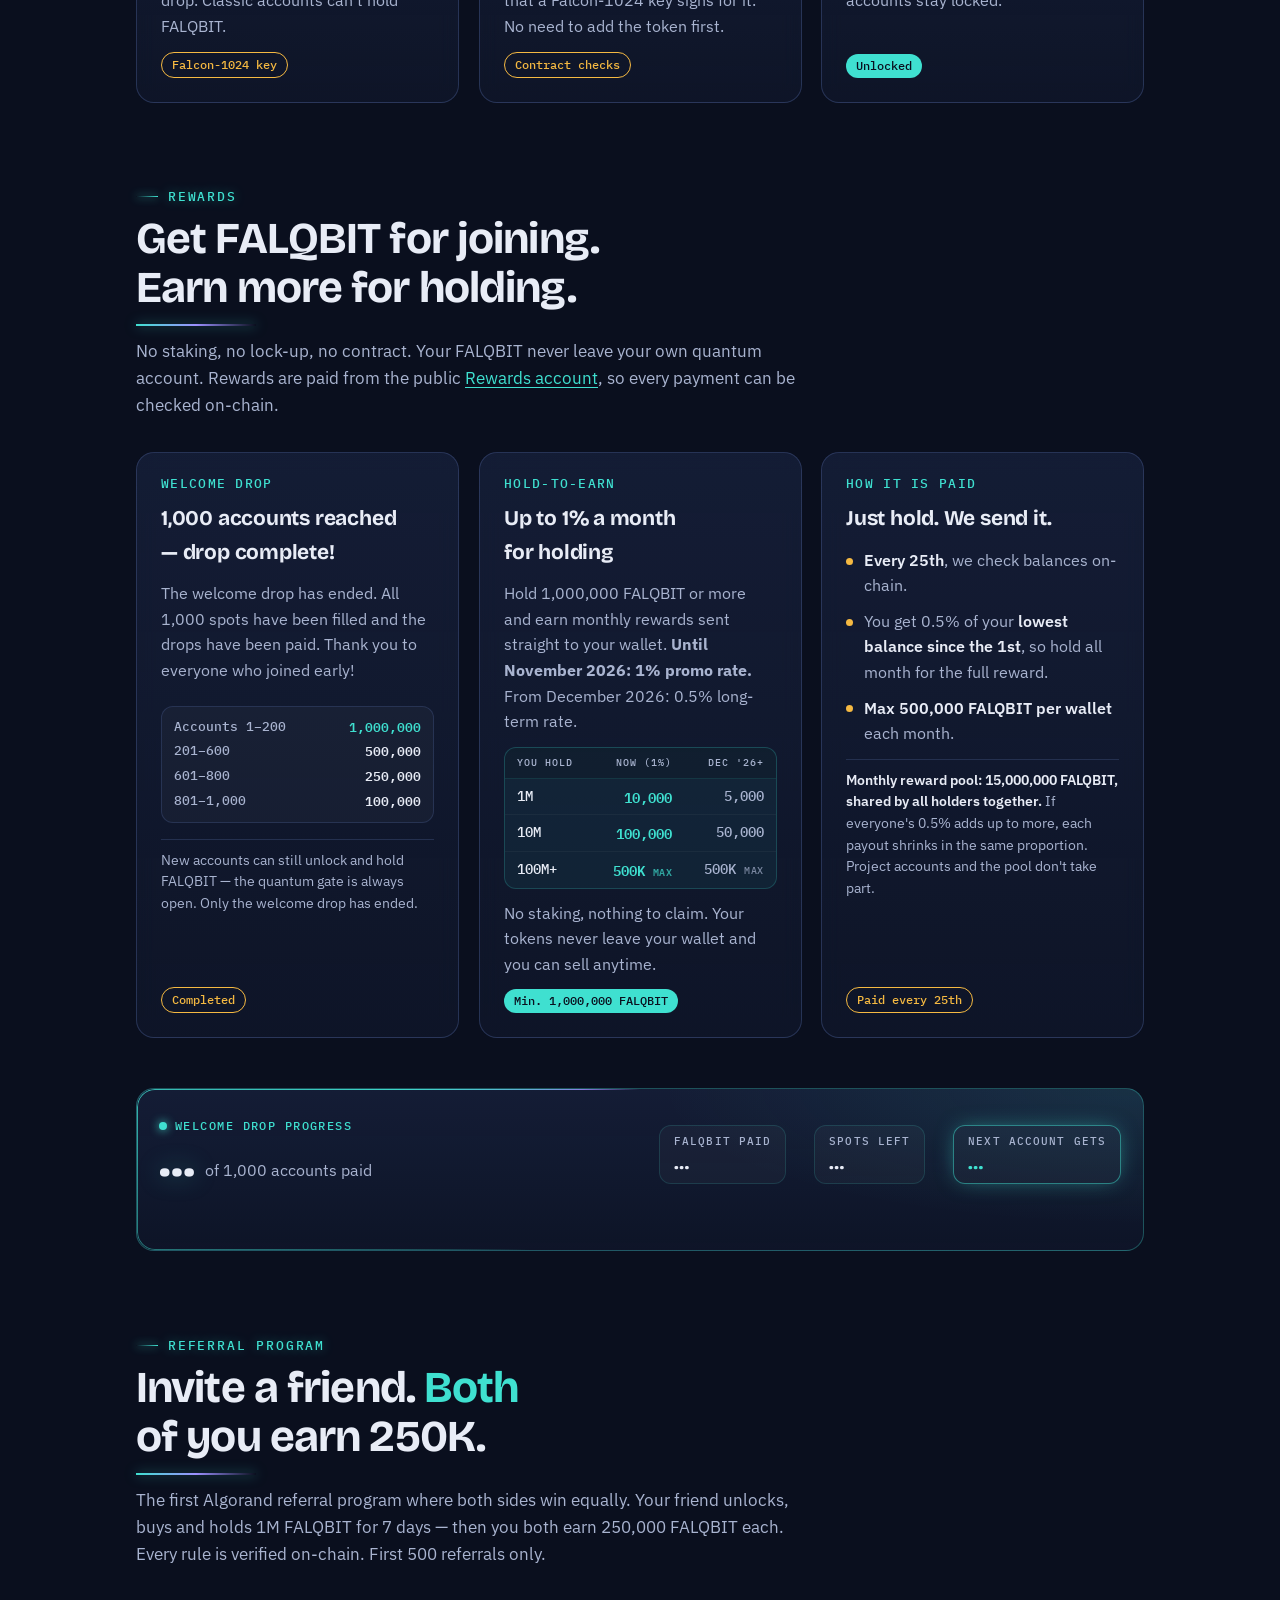
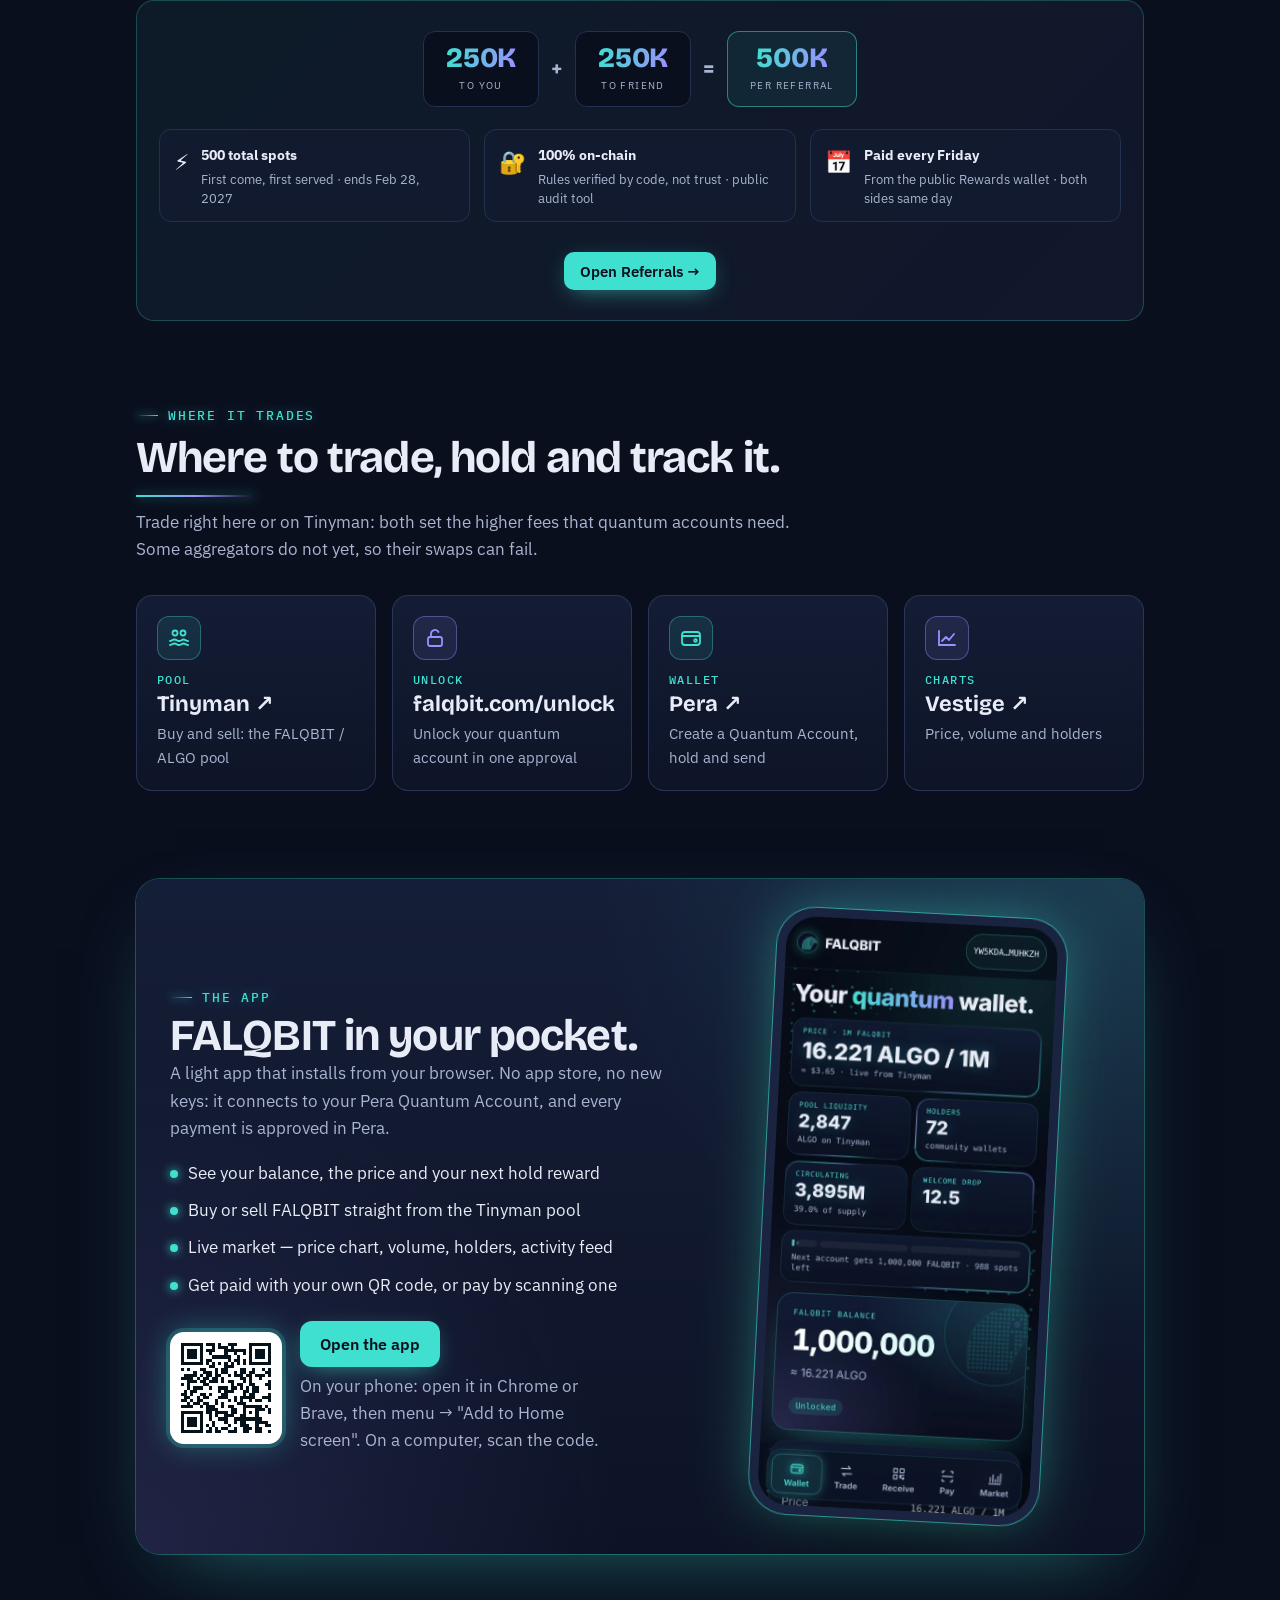
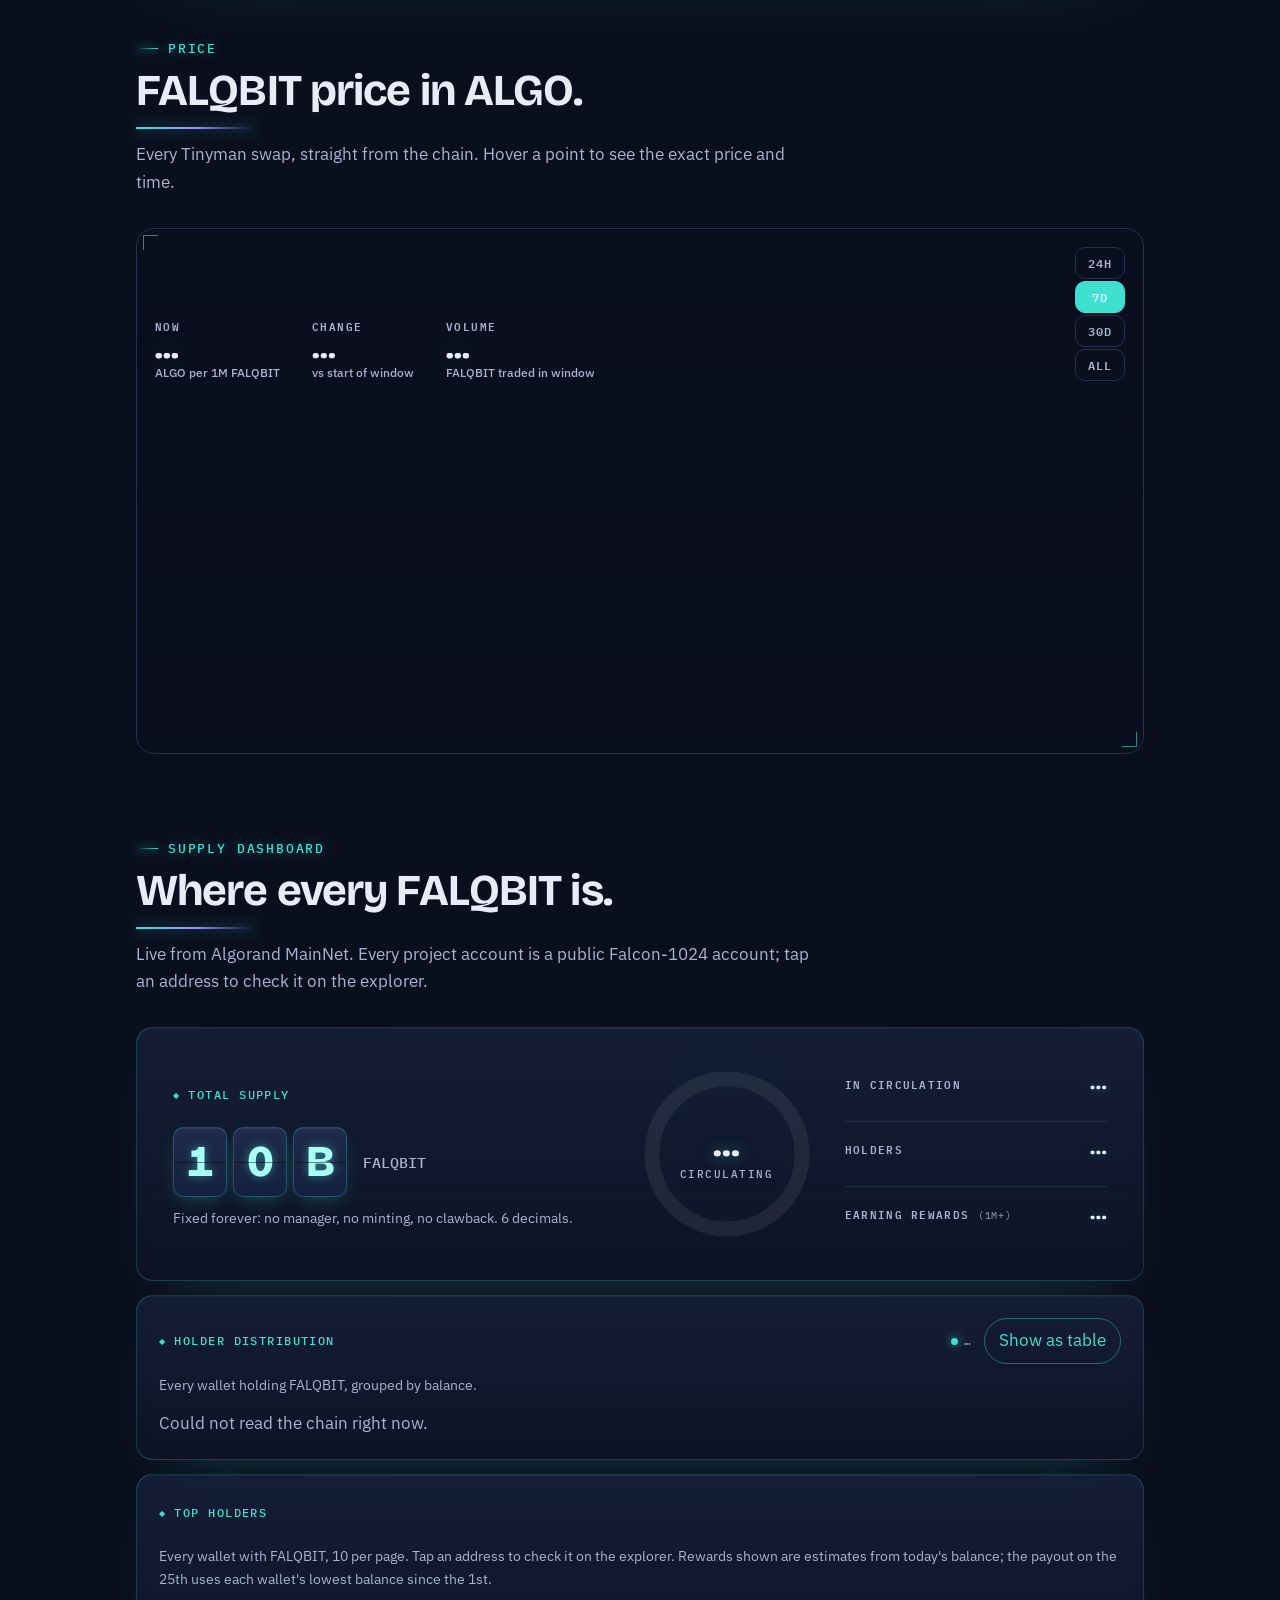
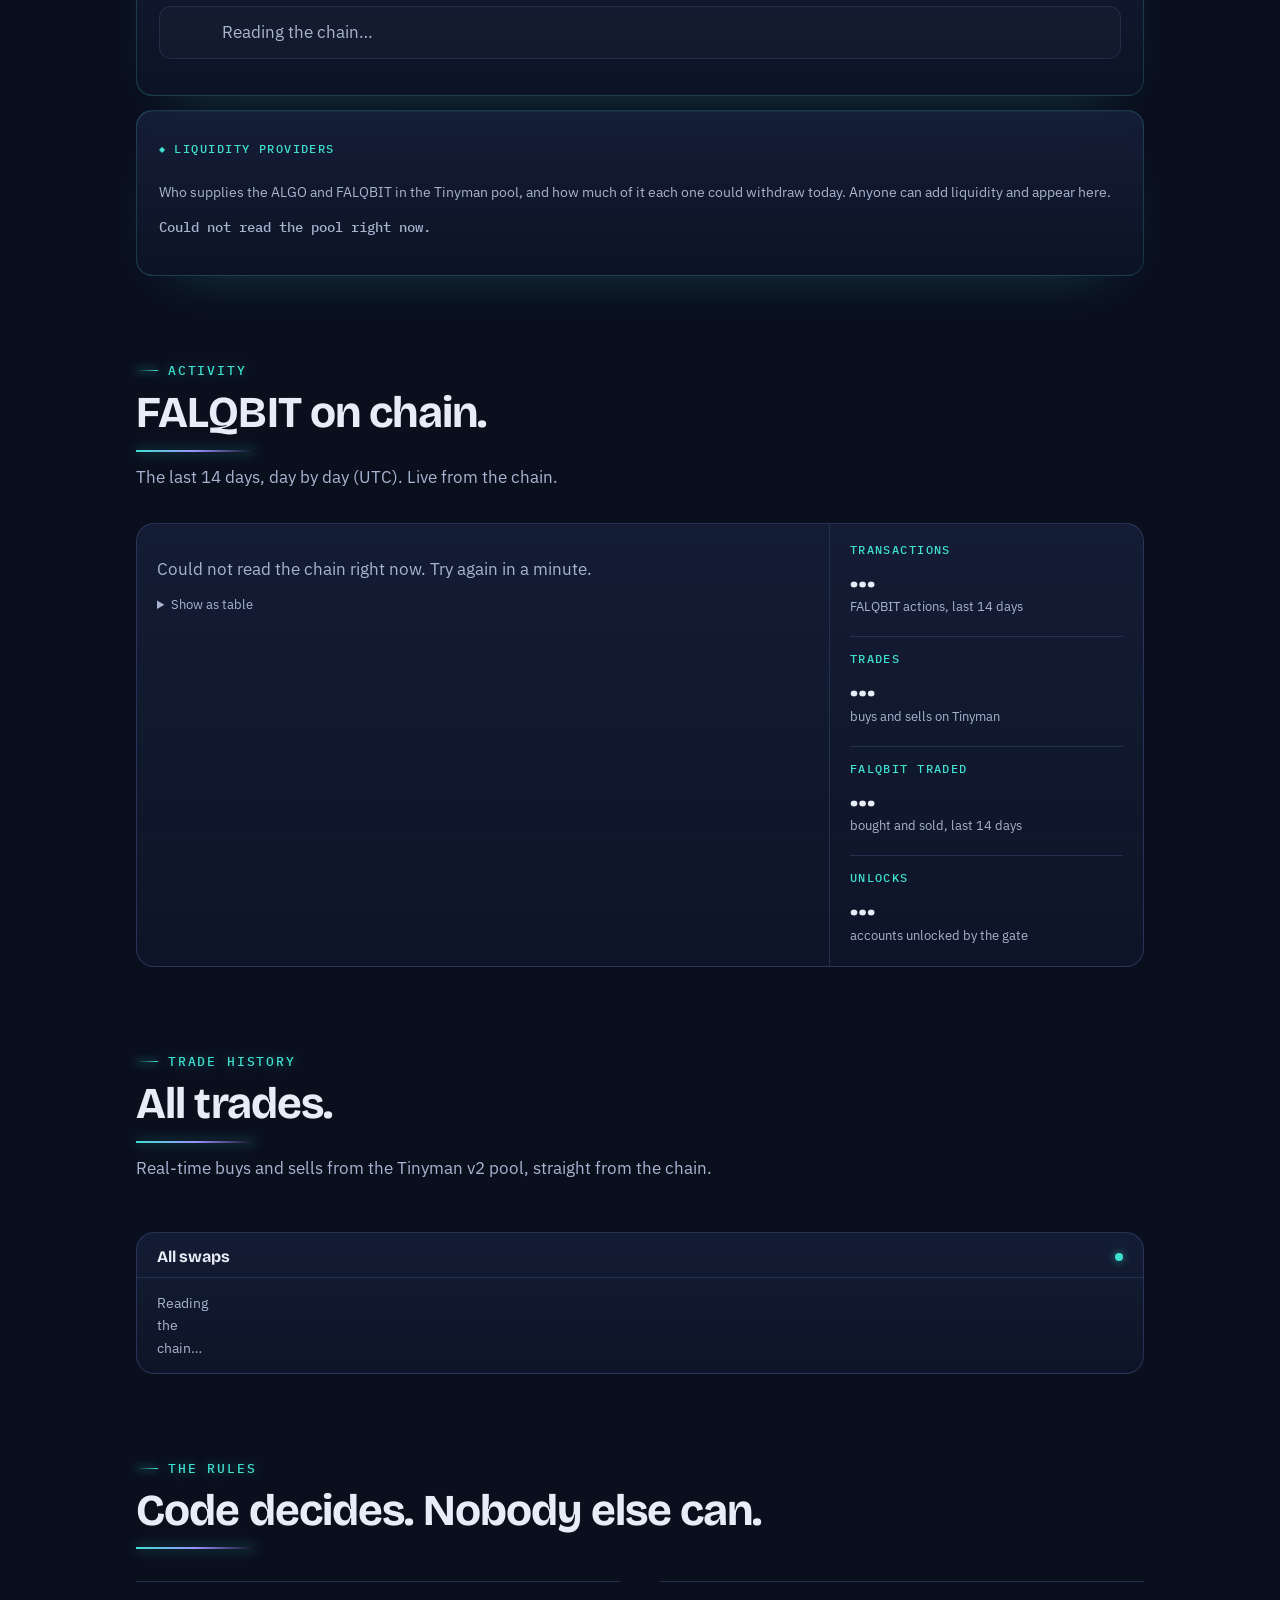
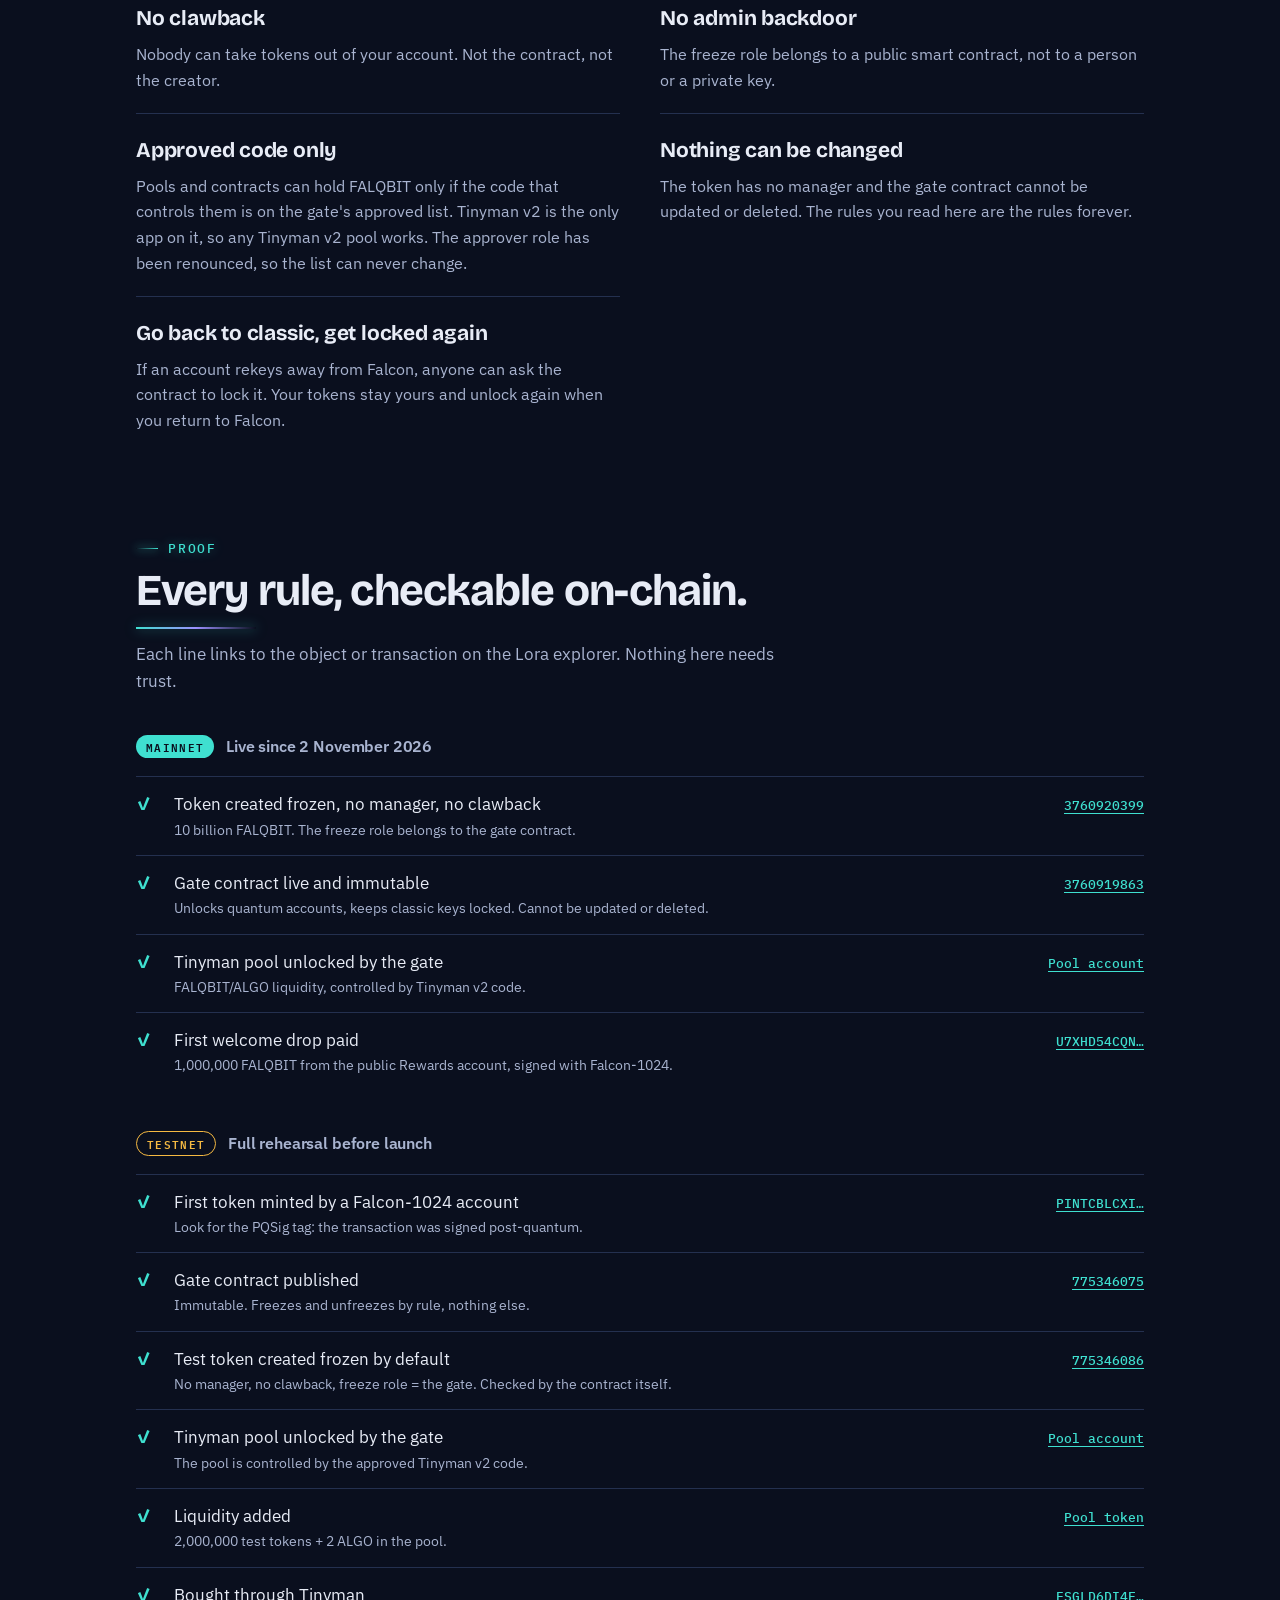
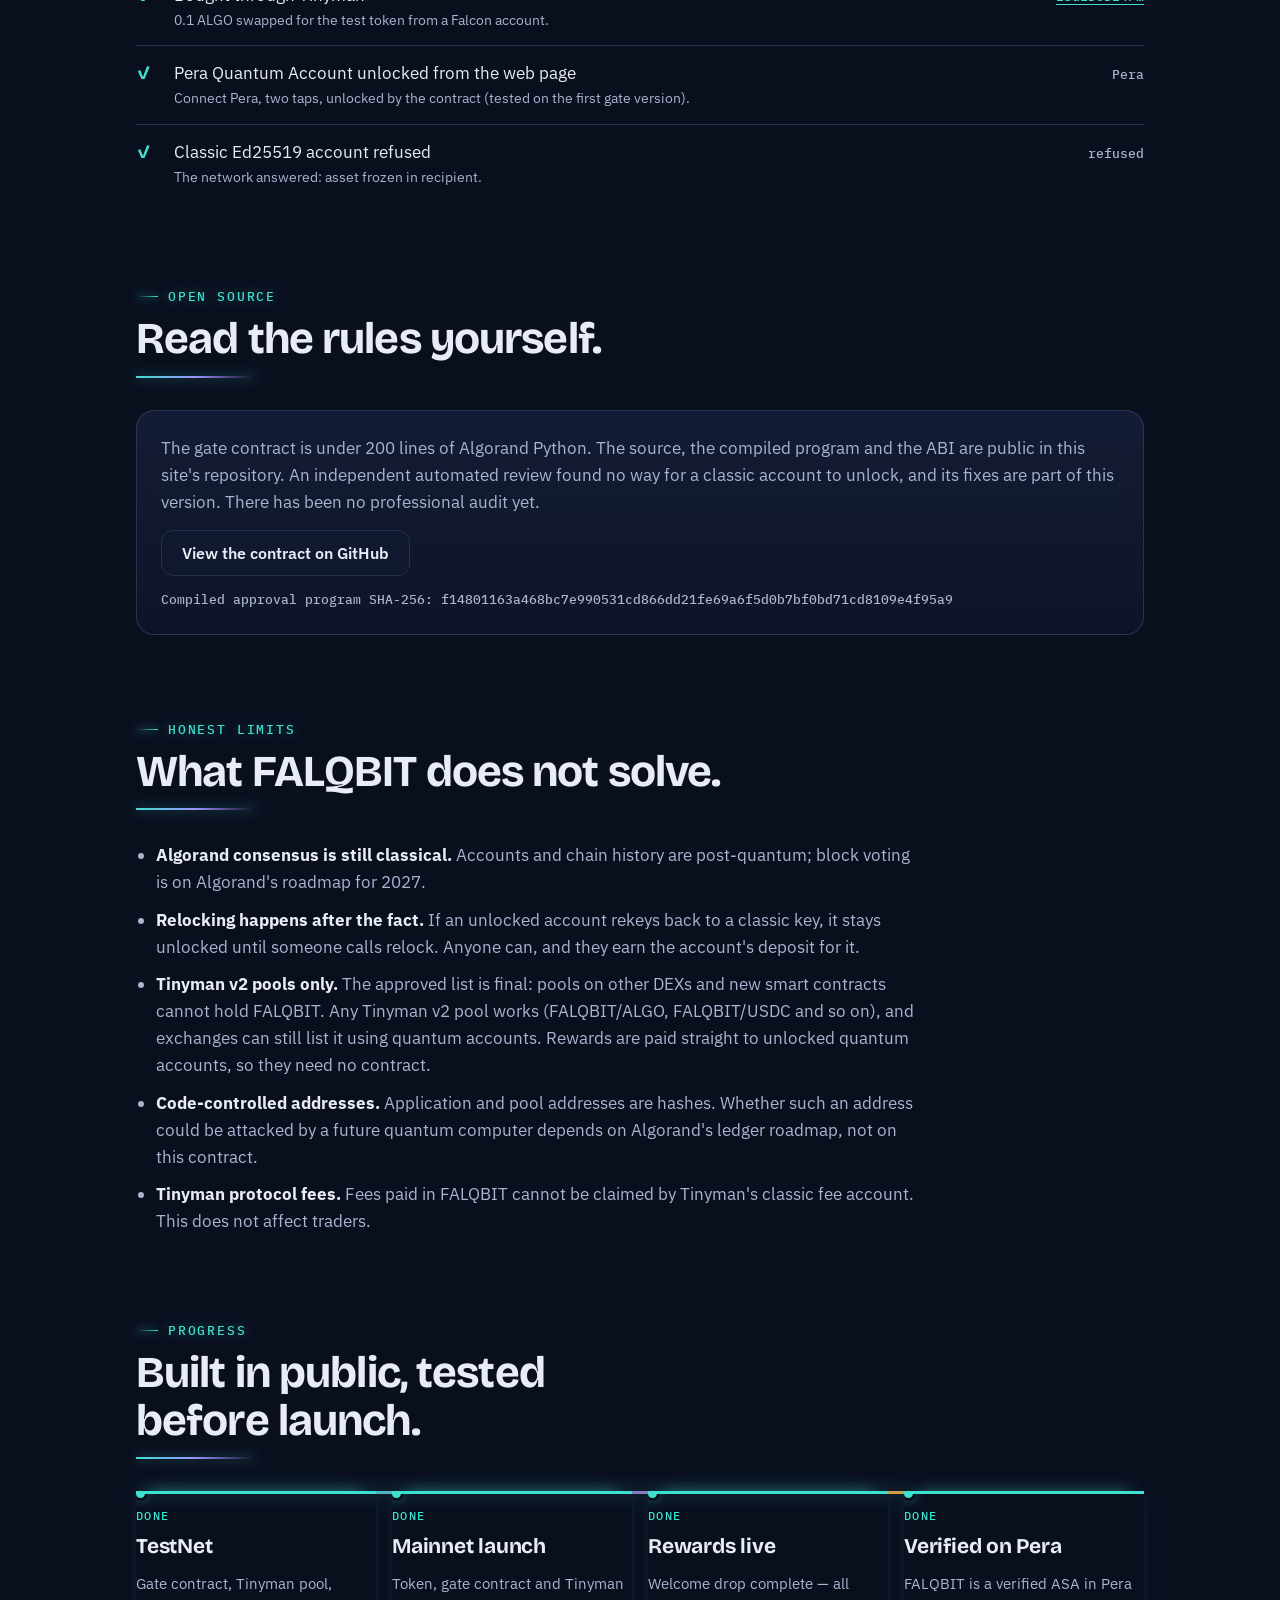
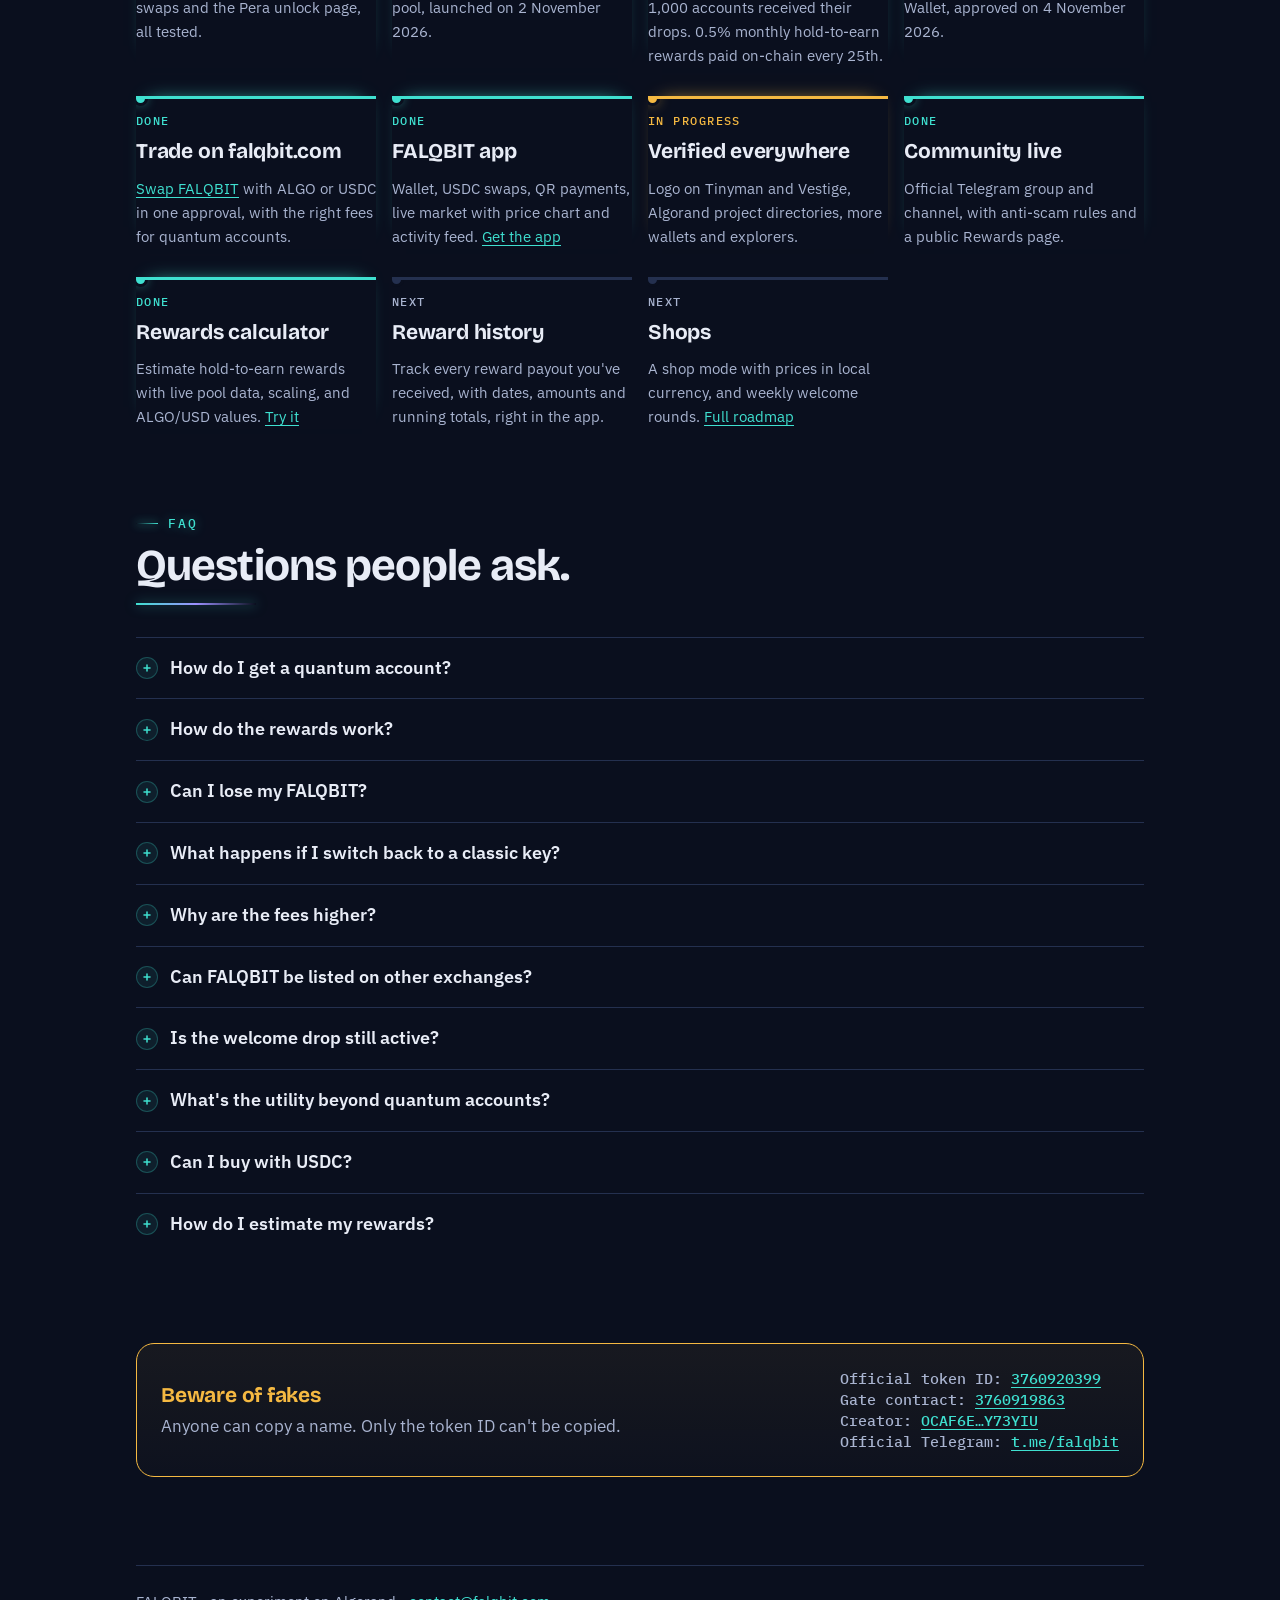
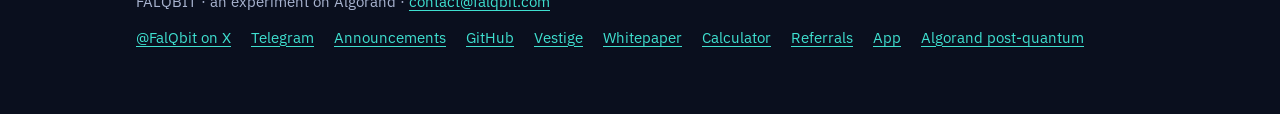
==== commit 15e467af: "Add files via upload" ====
--- a/index.html
+++ b/index.html
@@ -1254,6 +1254,7 @@
       <a href="#proof">Proof</a>
       <a href="./trade.html">Trade</a>
       <a href="./calculator.html">Calculator</a>
+      <a href="./referrals.html">Referrals</a>
       <a href="#app">App</a>
       <a href="#faq">FAQ</a>
       <a href="./whitepaper.html">Whitepaper</a>
@@ -1747,6 +1748,44 @@
     </div>
   </section>
 
+  <!-- Referral Program teaser -->
+  <section class="sec reveal" aria-labelledby="h-ref">
+    <div class="sec-head">
+      <p class="eyebrow">Referral program</p>
+      <h2 id="h-ref">Invite a friend. <em style="color:var(--cyan);font-style:normal">Both</em> of you earn 250K.</h2>
+      <p class="muted">The first Algorand referral program where both sides win equally. Your friend unlocks, buys and holds 1M FALQBIT for 7 days — then you both earn 250,000 FALQBIT each. Every rule is verified on-chain. First 500 referrals only.</p>
+    </div>
+    <div class="ref-teaser">
+      <div class="rt-pills">
+        <span class="rt-pill"><b>250K</b><span>to you</span></span>
+        <span class="rt-plus">+</span>
+        <span class="rt-pill"><b>250K</b><span>to friend</span></span>
+        <span class="rt-eq">=</span>
+        <span class="rt-pill rt-sum"><b>500K</b><span>per referral</span></span>
+      </div>
+      <div class="rt-bullets">
+        <div class="rt-b"><span>⚡</span><div><b>500 total spots</b><p>First come, first served · ends Feb 28, 2027</p></div></div>
+        <div class="rt-b"><span>🔐</span><div><b>100% on-chain</b><p>Rules verified by code, not trust · public audit tool</p></div></div>
+        <div class="rt-b"><span>📅</span><div><b>Paid every Friday</b><p>From the public Rewards wallet · both sides same day</p></div></div>
+      </div>
+      <a href="./referrals.html" class="btn primary small" style="align-self:center;margin-top:8px">Open Referrals →</a>
+    </div>
+    <style>
+      .ref-teaser{display:flex;flex-direction:column;gap:22px;background:linear-gradient(135deg,rgba(63,224,208,.06),rgba(156,144,255,.06));border:1px solid rgba(63,224,208,.25);border-radius:18px;padding:30px 22px;align-items:stretch}
+      .rt-pills{display:flex;flex-wrap:wrap;gap:12px;justify-content:center;align-items:center}
+      .rt-pill{display:inline-flex;flex-direction:column;align-items:center;background:var(--ground);border:1px solid var(--line);border-radius:12px;padding:12px 22px;min-width:110px}
+      .rt-pill b{font:800 28px/1 var(--display);background:linear-gradient(100deg,#3FE0D0,#9C90FF);-webkit-background-clip:text;background-clip:text;color:transparent;letter-spacing:-.01em}
+      .rt-pill span{font-size:10px;letter-spacing:.14em;text-transform:uppercase;color:var(--muted);margin-top:6px}
+      .rt-pill.rt-sum{border-color:rgba(63,224,208,.5);background:rgba(63,224,208,.07)}
+      .rt-plus,.rt-eq{color:var(--muted);font:700 22px/1 var(--display)}
+      .rt-bullets{display:grid;grid-template-columns:repeat(auto-fit,minmax(220px,1fr));gap:14px}
+      .rt-b{display:flex;gap:12px;align-items:flex-start;background:var(--surface);border:1px solid var(--line);border-radius:12px;padding:14px}
+      .rt-b>span{font-size:22px;flex:none}
+      .rt-b b{display:block;font-size:14px;margin-bottom:3px}
+      .rt-b p{margin:0;color:var(--muted);font-size:12.5px;line-height:1.5}
+    </style>
+  </section>
+
   <section class="sec reveal" aria-labelledby="h-trade">
     <div class="sec-head">
       <p class="eyebrow">Where it trades</p>
@@ -2042,6 +2081,7 @@
       <a href="https://www.vestige.fi/asset/3760920399" target="_blank" rel="noopener">Vestige</a>
       <a href="./whitepaper.html">Whitepaper</a>
       <a href="./calculator.html">Calculator</a>
+      <a href="./referrals.html">Referrals</a>
       <a href="./app.html">App</a>
       <a href="https://algorand.co/technology/post-quantum" target="_blank" rel="noopener">Algorand post-quantum</a>
     </nav>
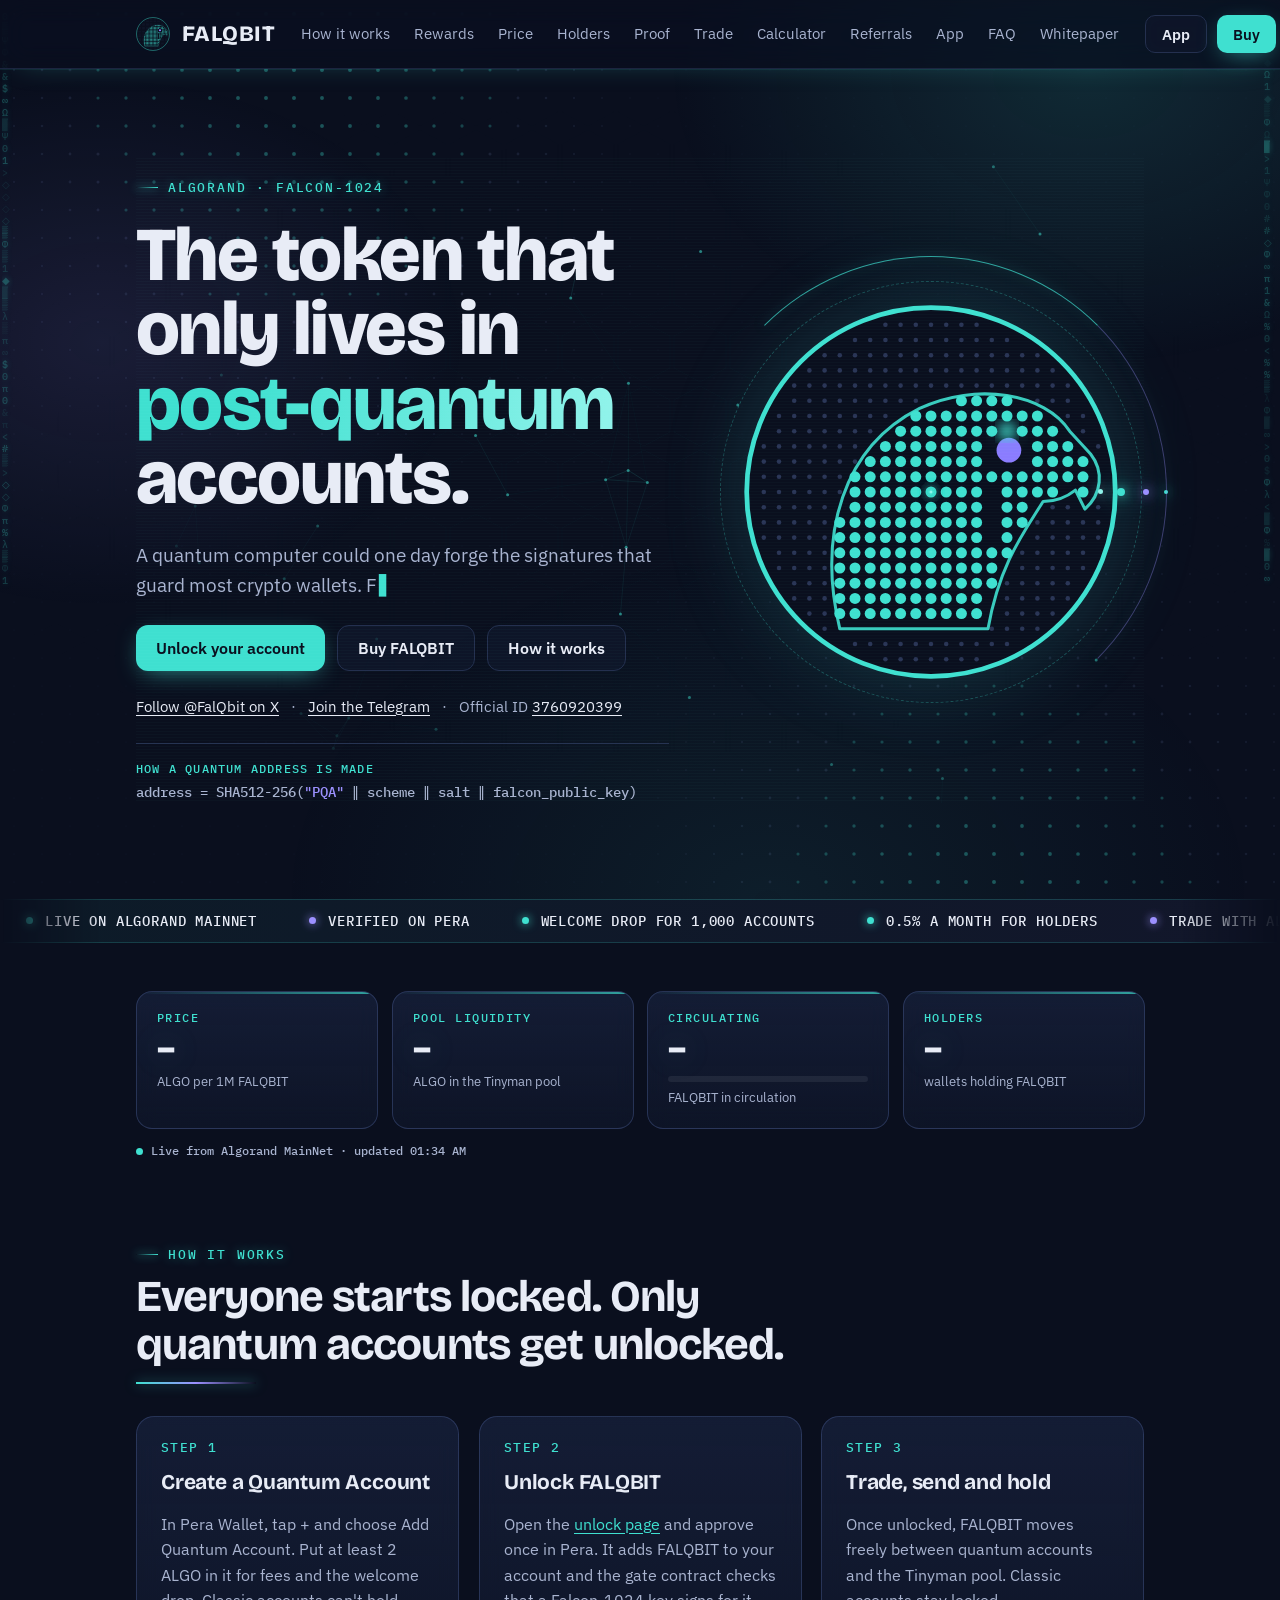
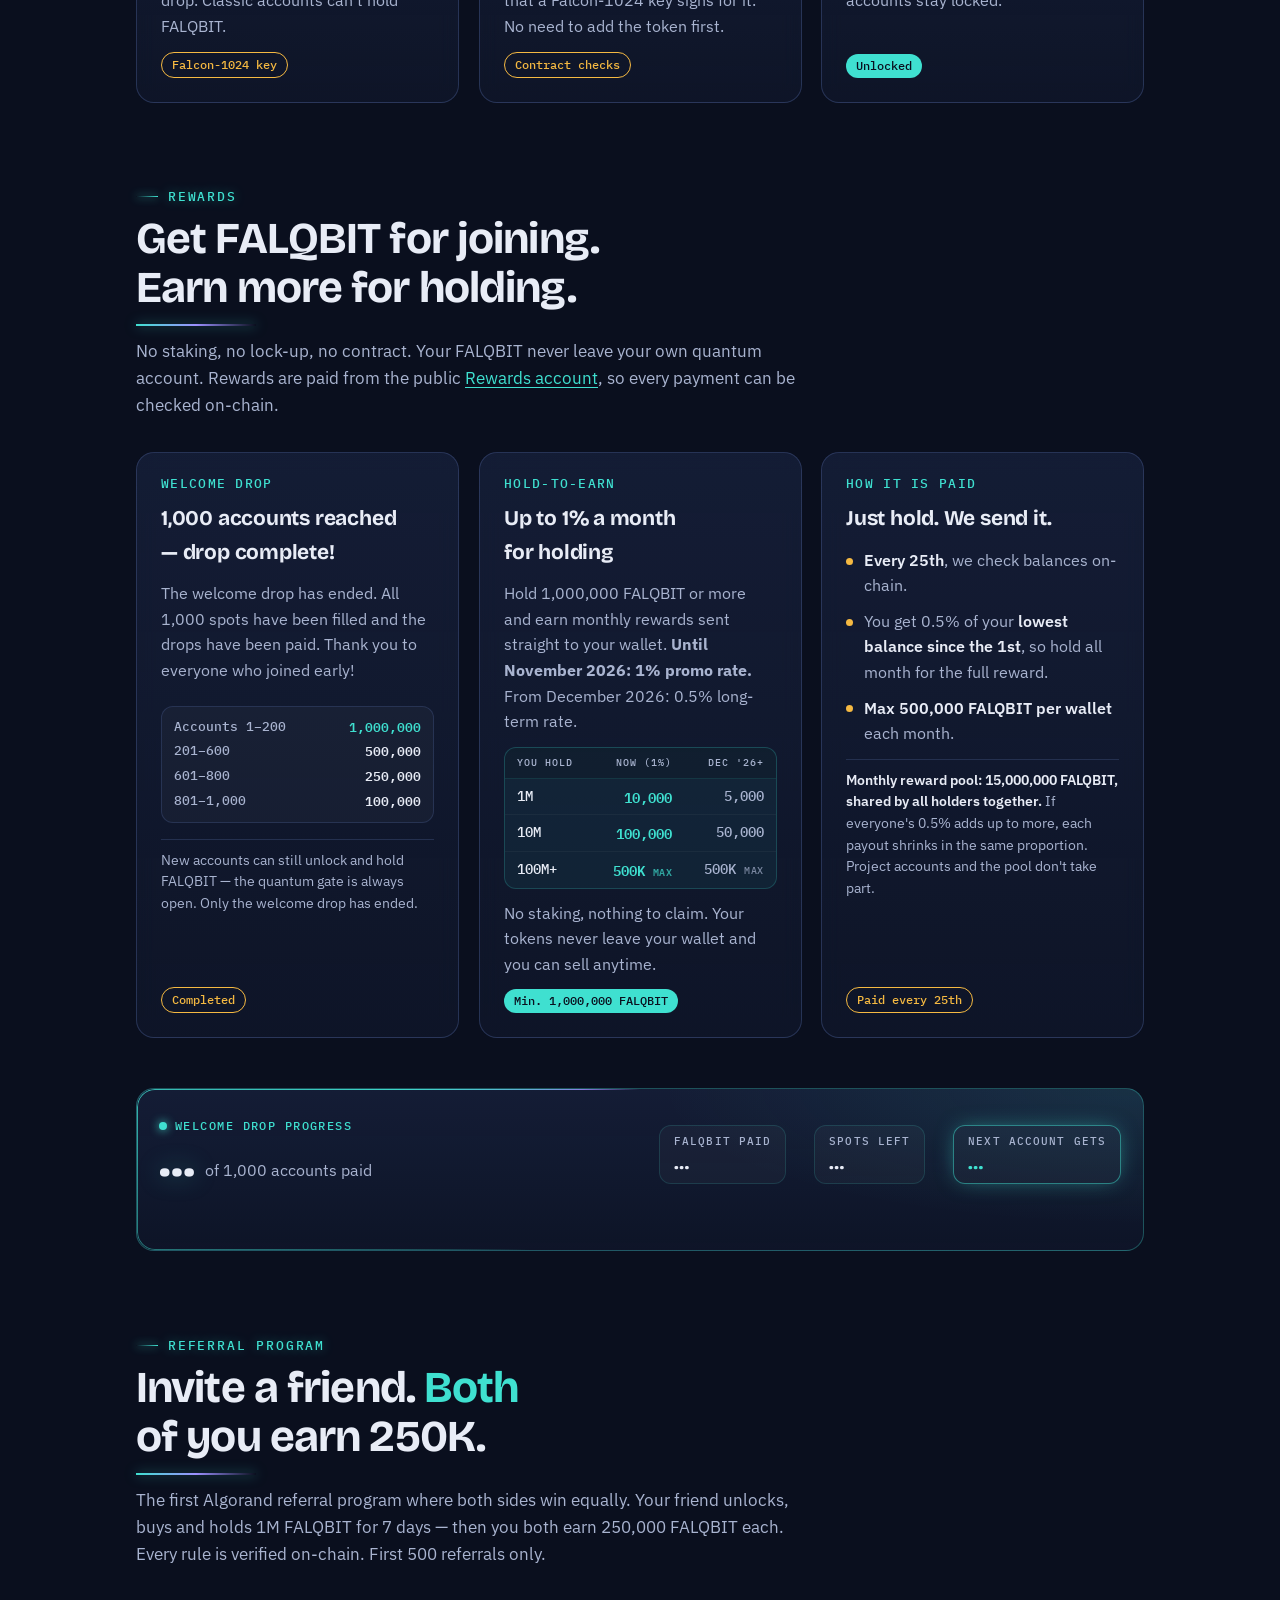
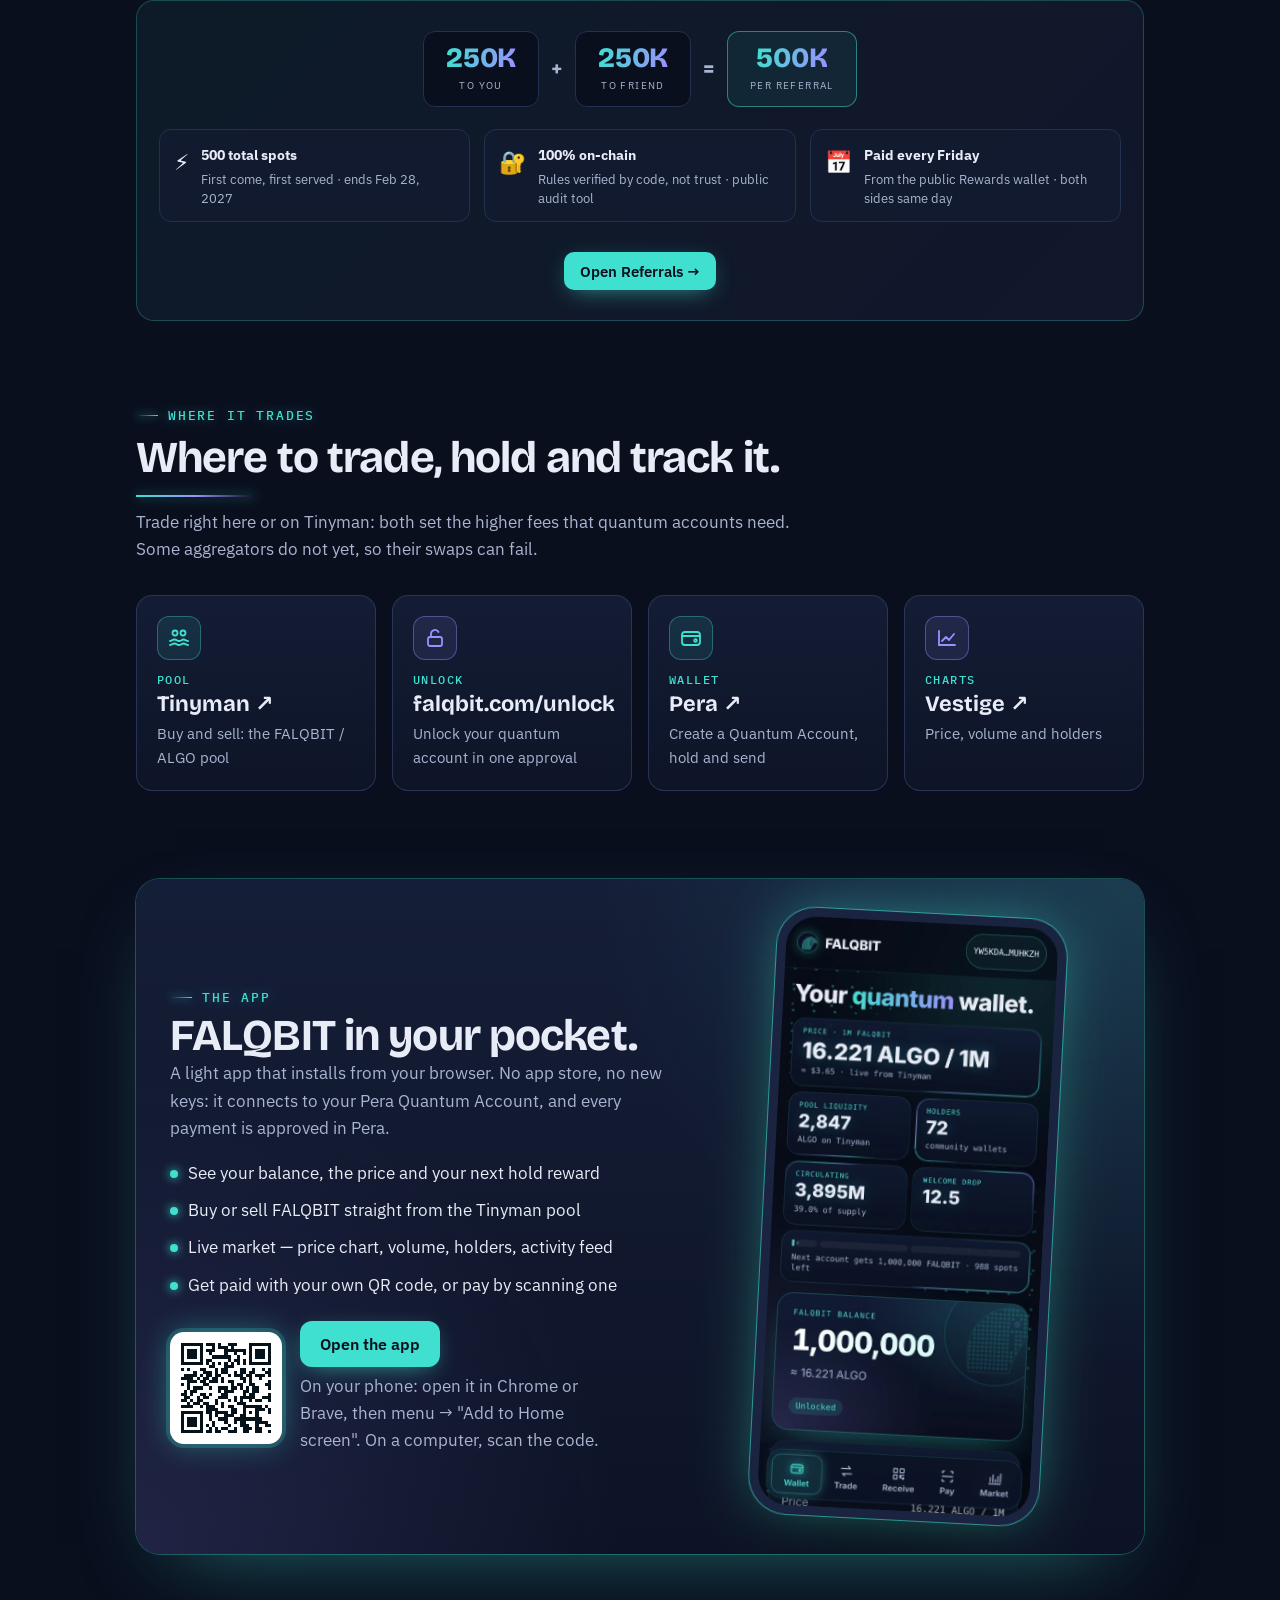
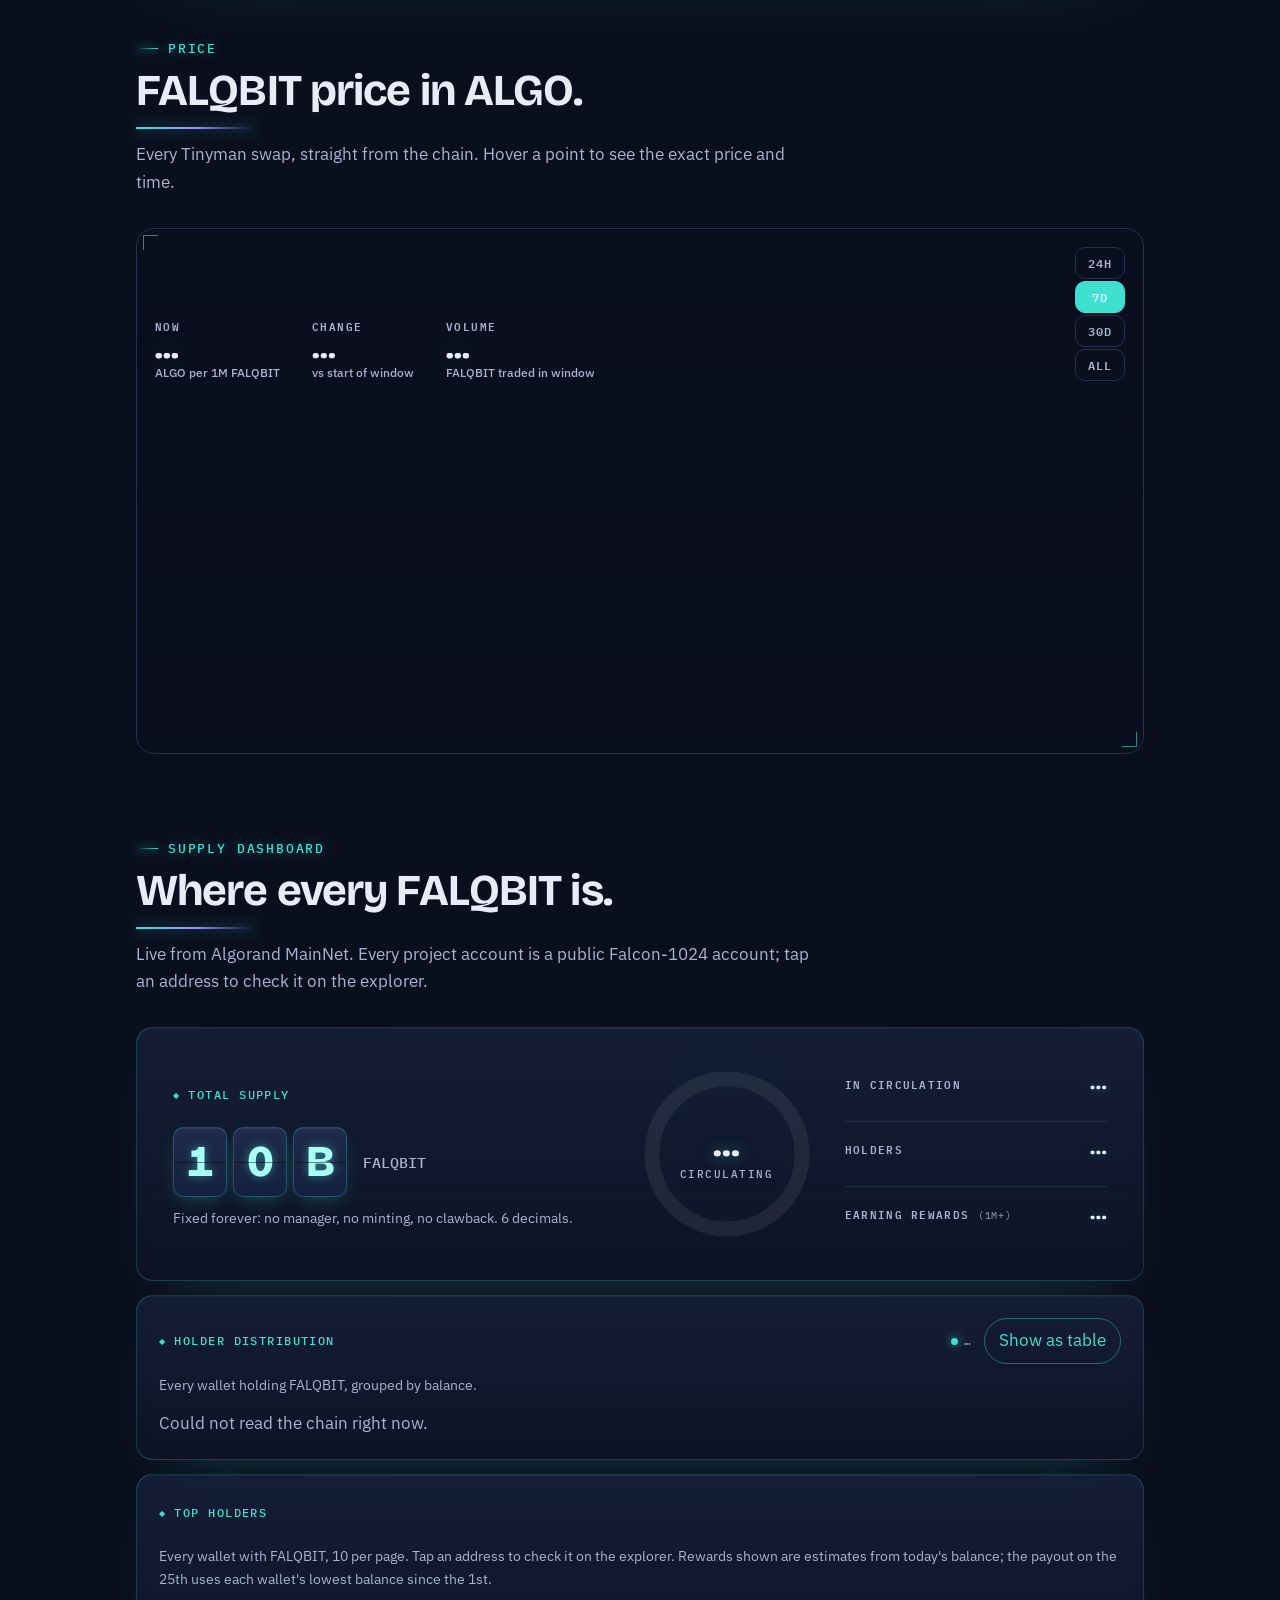
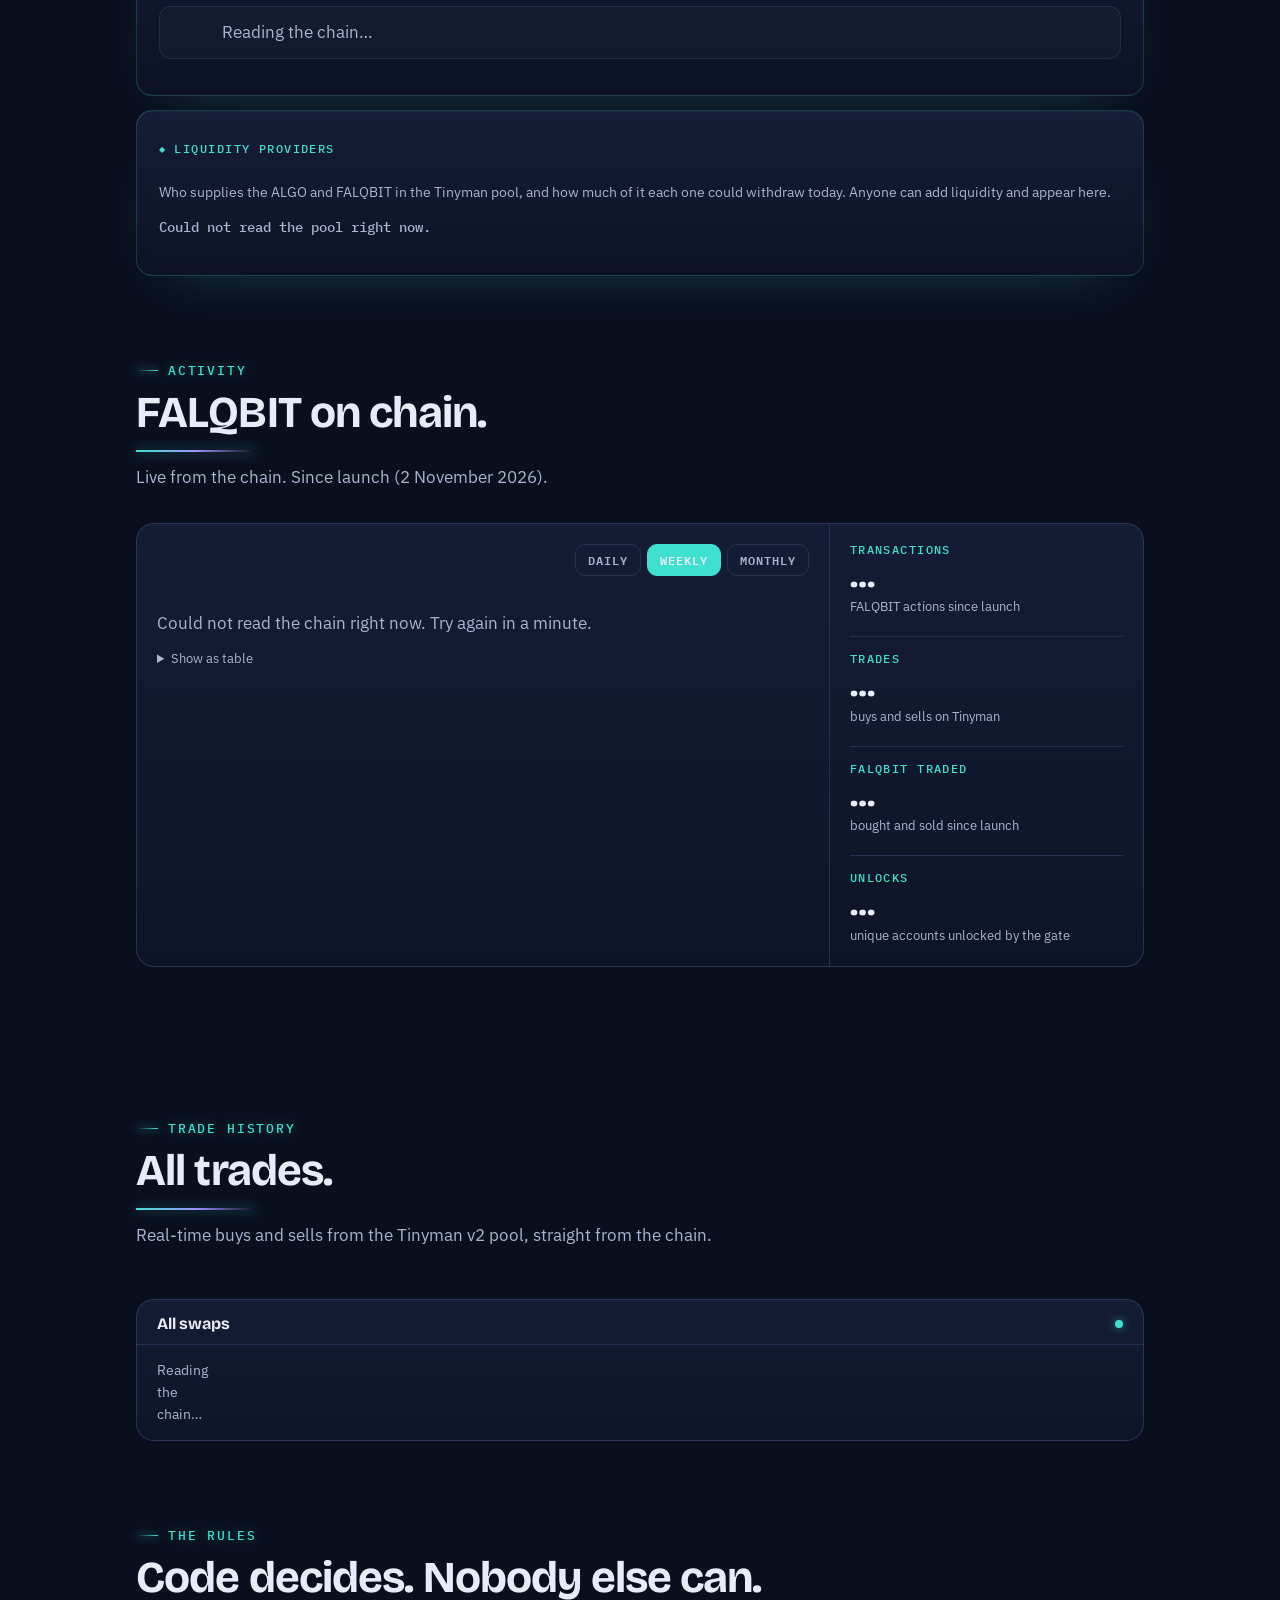
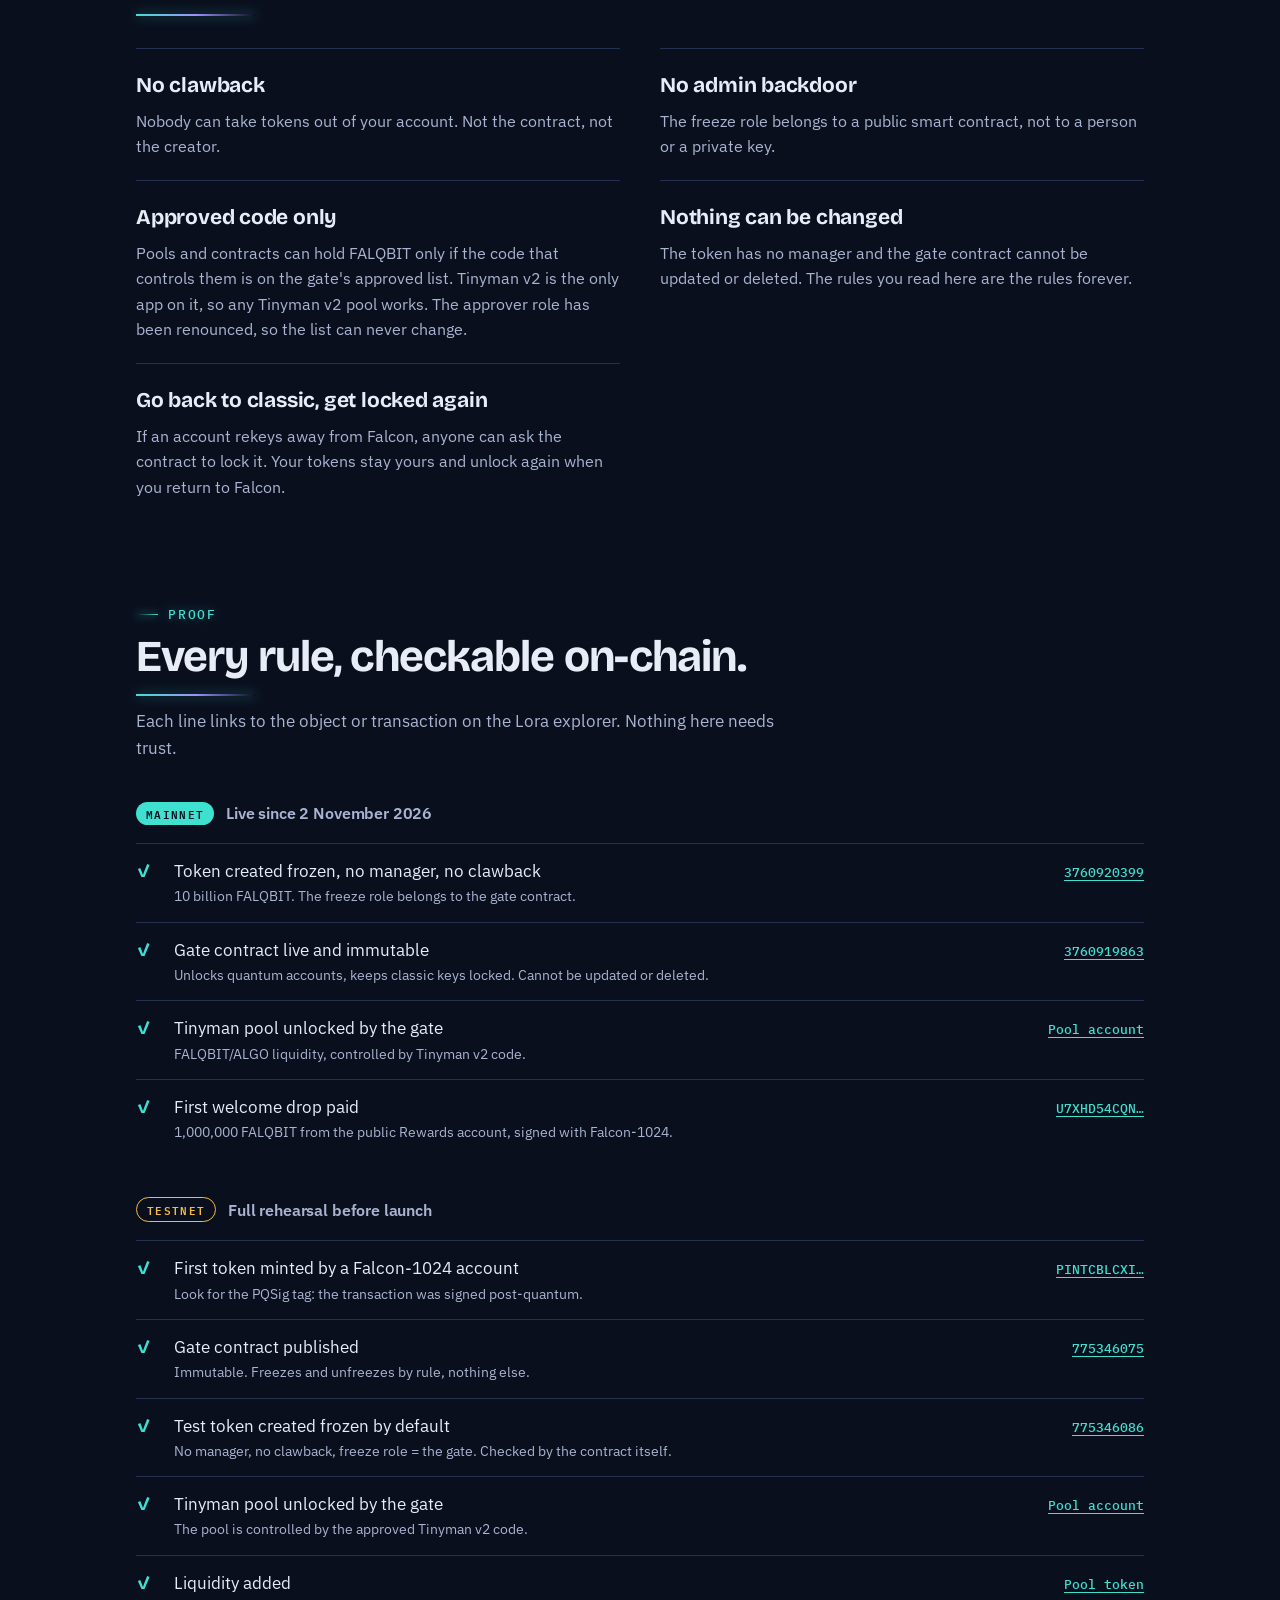
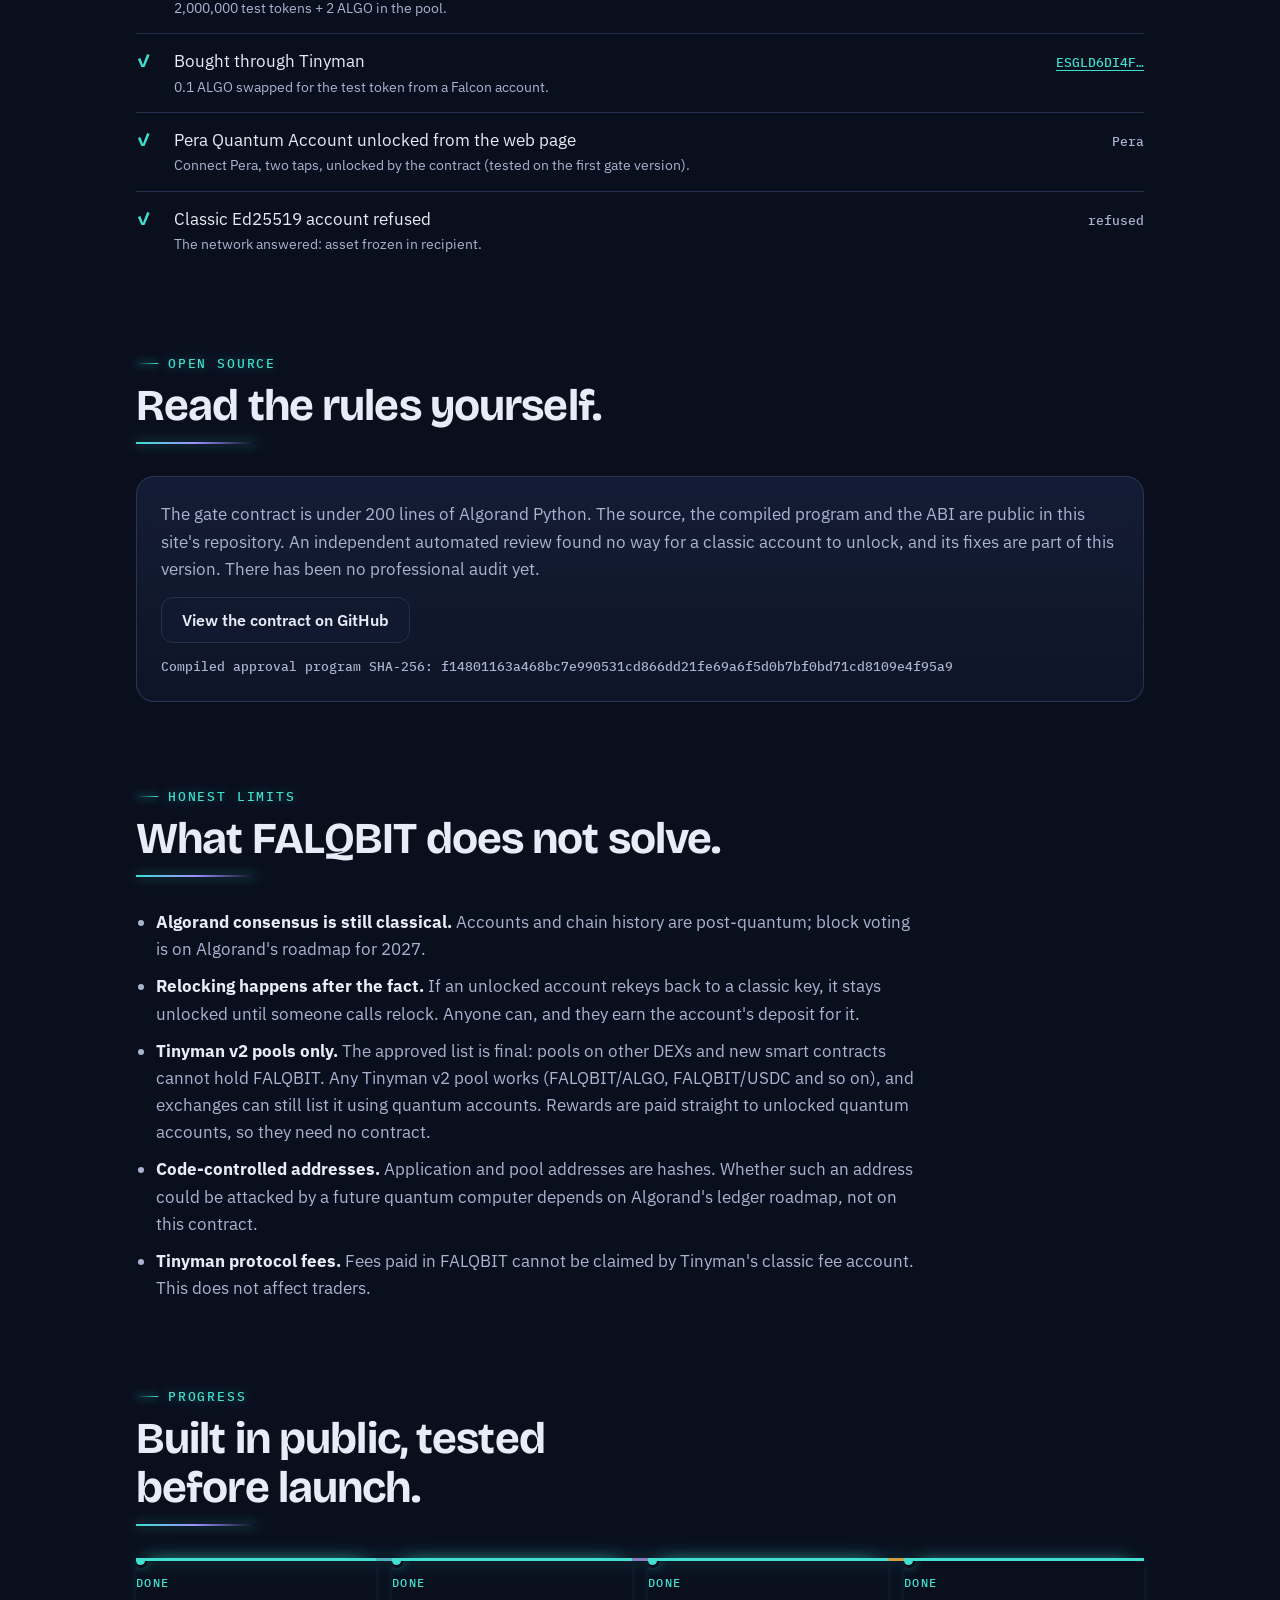
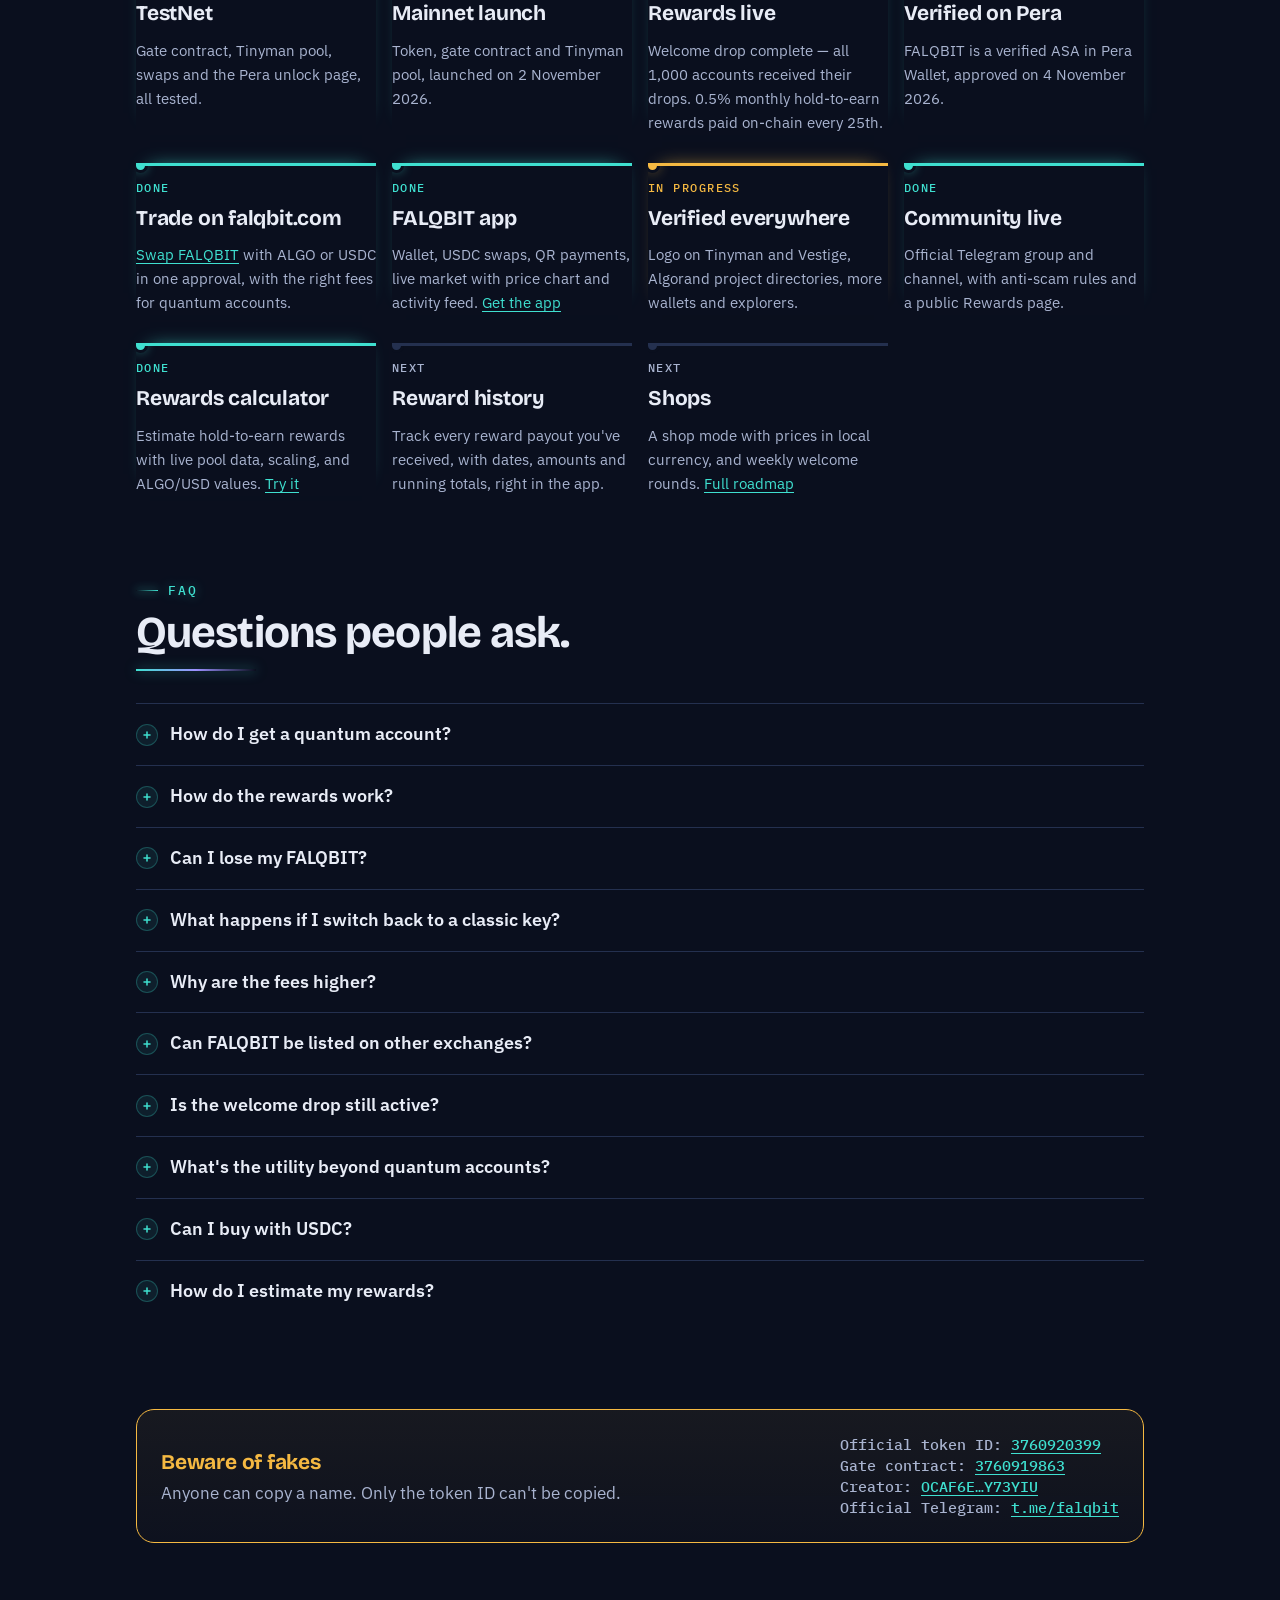
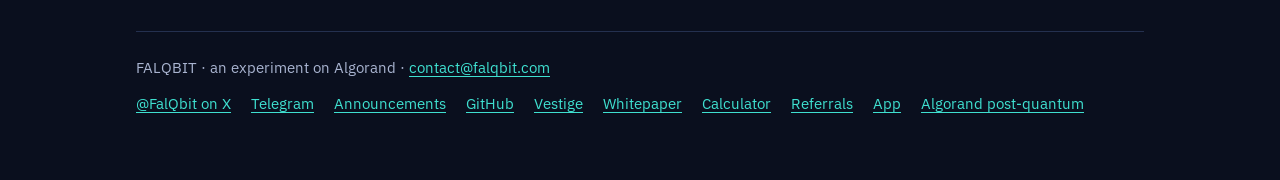
==== commit a2d243ed: "Add files via upload" ====
--- a/index.html
+++ b/index.html
@@ -1926,22 +1926,28 @@
     <div class="sec-head">
       <p class="eyebrow">Activity</p>
       <h2 id="h-activity">FALQBIT on chain.</h2>
-      <p class="muted">The last 14 days, day by day (UTC). Live from the chain.</p>
+      <p class="muted">Live from the chain. Since launch (2 November 2026).</p>
     </div>
     <div class="act">
       <div class="act-chart">
+        <div style="display:flex;gap:6px;justify-content:flex-end;margin-bottom:10px;flex-wrap:wrap" role="tablist" aria-label="Time granularity">
+          <button type="button" class="pc-tab act-tab" data-view="daily">Daily</button>
+          <button type="button" class="pc-tab act-tab active" data-view="weekly">Weekly</button>
+          <button type="button" class="pc-tab act-tab" data-view="monthly">Monthly</button>
+        </div>
         <div class="act-legend" id="act-legend"></div>
         <div class="act-plot" id="act-plot"><p class="muted">Reading the chain…</p></div>
         <div class="act-tip" id="act-tip" hidden></div>
-        <details class="act-table"><summary>Show as table</summary><div class="htable-wrap"><table class="htable"><thead><tr><th scope="col">Day</th><th scope="col">Buys</th><th scope="col">Sells</th><th scope="col">Unlocks</th><th scope="col">Transfers</th></tr></thead><tbody id="act-rows"></tbody></table></div></details>
+        <details class="act-table"><summary>Show as table</summary><div class="htable-wrap"><table class="htable"><thead><tr><th scope="col">Period</th><th scope="col">Buys</th><th scope="col">Sells</th><th scope="col">Unlocks</th><th scope="col">Transfers</th></tr></thead><tbody id="act-rows"></tbody></table></div></details>
       </div>
       <div class="act-stats">
-        <div><span class="k">Transactions</span><span class="v" id="act-tx">…</span><span class="s">FALQBIT actions, last 14 days</span></div>
+        <div><span class="k">Transactions</span><span class="v" id="act-tx">…</span><span class="s">FALQBIT actions since launch</span></div>
         <div><span class="k">Trades</span><span class="v" id="act-trades">…</span><span class="s" id="act-trades-s">buys and sells on Tinyman</span></div>
-        <div><span class="k">FALQBIT traded</span><span class="v" id="act-vol">…</span><span class="s">bought and sold, last 14 days</span></div>
-        <div><span class="k">Unlocks</span><span class="v" id="act-unl">…</span><span class="s">accounts unlocked by the gate</span></div>
+        <div><span class="k">FALQBIT traded</span><span class="v" id="act-vol">…</span><span class="s">bought and sold since launch</span></div>
+        <div><span class="k">Unlocks</span><span class="v" id="act-unl">…</span><span class="s">unique accounts unlocked by the gate</span></div>
       </div>
     </div>
+    <p class="muted" id="act-recent" style="margin-top:14px;font-size:13px;text-align:center">&nbsp;</p>
   </section>
 
   <section class="sec reveal" id="recent-trades" aria-labelledby="h-trades">
@@ -2508,54 +2514,115 @@
       var hr = $("h-rows"); if (hr && hr.querySelector("td.muted")) hr.innerHTML = "<tr><td colspan=\"4\" class=\"muted\">Could not read the chain right now. Try again in a minute.</td></tr>";
     });
   }
-  // ---- activity: last 14 days of FALQBIT actions ----
+  // ---- activity: all FALQBIT actions since launch, viewable as daily / weekly / monthly ----
   var POOL_ADDR = "CEQH5WNK3VFUVGZ6WET7GO2JLZVYY7BDPCN74LGWEUWC5WCMPYU7M7VCIA";
+  var LAUNCH_ISO = "2026-11-02T00:00:00Z";
   var SERIES = [["buys", "Buys", "#1F9E94"], ["sells", "Sells", "#7A6EE6"], ["unlocks", "Unlocks", "#B97F18"], ["transfers", "Transfers", "#4C7FDB"]];
+  var ACT_VIEW = "weekly", ACT_DAYS = null;
   function allTx(after, next, acc) {
     acc = acc || [];
     return fetchJSON(IDX + "/v2/assets/" + ASSET + "/transactions?limit=1000&after-time=" + encodeURIComponent(after) + (next ? "&next=" + encodeURIComponent(next) : ""))
-      .then(function (j) { acc = acc.concat(j.transactions || []); return j["next-token"] && (j.transactions || []).length && acc.length < 20000 ? allTx(after, j["next-token"], acc) : acc; });
+      .then(function (j) { acc = acc.concat(j.transactions || []); return j["next-token"] && (j.transactions || []).length && acc.length < 30000 ? allTx(after, j["next-token"], acc) : acc; });
   }
   function dayKey(t) { return new Date(t * 1000).toISOString().slice(0, 10); }
+  function aggregateBuckets(days, period) {
+    if (period === "daily") return days.slice();
+    var buckets = [], cur = null;
+    if (period === "weekly") {
+      for (var i = 0; i < days.length; i++) {
+        if (i % 7 === 0) {
+          cur = { date: days[i].date, key: days[i].key, buys: 0, sells: 0, unlocks: 0, transfers: 0 };
+          cur.label = days[i].date.toLocaleDateString("en-GB", { day: "numeric", month: "short", timeZone: "UTC" });
+          cur.tipLabel = "Week of " + cur.label;
+          buckets.push(cur);
+        }
+        cur.buys += days[i].buys; cur.sells += days[i].sells; cur.unlocks += days[i].unlocks; cur.transfers += days[i].transfers;
+      }
+      return buckets;
+    }
+    if (period === "monthly") {
+      var lastMonth = null;
+      for (var j = 0; j < days.length; j++) {
+        var dd = days[j].date;
+        var m = dd.getUTCFullYear() + "-" + dd.getUTCMonth();
+        if (m !== lastMonth) {
+          cur = { date: new Date(Date.UTC(dd.getUTCFullYear(), dd.getUTCMonth(), 1)), key: m, buys: 0, sells: 0, unlocks: 0, transfers: 0 };
+          cur.label = cur.date.toLocaleDateString("en-GB", { month: "short", year: "numeric", timeZone: "UTC" });
+          cur.tipLabel = cur.label;
+          buckets.push(cur);
+          lastMonth = m;
+        }
+        cur.buys += days[j].buys; cur.sells += days[j].sells; cur.unlocks += days[j].unlocks; cur.transfers += days[j].transfers;
+      }
+      return buckets;
+    }
+    return days;
+  }
   function loadActivity() {
-    var now = new Date(); var start = new Date(Date.UTC(now.getUTCFullYear(), now.getUTCMonth(), now.getUTCDate() - 13));
-    var days = []; for (var d = 0; d < 14; d++) { var x = new Date(start.getTime() + d * 86400000); days.push({ key: x.toISOString().slice(0, 10), date: x, buys: 0, sells: 0, unlocks: 0, transfers: 0 }); }
+    var now = new Date();
+    var startMs = Date.parse(LAUNCH_ISO);
+    var todayStart = Date.UTC(now.getUTCFullYear(), now.getUTCMonth(), now.getUTCDate());
+    var nDays = Math.max(1, Math.ceil((todayStart - startMs) / 86400000) + 1);
+    var days = [];
+    for (var di = 0; di < nDays; di++) {
+      var x = new Date(startMs + di * 86400000);
+      var d = { key: x.toISOString().slice(0, 10), date: x, buys: 0, sells: 0, unlocks: 0, transfers: 0 };
+      d.label = x.toLocaleDateString("en-GB", { day: "numeric", month: "short", timeZone: "UTC" });
+      d.tipLabel = x.toLocaleDateString("en-GB", { weekday: "short", day: "numeric", month: "short", timeZone: "UTC" });
+      days.push(d);
+    }
     var byKey = {}; days.forEach(function (d) { byKey[d.key] = d; });
-    allTx(start.toISOString()).then(function (roots) {
-      var vol = 0, seen = {};
+    allTx(LAUNCH_ISO).then(function (roots) {
+      var vol = 0, seen = {}, unlockedAccs = {};
       function walk(t, time) {
         var k = byKey[dayKey(time)];
-        if (k) {
-          var a = t["asset-transfer-transaction"], f = t["asset-freeze-transaction"];
-          if (t["tx-type"] === "axfer" && a && a["asset-id"] === ASSET && a.amount > 0) {
-            if (t.sender === POOL_ADDR) { k.buys++; vol += a.amount / 1e6; }
-            else if (a.receiver === POOL_ADDR) { k.sells++; vol += a.amount / 1e6; }
-            else k.transfers++;
-          } else if (t["tx-type"] === "afrz" && f && f["asset-id"] === ASSET && f["new-freeze-status"] === false) k.unlocks++;
+        var a = t["asset-transfer-transaction"], f = t["asset-freeze-transaction"];
+        if (t["tx-type"] === "axfer" && a && a["asset-id"] === ASSET && a.amount > 0) {
+          if (t.sender === POOL_ADDR) { if (k) k.buys++; vol += a.amount / 1e6; }
+          else if (a.receiver === POOL_ADDR) { if (k) k.sells++; vol += a.amount / 1e6; }
+          else { if (k) k.transfers++; }
+        } else if (t["tx-type"] === "afrz" && f && f["asset-id"] === ASSET && f["new-freeze-status"] === false) {
+          if (k) k.unlocks++;
+          if (f["freeze-account"]) unlockedAccs[f["freeze-account"]] = 1;
         }
         (t["inner-txns"] || []).forEach(function (it) { walk(it, time); });
       }
       roots.forEach(function (t) { if (seen[t.id]) return; seen[t.id] = 1; walk(t, t["round-time"]); });
-      drawActivity(days);
-      var tot = days.reduce(function (s, d) { return s + d.buys + d.sells + d.unlocks + d.transfers; }, 0);
-      var b = days.reduce(function (s, d) { return s + d.buys; }, 0), sl = days.reduce(function (s, d) { return s + d.sells; }, 0);
-      $("act-tx").textContent = fmt(tot, 0);
-      $("act-trades").textContent = fmt(b + sl, 0);
-      $("act-trades-s").textContent = fmt(b, 0) + " buys · " + fmt(sl, 0) + " sells on Tinyman";
+      ACT_DAYS = days;
+      drawActivity(aggregateBuckets(days, ACT_VIEW));
+      // cumulative headline stats (since launch)
+      var cumTot = days.reduce(function (s, d) { return s + d.buys + d.sells + d.unlocks + d.transfers; }, 0);
+      var cumB = days.reduce(function (s, d) { return s + d.buys; }, 0);
+      var cumS = days.reduce(function (s, d) { return s + d.sells; }, 0);
+      $("act-tx").textContent = fmt(cumTot, 0);
+      $("act-trades").textContent = fmt(cumB + cumS, 0);
+      $("act-trades-s").textContent = fmt(cumB, 0) + " buys · " + fmt(cumS, 0) + " sells on Tinyman";
       $("act-vol").textContent = vol >= 1e9 ? fmt(vol / 1e9, 2) + "B" : vol >= 1e6 ? fmt(vol / 1e6, 1) + "M" : fmt(vol, 0);
-      $("act-unl").textContent = fmt(days.reduce(function (s, d) { return s + d.unlocks; }, 0), 0);
+      $("act-unl").textContent = fmt(Object.keys(unlockedAccs).length, 0);
+      // small recent indicator (last 14 days) below
+      var rEl = $("act-recent");
+      if (rEl) {
+        var recent14 = days.slice(-14);
+        var rTx = recent14.reduce(function (s, d) { return s + d.buys + d.sells + d.unlocks + d.transfers; }, 0);
+        var rTr = recent14.reduce(function (s, d) { return s + d.buys + d.sells; }, 0);
+        var rUn = recent14.reduce(function (s, d) { return s + d.unlocks; }, 0);
+        rEl.innerHTML = "Last 14 days: <b>" + fmt(rTx, 0) + "</b> actions · <b>" + fmt(rTr, 0) + "</b> trades · <b>" + fmt(rUn, 0) + "</b> unlocks";
+      }
     }).catch(function () { $("act-plot").innerHTML = "<p class=\"muted\">Could not read the chain right now. Try again in a minute.</p>"; });
   }
   function niceMax(v) { var raw = Math.max(1, v / 4), p = Math.pow(10, Math.floor(Math.log10(raw))); var step = [1, 2, 5, 10].map(function (m) { return m * p; }).find(function (s) { return s >= raw; }); return Math.max(1, Math.ceil(step)) * 4; }
-  var lastDays = null, rz = null;
-  window.addEventListener("resize", function () { clearTimeout(rz); rz = setTimeout(function () { if (lastDays) drawActivity(lastDays); }, 200); });
-  function drawActivity(days) {
-    lastDays = days;
+  var lastBuckets = null, rz = null;
+  window.addEventListener("resize", function () { clearTimeout(rz); rz = setTimeout(function () { if (lastBuckets) drawActivity(lastBuckets); }, 200); });
+  function drawActivity(buckets) {
+    lastBuckets = buckets;
     var W = Math.max(300, Math.round($("act-plot").clientWidth || 640)), H = W < 500 ? 220 : 260, L = 34, R = 8, T = 10, B = 26, pw = W - L - R, ph = H - T - B;
-    var max = niceMax(Math.max.apply(null, days.map(function (d) { return d.buys + d.sells + d.unlocks + d.transfers; }).concat([1])));
-    var bw = pw / days.length, barW = Math.max(6, bw * 0.62), svg = "";
+    var max = niceMax(Math.max.apply(null, buckets.map(function (d) { return d.buys + d.sells + d.unlocks + d.transfers; }).concat([1])));
+    var bw = pw / buckets.length, barW = Math.max(6, bw * 0.62), svg = "";
     for (var g = 0; g <= 4; g++) { var gy = T + ph - ph * g / 4; svg += "<line class=\"grid\" x1=\"" + L + "\" x2=\"" + (W - R) + "\" y1=\"" + gy + "\" y2=\"" + gy + "\"/><text class=\"ax\" x=\"" + (L - 8) + "\" y=\"" + (gy + 4) + "\" text-anchor=\"end\">" + fmt(max * g / 4, 0) + "</text>"; }
-    days.forEach(function (d, i) {
+    // adaptive x-axis label frequency: more buckets → fewer labels
+    var labelStep = buckets.length <= 8 ? 1 : buckets.length <= 16 ? 2 : buckets.length <= 32 ? 4 : Math.ceil(buckets.length / 8);
+    if (W < 500) labelStep = Math.max(labelStep, 2);
+    buckets.forEach(function (d, i) {
       var x = L + i * bw + (bw - barW) / 2, y = T + ph, parts = SERIES.filter(function (s) { return d[s[0]] > 0; });
       parts.forEach(function (s, j) {
         var h = ph * d[s[0]] / max, top = j === parts.length - 1, gap = j > 0 ? 2 : 0;
@@ -2564,17 +2631,18 @@
         else svg += "<rect fill=\"" + s[2] + "\" x=\"" + x + "\" y=\"" + yy + "\" width=\"" + barW + "\" height=\"" + hh + "\"/>";
         y = yy;
       });
-      if ((W < 500 ? i % 3 === 1 : i % 2 === 1) || days.length <= 7) svg += "<text class=\"ax\" x=\"" + (L + i * bw + bw / 2) + "\" y=\"" + (H - 8) + "\" text-anchor=\"middle\">" + d.date.toLocaleDateString("en-GB", { day: "numeric", month: "short", timeZone: "UTC" }) + "</text>";
+      if (i % labelStep === 0 || i === buckets.length - 1) svg += "<text class=\"ax\" x=\"" + (L + i * bw + bw / 2) + "\" y=\"" + (H - 8) + "\" text-anchor=\"middle\">" + (d.label || "") + "</text>";
       svg += "<rect class=\"hit\" data-i=\"" + i + "\" x=\"" + (L + i * bw) + "\" y=\"" + T + "\" width=\"" + bw + "\" height=\"" + ph + "\"/>";
     });
-    $("act-plot").innerHTML = "<svg viewBox=\"0 0 " + W + " " + H + "\" role=\"img\" aria-label=\"FALQBIT actions per day, last 14 days\">" + svg + "</svg>";
+    var ariaLabel = "FALQBIT actions per " + (ACT_VIEW === "monthly" ? "month" : ACT_VIEW === "weekly" ? "week" : "day") + ", since launch";
+    $("act-plot").innerHTML = "<svg viewBox=\"0 0 " + W + " " + H + "\" role=\"img\" aria-label=\"" + ariaLabel + "\">" + svg + "</svg>";
     $("act-legend").innerHTML = SERIES.map(function (s) { return "<span><i style=\"background:" + s[2] + "\"></i>" + s[1] + "</span>"; }).join("");
-    $("act-rows").innerHTML = days.slice().reverse().map(function (d) { return "<tr><td>" + d.key + "</td><td>" + d.buys + "</td><td>" + d.sells + "</td><td>" + d.unlocks + "</td><td>" + d.transfers + "</td></tr>"; }).join("");
+    $("act-rows").innerHTML = buckets.slice().reverse().map(function (d) { return "<tr><td>" + (d.tipLabel || d.label || d.key) + "</td><td>" + d.buys + "</td><td>" + d.sells + "</td><td>" + d.unlocks + "</td><td>" + d.transfers + "</td></tr>"; }).join("");
     var tip = $("act-tip"), wrap = $("act-plot").parentNode;
     $("act-plot").querySelectorAll(".hit").forEach(function (h) {
       h.addEventListener("mousemove", function (ev) {
-        var d = days[+h.dataset.i];
-        tip.innerHTML = "<b>" + d.date.toLocaleDateString("en-GB", { weekday: "short", day: "numeric", month: "short", timeZone: "UTC" }) + "</b>" + SERIES.map(function (s) { return "<div><span><i style=\"background:" + s[2] + "\"></i>" + s[1] + "</span><span>" + d[s[0]] + "</span></div>"; }).join("");
+        var d = buckets[+h.dataset.i];
+        tip.innerHTML = "<b>" + (d.tipLabel || d.label || d.key) + "</b>" + SERIES.map(function (s) { return "<div><span><i style=\"background:" + s[2] + "\"></i>" + s[1] + "</span><span>" + d[s[0]] + "</span></div>"; }).join("");
         tip.hidden = false;
         var rb = wrap.getBoundingClientRect(), x = ev.clientX - rb.left + 14, y = ev.clientY - rb.top + 14;
         if (x + 170 > rb.width) x = ev.clientX - rb.left - 180;
@@ -2583,6 +2651,15 @@
       h.addEventListener("mouseleave", function () { tip.hidden = true; });
     });
   }
+  // view toggle (Daily / Weekly / Monthly)
+  document.querySelectorAll(".act-tab").forEach(function (btn) {
+    btn.addEventListener("click", function () {
+      document.querySelectorAll(".act-tab").forEach(function (x) { x.classList.remove("active"); });
+      btn.classList.add("active");
+      ACT_VIEW = btn.dataset.view;
+      if (ACT_DAYS) drawActivity(aggregateBuckets(ACT_DAYS, ACT_VIEW));
+    });
+  });
   // ---- price chart: read every transaction involving the pool, group by atomic group, then every group whose balances
   // moved ALGO one way and FALQBIT the other is a swap. One point per swap, since launch. Zero external APIs.
   var PC_RAW = null, PC_RANGE = 7, PC_LOAD = null;
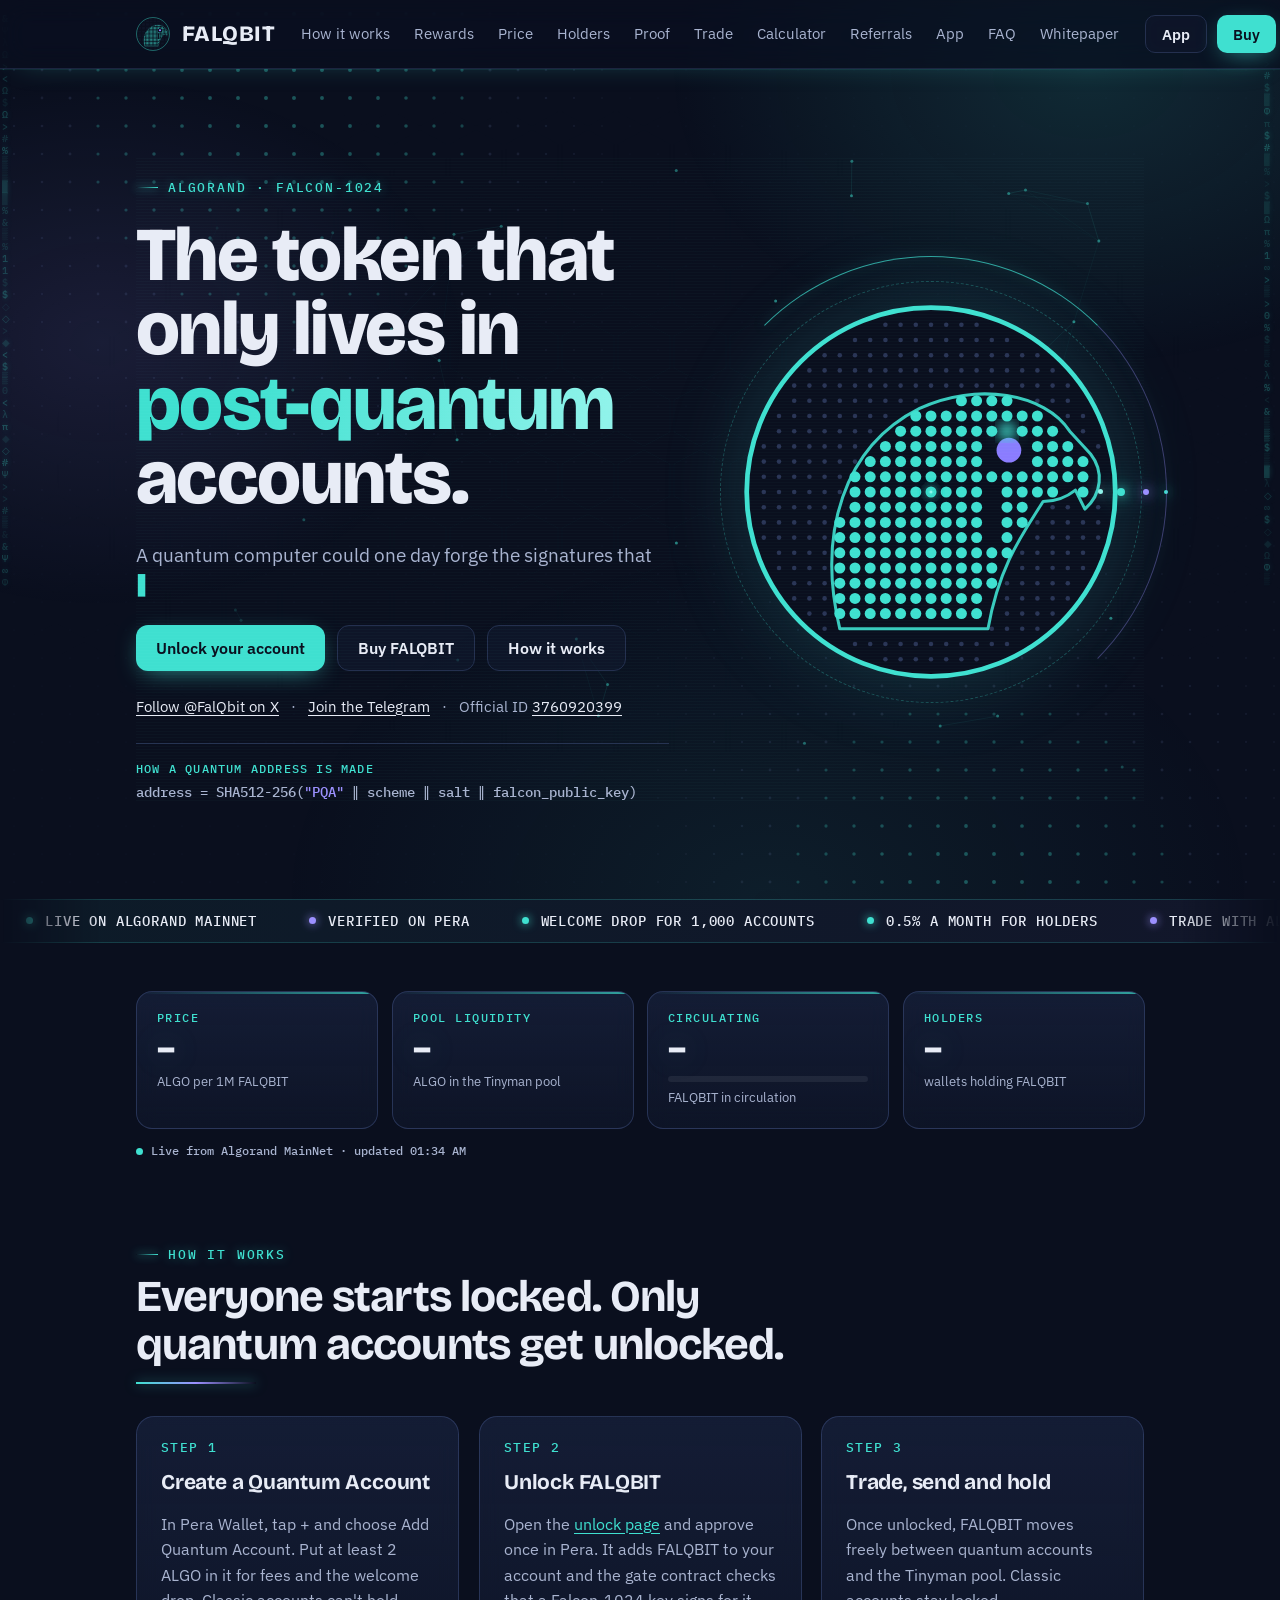
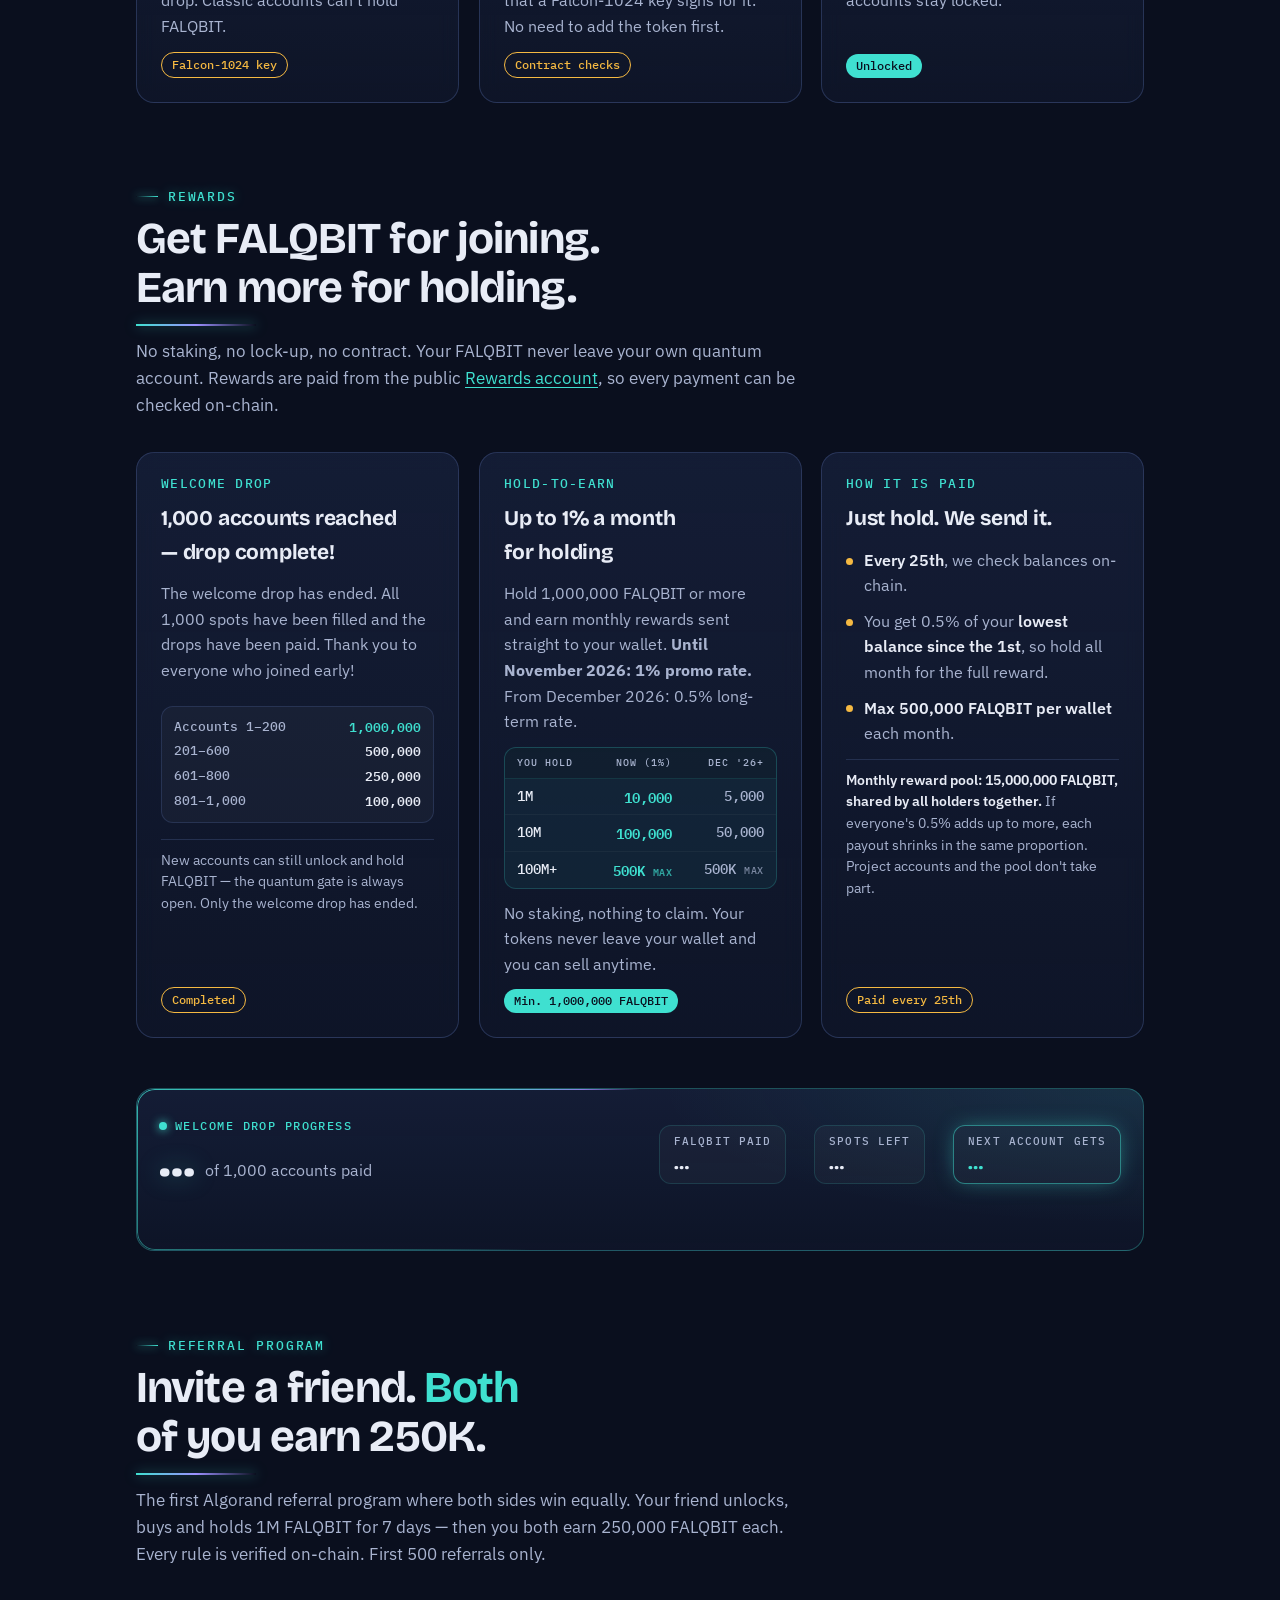
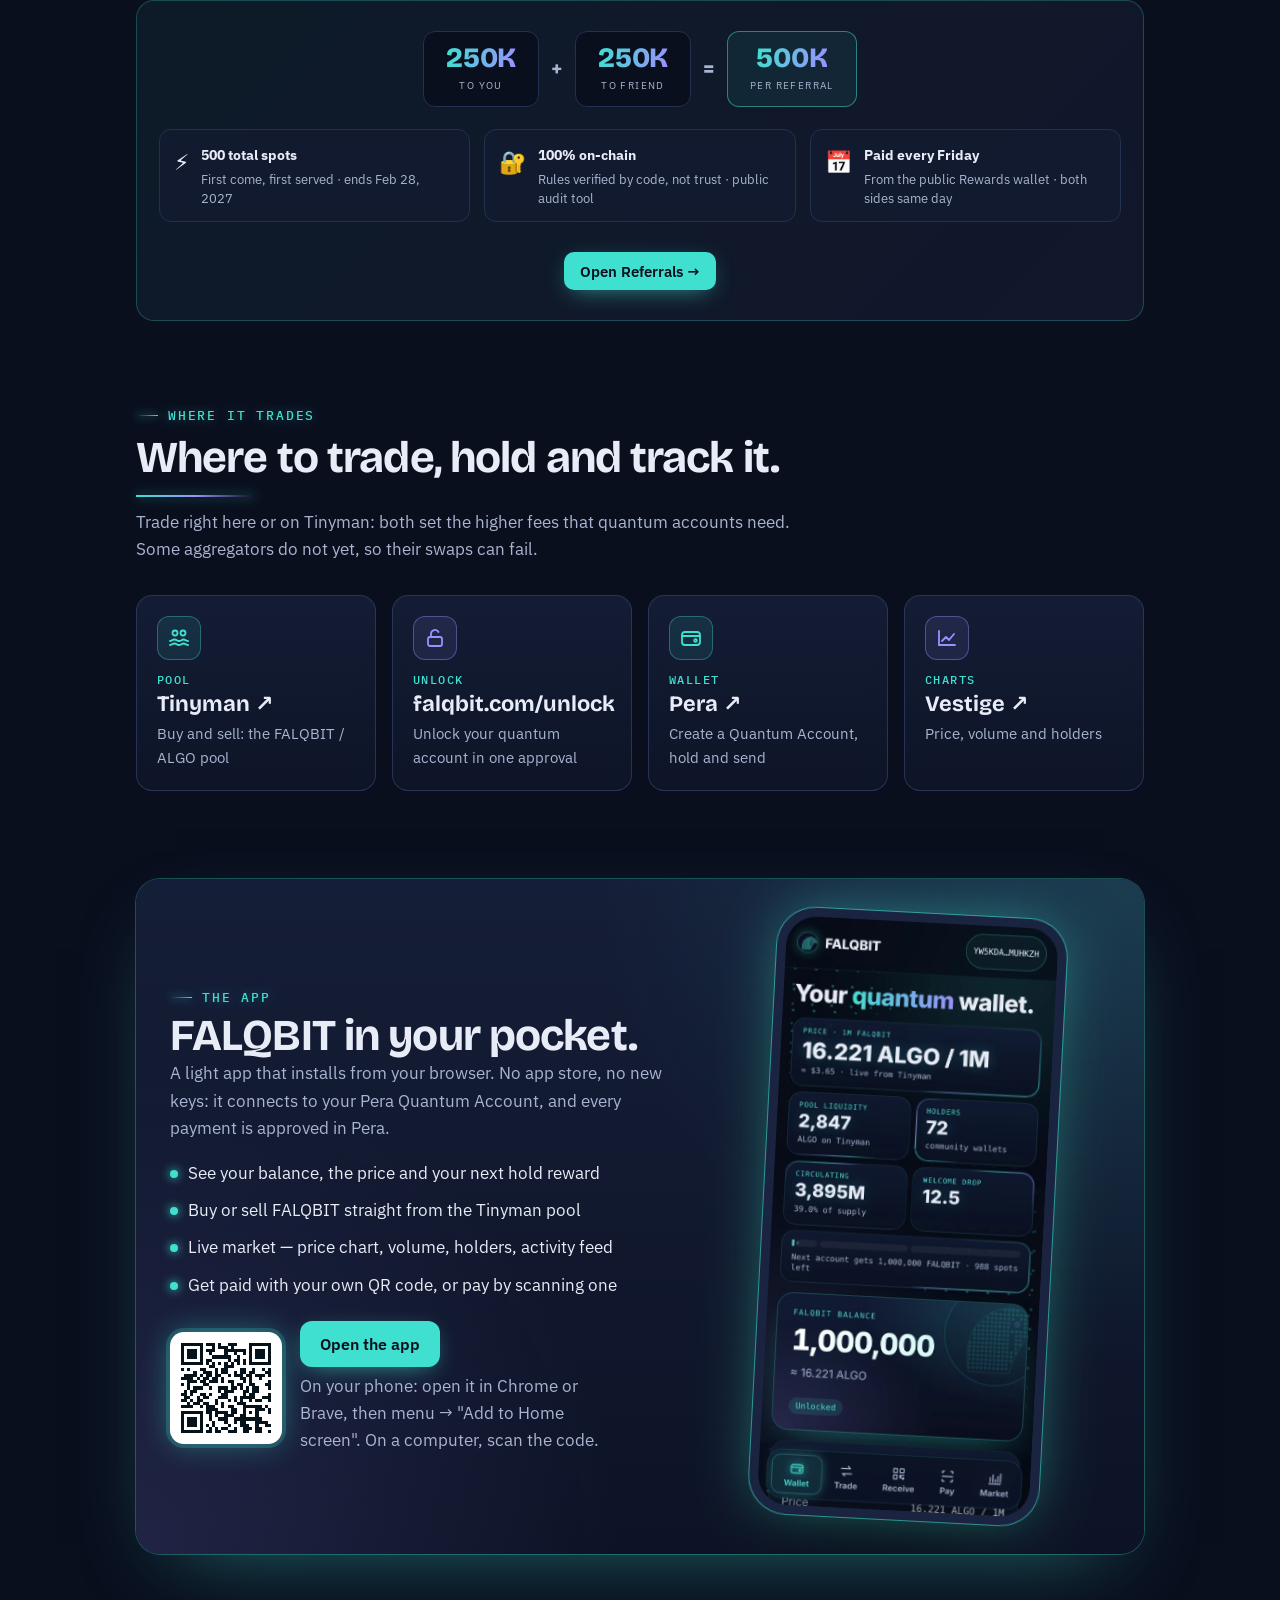
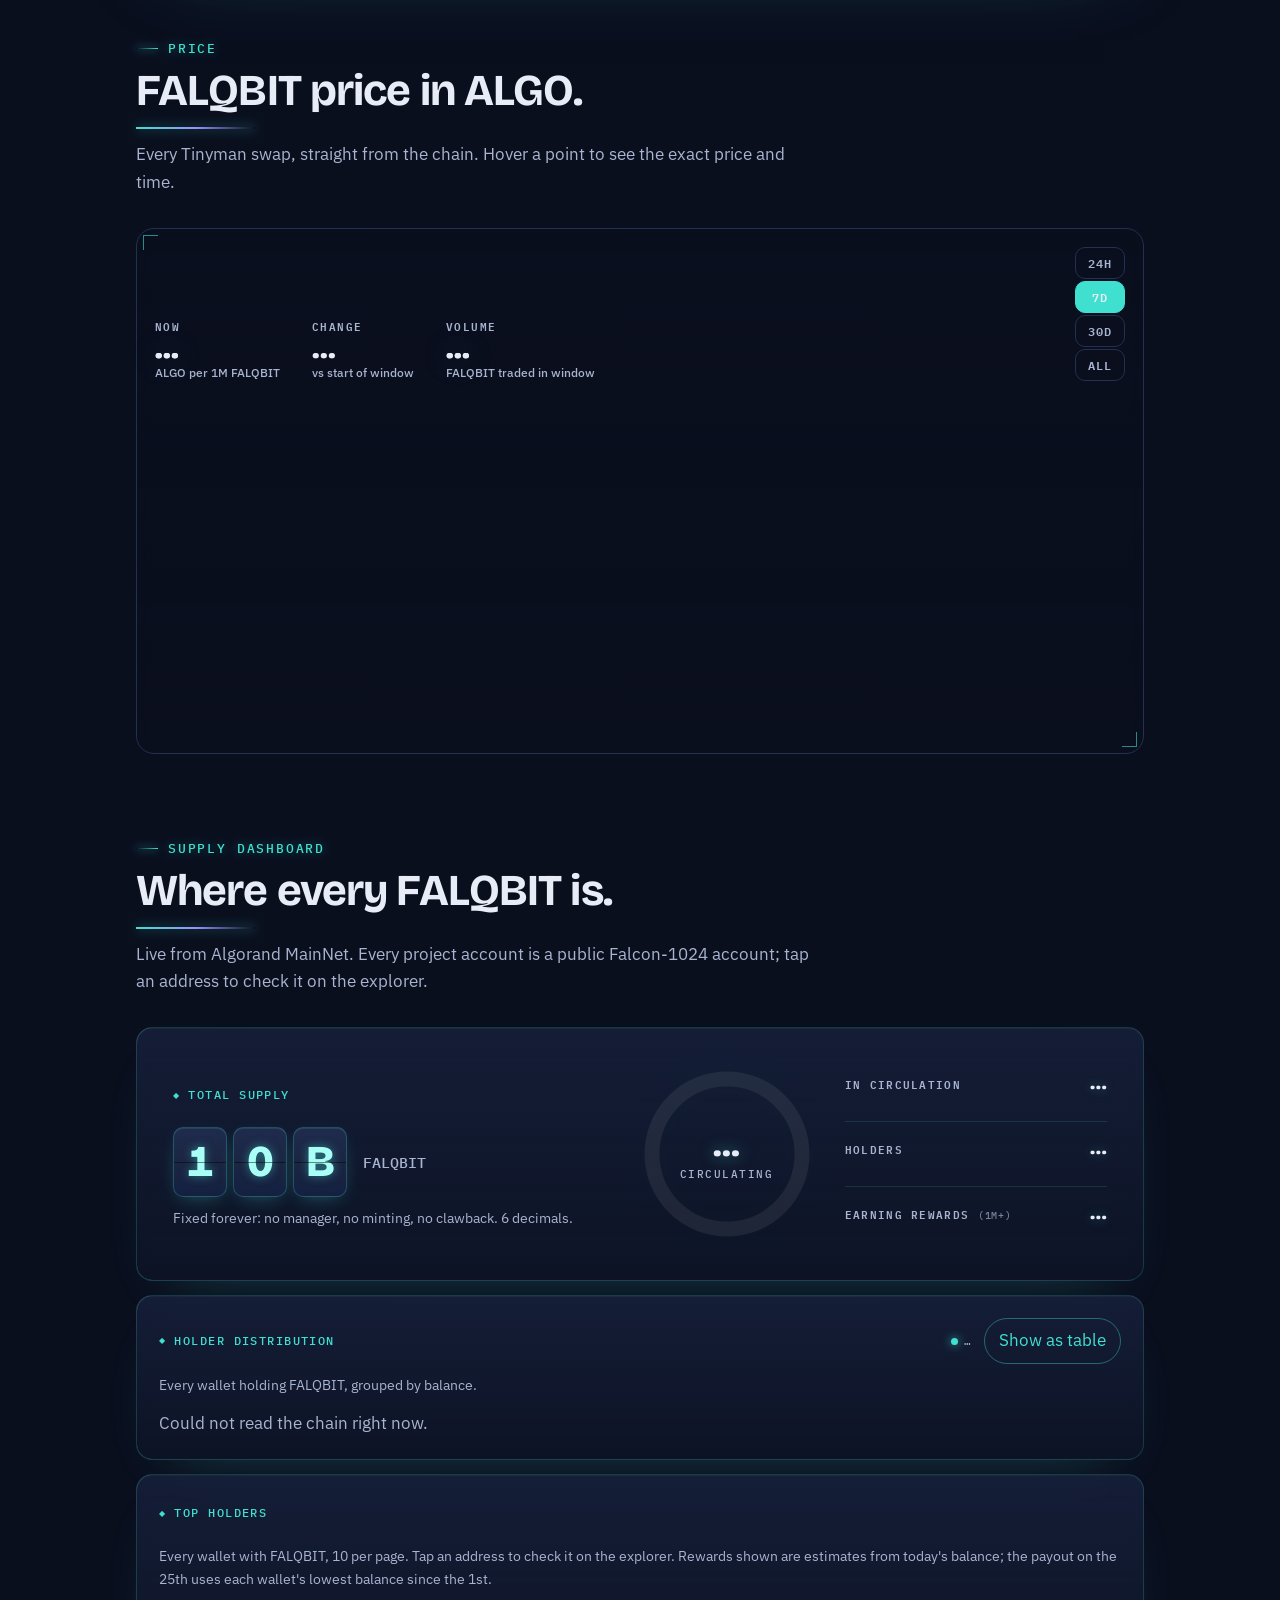
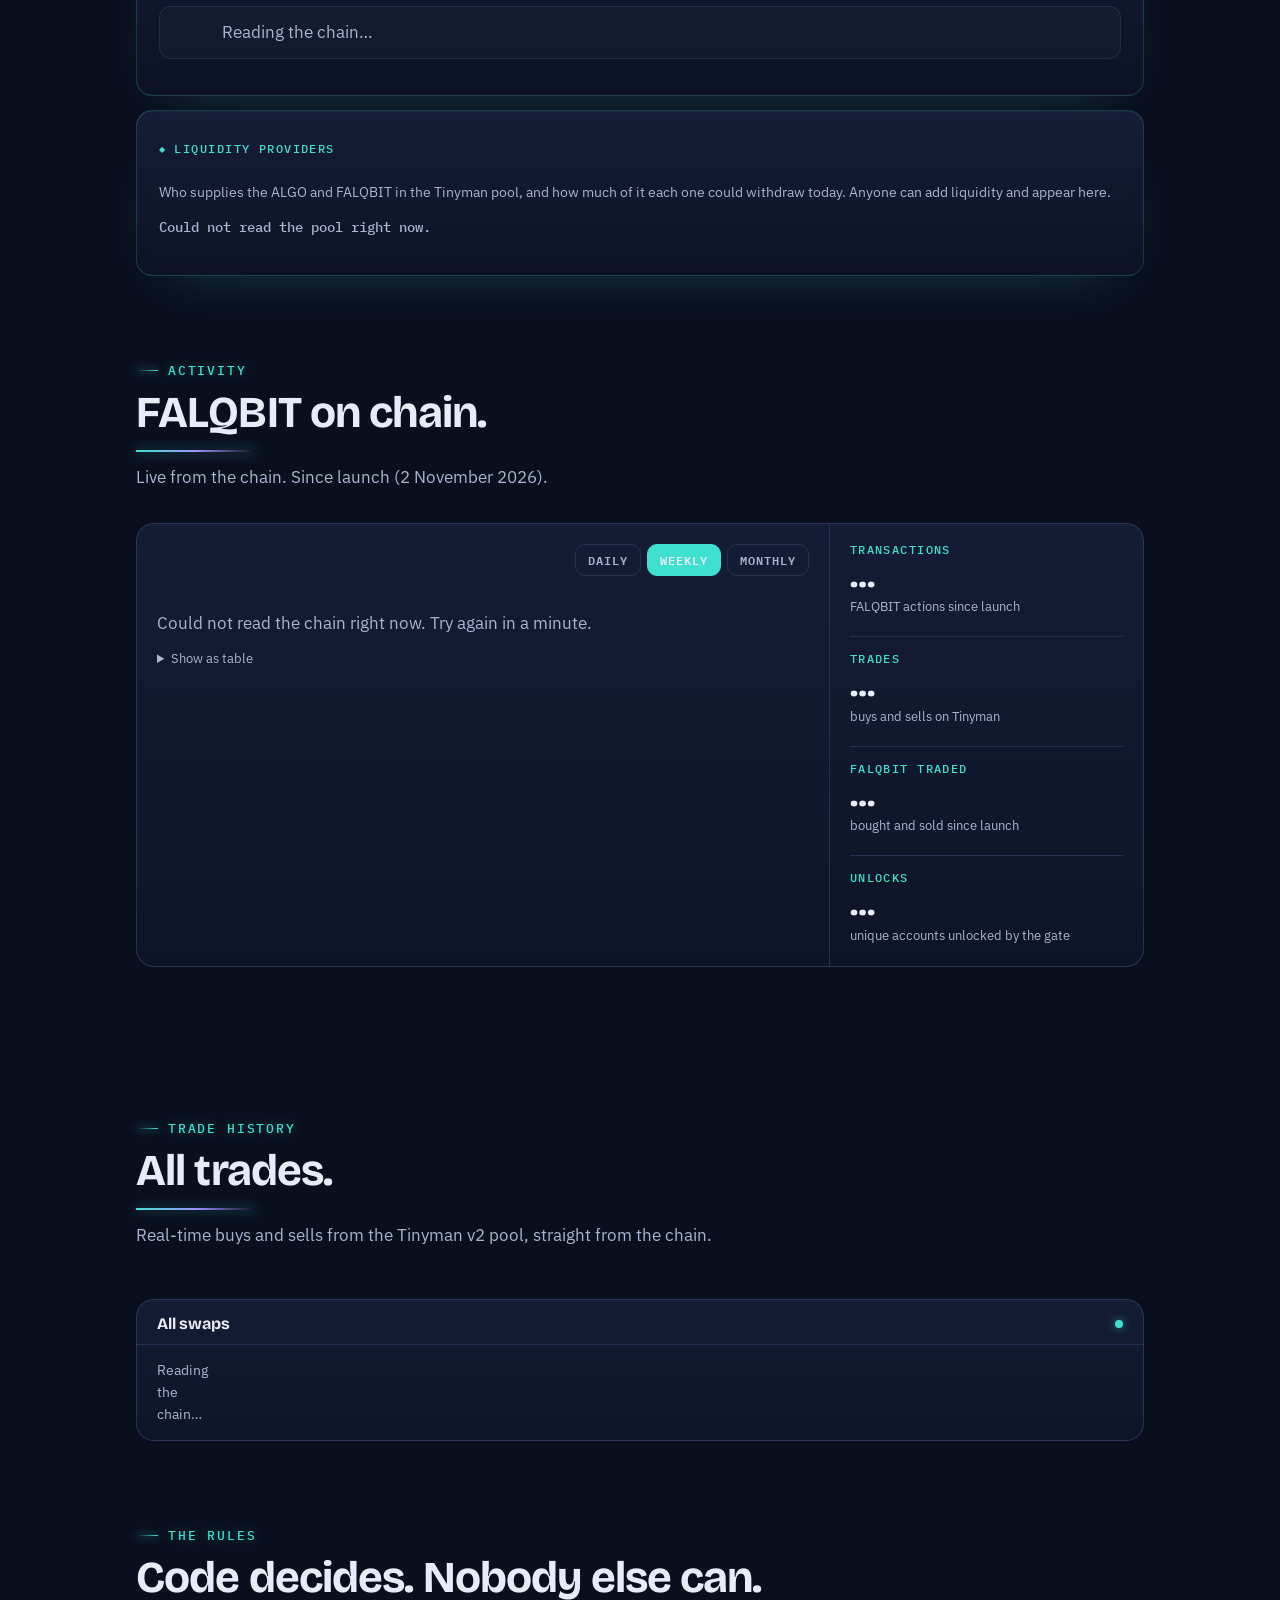
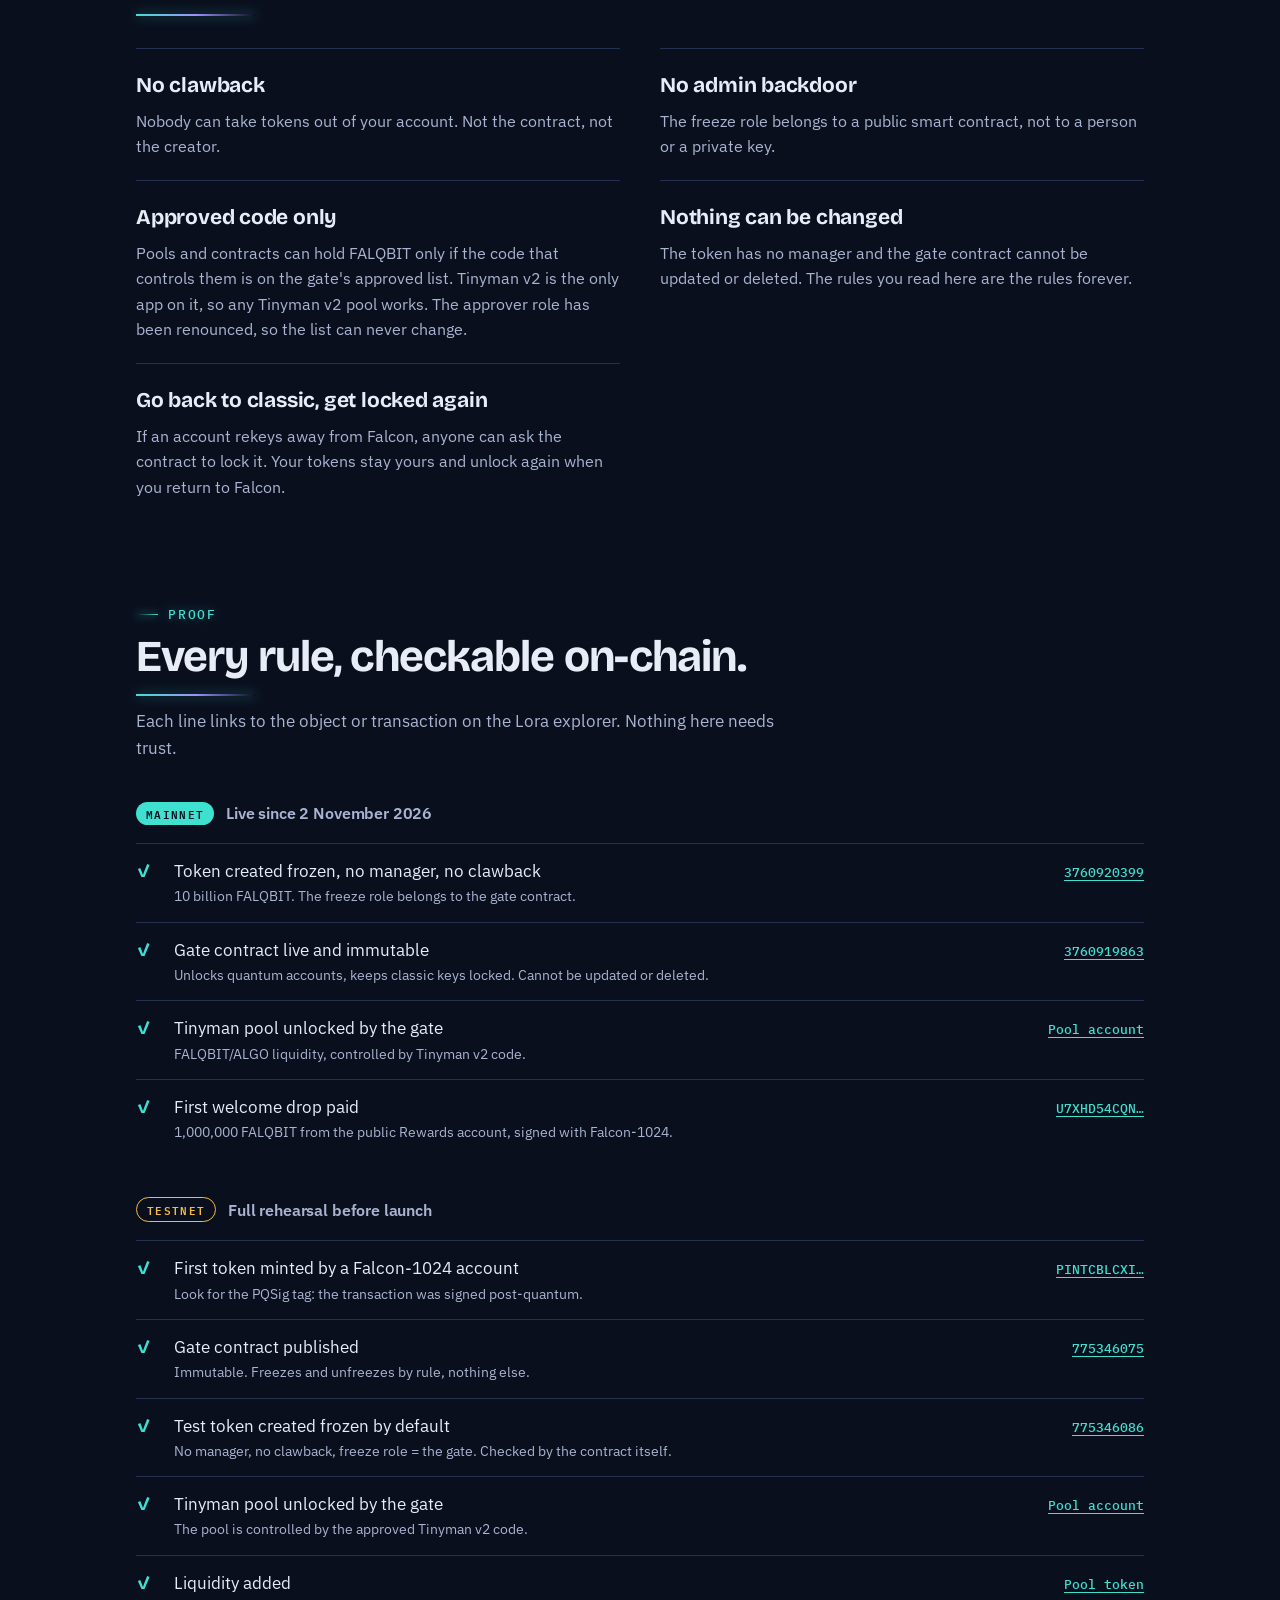
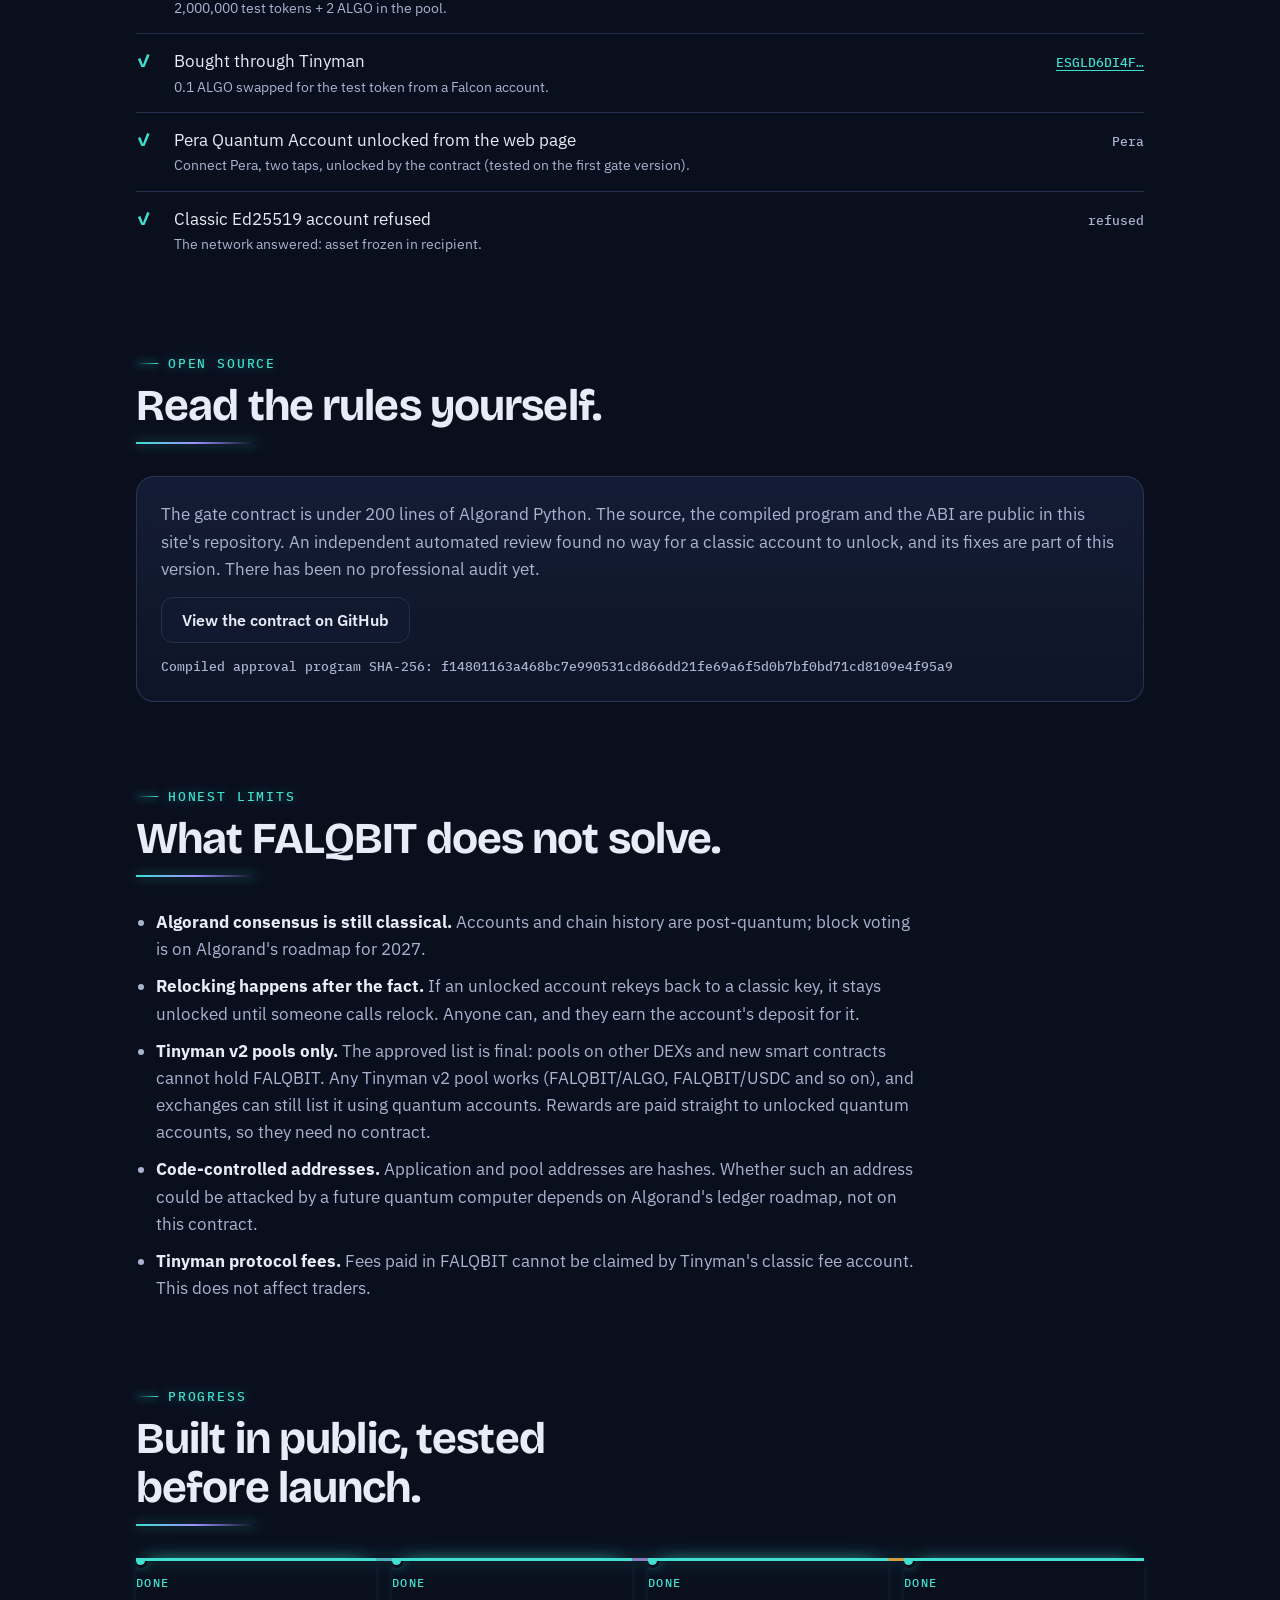
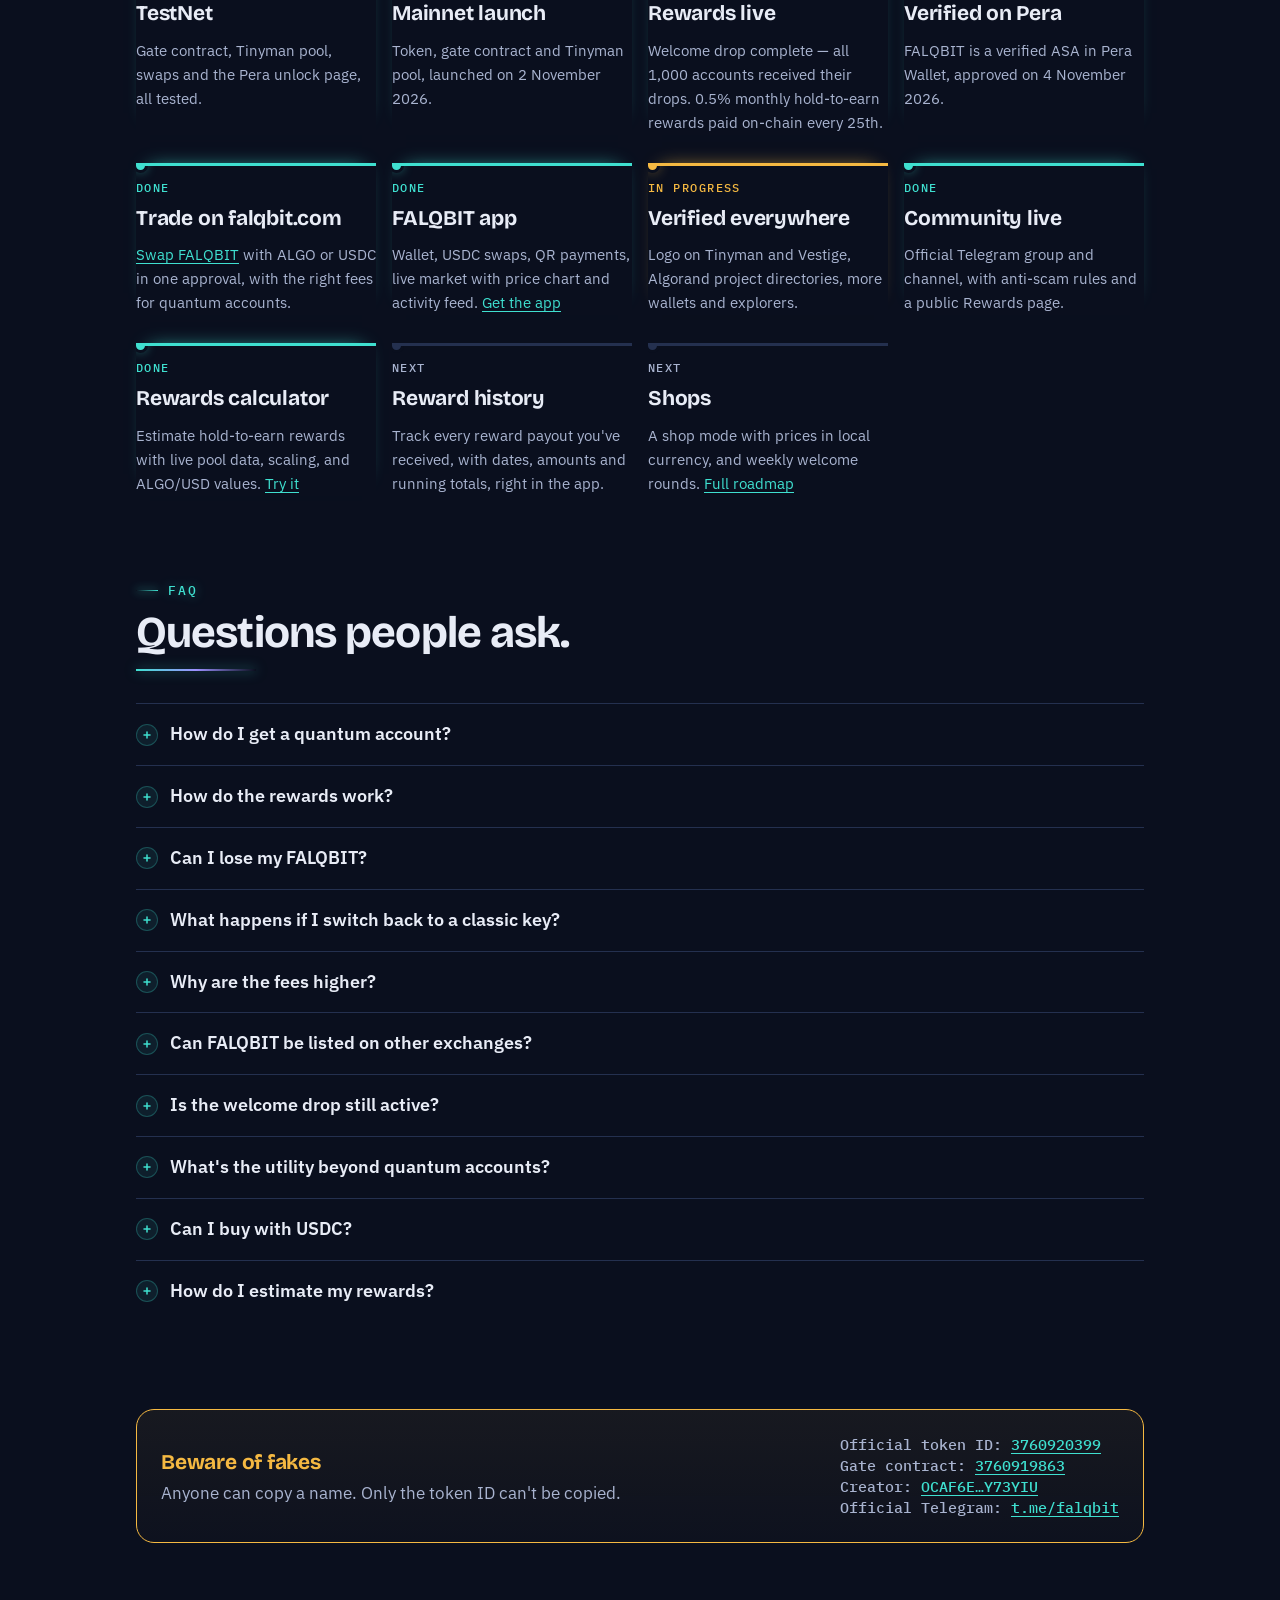
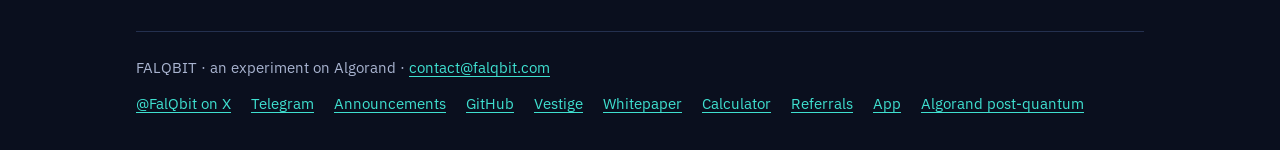
==== commit 8d16a3bc: "Add files via upload" ====
--- a/index.html
+++ b/index.html
@@ -2583,7 +2583,8 @@
           else { if (k) k.transfers++; }
         } else if (t["tx-type"] === "afrz" && f && f["asset-id"] === ASSET && f["new-freeze-status"] === false) {
           if (k) k.unlocks++;
-          if (f["freeze-account"]) unlockedAccs[f["freeze-account"]] = 1;
+          var acc = f["address"] || f["freeze-account"];
+          if (acc) unlockedAccs[acc] = 1;
         }
         (t["inner-txns"] || []).forEach(function (it) { walk(it, time); });
       }
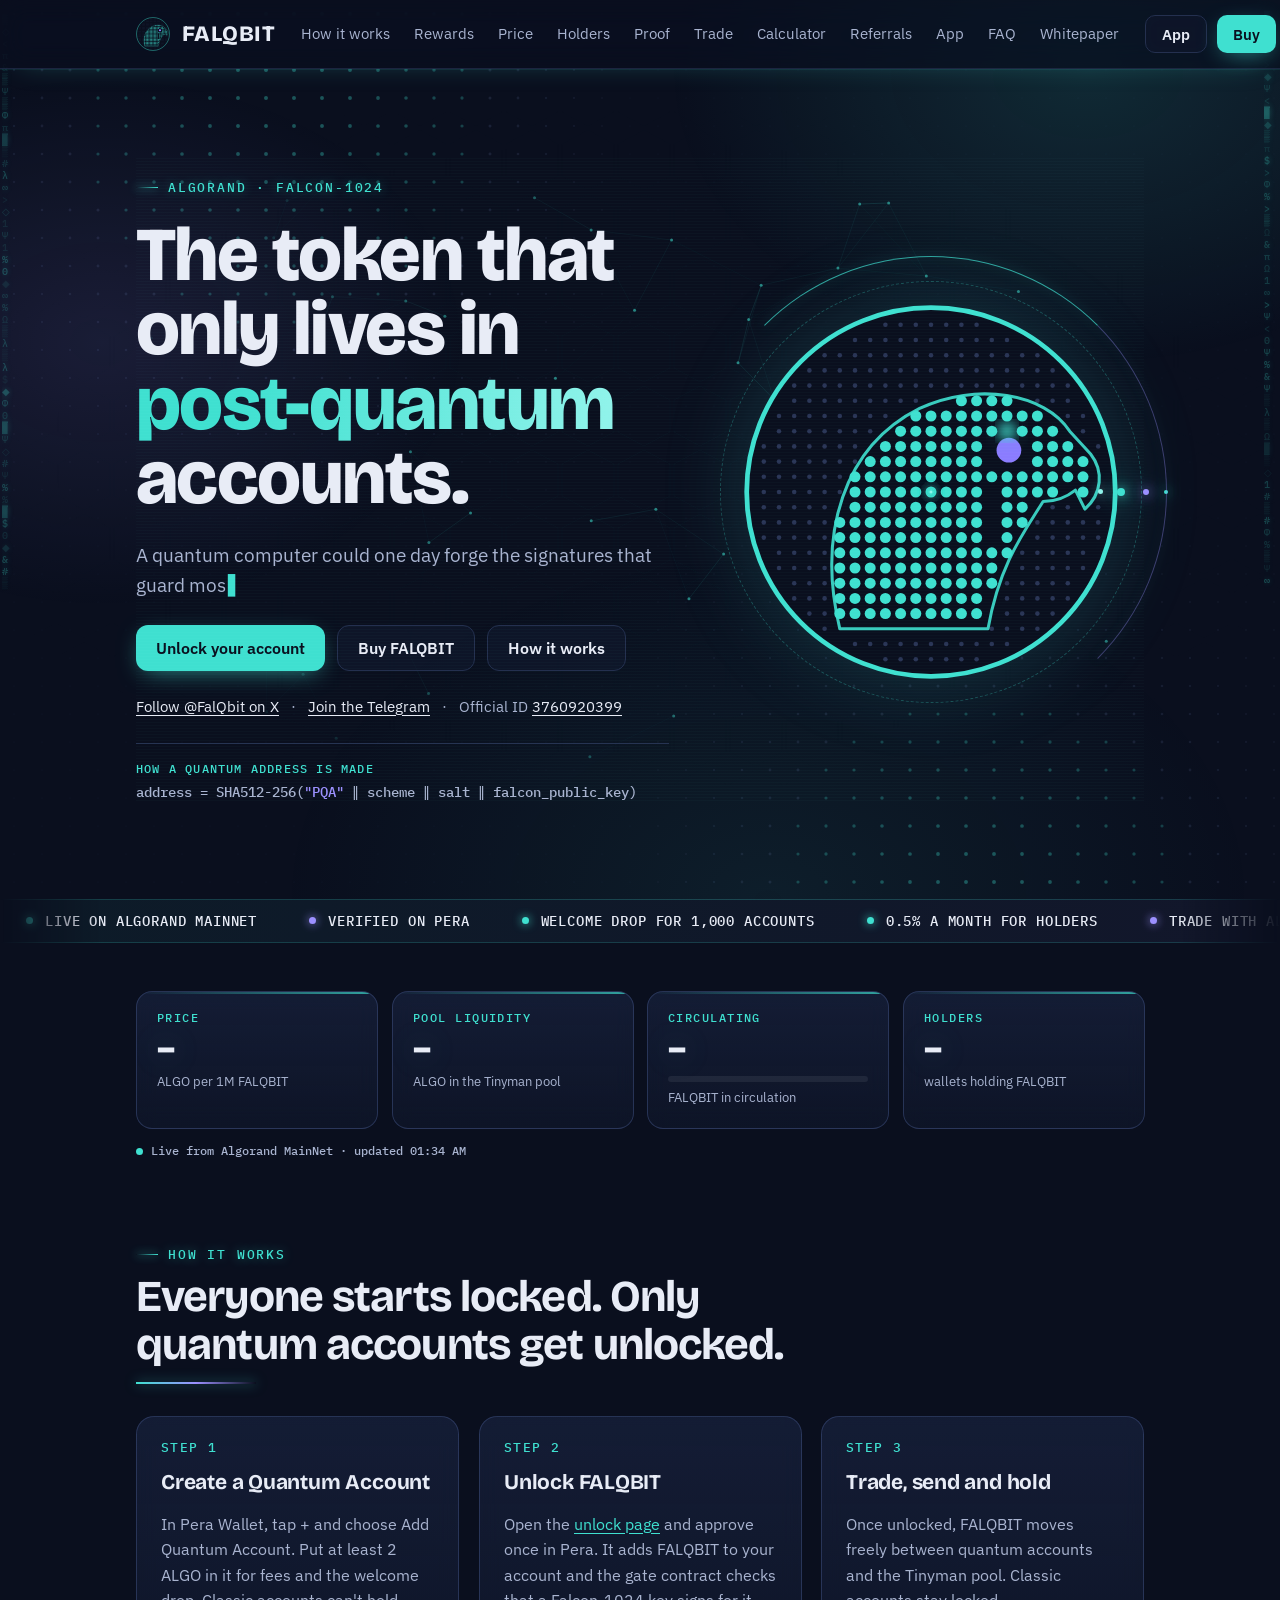
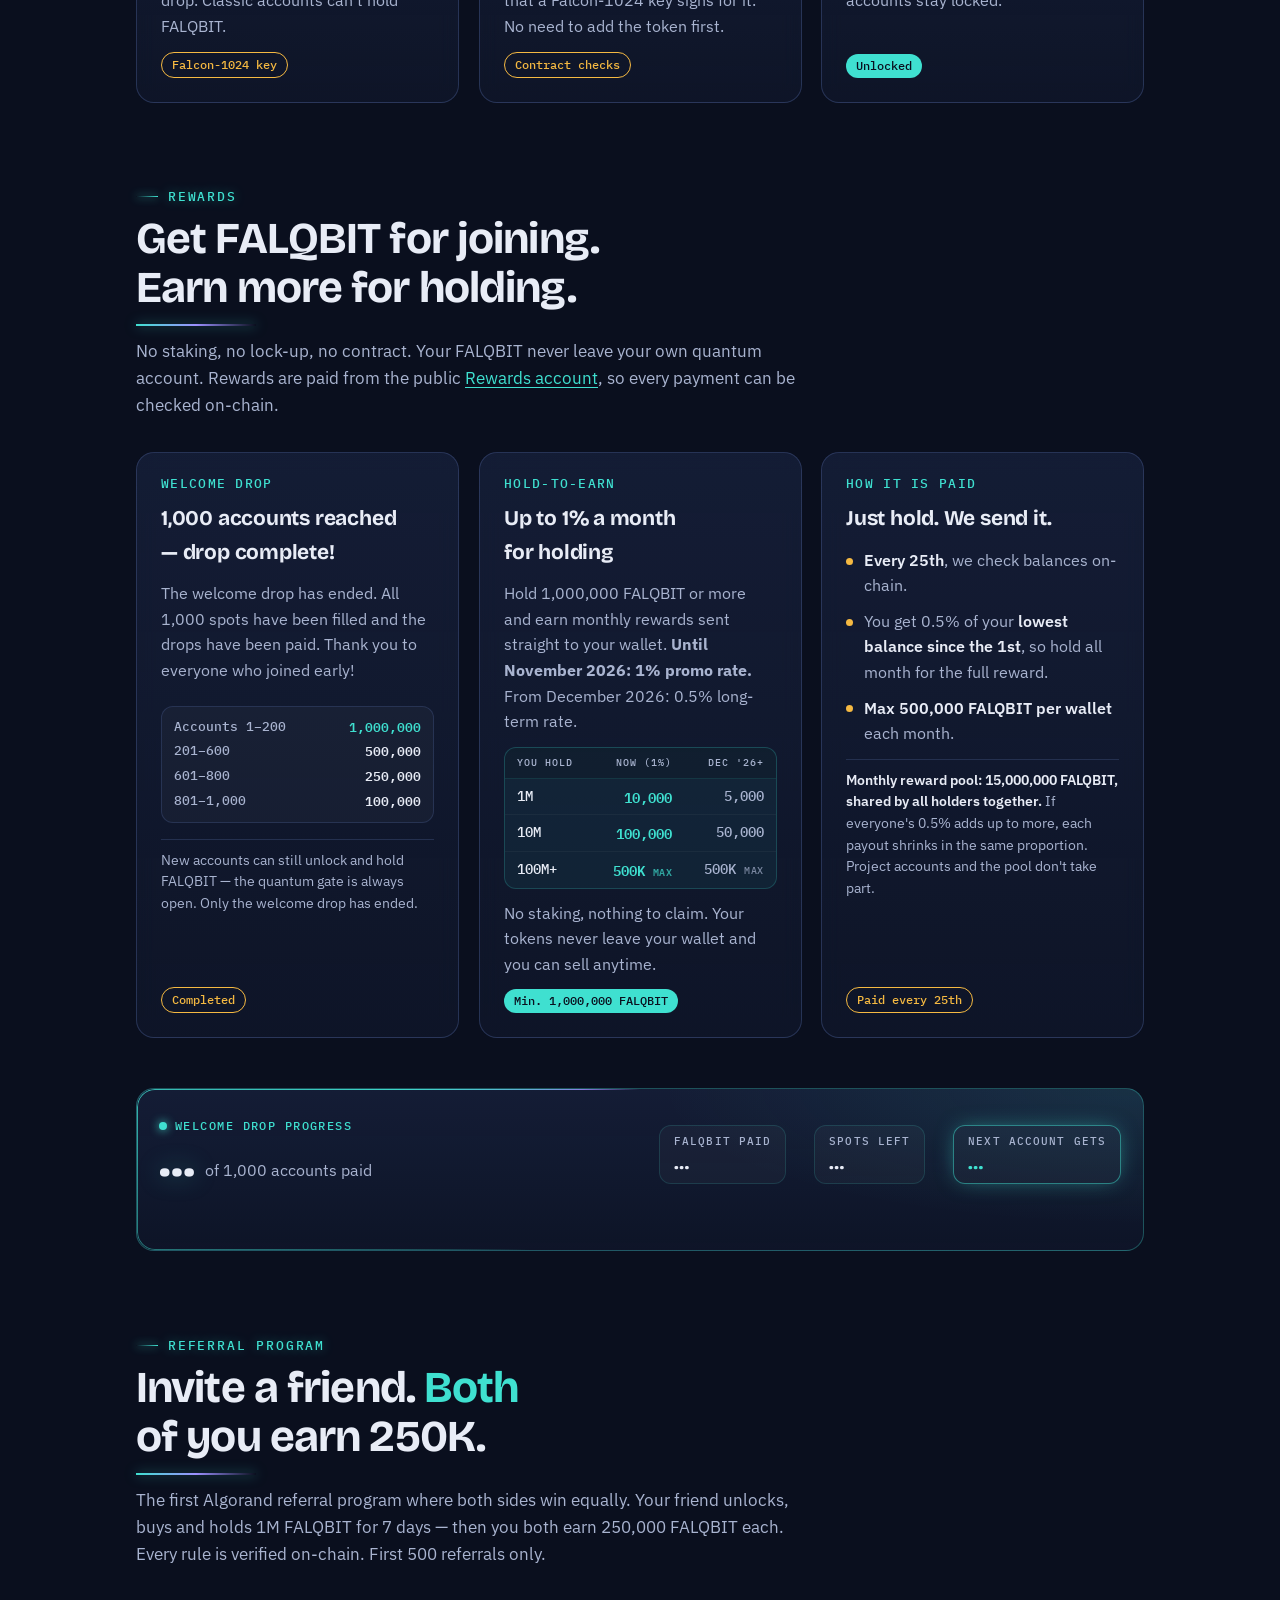
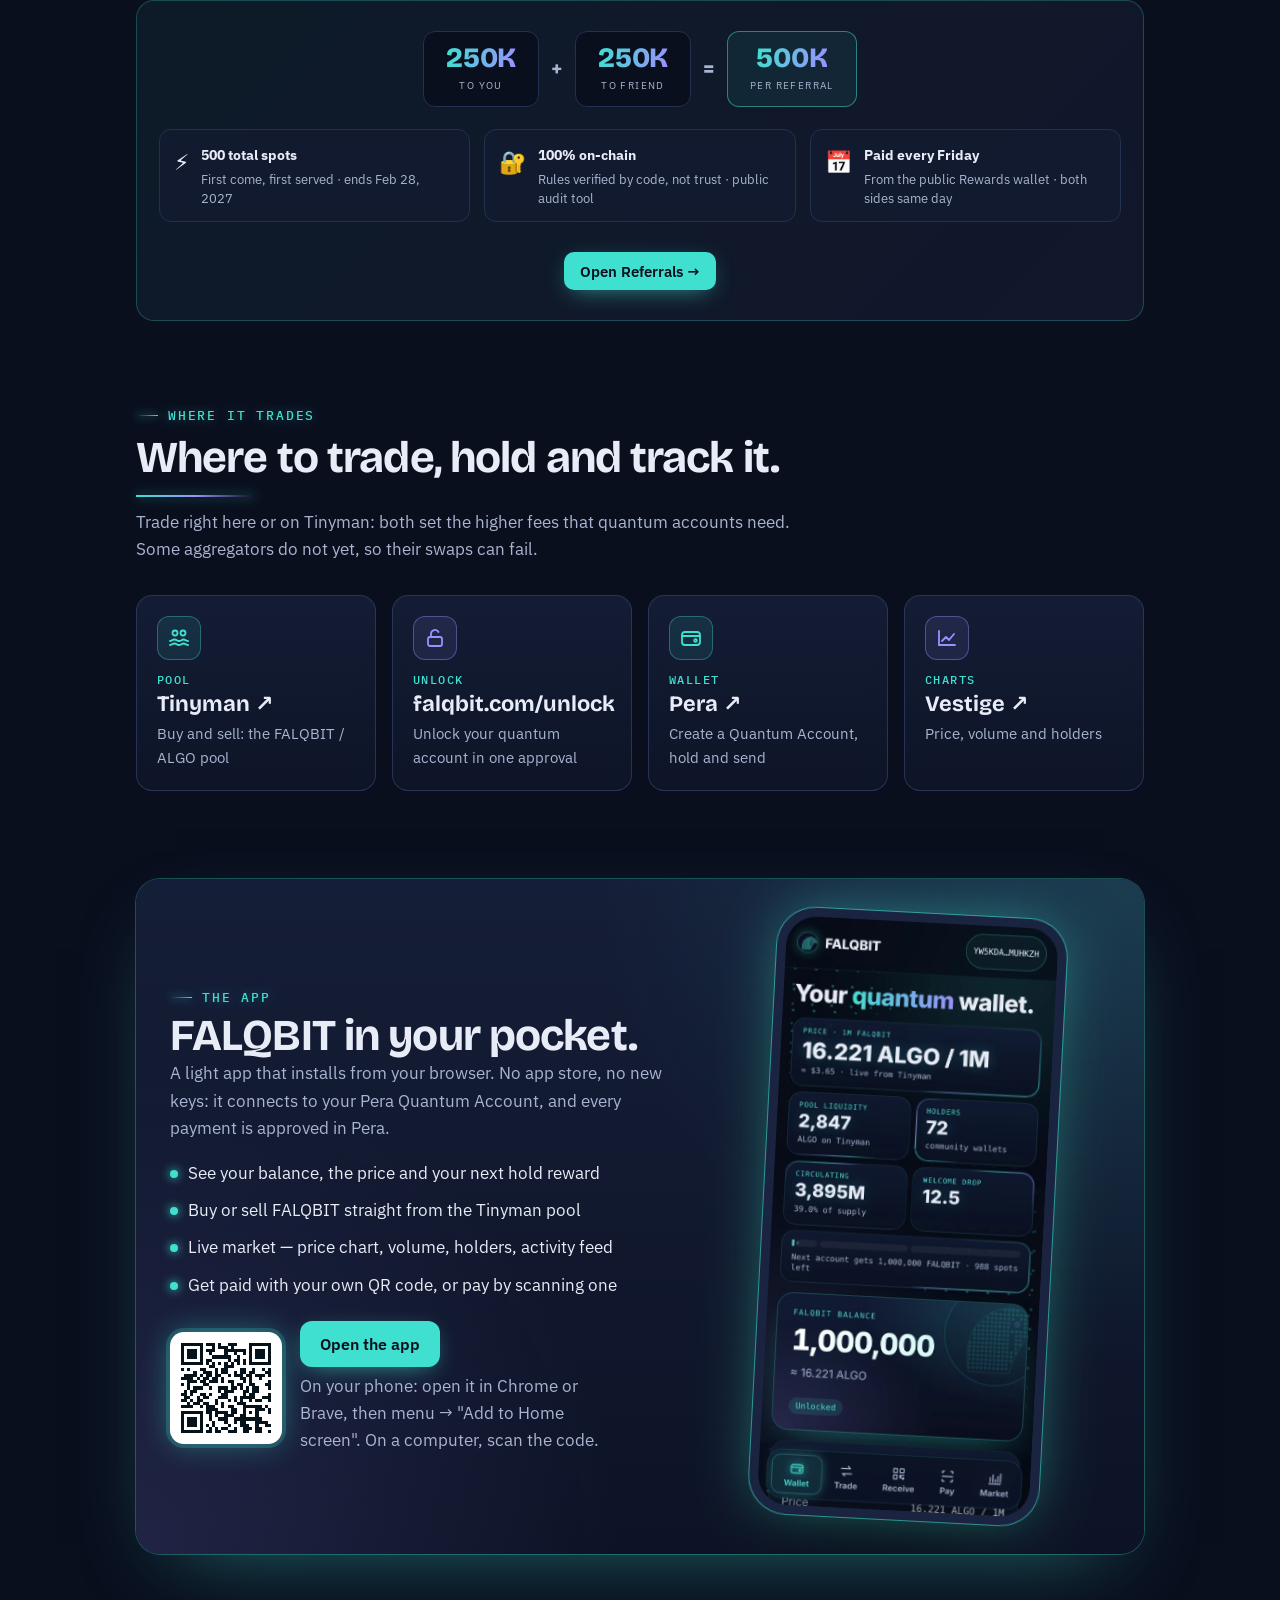
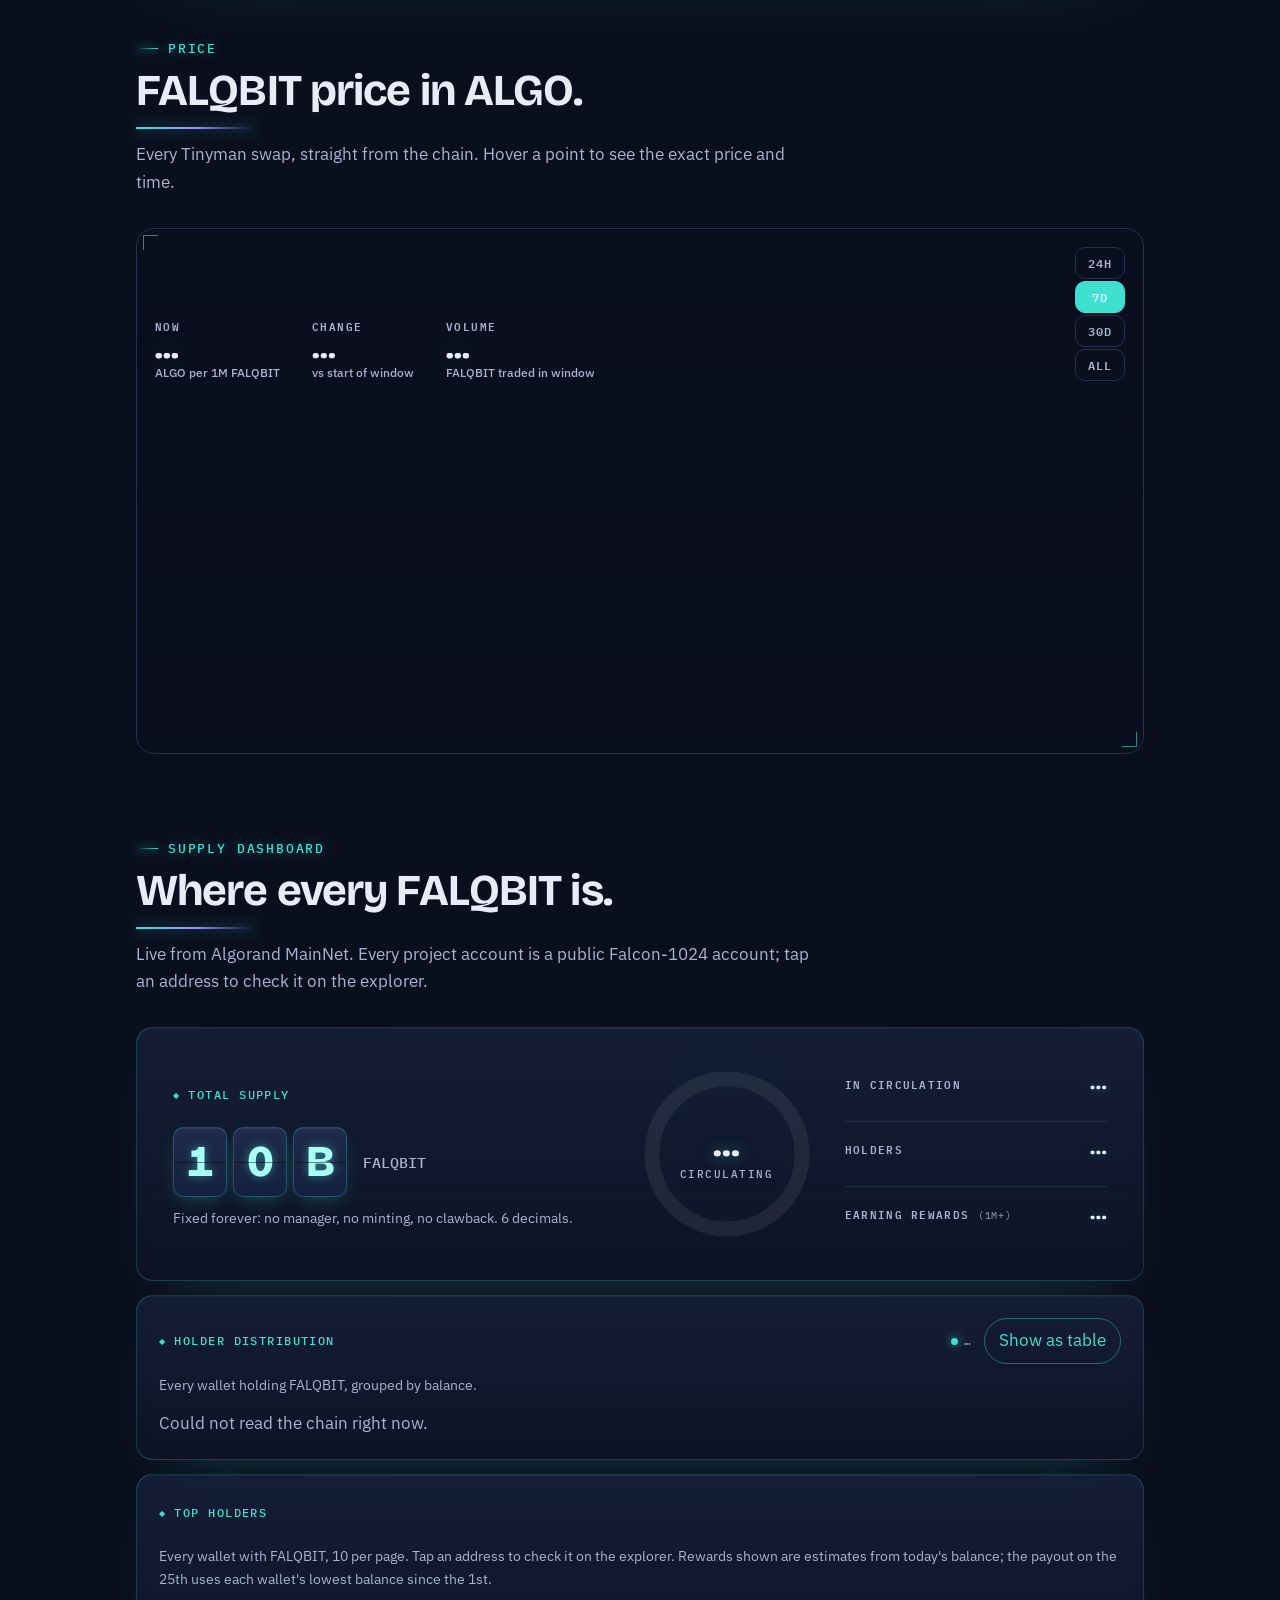
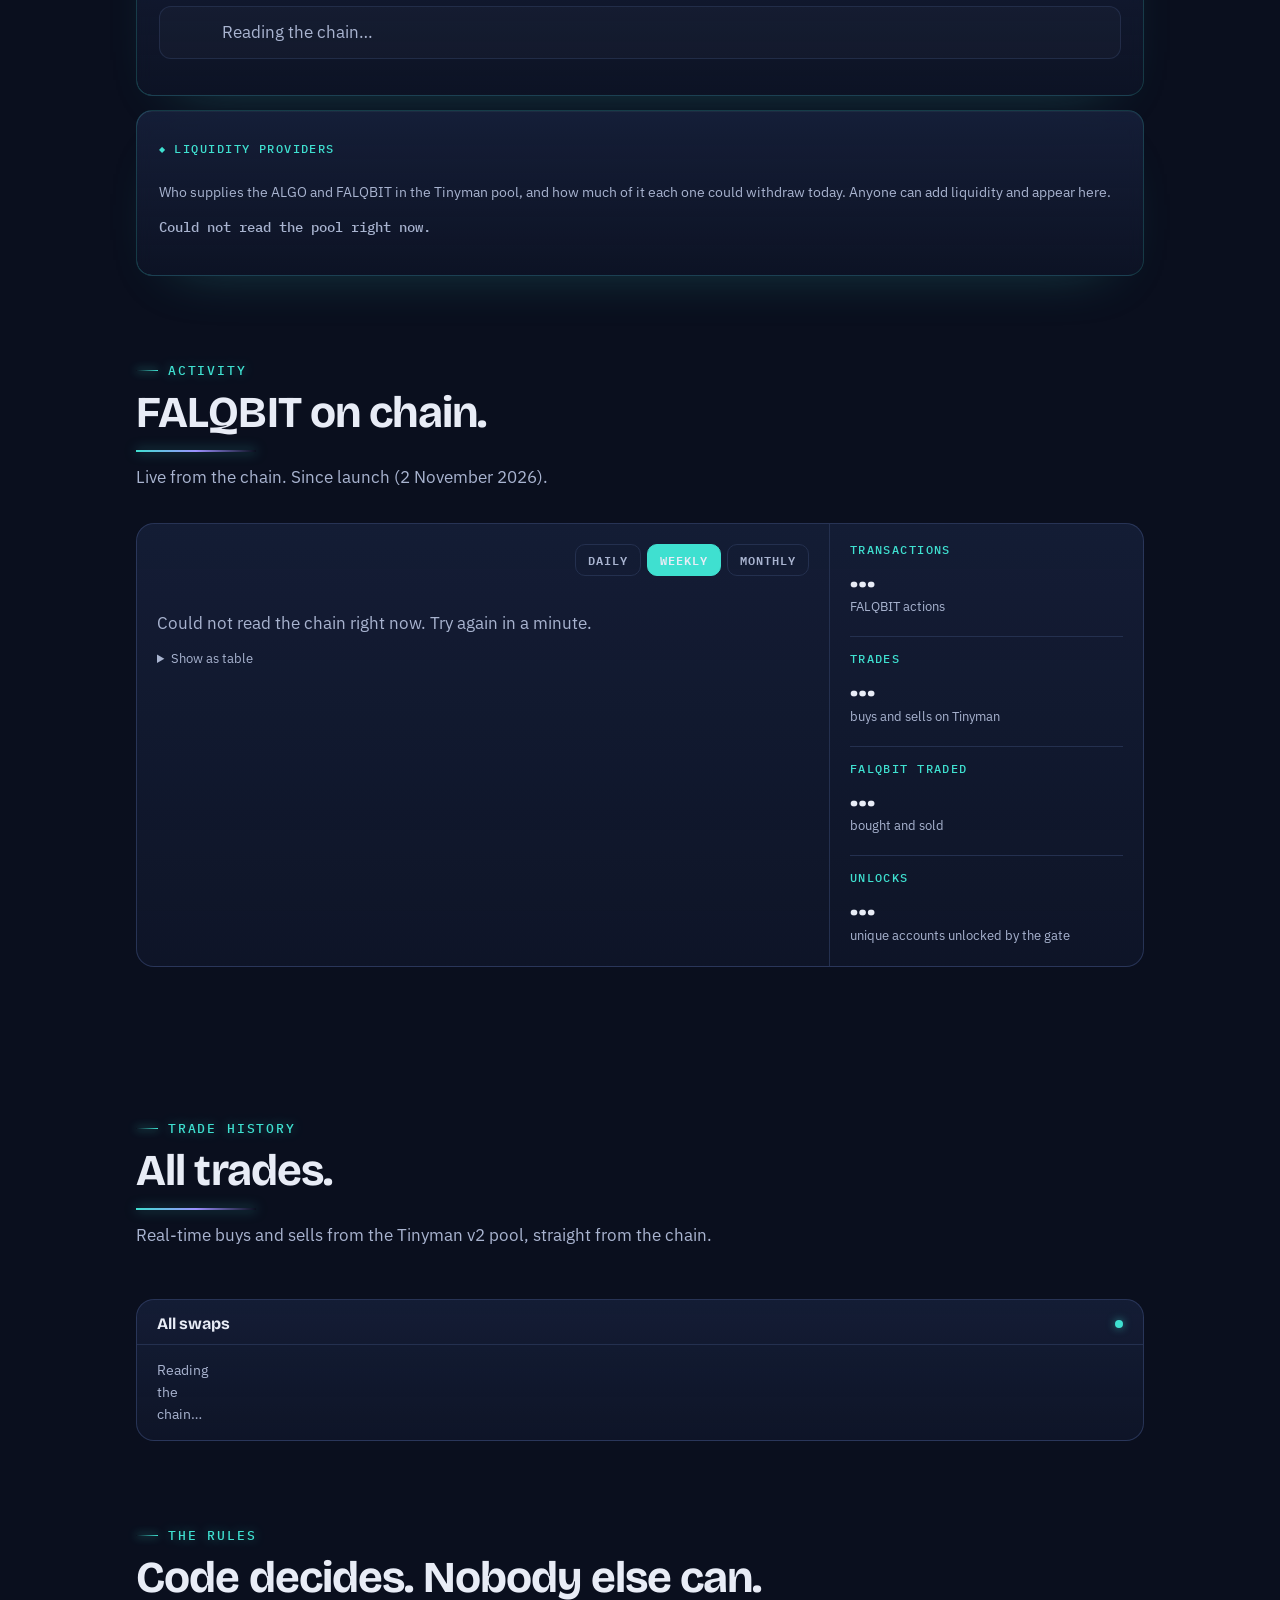
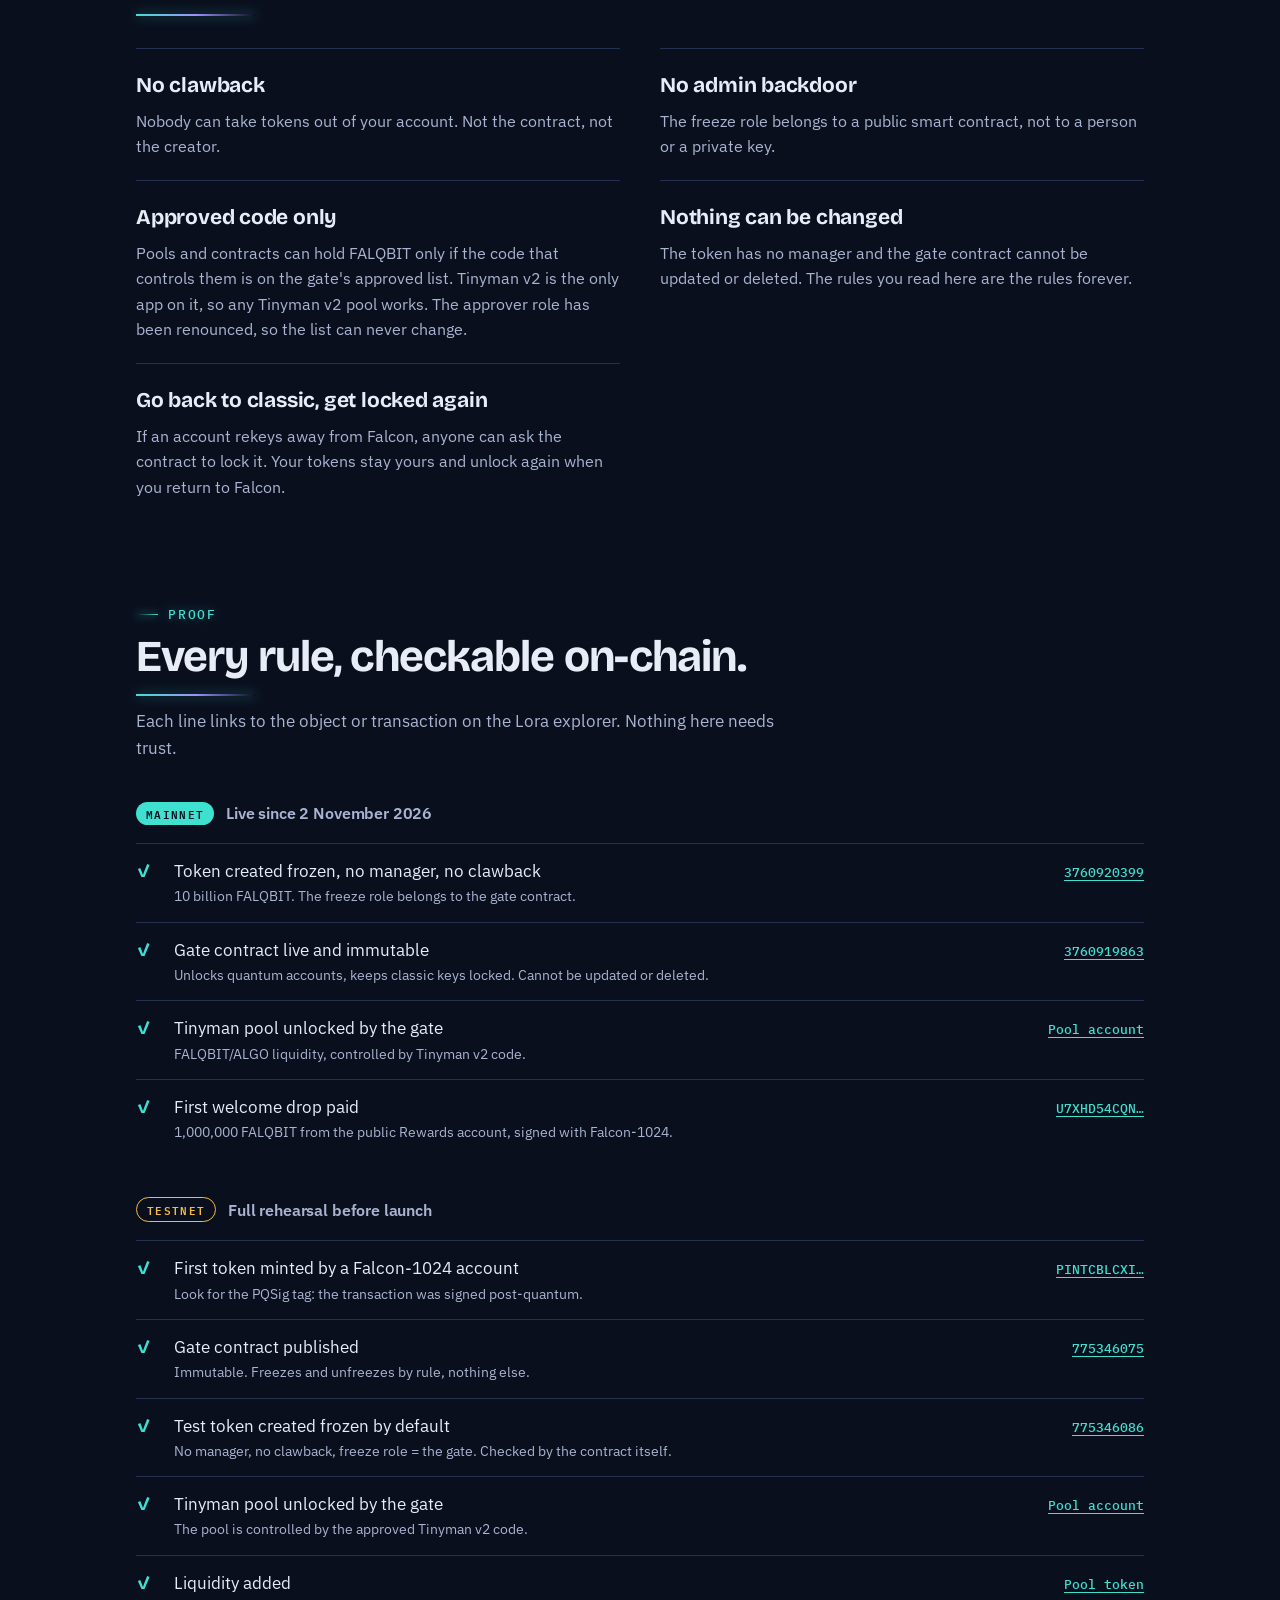
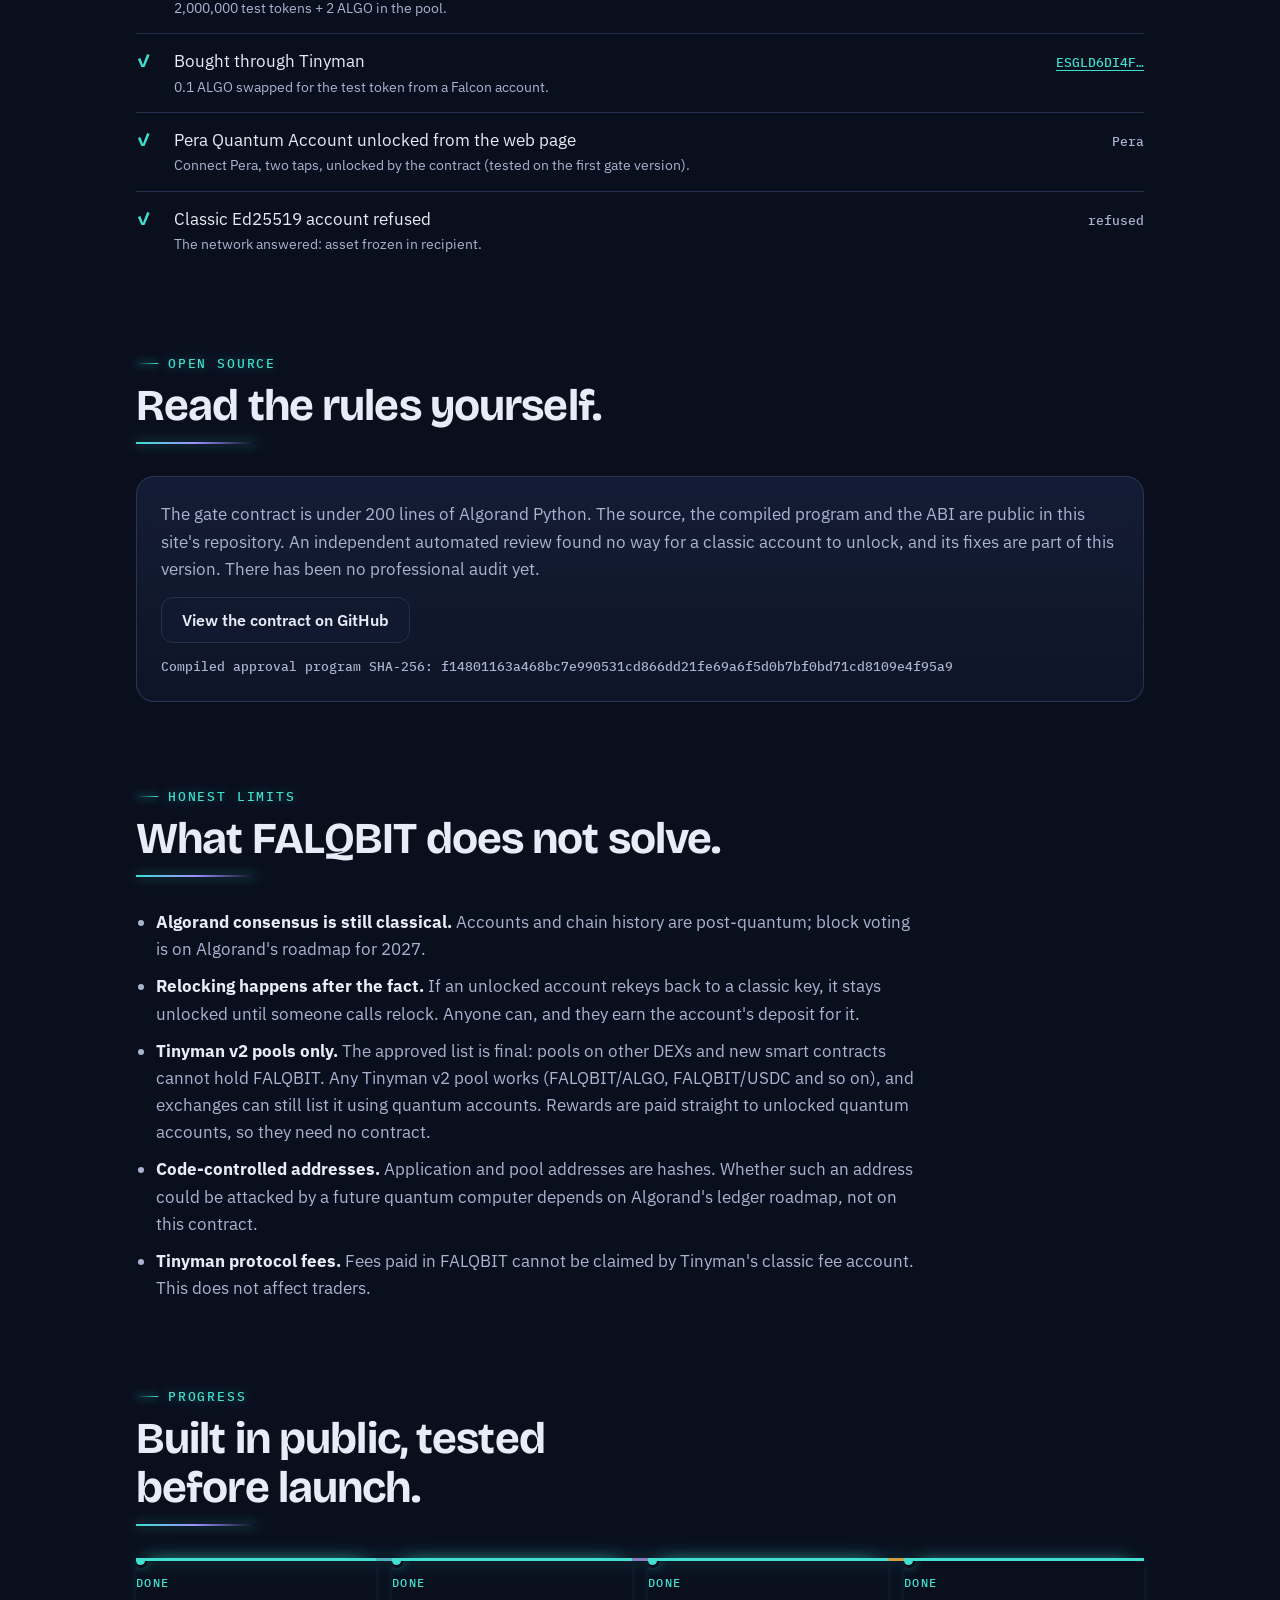
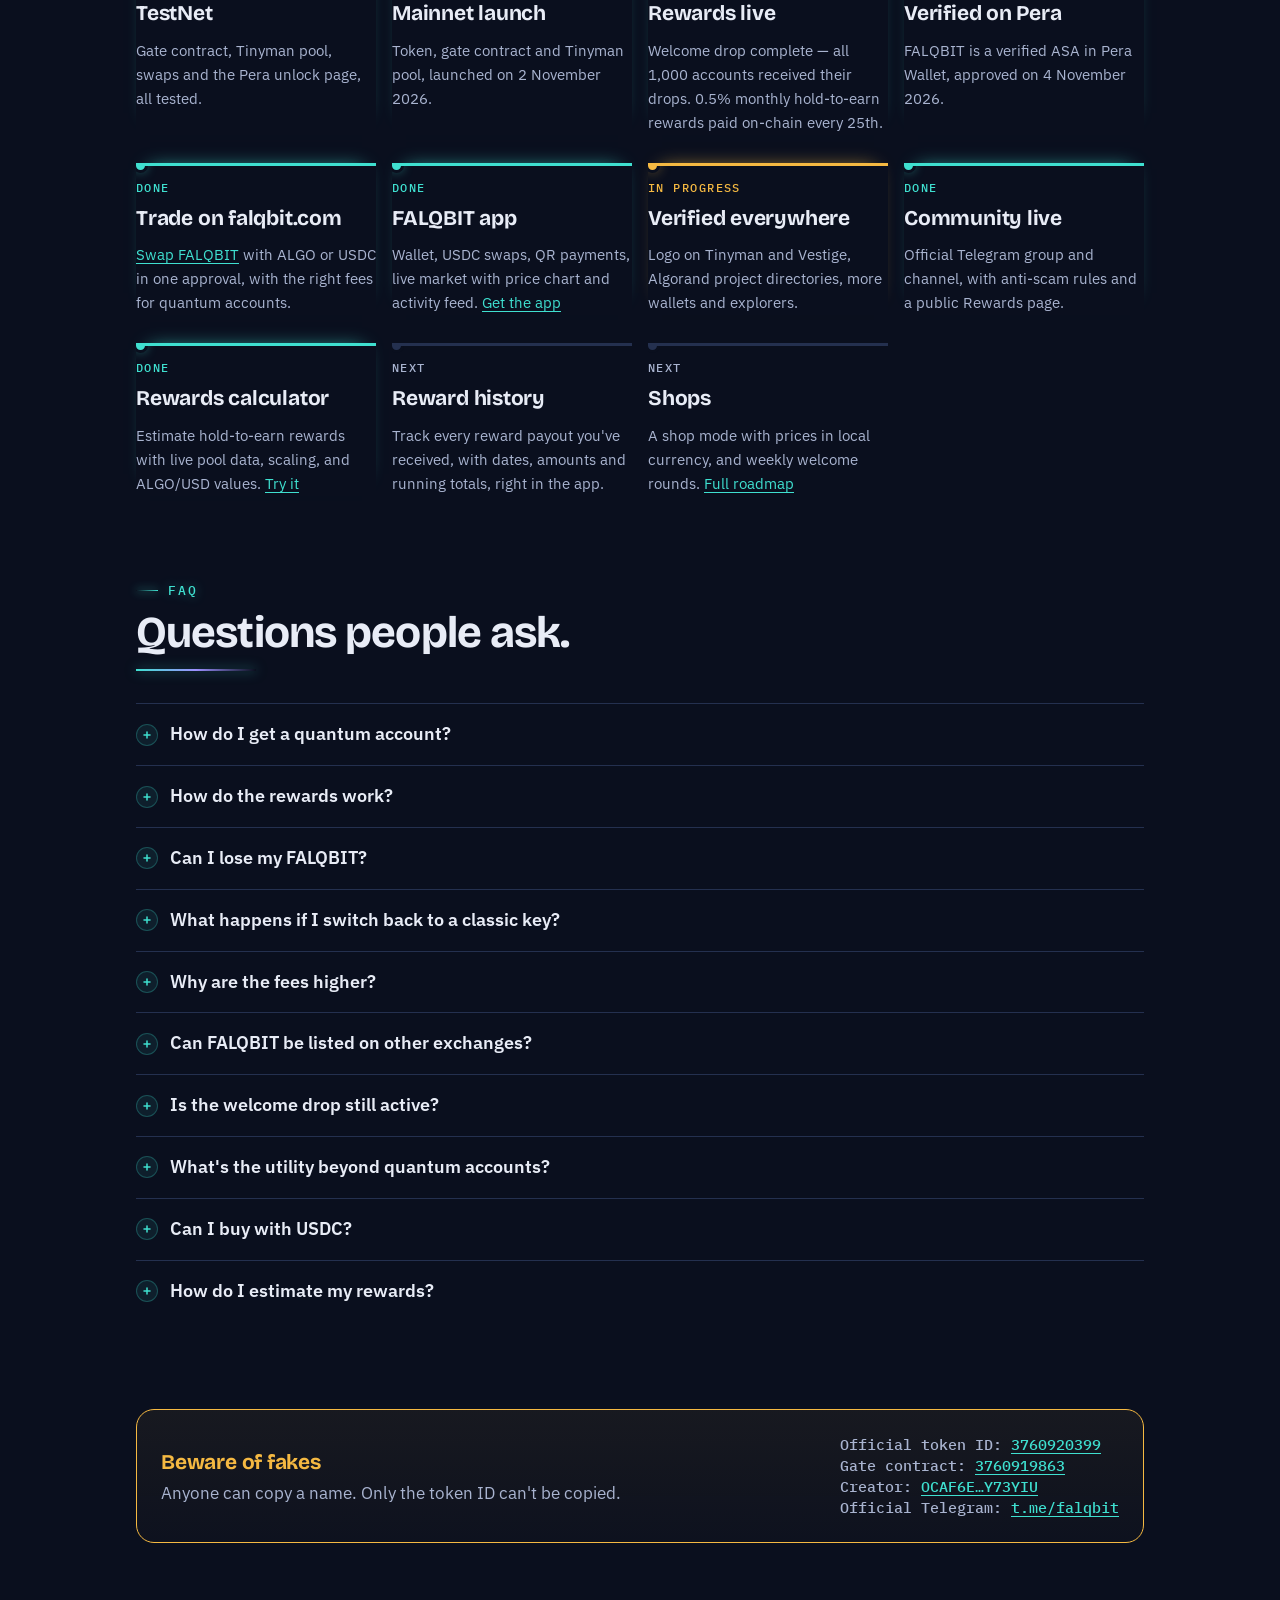
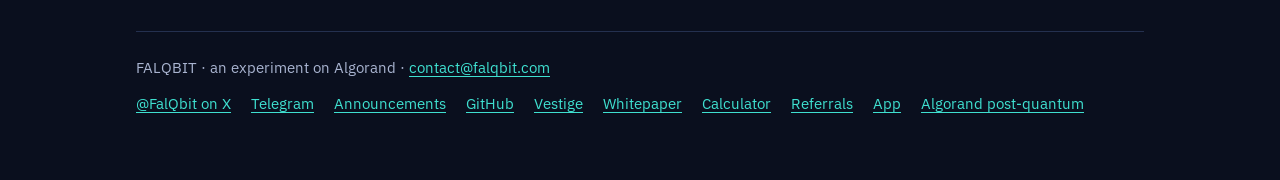
==== commit 17e68471: "Add files via upload" ====
--- a/index.html
+++ b/index.html
@@ -1941,10 +1941,10 @@
         <details class="act-table"><summary>Show as table</summary><div class="htable-wrap"><table class="htable"><thead><tr><th scope="col">Period</th><th scope="col">Buys</th><th scope="col">Sells</th><th scope="col">Unlocks</th><th scope="col">Transfers</th></tr></thead><tbody id="act-rows"></tbody></table></div></details>
       </div>
       <div class="act-stats">
-        <div><span class="k">Transactions</span><span class="v" id="act-tx">…</span><span class="s">FALQBIT actions since launch</span></div>
+        <div><span class="k">Transactions</span><span class="v" id="act-tx">…</span><span class="s" id="act-tx-s">FALQBIT actions</span></div>
         <div><span class="k">Trades</span><span class="v" id="act-trades">…</span><span class="s" id="act-trades-s">buys and sells on Tinyman</span></div>
-        <div><span class="k">FALQBIT traded</span><span class="v" id="act-vol">…</span><span class="s">bought and sold since launch</span></div>
-        <div><span class="k">Unlocks</span><span class="v" id="act-unl">…</span><span class="s">unique accounts unlocked by the gate</span></div>
+        <div><span class="k">FALQBIT traded</span><span class="v" id="act-vol">…</span><span class="s" id="act-vol-s">bought and sold</span></div>
+        <div><span class="k">Unlocks</span><span class="v" id="act-unl">…</span><span class="s" id="act-unl-s">unique accounts unlocked by the gate</span></div>
       </div>
     </div>
     <p class="muted" id="act-recent" style="margin-top:14px;font-size:13px;text-align:center">&nbsp;</p>
@@ -2525,18 +2525,23 @@
       .then(function (j) { acc = acc.concat(j.transactions || []); return j["next-token"] && (j.transactions || []).length && acc.length < 30000 ? allTx(after, j["next-token"], acc) : acc; });
   }
   function dayKey(t) { return new Date(t * 1000).toISOString().slice(0, 10); }
+  function mergeDay(cur, d) {
+    cur.buys += d.buys; cur.sells += d.sells; cur.unlocks += d.unlocks; cur.transfers += d.transfers;
+    cur.vol += d.vol || 0;
+    if (d.unlockedAccs) for (var a in d.unlockedAccs) cur.unlockedAccs[a] = 1;
+  }
   function aggregateBuckets(days, period) {
     if (period === "daily") return days.slice();
     var buckets = [], cur = null;
     if (period === "weekly") {
       for (var i = 0; i < days.length; i++) {
         if (i % 7 === 0) {
-          cur = { date: days[i].date, key: days[i].key, buys: 0, sells: 0, unlocks: 0, transfers: 0 };
+          cur = { date: days[i].date, key: days[i].key, buys: 0, sells: 0, unlocks: 0, transfers: 0, vol: 0, unlockedAccs: {} };
           cur.label = days[i].date.toLocaleDateString("en-GB", { day: "numeric", month: "short", timeZone: "UTC" });
           cur.tipLabel = "Week of " + cur.label;
           buckets.push(cur);
         }
-        cur.buys += days[i].buys; cur.sells += days[i].sells; cur.unlocks += days[i].unlocks; cur.transfers += days[i].transfers;
+        mergeDay(cur, days[i]);
       }
       return buckets;
     }
@@ -2546,17 +2551,34 @@
         var dd = days[j].date;
         var m = dd.getUTCFullYear() + "-" + dd.getUTCMonth();
         if (m !== lastMonth) {
-          cur = { date: new Date(Date.UTC(dd.getUTCFullYear(), dd.getUTCMonth(), 1)), key: m, buys: 0, sells: 0, unlocks: 0, transfers: 0 };
+          cur = { date: new Date(Date.UTC(dd.getUTCFullYear(), dd.getUTCMonth(), 1)), key: m, buys: 0, sells: 0, unlocks: 0, transfers: 0, vol: 0, unlockedAccs: {} };
           cur.label = cur.date.toLocaleDateString("en-GB", { month: "short", year: "numeric", timeZone: "UTC" });
           cur.tipLabel = cur.label;
           buckets.push(cur);
           lastMonth = m;
         }
-        cur.buys += days[j].buys; cur.sells += days[j].sells; cur.unlocks += days[j].unlocks; cur.transfers += days[j].transfers;
+        mergeDay(cur, days[j]);
       }
       return buckets;
     }
     return days;
+  }
+  function formatVol(v) { return v >= 1e9 ? fmt(v / 1e9, 2) + "B" : v >= 1e6 ? fmt(v / 1e6, 1) + "M" : fmt(v, 0); }
+  function updateStats(buckets) {
+    if (!buckets || !buckets.length) return;
+    var current = buckets[buckets.length - 1];
+    var periodLabel = ACT_VIEW === "daily" ? "today (" + current.label + ")" : ACT_VIEW === "weekly" ? "this week (from " + current.label + ")" : "this month (" + current.label + ")";
+    var tot = current.buys + current.sells + current.unlocks + current.transfers;
+    var b = current.buys, s = current.sells;
+    var unlCount = Object.keys(current.unlockedAccs || {}).length;
+    $("act-tx").textContent = fmt(tot, 0);
+    $("act-trades").textContent = fmt(b + s, 0);
+    $("act-trades-s").textContent = fmt(b, 0) + " buys · " + fmt(s, 0) + " sells on Tinyman";
+    $("act-vol").textContent = formatVol(current.vol || 0);
+    $("act-unl").textContent = fmt(unlCount, 0);
+    $("act-tx-s").textContent = "FALQBIT actions " + periodLabel;
+    $("act-vol-s").textContent = "bought and sold " + periodLabel;
+    $("act-unl-s").textContent = "unique accounts unlocked " + periodLabel;
   }
   function loadActivity() {
     var now = new Date();
@@ -2566,48 +2588,42 @@
     var days = [];
     for (var di = 0; di < nDays; di++) {
       var x = new Date(startMs + di * 86400000);
-      var d = { key: x.toISOString().slice(0, 10), date: x, buys: 0, sells: 0, unlocks: 0, transfers: 0 };
+      var d = { key: x.toISOString().slice(0, 10), date: x, buys: 0, sells: 0, unlocks: 0, transfers: 0, vol: 0, unlockedAccs: {} };
       d.label = x.toLocaleDateString("en-GB", { day: "numeric", month: "short", timeZone: "UTC" });
       d.tipLabel = x.toLocaleDateString("en-GB", { weekday: "short", day: "numeric", month: "short", timeZone: "UTC" });
       days.push(d);
     }
     var byKey = {}; days.forEach(function (d) { byKey[d.key] = d; });
     allTx(LAUNCH_ISO).then(function (roots) {
-      var vol = 0, seen = {}, unlockedAccs = {};
+      var seen = {}, cumUnlockedAccs = {};
       function walk(t, time) {
         var k = byKey[dayKey(time)];
         var a = t["asset-transfer-transaction"], f = t["asset-freeze-transaction"];
         if (t["tx-type"] === "axfer" && a && a["asset-id"] === ASSET && a.amount > 0) {
-          if (t.sender === POOL_ADDR) { if (k) k.buys++; vol += a.amount / 1e6; }
-          else if (a.receiver === POOL_ADDR) { if (k) k.sells++; vol += a.amount / 1e6; }
+          if (t.sender === POOL_ADDR) { if (k) { k.buys++; k.vol += a.amount / 1e6; } }
+          else if (a.receiver === POOL_ADDR) { if (k) { k.sells++; k.vol += a.amount / 1e6; } }
           else { if (k) k.transfers++; }
         } else if (t["tx-type"] === "afrz" && f && f["asset-id"] === ASSET && f["new-freeze-status"] === false) {
           if (k) k.unlocks++;
           var acc = f["address"] || f["freeze-account"];
-          if (acc) unlockedAccs[acc] = 1;
+          if (acc) {
+            cumUnlockedAccs[acc] = 1;
+            if (k) k.unlockedAccs[acc] = 1;
+          }
         }
         (t["inner-txns"] || []).forEach(function (it) { walk(it, time); });
       }
       roots.forEach(function (t) { if (seen[t.id]) return; seen[t.id] = 1; walk(t, t["round-time"]); });
       ACT_DAYS = days;
       drawActivity(aggregateBuckets(days, ACT_VIEW));
-      // cumulative headline stats (since launch)
-      var cumTot = days.reduce(function (s, d) { return s + d.buys + d.sells + d.unlocks + d.transfers; }, 0);
-      var cumB = days.reduce(function (s, d) { return s + d.buys; }, 0);
-      var cumS = days.reduce(function (s, d) { return s + d.sells; }, 0);
-      $("act-tx").textContent = fmt(cumTot, 0);
-      $("act-trades").textContent = fmt(cumB + cumS, 0);
-      $("act-trades-s").textContent = fmt(cumB, 0) + " buys · " + fmt(cumS, 0) + " sells on Tinyman";
-      $("act-vol").textContent = vol >= 1e9 ? fmt(vol / 1e9, 2) + "B" : vol >= 1e6 ? fmt(vol / 1e6, 1) + "M" : fmt(vol, 0);
-      $("act-unl").textContent = fmt(Object.keys(unlockedAccs).length, 0);
-      // small recent indicator (last 14 days) below
+      // cumulative line (always, below stats)
       var rEl = $("act-recent");
       if (rEl) {
-        var recent14 = days.slice(-14);
-        var rTx = recent14.reduce(function (s, d) { return s + d.buys + d.sells + d.unlocks + d.transfers; }, 0);
-        var rTr = recent14.reduce(function (s, d) { return s + d.buys + d.sells; }, 0);
-        var rUn = recent14.reduce(function (s, d) { return s + d.unlocks; }, 0);
-        rEl.innerHTML = "Last 14 days: <b>" + fmt(rTx, 0) + "</b> actions · <b>" + fmt(rTr, 0) + "</b> trades · <b>" + fmt(rUn, 0) + "</b> unlocks";
+        var cumTot = days.reduce(function (s, d) { return s + d.buys + d.sells + d.unlocks + d.transfers; }, 0);
+        var cumB = days.reduce(function (s, d) { return s + d.buys; }, 0);
+        var cumS = days.reduce(function (s, d) { return s + d.sells; }, 0);
+        var cumVol = days.reduce(function (s, d) { return s + (d.vol || 0); }, 0);
+        rEl.innerHTML = "Since launch: <b>" + fmt(cumTot, 0) + "</b> actions · <b>" + fmt(cumB + cumS, 0) + "</b> trades · <b>" + fmt(Object.keys(cumUnlockedAccs).length, 0) + "</b> unique unlocks · <b>" + formatVol(cumVol) + "</b> FALQBIT traded";
       }
     }).catch(function () { $("act-plot").innerHTML = "<p class=\"muted\">Could not read the chain right now. Try again in a minute.</p>"; });
   }
@@ -2616,6 +2632,7 @@
   window.addEventListener("resize", function () { clearTimeout(rz); rz = setTimeout(function () { if (lastBuckets) drawActivity(lastBuckets); }, 200); });
   function drawActivity(buckets) {
     lastBuckets = buckets;
+    updateStats(buckets);
     var W = Math.max(300, Math.round($("act-plot").clientWidth || 640)), H = W < 500 ? 220 : 260, L = 34, R = 8, T = 10, B = 26, pw = W - L - R, ph = H - T - B;
     var max = niceMax(Math.max.apply(null, buckets.map(function (d) { return d.buys + d.sells + d.unlocks + d.transfers; }).concat([1])));
     var bw = pw / buckets.length, barW = Math.max(6, bw * 0.62), svg = "";
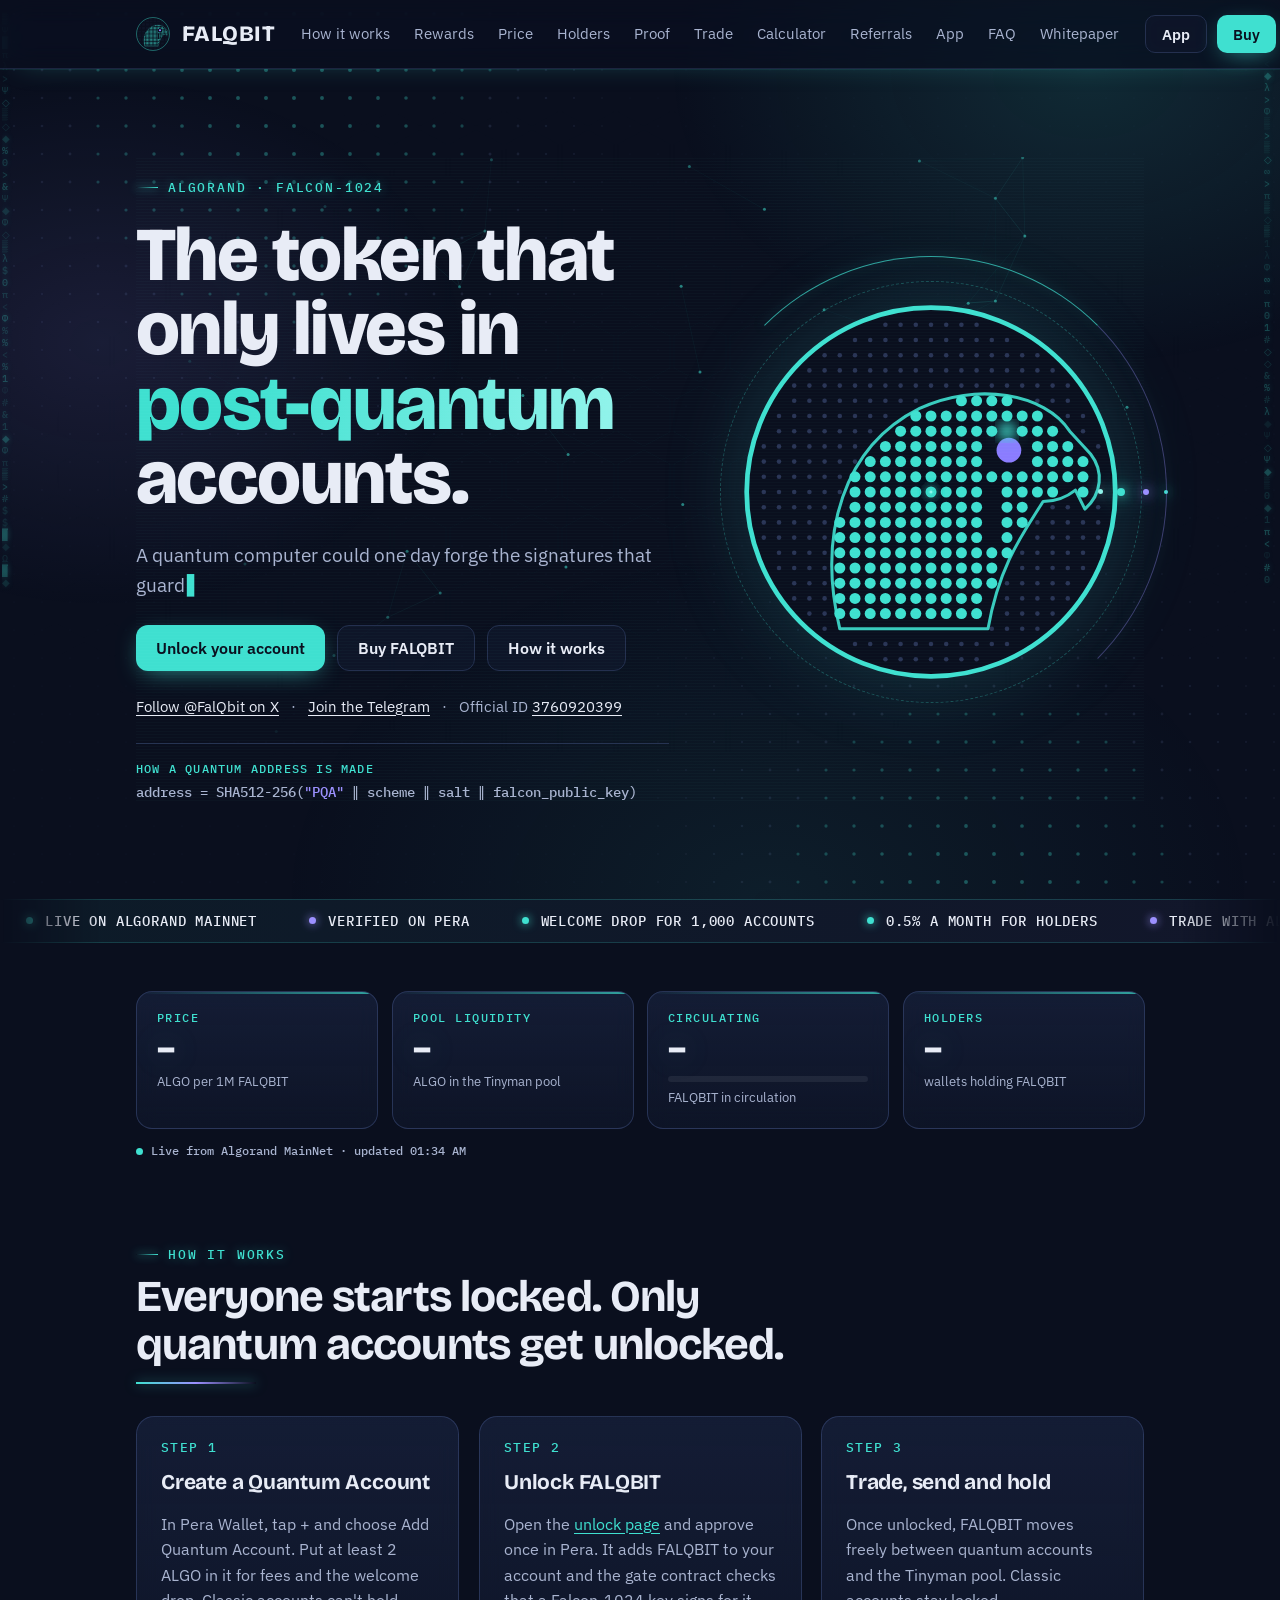
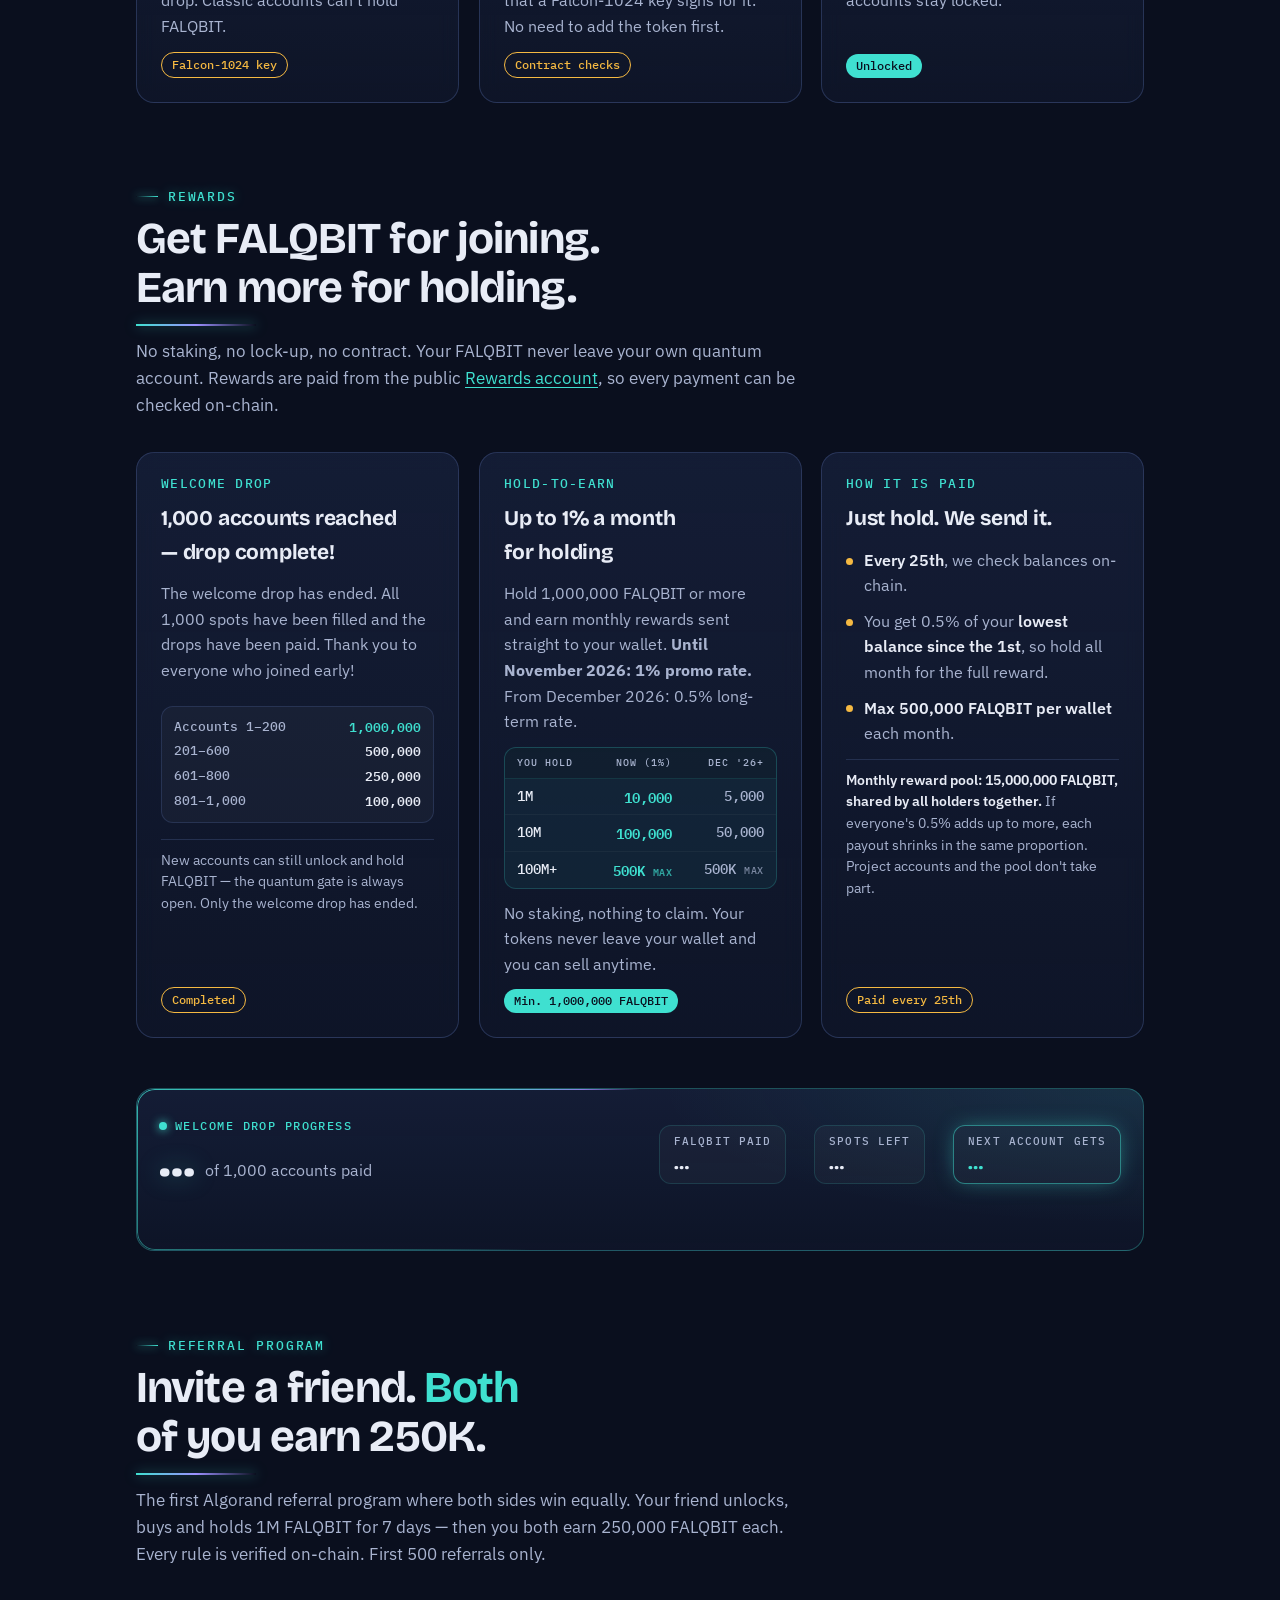
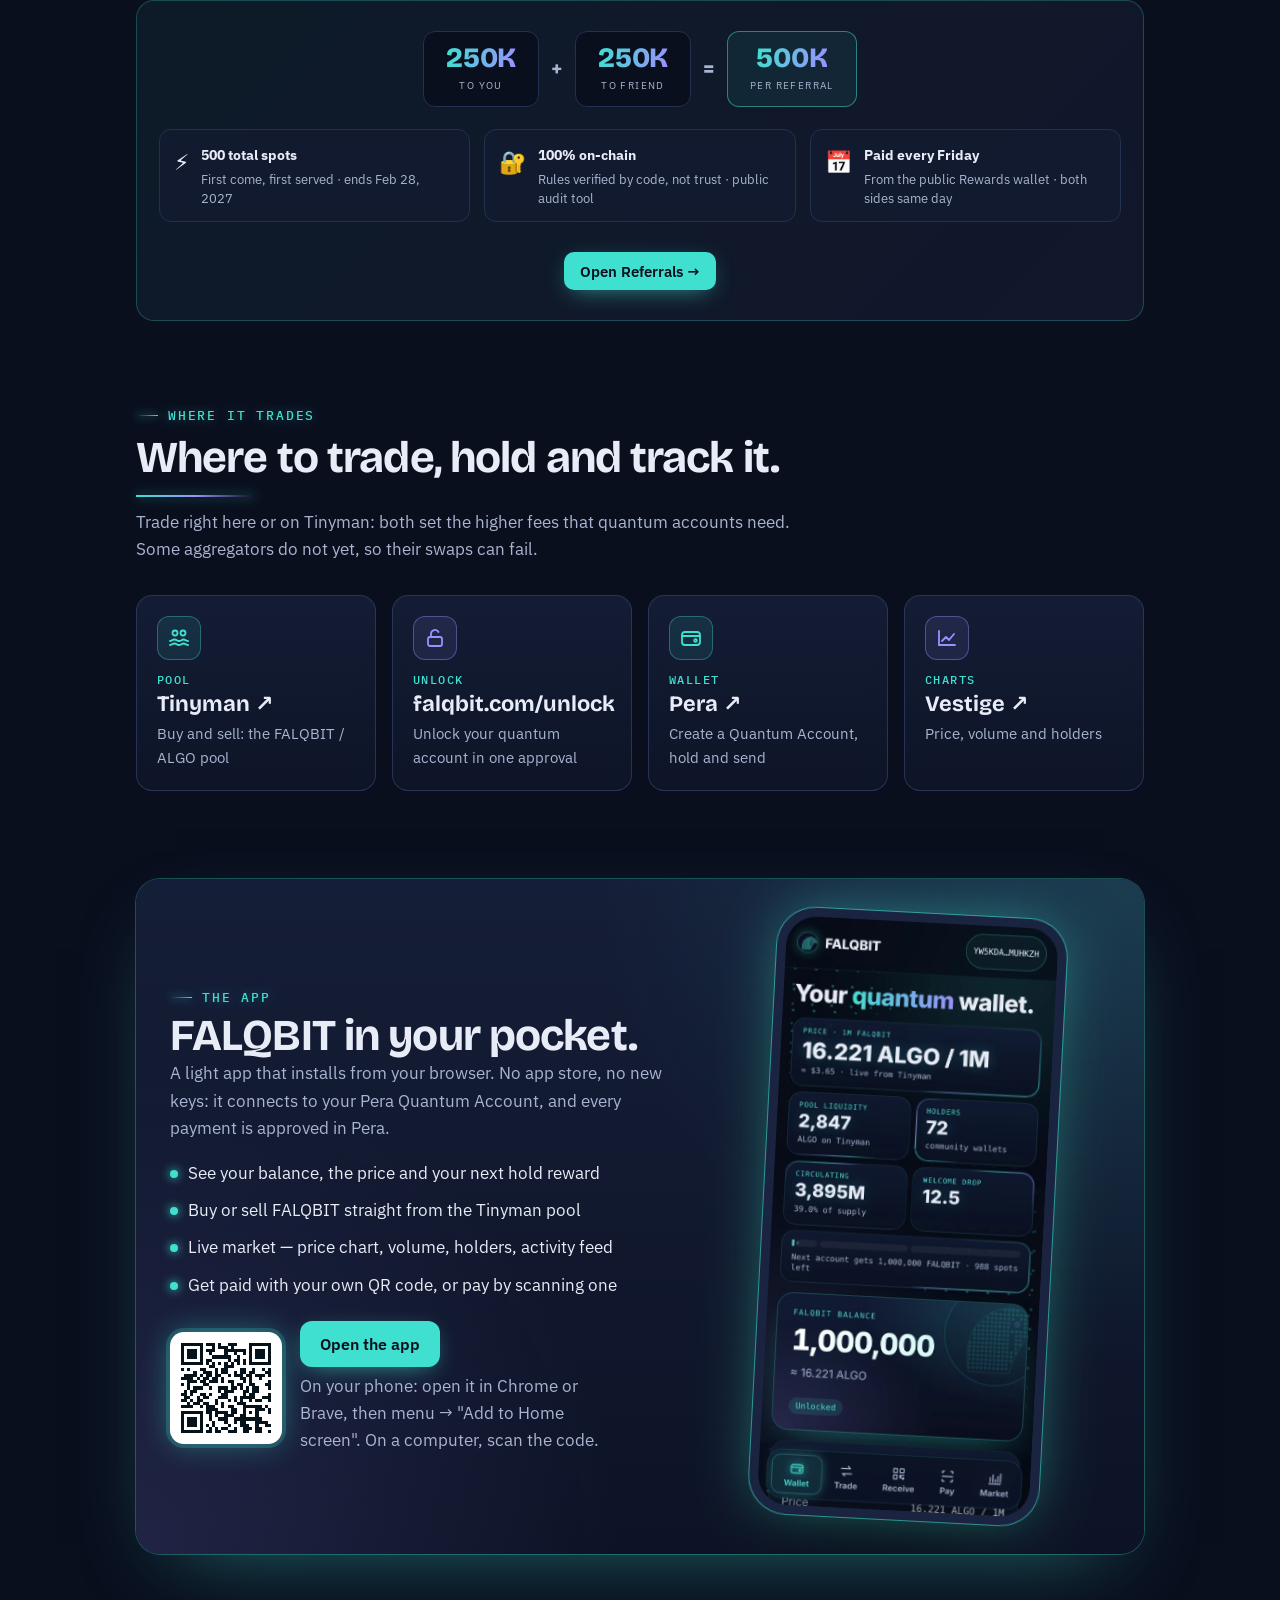
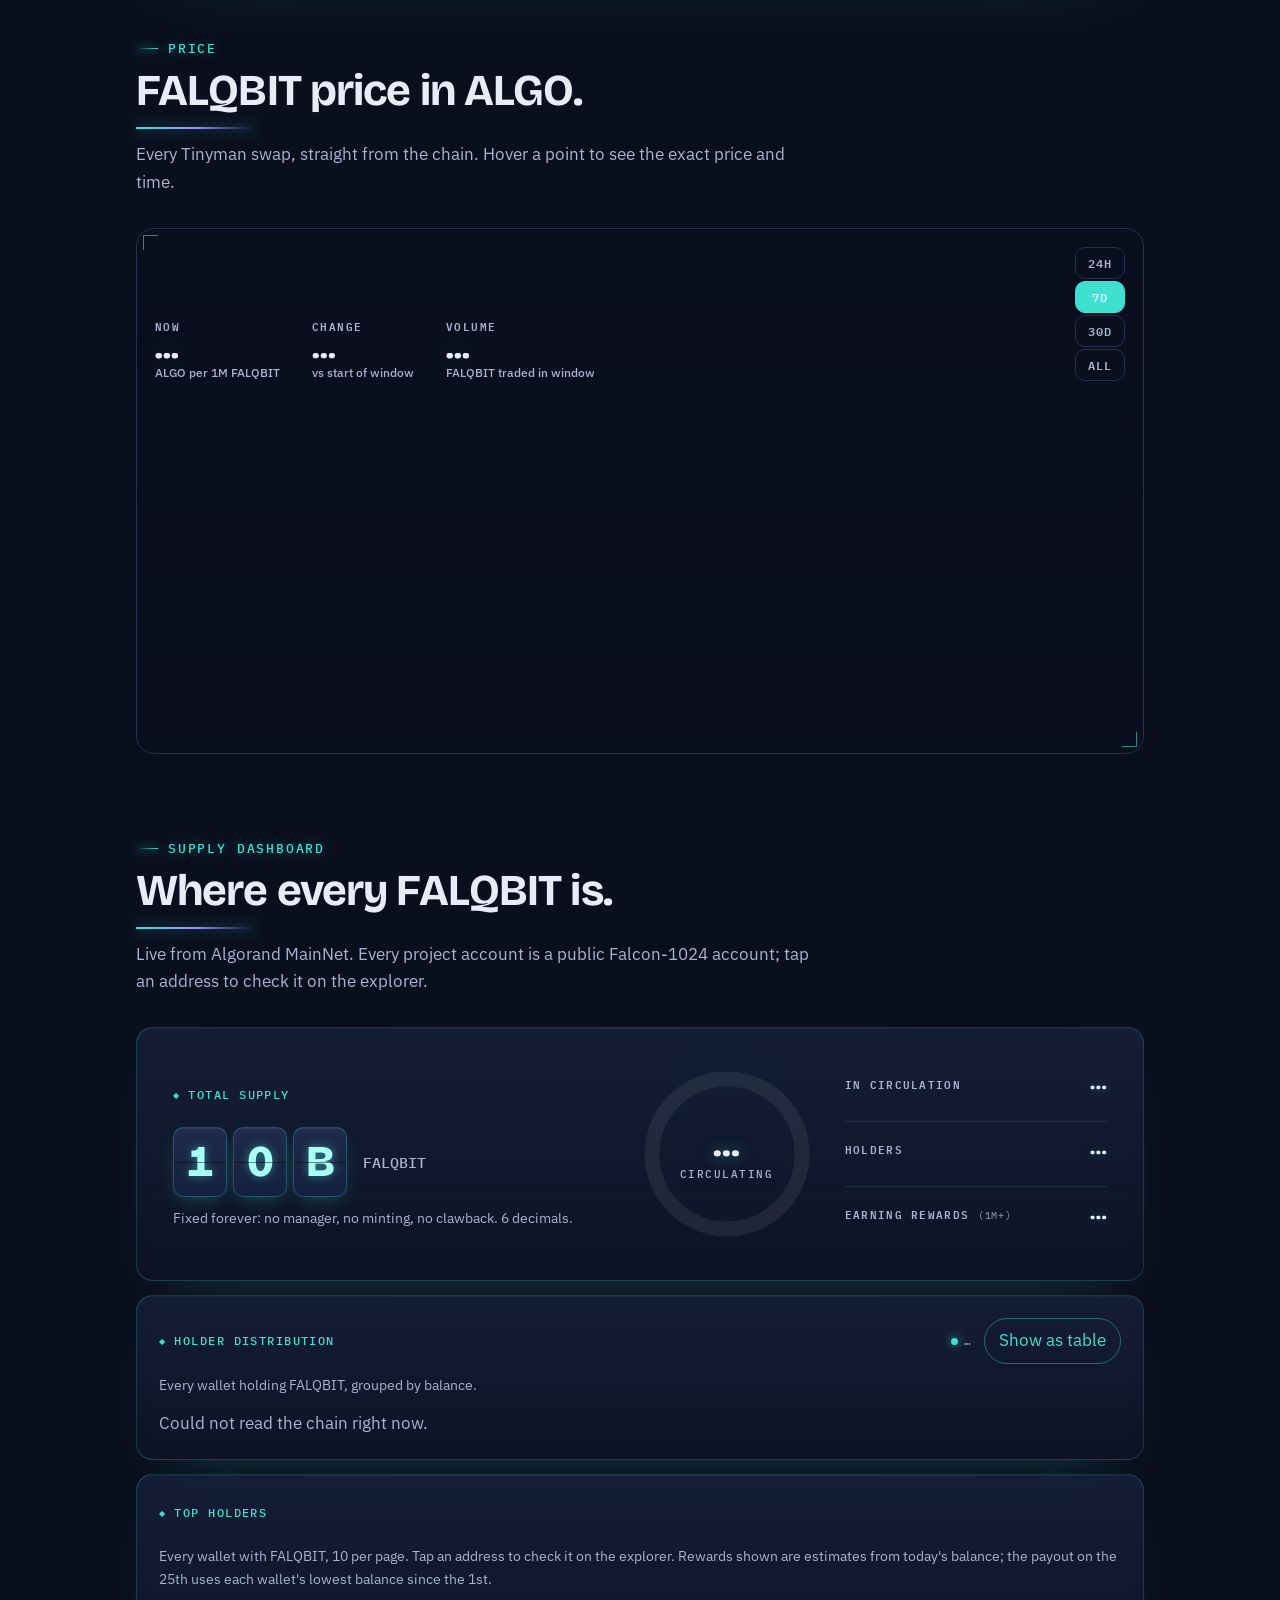
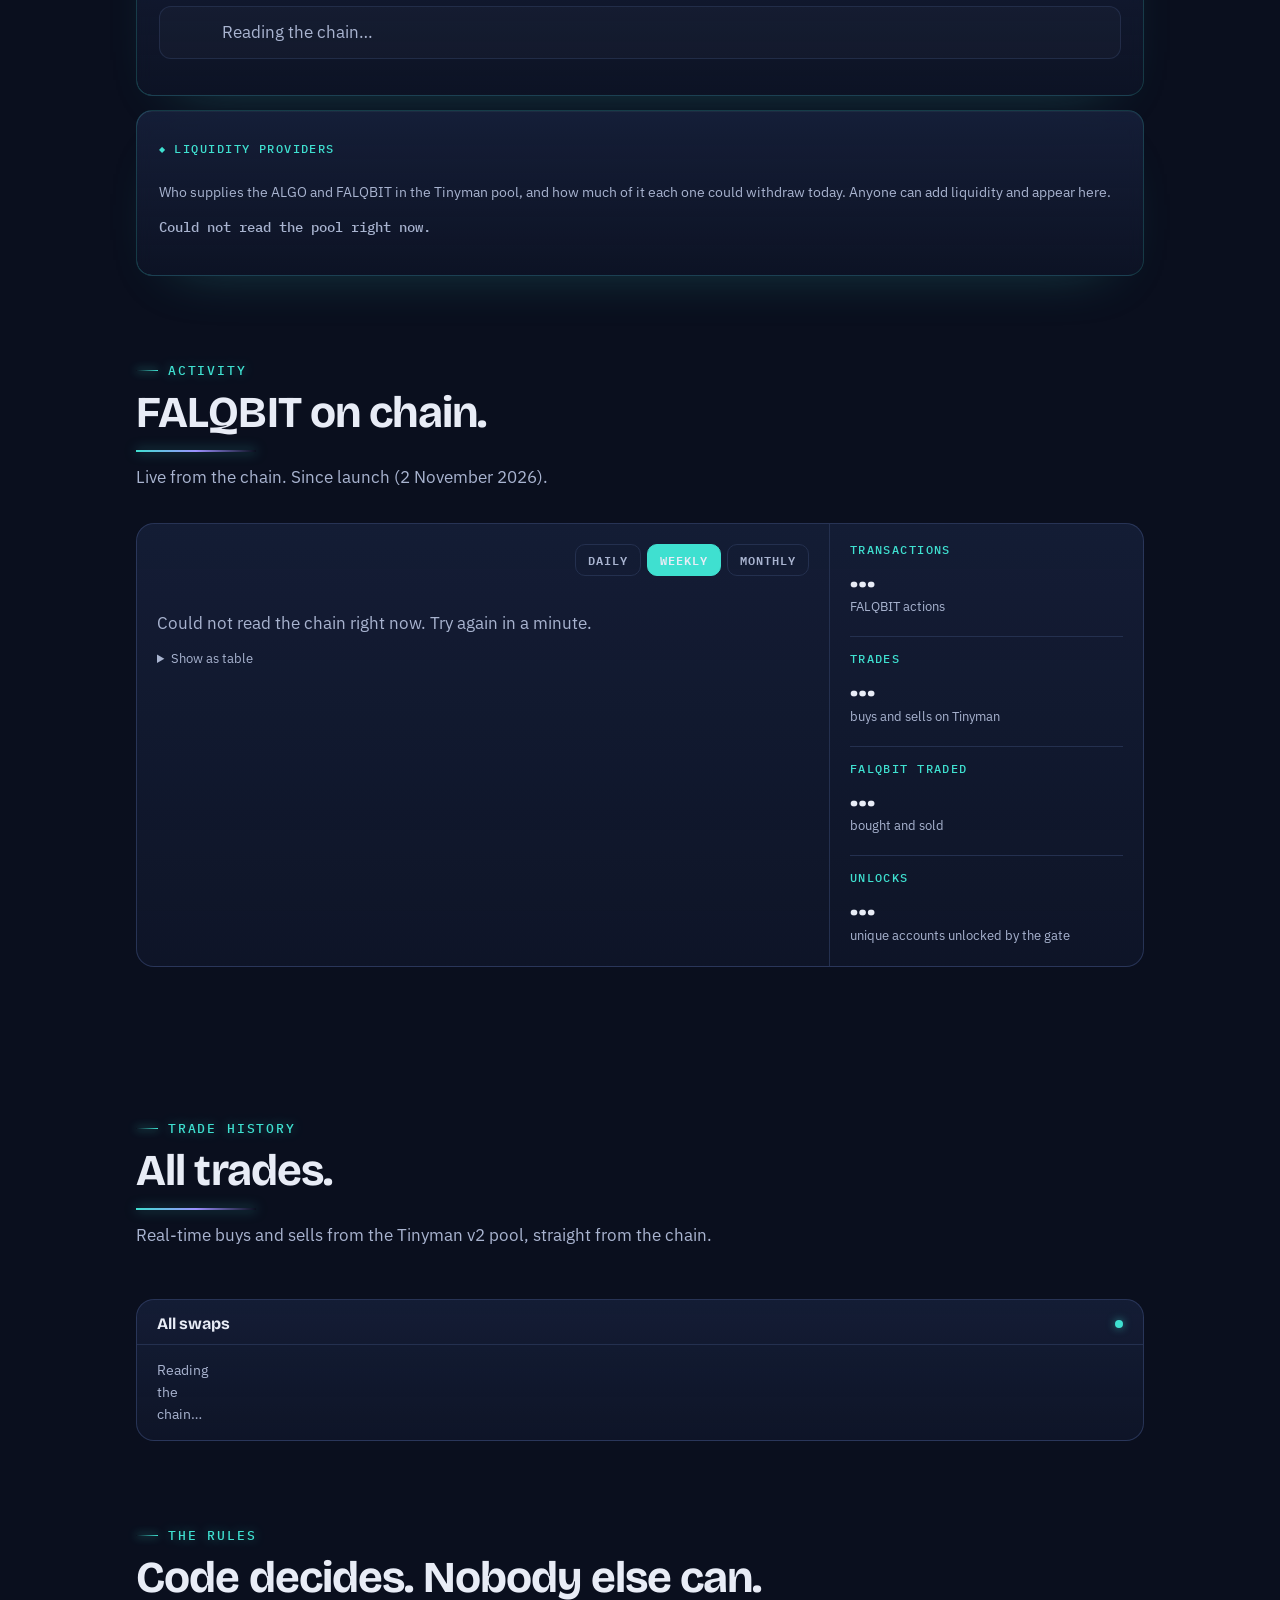
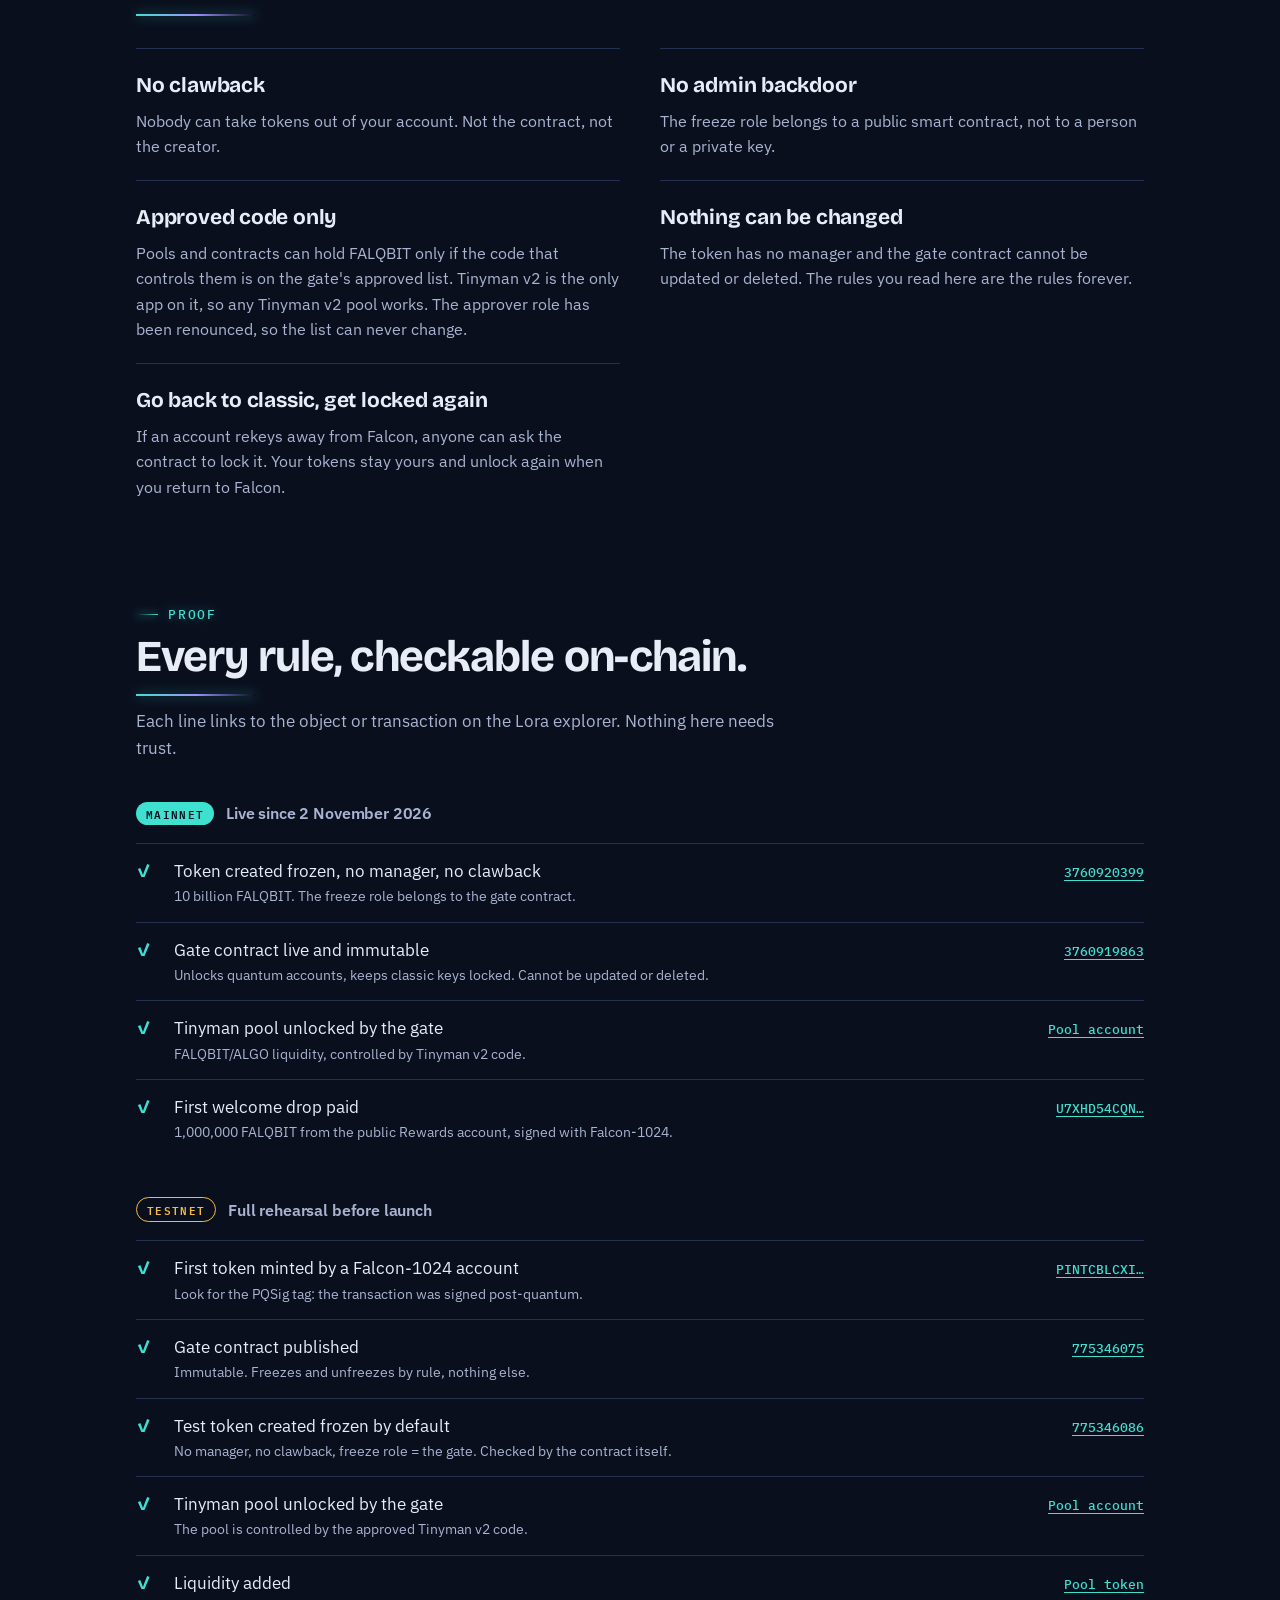
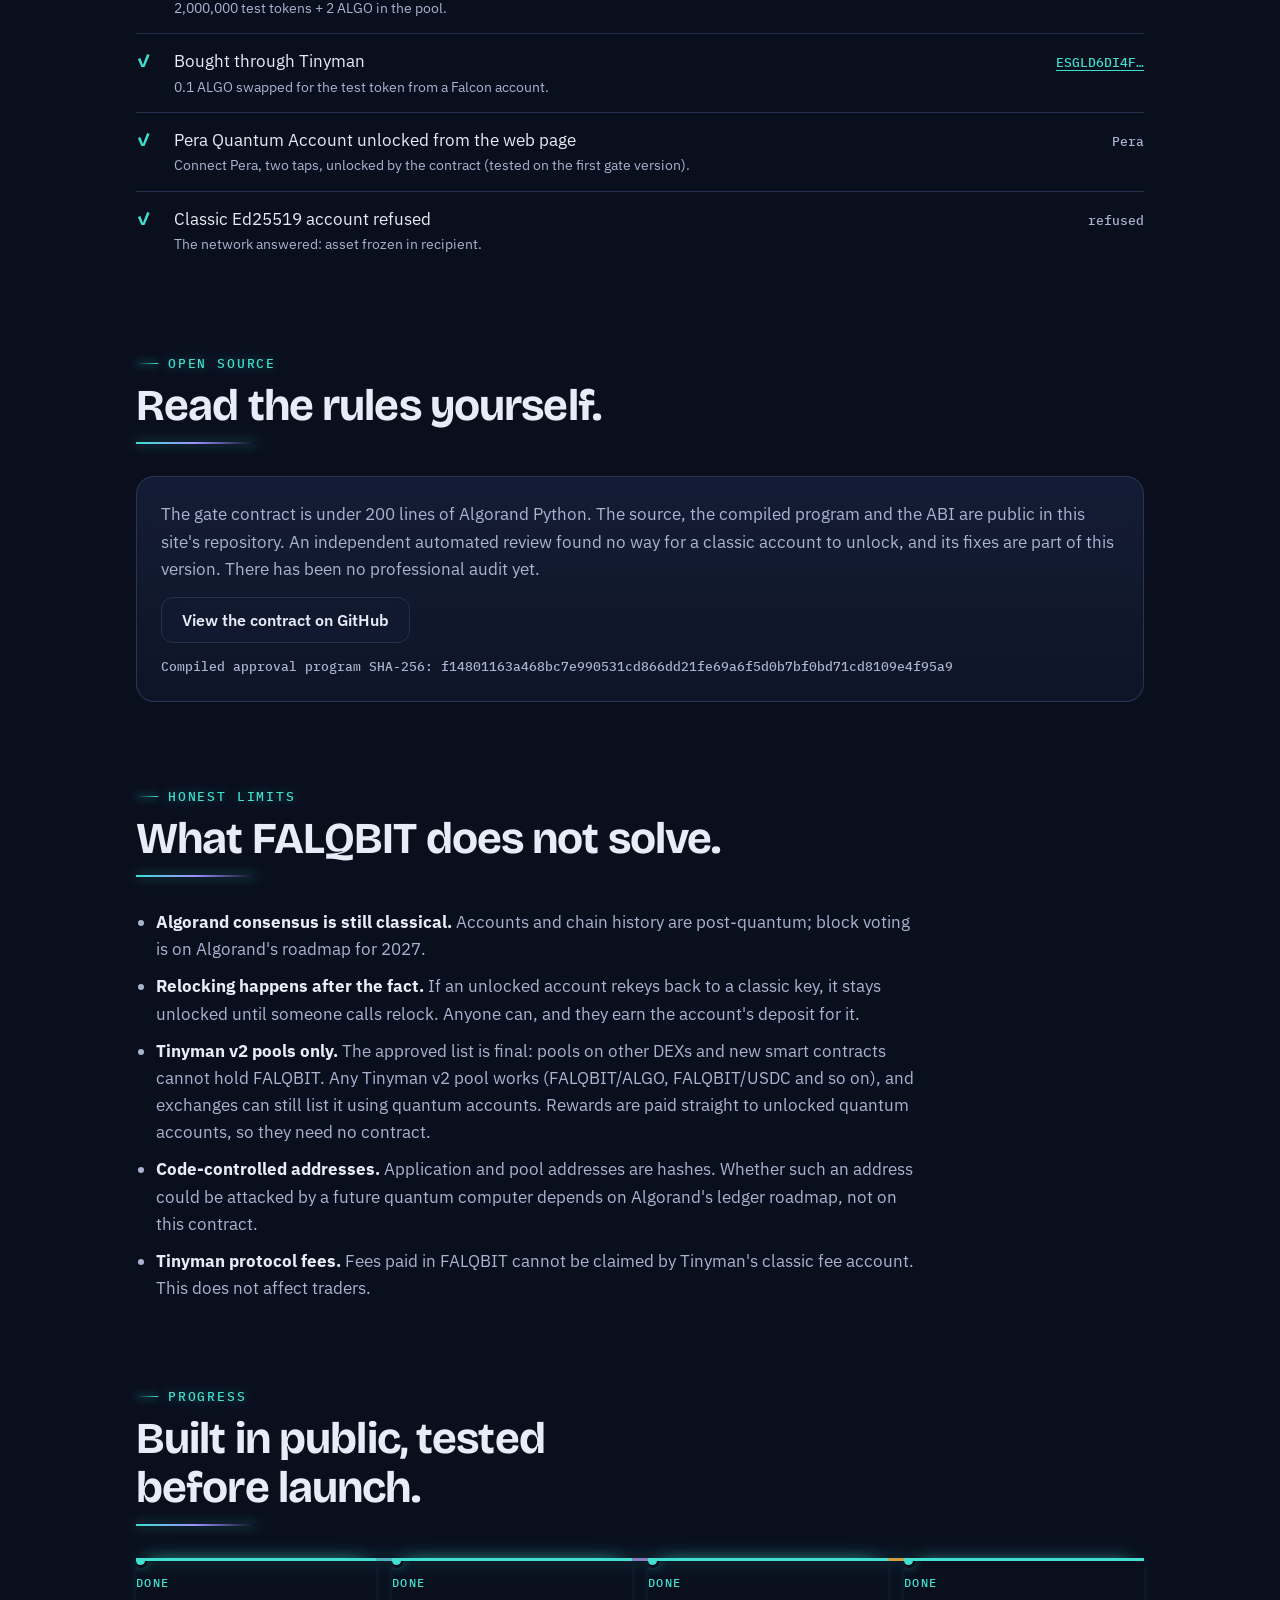
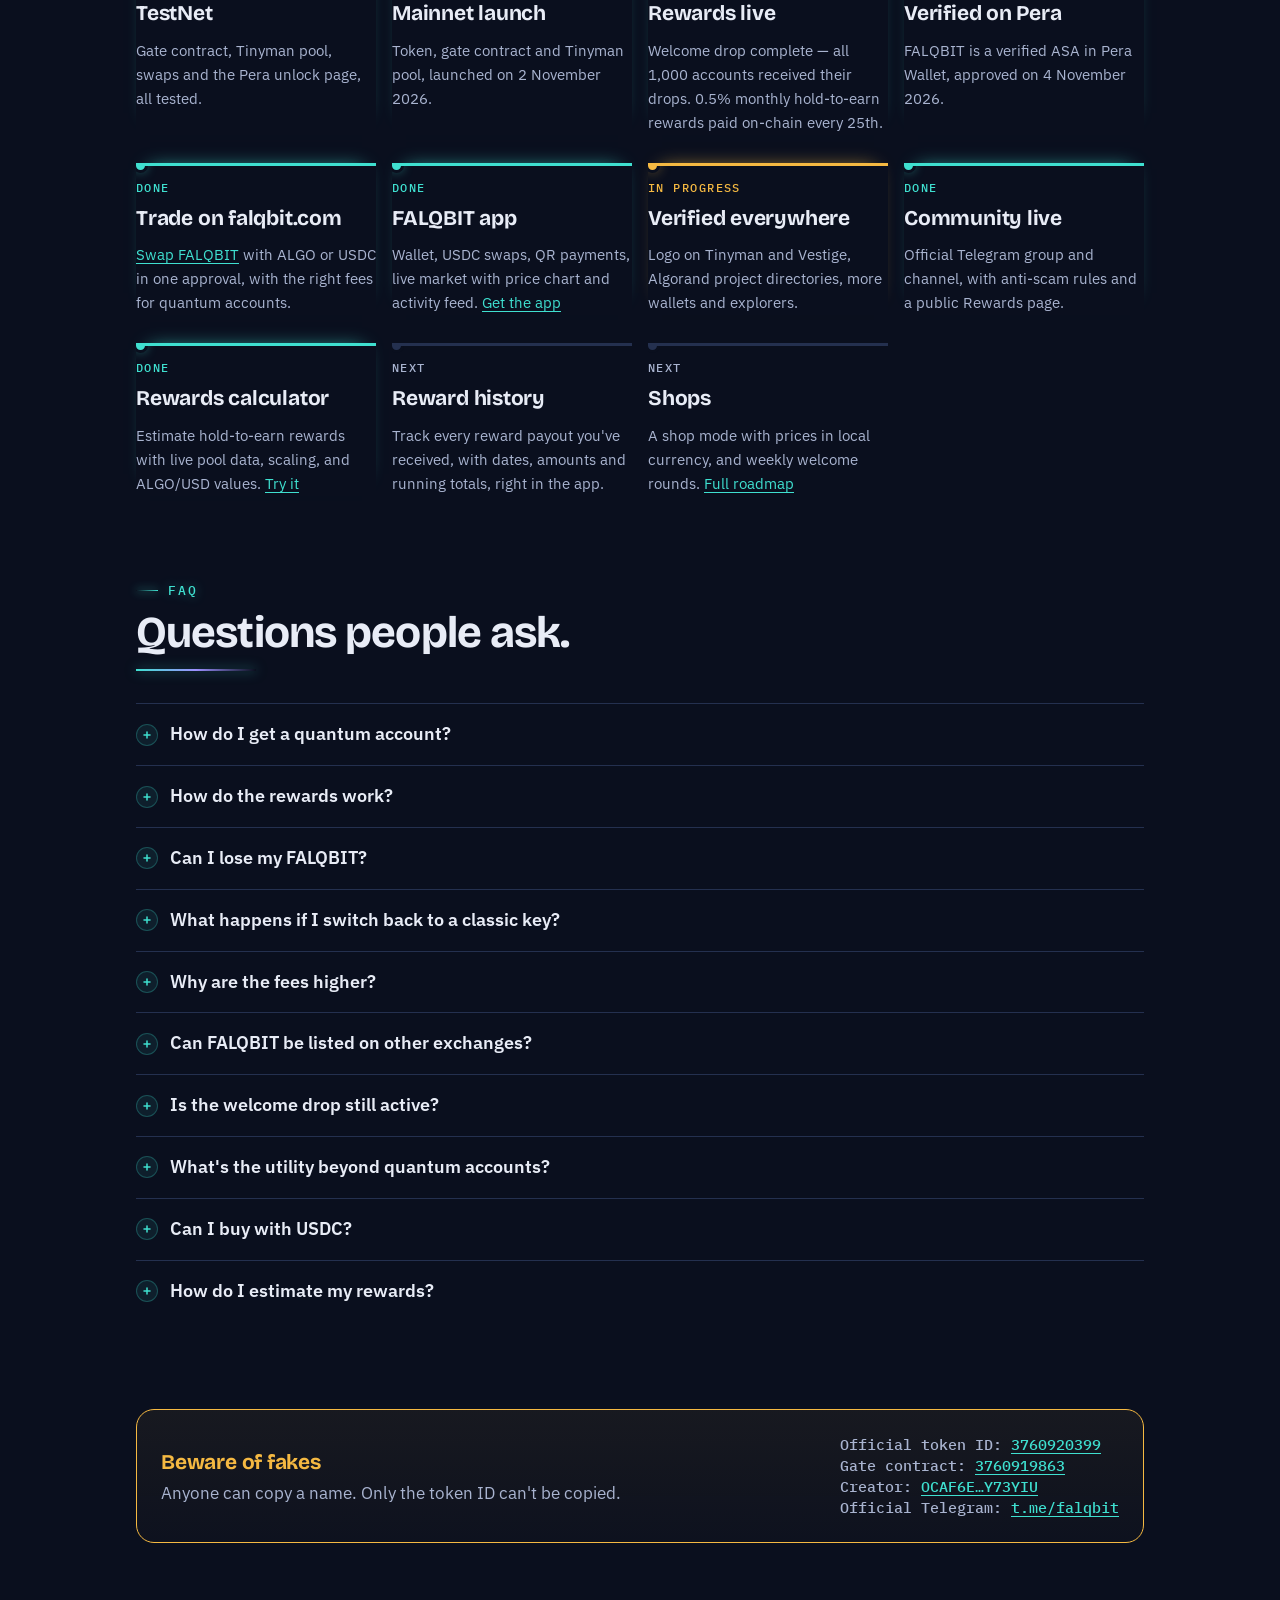
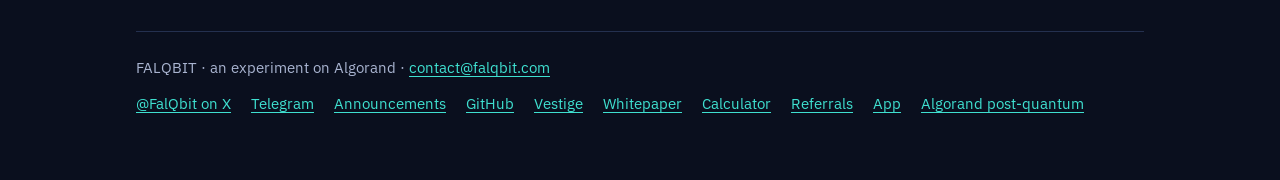
==== commit 9da5bd88: "Add files via upload" ====
--- a/index.html
+++ b/index.html
@@ -2566,8 +2566,16 @@
   function formatVol(v) { return v >= 1e9 ? fmt(v / 1e9, 2) + "B" : v >= 1e6 ? fmt(v / 1e6, 1) + "M" : fmt(v, 0); }
   function updateStats(buckets) {
     if (!buckets || !buckets.length) return;
+    // show the latest bucket that actually has activity; fall back to the very last bucket if everything is empty
     var current = buckets[buckets.length - 1];
-    var periodLabel = ACT_VIEW === "daily" ? "today (" + current.label + ")" : ACT_VIEW === "weekly" ? "this week (from " + current.label + ")" : "this month (" + current.label + ")";
+    for (var i = buckets.length - 1; i >= 0; i--) {
+      var bk = buckets[i];
+      if ((bk.buys + bk.sells + bk.unlocks + bk.transfers) > 0) { current = bk; break; }
+    }
+    var periodLabel;
+    if (ACT_VIEW === "daily") periodLabel = current.label;
+    else if (ACT_VIEW === "weekly") periodLabel = "week of " + current.label;
+    else periodLabel = current.label;
     var tot = current.buys + current.sells + current.unlocks + current.transfers;
     var b = current.buys, s = current.sells;
     var unlCount = Object.keys(current.unlockedAccs || {}).length;
@@ -2576,9 +2584,9 @@
     $("act-trades-s").textContent = fmt(b, 0) + " buys · " + fmt(s, 0) + " sells on Tinyman";
     $("act-vol").textContent = formatVol(current.vol || 0);
     $("act-unl").textContent = fmt(unlCount, 0);
-    $("act-tx-s").textContent = "FALQBIT actions " + periodLabel;
-    $("act-vol-s").textContent = "bought and sold " + periodLabel;
-    $("act-unl-s").textContent = "unique accounts unlocked " + periodLabel;
+    $("act-tx-s").textContent = "FALQBIT actions · " + periodLabel;
+    $("act-vol-s").textContent = "bought and sold · " + periodLabel;
+    $("act-unl-s").textContent = "unique accounts unlocked · " + periodLabel;
   }
   function loadActivity() {
     var now = new Date();
@@ -2633,7 +2641,7 @@
   function drawActivity(buckets) {
     lastBuckets = buckets;
     updateStats(buckets);
-    var W = Math.max(300, Math.round($("act-plot").clientWidth || 640)), H = W < 500 ? 220 : 260, L = 34, R = 8, T = 10, B = 26, pw = W - L - R, ph = H - T - B;
+    var W = Math.max(300, Math.round($("act-plot").clientWidth || 640)), H = W < 500 ? 220 : 260, L = 48, R = 8, T = 10, B = 26, pw = W - L - R, ph = H - T - B;
     var max = niceMax(Math.max.apply(null, buckets.map(function (d) { return d.buys + d.sells + d.unlocks + d.transfers; }).concat([1])));
     var bw = pw / buckets.length, barW = Math.max(6, bw * 0.62), svg = "";
     for (var g = 0; g <= 4; g++) { var gy = T + ph - ph * g / 4; svg += "<line class=\"grid\" x1=\"" + L + "\" x2=\"" + (W - R) + "\" y1=\"" + gy + "\" y2=\"" + gy + "\"/><text class=\"ax\" x=\"" + (L - 8) + "\" y=\"" + (gy + 4) + "\" text-anchor=\"end\">" + fmt(max * g / 4, 0) + "</text>"; }
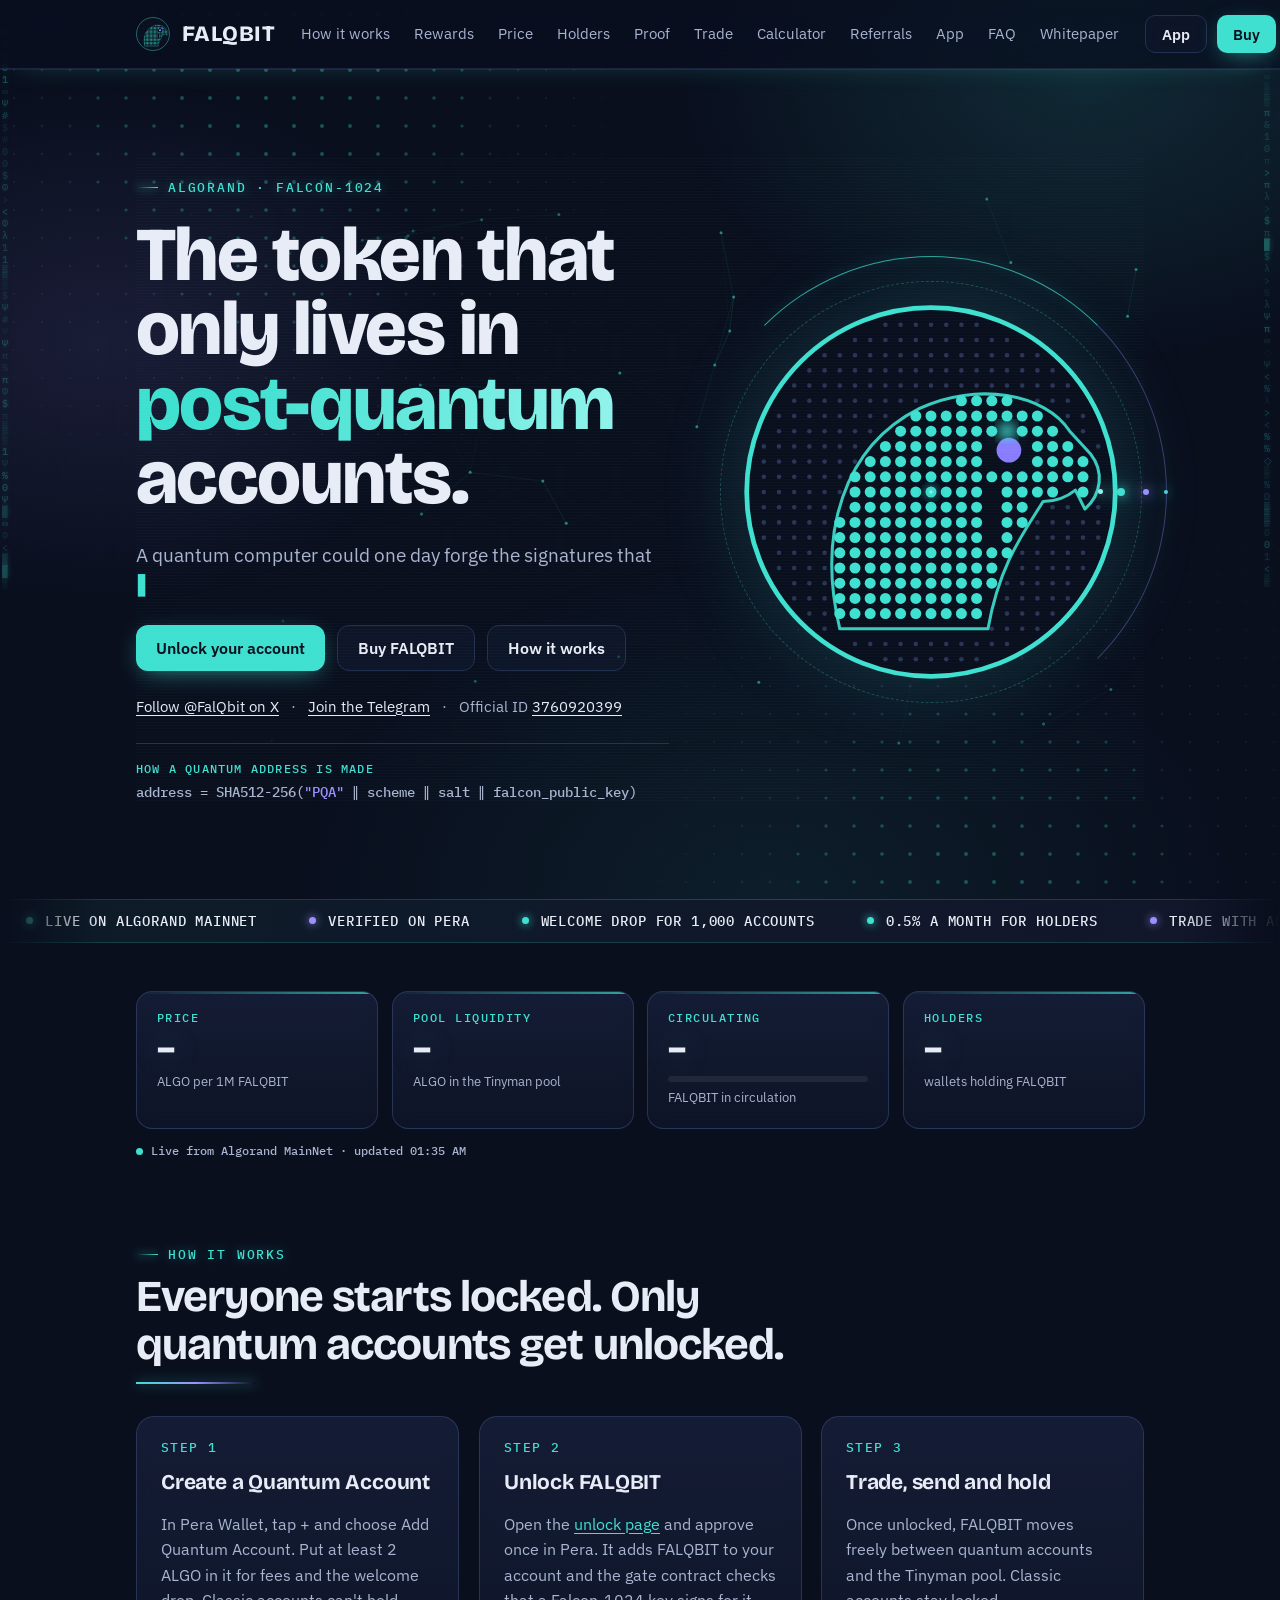
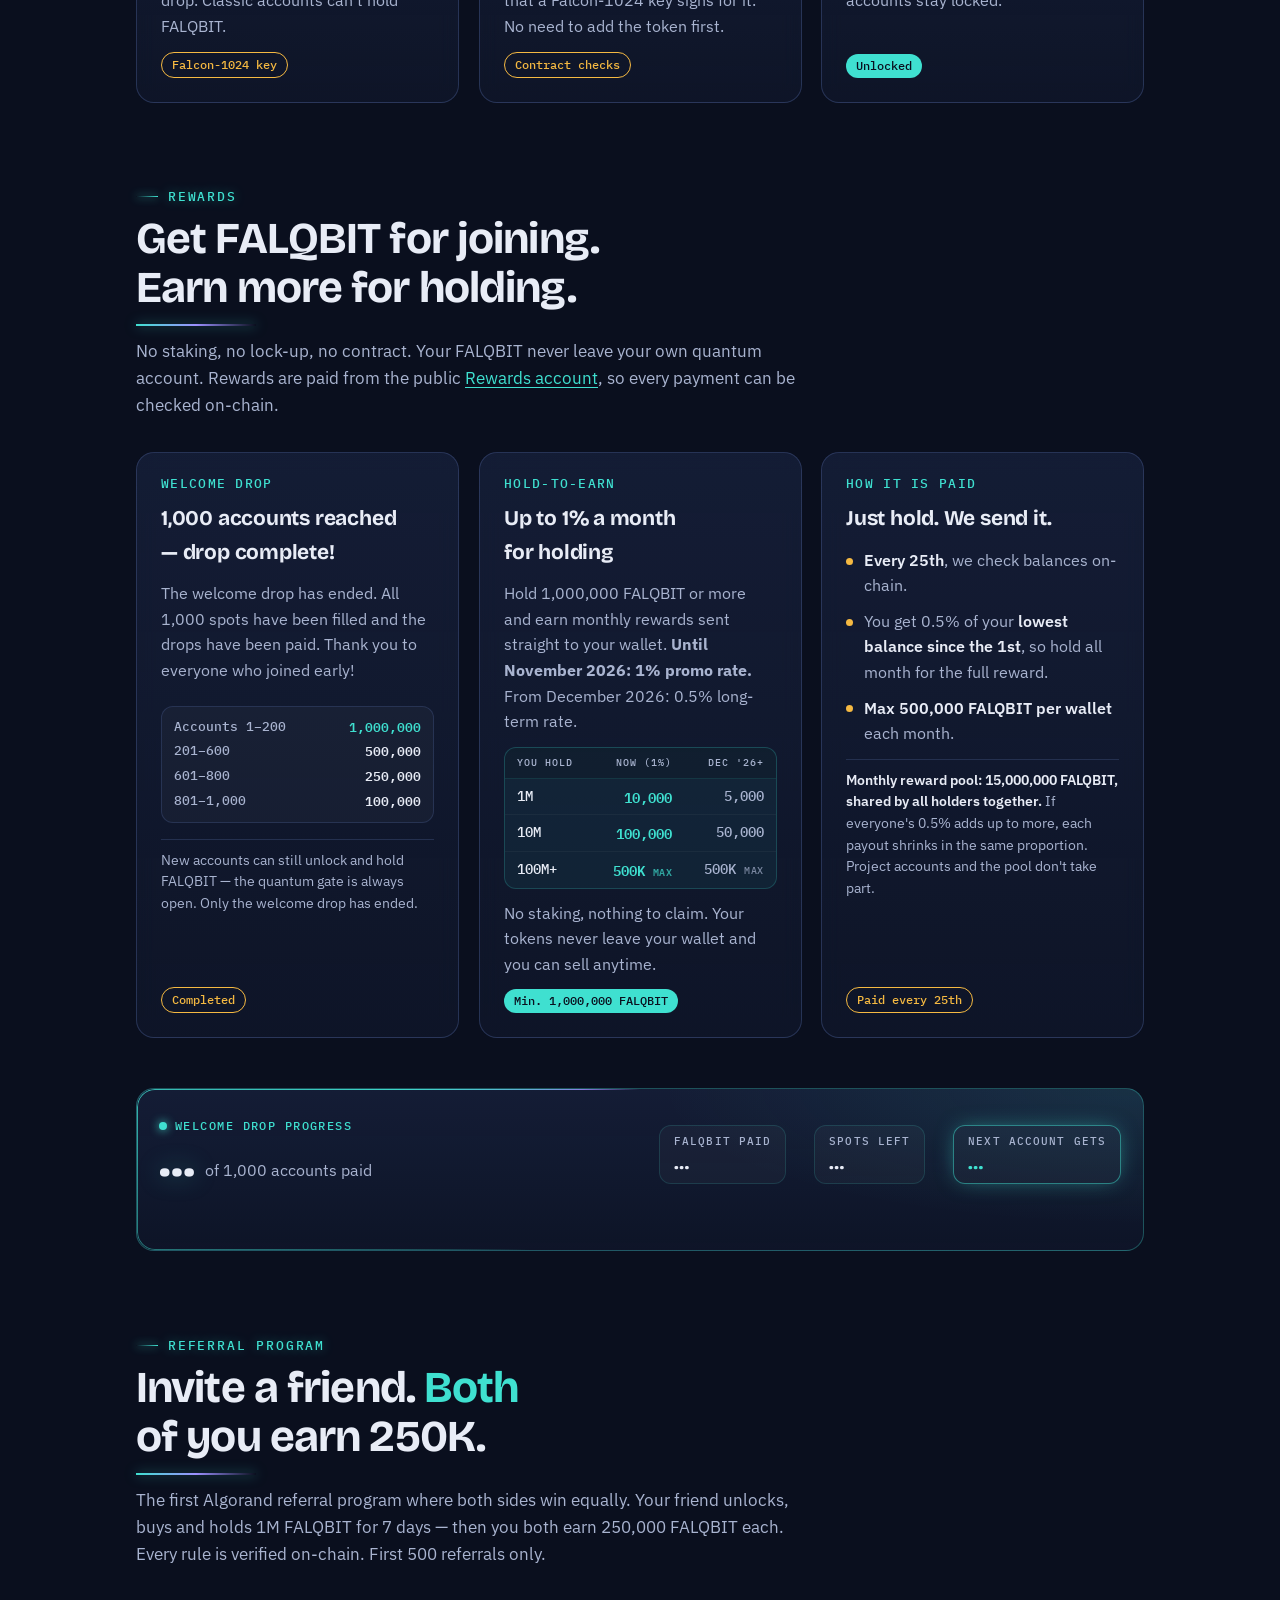
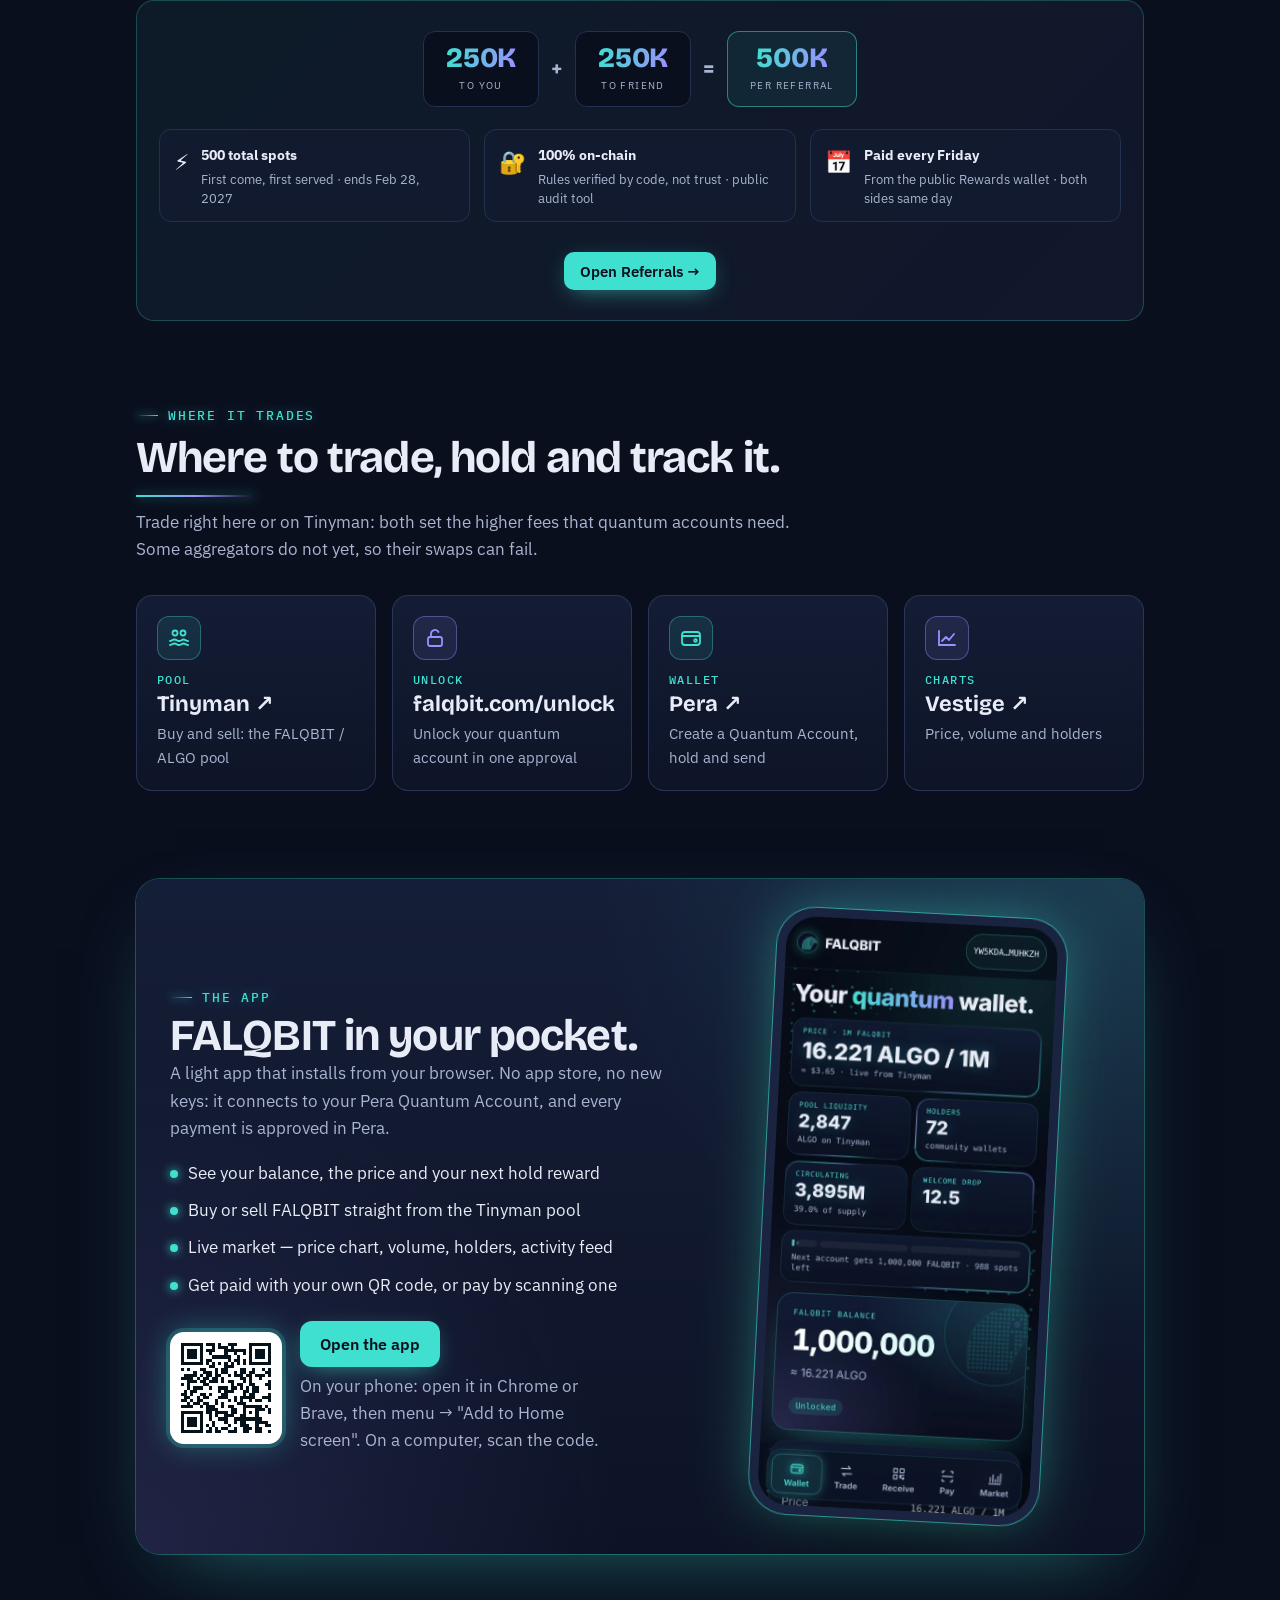
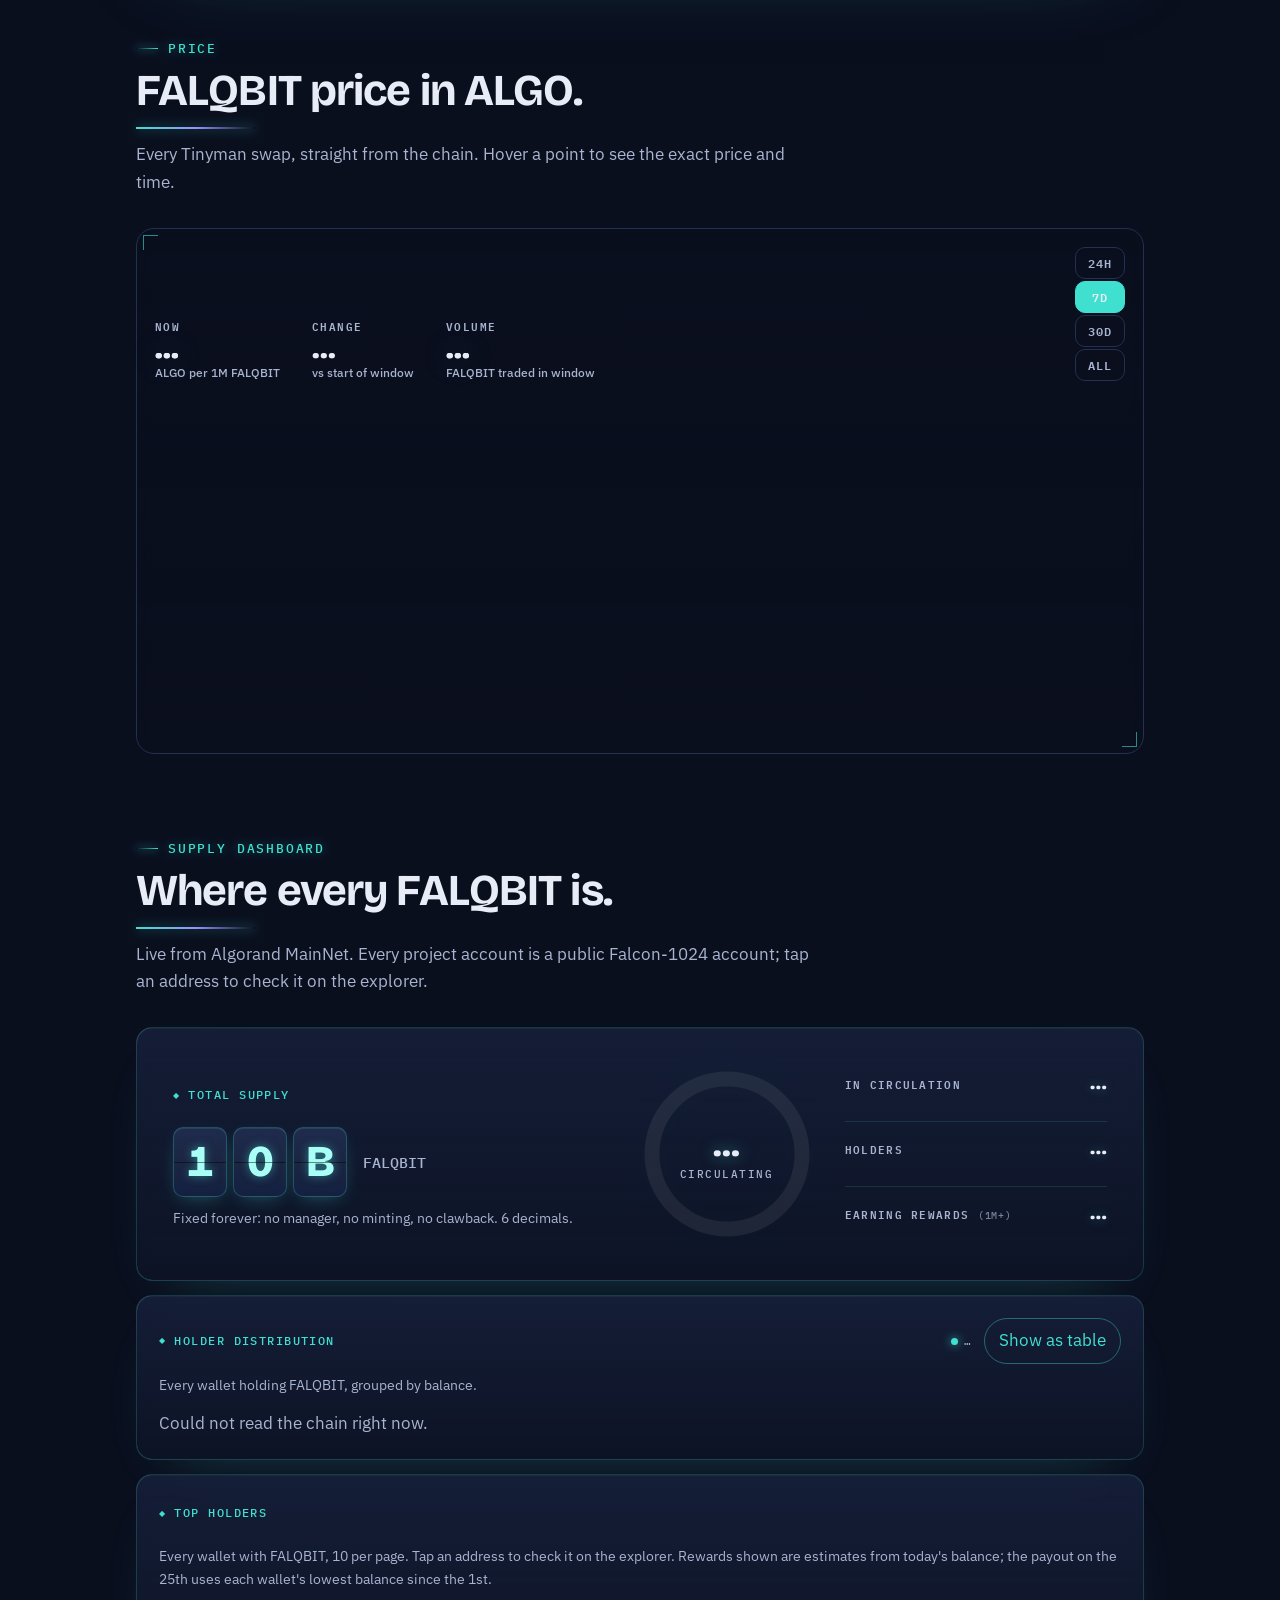
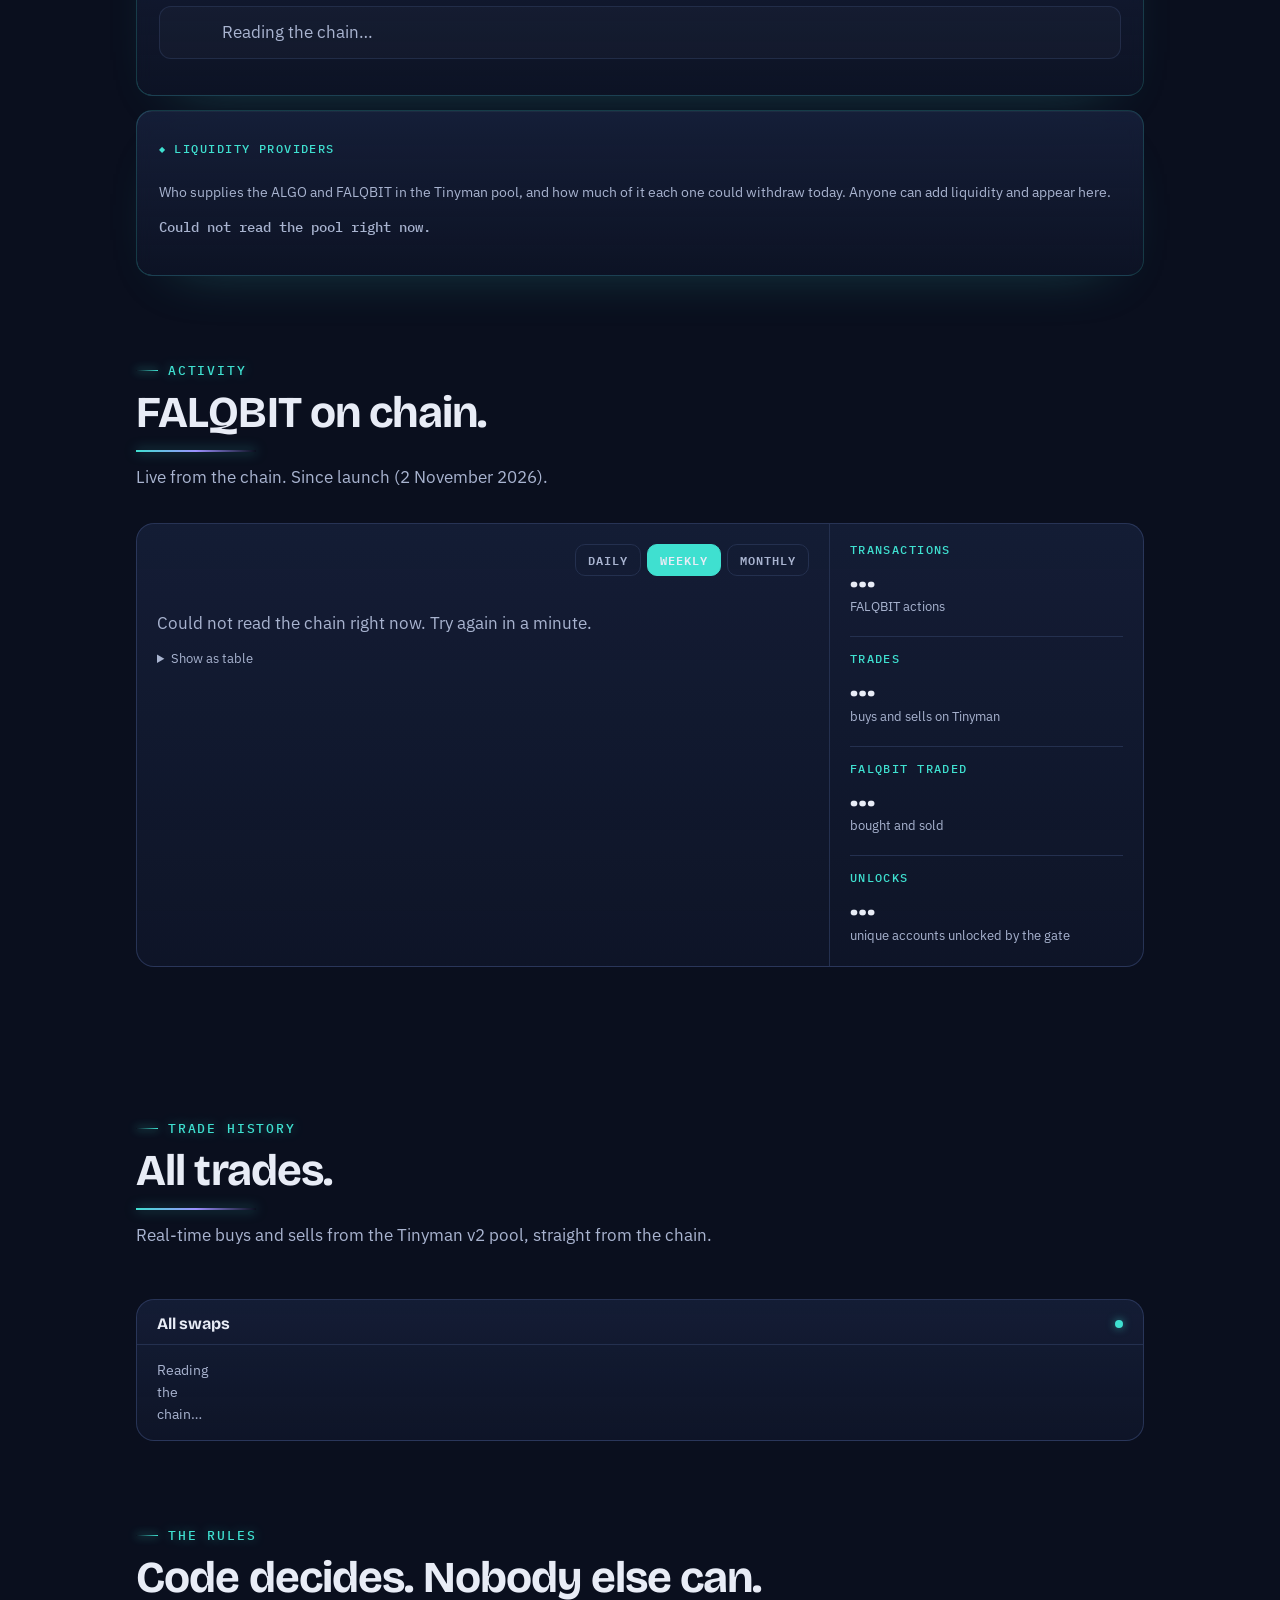
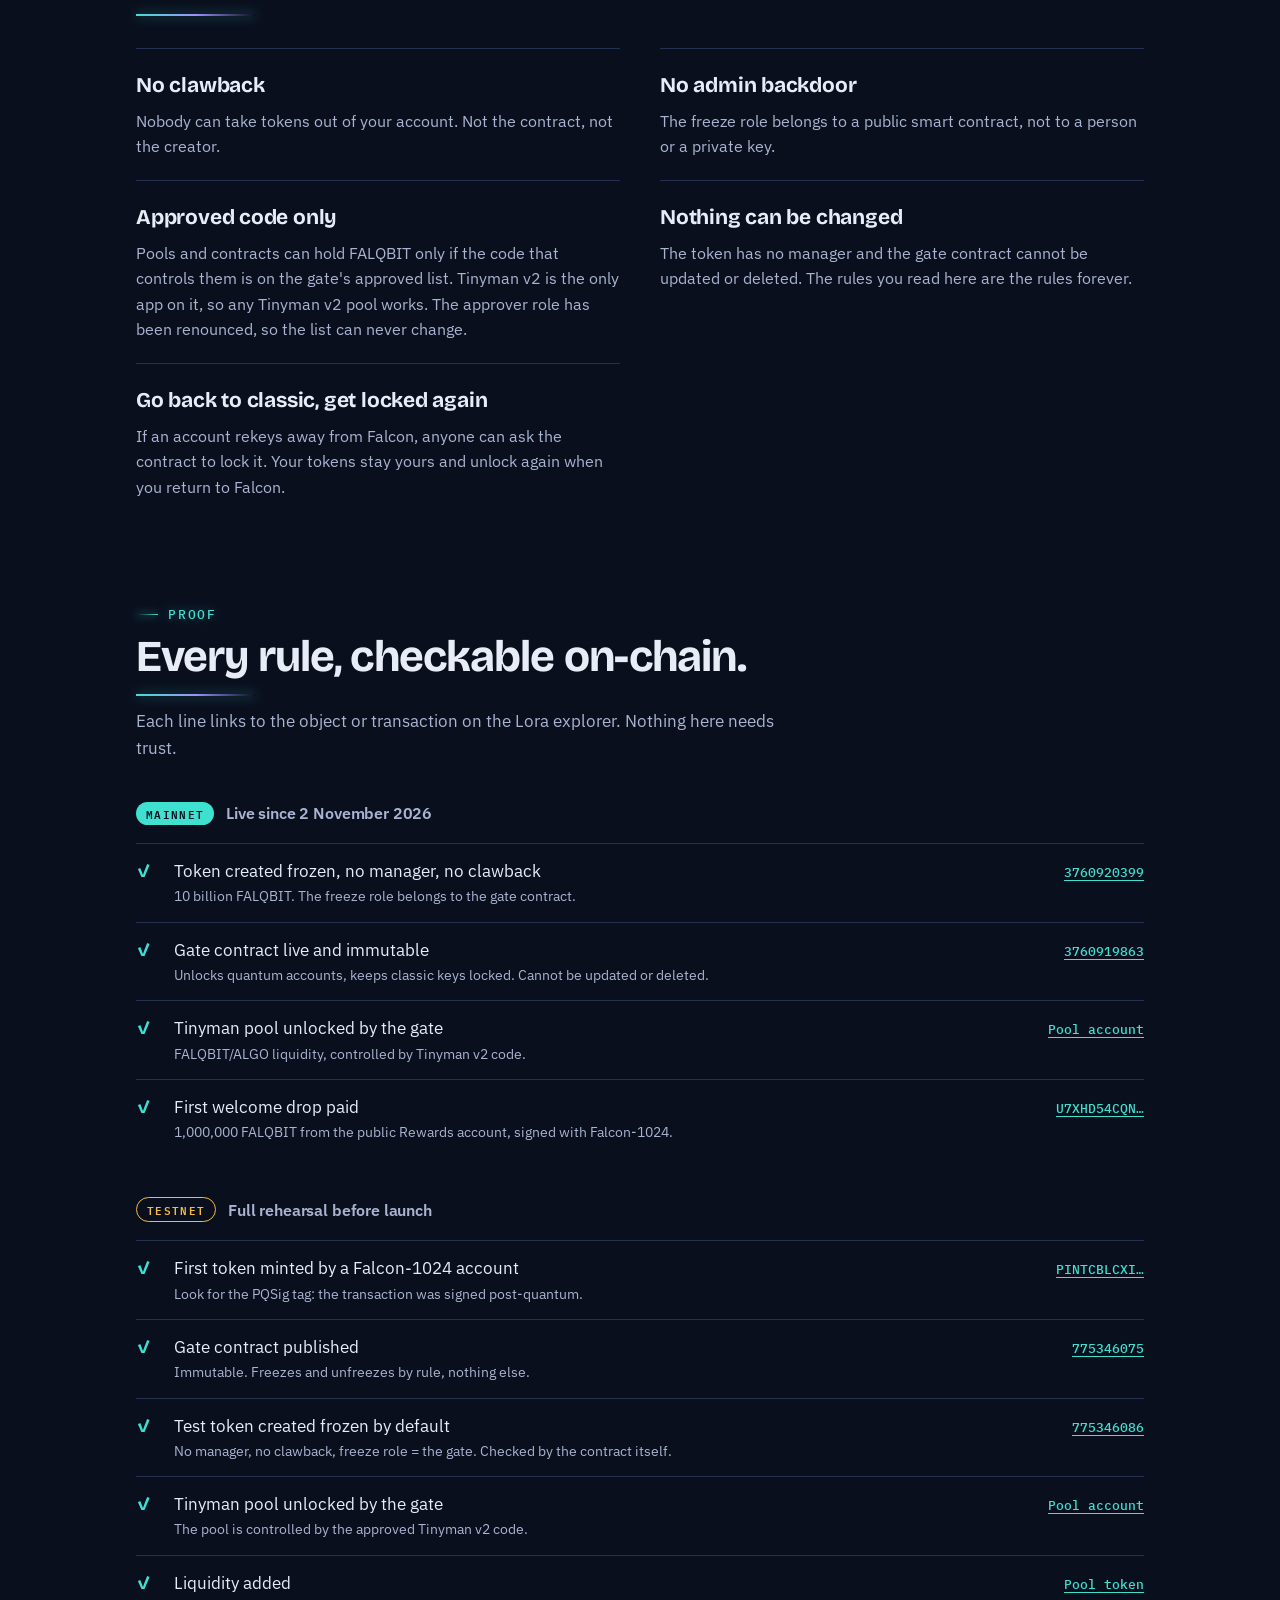
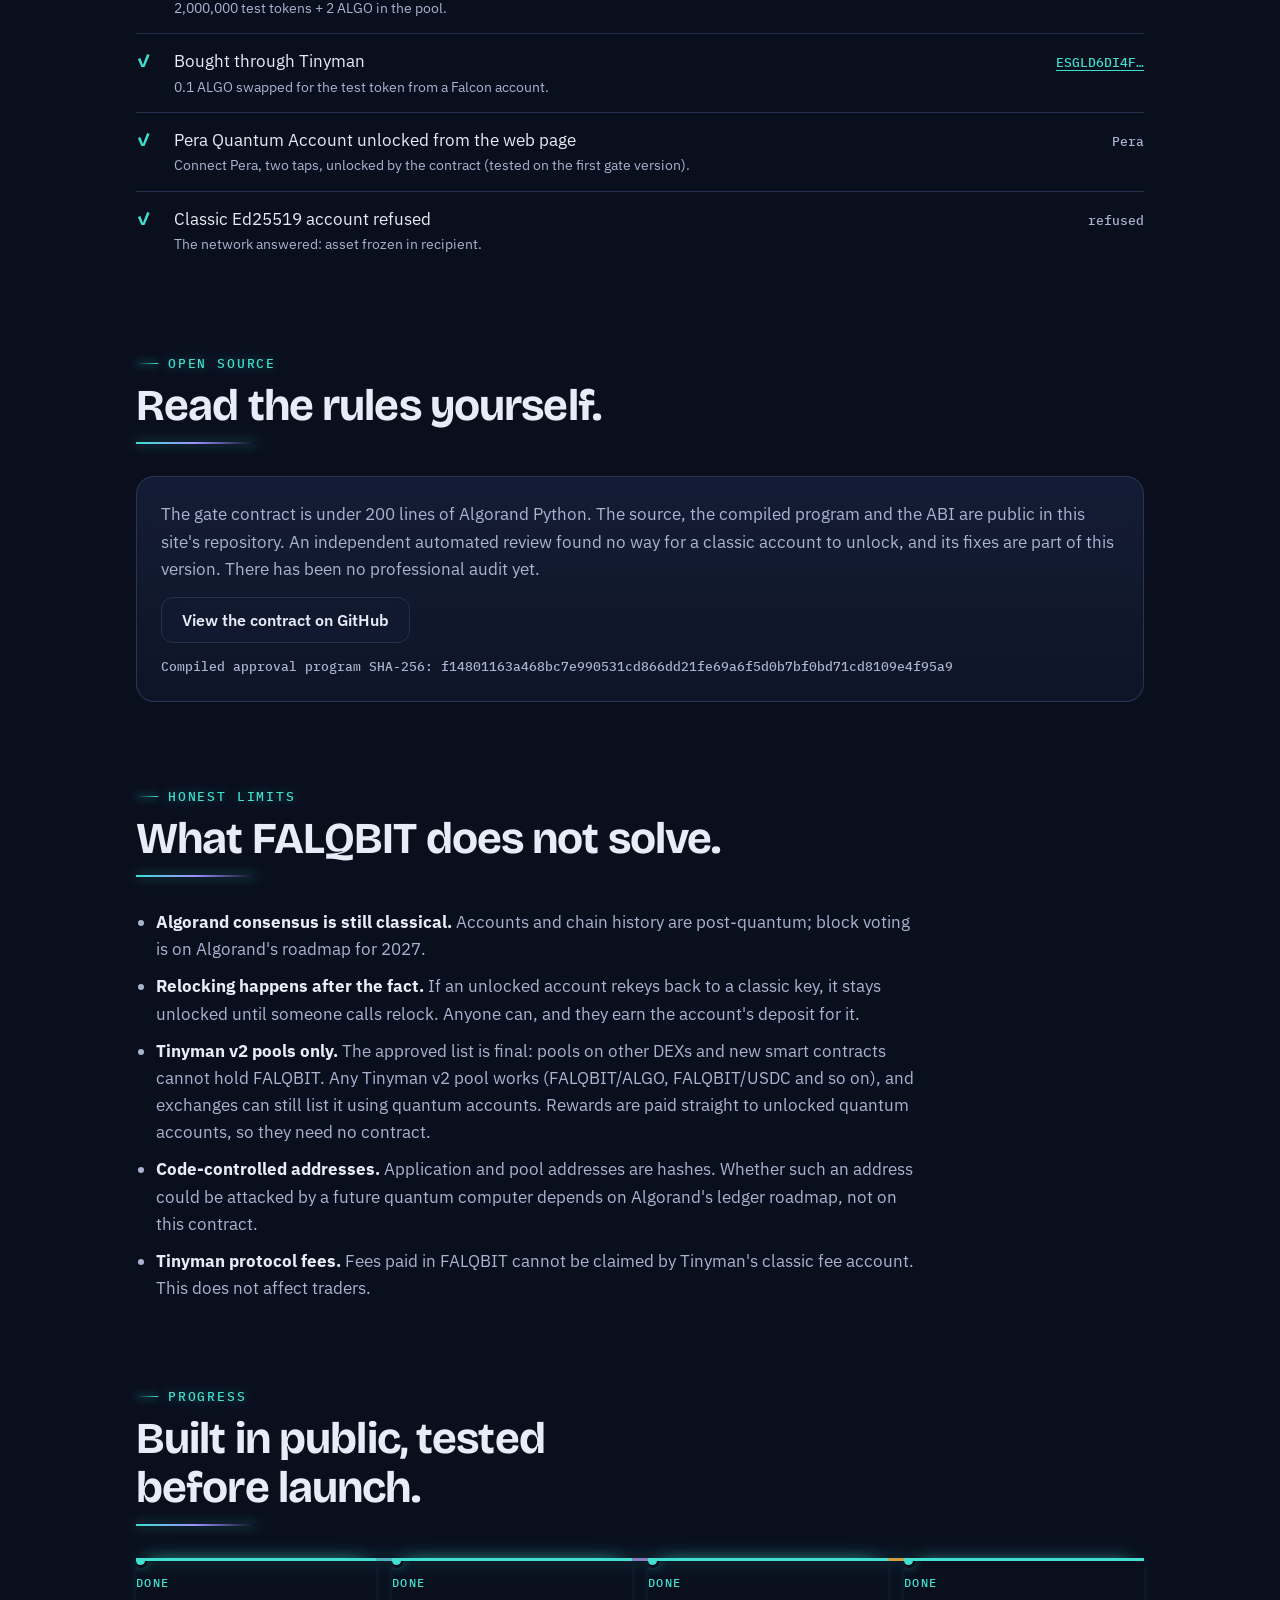
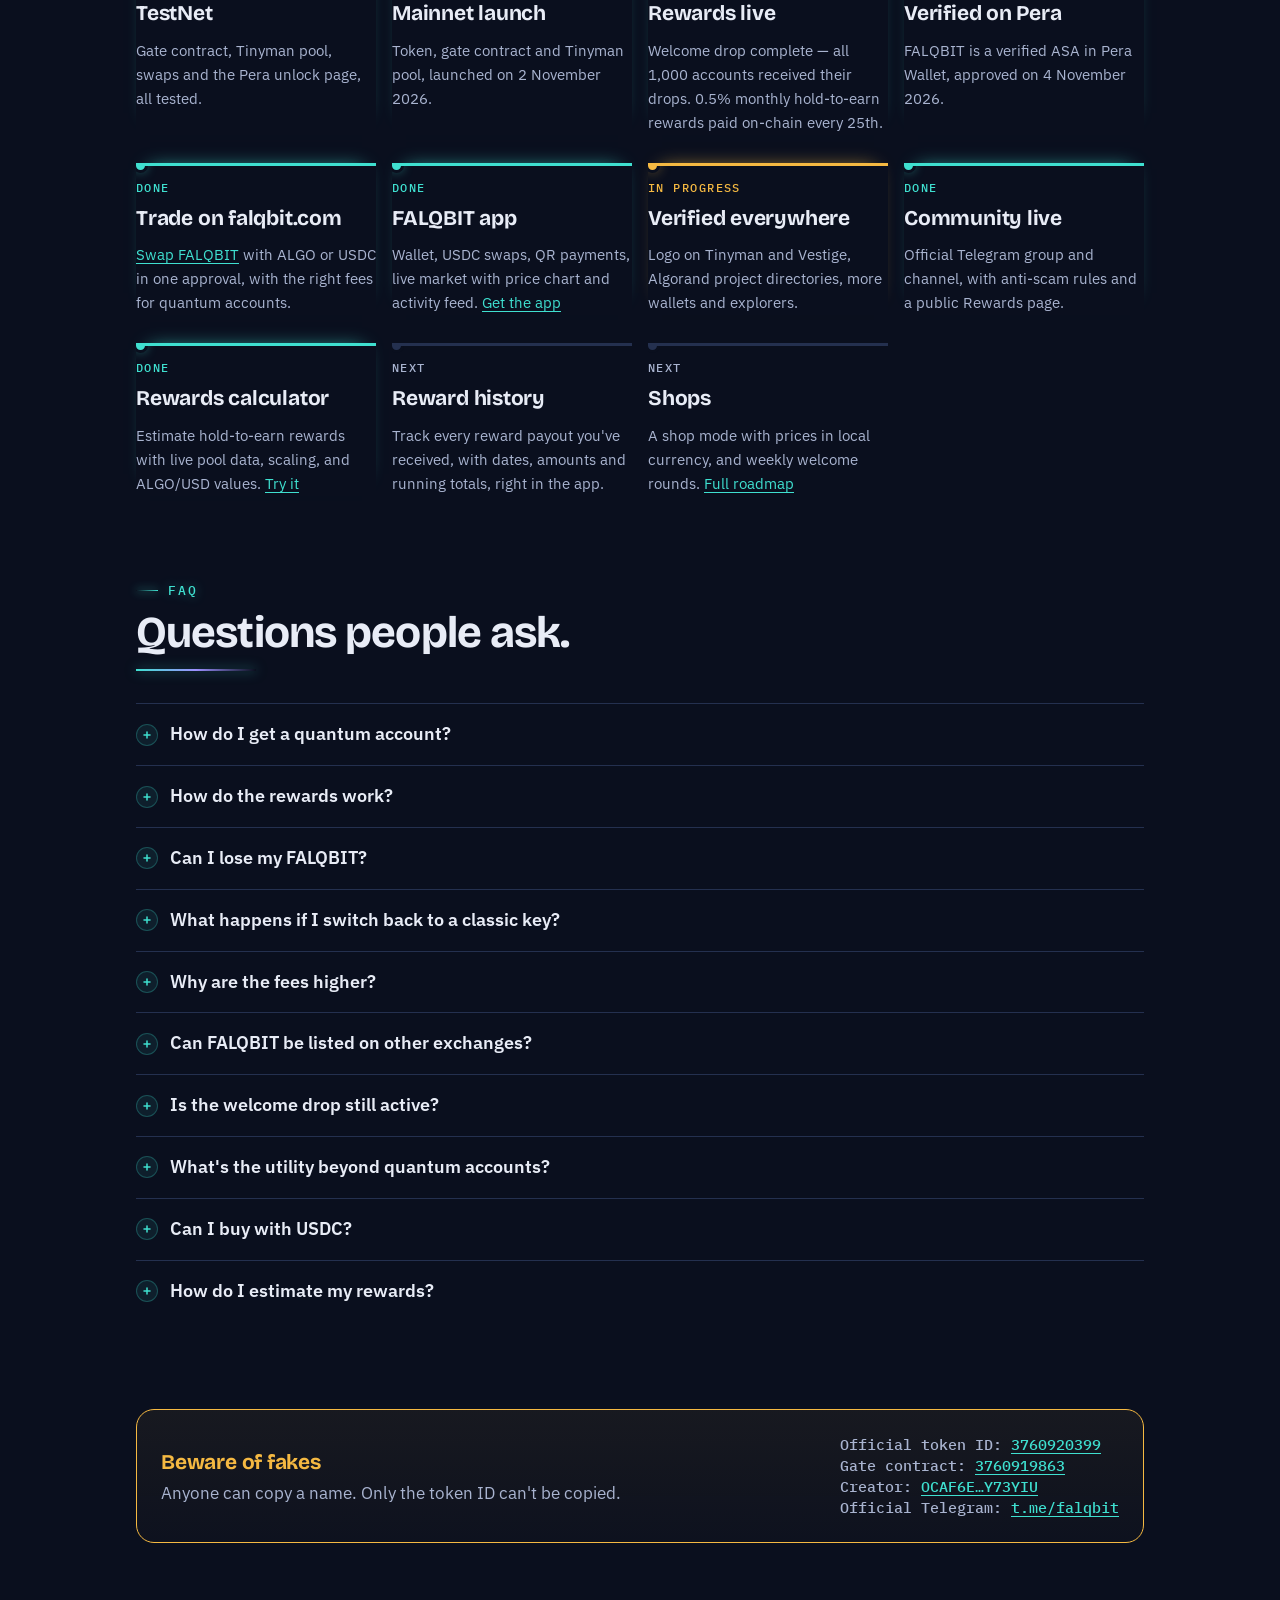
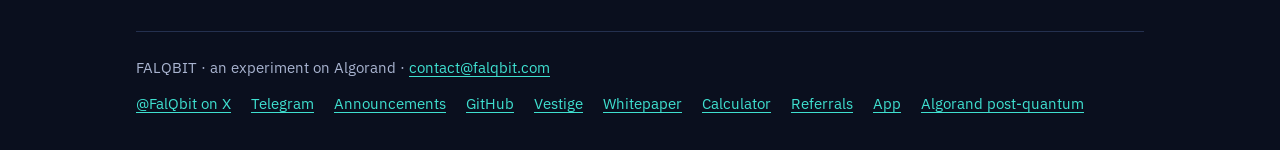
==== commit e3460872: "Add files via upload" ====
--- a/index.html
+++ b/index.html
@@ -2643,13 +2643,18 @@
     updateStats(buckets);
     var W = Math.max(300, Math.round($("act-plot").clientWidth || 640)), H = W < 500 ? 220 : 260, L = 48, R = 8, T = 10, B = 26, pw = W - L - R, ph = H - T - B;
     var max = niceMax(Math.max.apply(null, buckets.map(function (d) { return d.buys + d.sells + d.unlocks + d.transfers; }).concat([1])));
-    var bw = pw / buckets.length, barW = Math.max(6, bw * 0.62), svg = "";
+    // cap bar width so 1-2 bars don't fill the whole canvas, and center the chart when there's extra space
+    var MAX_BAR_W = 70, MIN_SLOTS = 4;
+    var bw = Math.min(pw / Math.max(buckets.length, MIN_SLOTS), MAX_BAR_W / 0.62);
+    var barW = Math.max(6, Math.min(bw * 0.62, MAX_BAR_W));
+    var offset = Math.max(0, (pw - buckets.length * bw) / 2);
+    var svg = "";
     for (var g = 0; g <= 4; g++) { var gy = T + ph - ph * g / 4; svg += "<line class=\"grid\" x1=\"" + L + "\" x2=\"" + (W - R) + "\" y1=\"" + gy + "\" y2=\"" + gy + "\"/><text class=\"ax\" x=\"" + (L - 8) + "\" y=\"" + (gy + 4) + "\" text-anchor=\"end\">" + fmt(max * g / 4, 0) + "</text>"; }
-    // adaptive x-axis label frequency: more buckets → fewer labels
+    // adaptive x-axis label frequency: more buckets → fewer labels, no forced last label (avoids overlap)
     var labelStep = buckets.length <= 8 ? 1 : buckets.length <= 16 ? 2 : buckets.length <= 32 ? 4 : Math.ceil(buckets.length / 8);
     if (W < 500) labelStep = Math.max(labelStep, 2);
     buckets.forEach(function (d, i) {
-      var x = L + i * bw + (bw - barW) / 2, y = T + ph, parts = SERIES.filter(function (s) { return d[s[0]] > 0; });
+      var x = L + offset + i * bw + (bw - barW) / 2, y = T + ph, parts = SERIES.filter(function (s) { return d[s[0]] > 0; });
       parts.forEach(function (s, j) {
         var h = ph * d[s[0]] / max, top = j === parts.length - 1, gap = j > 0 ? 2 : 0;
         var yy = y - h, hh = Math.max(0, h - gap);
@@ -2657,8 +2662,9 @@
         else svg += "<rect fill=\"" + s[2] + "\" x=\"" + x + "\" y=\"" + yy + "\" width=\"" + barW + "\" height=\"" + hh + "\"/>";
         y = yy;
       });
-      if (i % labelStep === 0 || i === buckets.length - 1) svg += "<text class=\"ax\" x=\"" + (L + i * bw + bw / 2) + "\" y=\"" + (H - 8) + "\" text-anchor=\"middle\">" + (d.label || "") + "</text>";
-      svg += "<rect class=\"hit\" data-i=\"" + i + "\" x=\"" + (L + i * bw) + "\" y=\"" + T + "\" width=\"" + bw + "\" height=\"" + ph + "\"/>";
+      // only step-based labels; no forced last (prevents overlap at the right edge)
+      if (i % labelStep === 0) svg += "<text class=\"ax\" x=\"" + (L + offset + i * bw + bw / 2) + "\" y=\"" + (H - 8) + "\" text-anchor=\"middle\">" + (d.label || "") + "</text>";
+      svg += "<rect class=\"hit\" data-i=\"" + i + "\" x=\"" + (L + offset + i * bw) + "\" y=\"" + T + "\" width=\"" + bw + "\" height=\"" + ph + "\"/>";
     });
     var ariaLabel = "FALQBIT actions per " + (ACT_VIEW === "monthly" ? "month" : ACT_VIEW === "weekly" ? "week" : "day") + ", since launch";
     $("act-plot").innerHTML = "<svg viewBox=\"0 0 " + W + " " + H + "\" role=\"img\" aria-label=\"" + ariaLabel + "\">" + svg + "</svg>";
